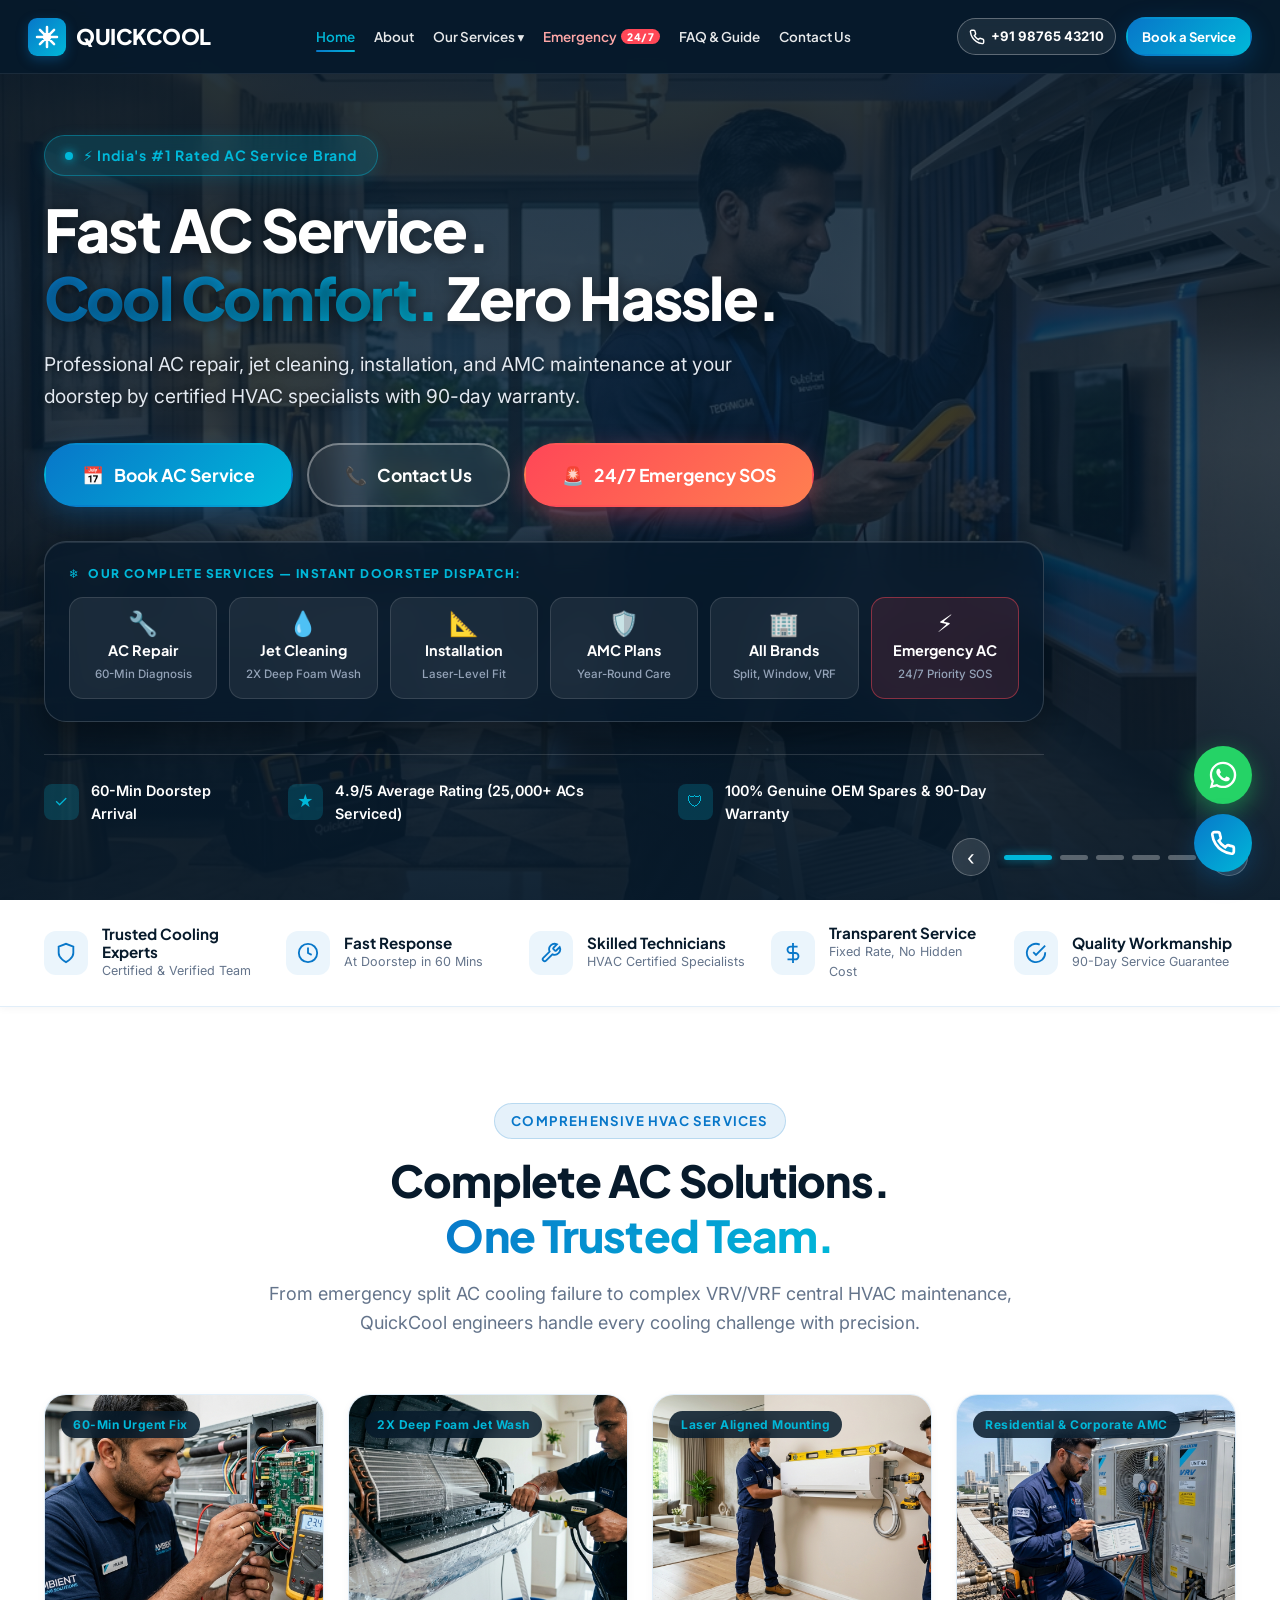
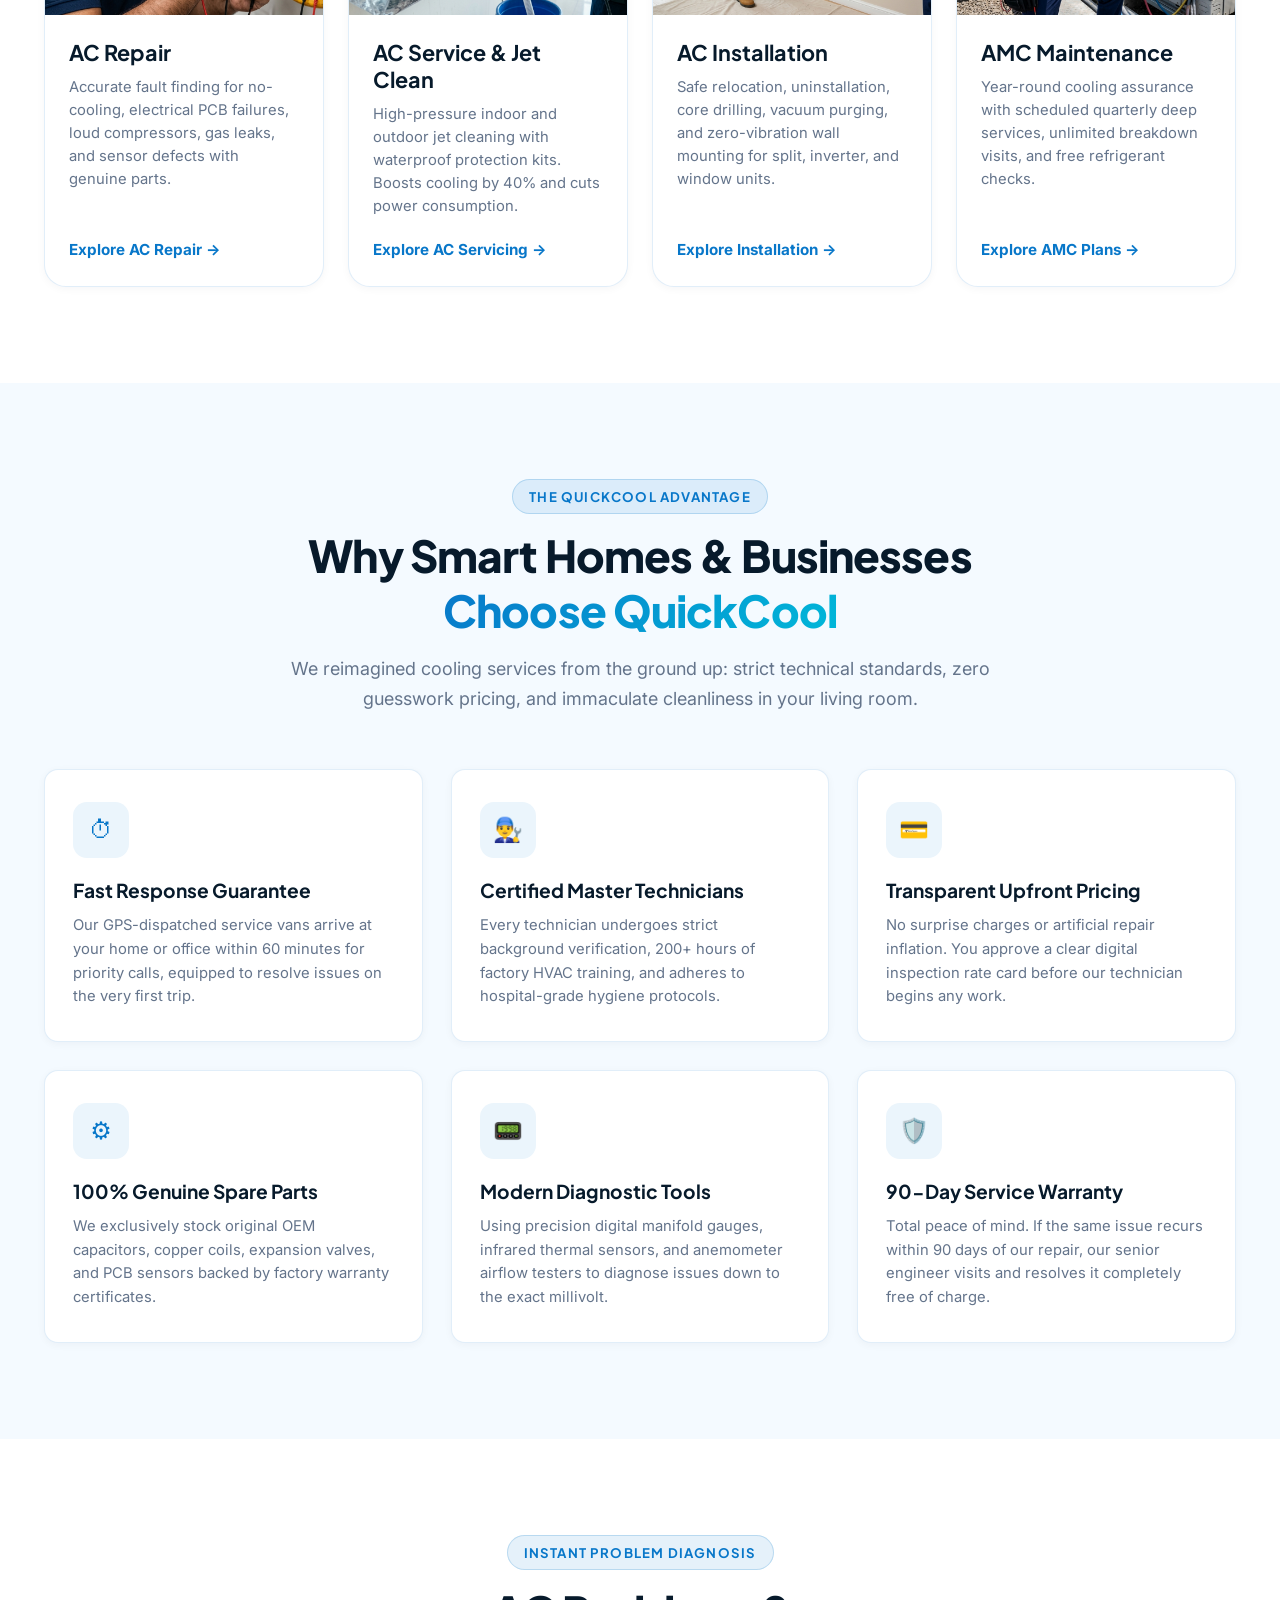
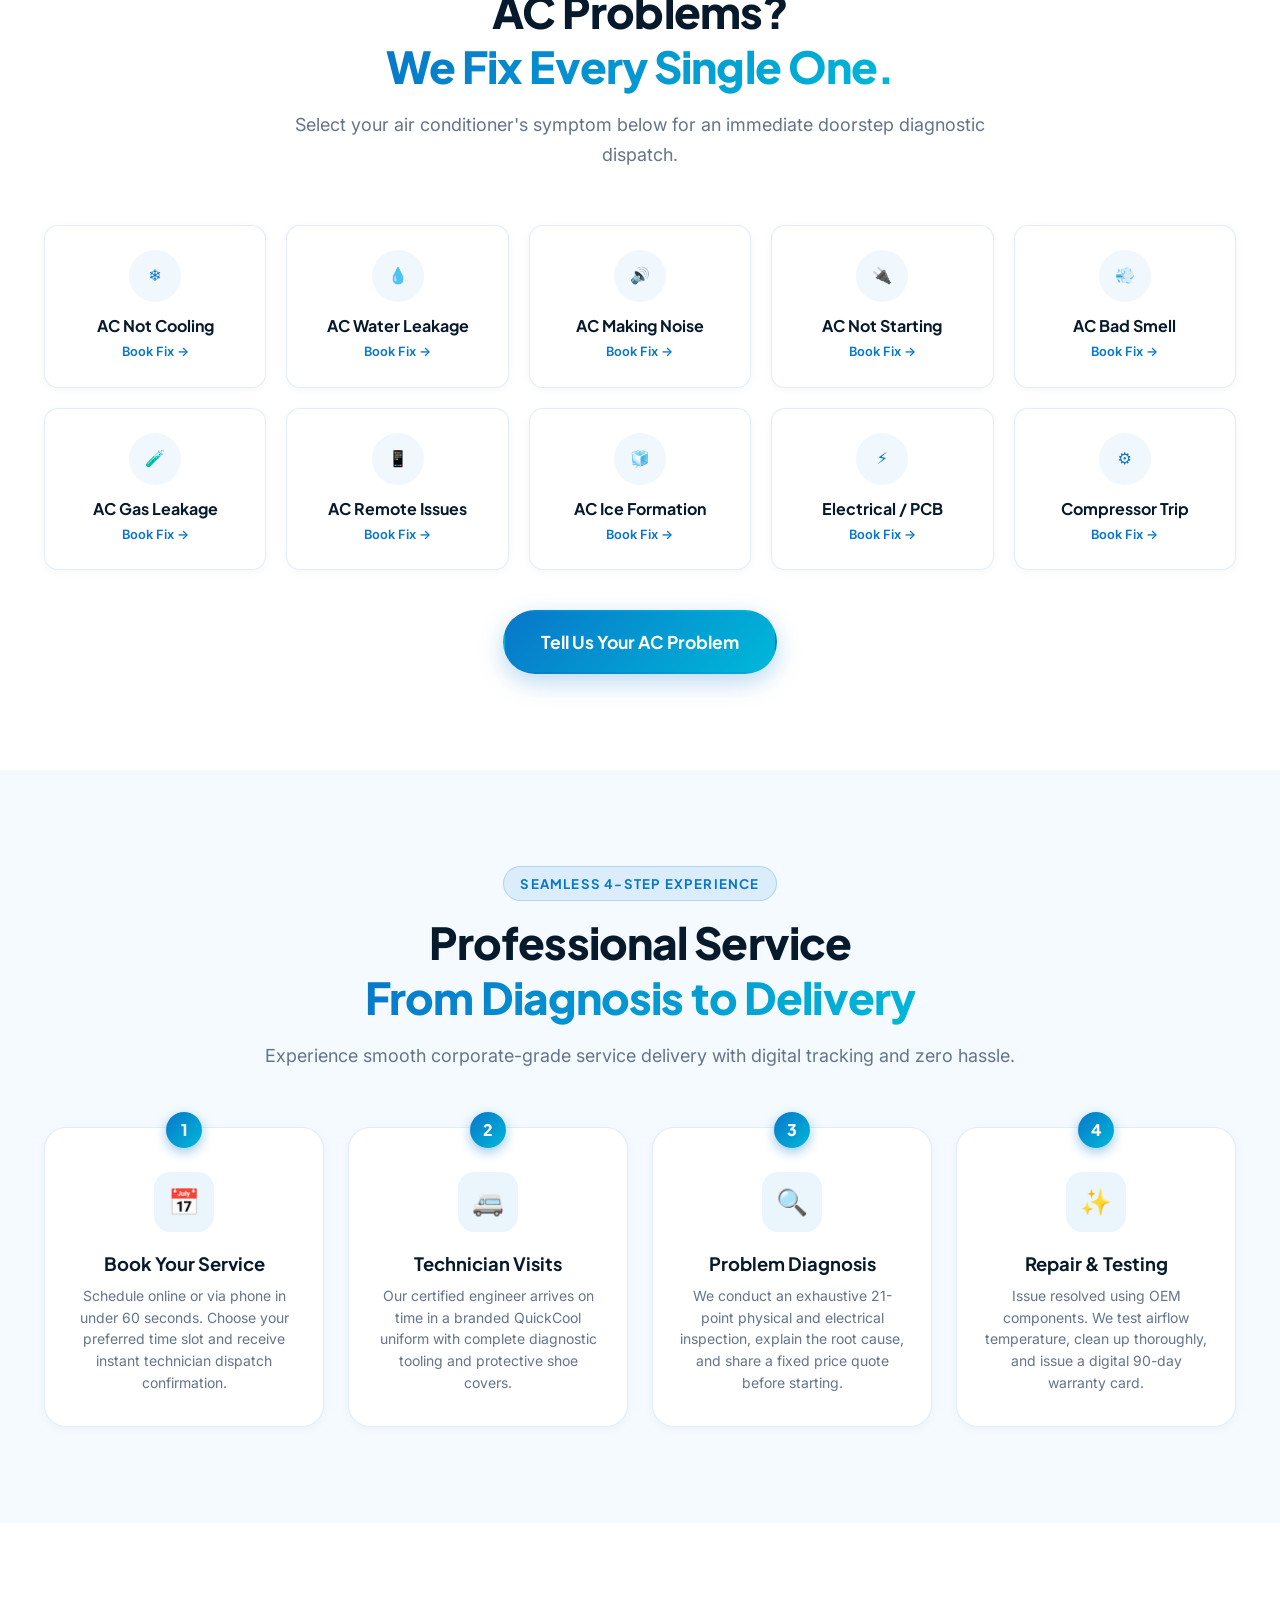
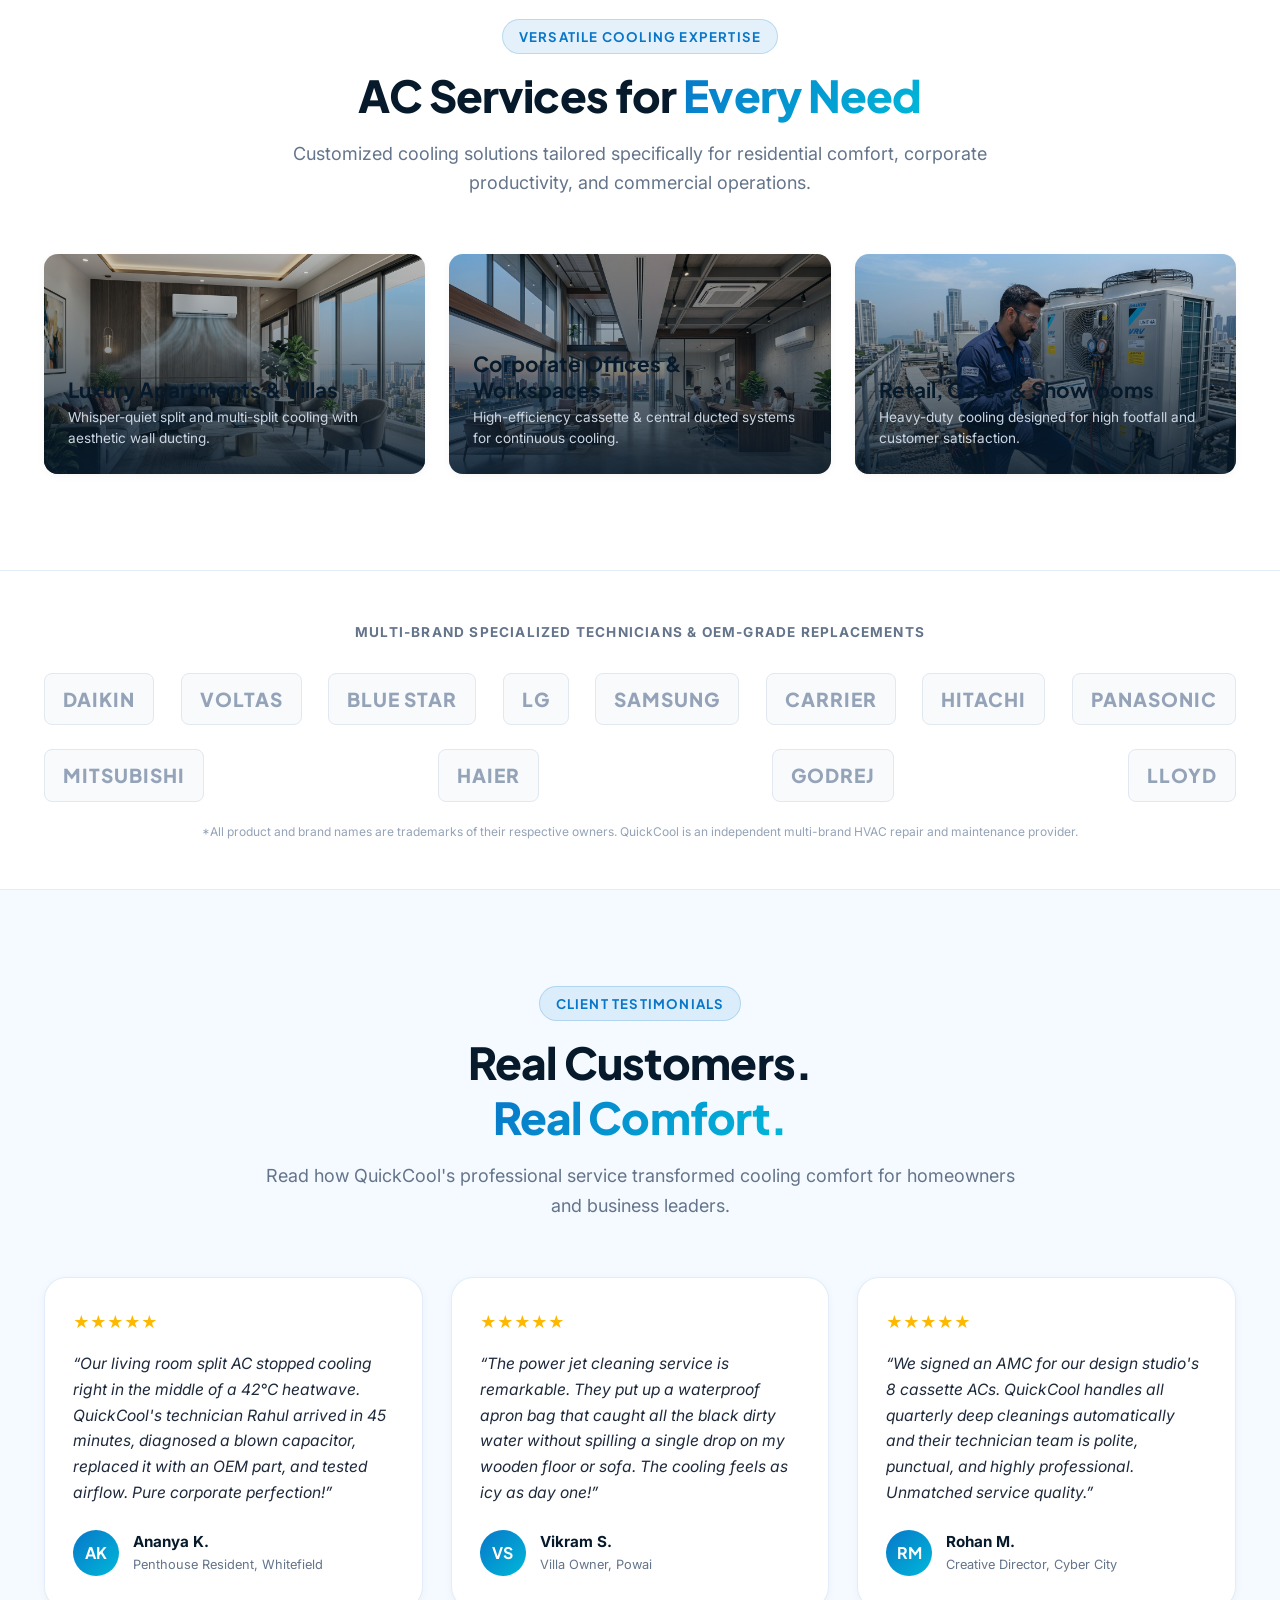
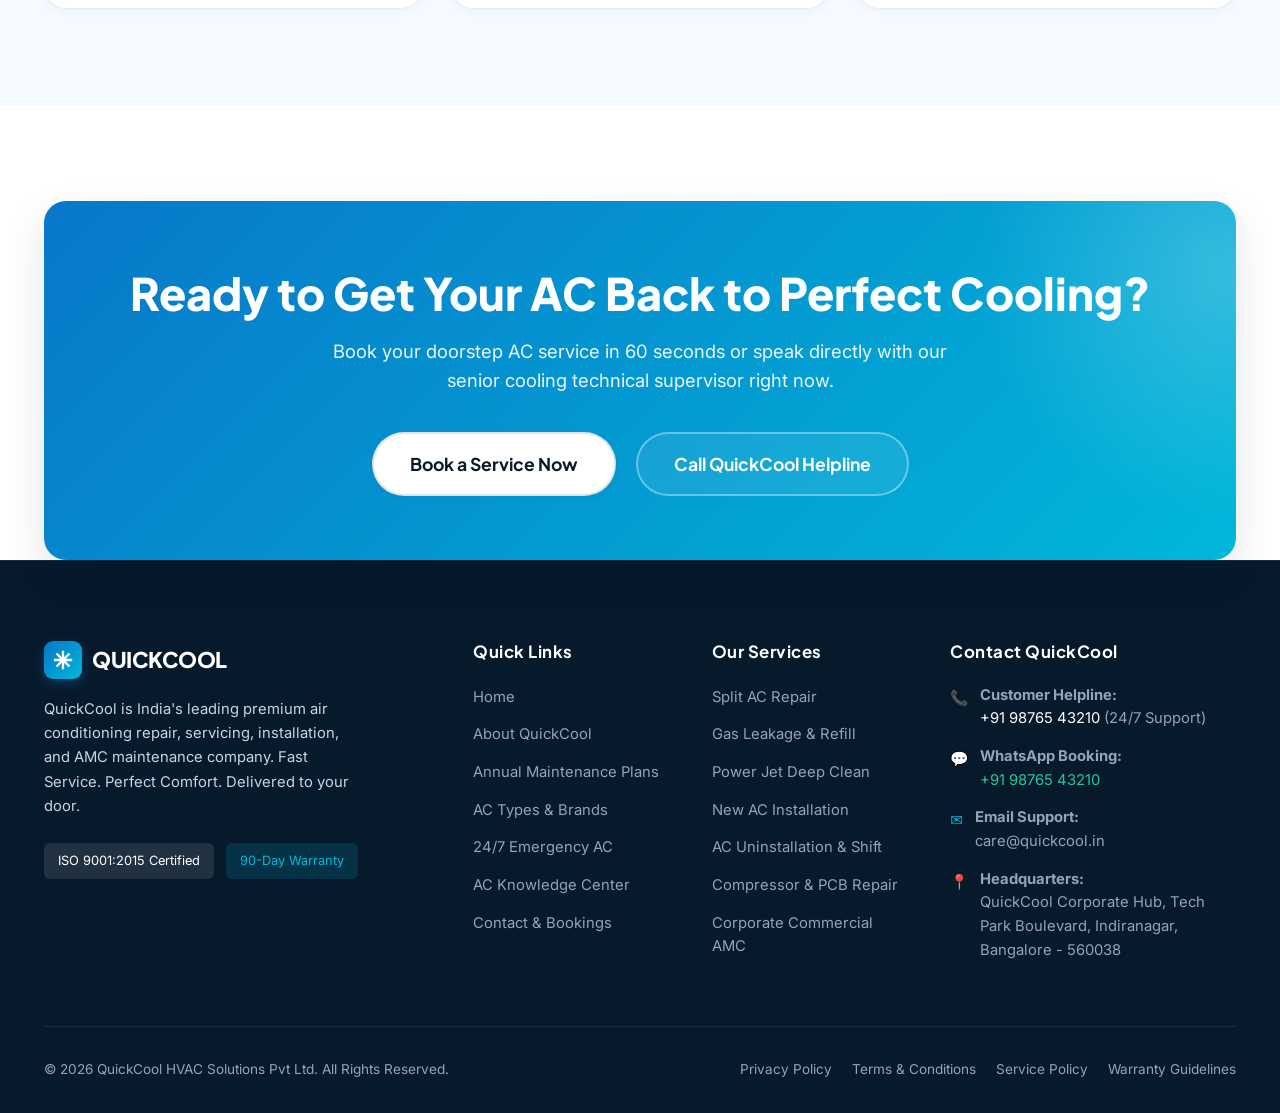
==== index.html @ b6c9f1a6 "Initial commit: QuickCool premium 10-page AC service website" ====
<!DOCTYPE html>
<html lang="en">
<head>
  <meta charset="UTF-8">
  <meta name="viewport" content="width=device-width, initial-scale=1.0">
  <title>QuickCool | Premium AC Repair & Service — Fast Service. Perfect Comfort.</title>
  <meta name="description" content="QuickCool delivers luxury-standard AC repair, deep jet servicing, precision installation, and AMC maintenance across Delhi NCR, Mumbai, and Bangalore. Trained technicians, transparent pricing, and 90-day warranty.">
  <meta name="keywords" content="AC repair, AC service, AC installation, AC maintenance, split AC repair, emergency AC repair, QuickCool">
  
  <!-- Google Fonts -->
  <link rel="preconnect" href="https://fonts.googleapis.com">
  <link rel="preconnect" href="https://fonts.gstatic.com" crossorigin>
  <link href="https://fonts.googleapis.com/css2?family=Inter:wght@400;500;600;700&family=Plus+Jakarta+Sans:wght@600;700;800&display=swap" rel="stylesheet">
  
  <!-- Main Stylesheet -->
  <link rel="stylesheet" href="css/style.css">

  <!-- Schema Markup (LocalBusiness & Service) -->
  <script type="application/ld+json">
  {
    "@context": "https://schema.org",
    "@type": "HVACBusiness",
    "name": "QuickCool",
    "image": "images/hero_slide_1.jpg",
    "telephone": "+91-98765-43210",
    "email": "care@quickcool.in",
    "priceRange": "₹₹",
    "address": {
      "@type": "PostalAddress",
      "streetAddress": "QuickCool Corporate Tower, Outer Ring Road",
      "addressLocality": "Bangalore",
      "addressRegion": "KA",
      "postalCode": "560103",
      "addressCountry": "IN"
    },
    "openingHoursSpecification": {
      "@type": "OpeningHoursSpecification",
      "dayOfWeek": ["Monday","Tuesday","Wednesday","Thursday","Friday","Saturday","Sunday"],
      "opens": "00:00",
      "closes": "23:59"
    }
  }
  </script>
</head>
<body>

  <!-- Sticky Master Navigation -->
  <header class="site-header" id="siteHeader">
    <div class="container header-inner">
      <a href="index.html" class="brand-logo" aria-label="QuickCool Home">
        <div class="brand-icon">
          <svg width="24" height="24" viewBox="0 0 24 24" fill="none" stroke="currentColor" stroke-width="2.5" stroke-linecap="round" stroke-linejoin="round">
            <path d="M12 2v20M2 12h20M4.93 4.93l14.14 14.14M4.93 19.07L19.07 4.93M9 12a3 3 0 1 0 6 0 3 3 0 0 0-6 0z"/>
          </svg>
        </div>
        <div class="brand-text">
          <span class="brand-name">QUICKCOOL</span>
          <span class="brand-tagline">Fast Service. Perfect Comfort.</span>
        </div>
      </a>

      <!-- Desktop Nav -->
      <nav class="main-nav">
        <ul class="nav-links">
          <li class="nav-item"><a href="index.html" class="nav-link active">Home</a></li>
          <li class="nav-item"><a href="about.html" class="nav-link">About</a></li>
          <li class="nav-item has-dropdown">
            <a href="ac-repair.html" class="nav-link">Our Services ▾</a>
            <ul class="dropdown-menu">
              <li class="dropdown-item"><a href="ac-repair.html"><span class="dropdown-icon">🔧</span> AC Repair & Diagnostics</a></li>
              <li class="dropdown-item"><a href="ac-service.html"><span class="dropdown-icon">💧</span> AC Service & Jet Clean</a></li>
              <li class="dropdown-item"><a href="installation.html"><span class="dropdown-icon">📐</span> AC Installation & Relocation</a></li>
              <li class="dropdown-item"><a href="amc.html"><span class="dropdown-icon">🛡️</span> Annual Maintenance (AMC)</a></li>
              <li class="dropdown-item"><a href="ac-types-brands.html"><span class="dropdown-icon">🏢</span> AC Types & All Brands</a></li>
              <li class="dropdown-item"><a href="emergency-service.html" style="color:var(--accent-red);"><span class="dropdown-icon">⚡</span> 24/7 Emergency AC Fix</a></li>
            </ul>
          </li>
          <li class="nav-item">
            <a href="emergency-service.html" class="nav-link nav-link-emergency">
              Emergency <span class="nav-badge-pill">24/7</span>
            </a>
          </li>
          <li class="nav-item"><a href="faq.html" class="nav-link">FAQ & Guide</a></li>
          <li class="nav-item"><a href="contact.html" class="nav-link">Contact Us</a></li>
        </ul>
      </nav>

      <div class="header-actions">
        <a href="tel:+919876543210" class="header-call-btn">
          <svg width="16" height="16" viewBox="0 0 24 24" fill="none" stroke="currentColor" stroke-width="2.2">
            <path d="M22 16.92v3a2 2 0 0 1-2.18 2 19.79 19.79 0 0 1-8.63-3.07 19.5 19.5 0 0 1-6-6 19.79 19.79 0 0 1-3.07-8.67A2 2 0 0 1 4.11 2h3a2 2 0 0 1 2 1.72 12.84 12.84 0 0 0 .7 2.81 2 2 0 0 1-.45 2.11L8.09 9.91a16 16 0 0 0 6 6l1.27-1.27a2 2 0 0 1 2.11-.45 12.84 12.84 0 0 0 2.81.7A2 2 0 0 1 22 16.92z"/>
          </svg>
          +91 98765 43210
        </a>
        <a href="#bookingModal" class="btn btn-primary open-booking-modal">Book a Service</a>
        <button class="mobile-toggle" aria-label="Open Navigation">
          <svg width="26" height="26" viewBox="0 0 24 24" fill="none" stroke="currentColor" stroke-width="2.2">
            <line x1="3" y1="12" x2="21" y2="12"></line>
            <line x1="3" y1="6" x2="21" y2="6"></line>
            <line x1="3" y1="18" x2="21" y2="18"></line>
          </svg>
        </button>
      </div>
    </div>
  </header>

  <!-- Mobile Drawer -->
  <div class="mobile-overlay" id="mobileOverlay"></div>
  <aside class="mobile-nav-drawer" id="mobileDrawer">
    <div class="mobile-drawer-header">
      <div class="brand-logo">
        <div class="brand-icon">
          <svg width="20" height="20" viewBox="0 0 24 24" fill="none" stroke="currentColor" stroke-width="2.5">
            <path d="M12 2v20M2 12h20M4.93 4.93l14.14 14.14M4.93 19.07L19.07 4.93"/>
          </svg>
        </div>
        <span class="brand-name" style="color:#FFF;">QUICKCOOL</span>
      </div>
      <button class="drawer-close" aria-label="Close Navigation">
        <svg width="24" height="24" viewBox="0 0 24 24" fill="none" stroke="currentColor" stroke-width="2">
          <line x1="18" y1="6" x2="6" y2="18"></line>
          <line x1="6" y1="6" x2="18" y2="18"></line>
        </svg>
      </button>
    </div>

    <ul class="mobile-nav-list">
      <li class="mobile-nav-item"><a href="index.html" class="mobile-nav-link active">Home</a></li>
      <li class="mobile-nav-item"><a href="about.html" class="mobile-nav-link">About Us</a></li>
      <li class="mobile-nav-item mobile-has-submenu">
        <a href="#" class="mobile-nav-link">All Services <span class="submenu-arrow">▾</span></a>
        <ul class="mobile-submenu">
          <li><a href="ac-repair.html">🔧 AC Repair & Diagnostics</a></li>
          <li><a href="ac-service.html">💧 AC Power Jet Foam Clean</a></li>
          <li><a href="installation.html">📐 AC Installation & Relocation</a></li>
          <li><a href="amc.html">🛡️ Annual Maintenance (AMC)</a></li>
          <li><a href="ac-types-brands.html">🏢 AC Types & Brands</a></li>
          <li><a href="emergency-service.html" style="color:var(--accent-red);">⚡ 24/7 Emergency AC Fix</a></li>
        </ul>
      </li>
      <li class="mobile-nav-item"><a href="ac-repair.html" class="mobile-nav-link">AC Repair</a></li>
      <li class="mobile-nav-item"><a href="ac-service.html" class="mobile-nav-link">AC Servicing</a></li>
      <li class="mobile-nav-item"><a href="installation.html" class="mobile-nav-link">Installation</a></li>
      <li class="mobile-nav-item"><a href="amc.html" class="mobile-nav-link">AMC Plans</a></li>
      <li class="mobile-nav-item"><a href="emergency-service.html" class="mobile-nav-link" style="color:var(--accent-red);">24/7 Emergency AC</a></li>
      <li class="mobile-nav-item"><a href="faq.html" class="mobile-nav-link">FAQ & Knowledge</a></li>
      <li class="mobile-nav-item"><a href="contact.html" class="mobile-nav-link">Contact Us</a></li>
    </ul>

    <div class="mobile-drawer-footer">
      <a href="tel:+919876543210" class="btn btn-secondary" style="width:100%; margin-bottom:12px;">Call: +91 98765 43210</a>
      <a href="#bookingModal" class="btn btn-primary open-booking-modal" style="width:100%;">Book a Service</a>
    </div>
  </aside>

  <!-- 4. GLOBAL HERO SECTION (Background 5-Slide 3-Second Crossfade & Ken Burns + Solid Foreground Content) -->
  <section class="hero-slider-section" id="heroSection">
    
    <!-- Background Slideshow (Images rotate every 3 seconds with Ken Burns) -->
    <div class="hero-bg-slider" id="heroBgSlider">
      <div class="bg-slide active">
        <img src="images/hero_slide_1.jpg" alt="QuickCool Professional AC Technician Servicing Modern Split AC" class="bg-slide-img">
        <div class="hero-dark-overlay"></div>
      </div>
      <div class="bg-slide">
        <img src="images/hero_slide_2.jpg" alt="Technician Inspecting Outdoor AC Condenser with Digital Gauges" class="bg-slide-img">
        <div class="hero-dark-overlay"></div>
      </div>
      <div class="bg-slide">
        <img src="images/hero_slide_3.jpg" alt="Luxury Modern Penthouse with Perfectly Installed Split AC" class="bg-slide-img">
        <div class="hero-dark-overlay"></div>
      </div>
      <div class="bg-slide">
        <img src="images/hero_slide_4.jpg" alt="Close-up AC Jet Wash Deep Cleaning with Protective Jacket" class="bg-slide-img">
        <div class="hero-dark-overlay"></div>
      </div>
      <div class="bg-slide">
        <img src="images/hero_slide_5.jpg" alt="QuickCool Certified HVAC Service Engineers in Workshop" class="bg-slide-img">
        <div class="hero-dark-overlay"></div>
      </div>
    </div>

    <!-- Foreground Content (Solid, Never Cut Off, Never Hidden, 100% Mobile Responsive) -->
    <div class="container hero-content-wrapper">
      <div class="hero-content">
        <div class="hero-pill-badge" id="heroDynamicBadge">
          <span class="badge-dot"></span>
          <span class="badge-text">⚡ India's #1 Rated AC Service Brand</span>
        </div>
        
        <h1 class="hero-title">
          Fast AC Service.<br>
          <span class="gradient-text">Cool Comfort.</span> Zero Hassle.
        </h1>
        
        <p class="hero-subtitle">
          Professional AC repair, jet cleaning, installation, and AMC maintenance at your doorstep by certified HVAC specialists with 90-day warranty.
        </p>

        <!-- CTAs: Book Service + Contact Us + Emergency SOS -->
        <div class="hero-ctas">
          <a href="#bookingModal" class="btn btn-primary btn-lg open-booking-modal">
            <span>📅</span> Book AC Service
          </a>
          <a href="contact.html" class="btn btn-outline-white btn-lg">
            <span>📞</span> Contact Us
          </a>
          <a href="emergency-service.html" class="btn btn-emergency btn-lg">
            <span>🚨</span> 24/7 Emergency SOS
          </a>
        </div>

        <!-- ALL SERVICES DIRECTORY ON HERO SECTION -->
        <div class="hero-services-menu">
          <div class="hero-services-header">
            <span>❄️</span>
            <span>OUR COMPLETE SERVICES — INSTANT DOORSTEP DISPATCH:</span>
          </div>
          <div class="hero-services-grid">
            <a href="ac-repair.html" class="hero-service-card">
              <span class="service-icon">🔧</span>
              <span class="service-title">AC Repair</span>
              <span class="service-desc">60-Min Diagnosis</span>
            </a>
            <a href="ac-service.html" class="hero-service-card">
              <span class="service-icon">💧</span>
              <span class="service-title">Jet Cleaning</span>
              <span class="service-desc">2X Deep Foam Wash</span>
            </a>
            <a href="installation.html" class="hero-service-card">
              <span class="service-icon">📐</span>
              <span class="service-title">Installation</span>
              <span class="service-desc">Laser-Level Fit</span>
            </a>
            <a href="amc.html" class="hero-service-card">
              <span class="service-icon">🛡️</span>
              <span class="service-title">AMC Plans</span>
              <span class="service-desc">Year-Round Care</span>
            </a>
            <a href="ac-types-brands.html" class="hero-service-card">
              <span class="service-icon">🏢</span>
              <span class="service-title">All Brands</span>
              <span class="service-desc">Split, Window, VRF</span>
            </a>
            <a href="emergency-service.html" class="hero-service-card card-emergency">
              <span class="service-icon">⚡</span>
              <span class="service-title">Emergency AC</span>
              <span class="service-desc">24/7 Priority SOS</span>
            </a>
          </div>
        </div>

        <!-- Hero Highlights -->
        <div class="hero-highlights">
          <div class="highlight-item">
            <div class="highlight-icon">✓</div>
            <div class="highlight-text">60-Min Doorstep Arrival</div>
          </div>
          <div class="highlight-item">
            <div class="highlight-icon">★</div>
            <div class="highlight-text">4.9/5 Average Rating (25,000+ ACs Serviced)</div>
          </div>
          <div class="highlight-item">
            <div class="highlight-icon">🛡</div>
            <div class="highlight-text">100% Genuine OEM Spares & 90-Day Warranty</div>
          </div>
        </div>
      </div>
    </div>

    <!-- Slideshow Navigation Dots & Arrows -->
    <div class="slider-controls">
      <button class="slider-arrow slider-prev" aria-label="Previous Slide">‹</button>
      <div class="slider-dots">
        <span class="dot active" data-index="0"></span>
        <span class="dot" data-index="1"></span>
        <span class="dot" data-index="2"></span>
        <span class="dot" data-index="3"></span>
        <span class="dot" data-index="4"></span>
      </div>
      <button class="slider-arrow slider-next" aria-label="Next Slide">›</button>
    </div>
  </section>

  <!-- 6. TRUST STRIP IMMEDIATELY BELOW HERO -->
  <section class="trust-strip">
    <div class="container">
      <div class="trust-grid">
        <div class="trust-item">
          <div class="trust-icon-box">
            <svg width="22" height="22" viewBox="0 0 24 24" fill="none" stroke="currentColor" stroke-width="2">
              <path d="M12 22s8-4 8-10V5l-8-3-8 3v7c0 6 8 10 8 10z"/>
            </svg>
          </div>
          <div>
            <div class="trust-title">Trusted Cooling Experts</div>
            <div class="trust-desc">Certified & Verified Team</div>
          </div>
        </div>

        <div class="trust-item">
          <div class="trust-icon-box">
            <svg width="22" height="22" viewBox="0 0 24 24" fill="none" stroke="currentColor" stroke-width="2">
              <circle cx="12" cy="12" r="10"></circle>
              <polyline points="12 6 12 12 16 14"></polyline>
            </svg>
          </div>
          <div>
            <div class="trust-title">Fast Response</div>
            <div class="trust-desc">At Doorstep in 60 Mins</div>
          </div>
        </div>

        <div class="trust-item">
          <div class="trust-icon-box">
            <svg width="22" height="22" viewBox="0 0 24 24" fill="none" stroke="currentColor" stroke-width="2">
              <path d="M14.7 6.3a1 1 0 0 0 0 1.4l1.6 1.6a1 1 0 0 0 1.4 0l3.77-3.77a6 6 0 0 1-7.94 7.94l-6.91 6.91a2.12 2.12 0 0 1-3-3l6.91-6.91a6 6 0 0 1 7.94-7.94l-3.76 3.76z"></path>
            </svg>
          </div>
          <div>
            <div class="trust-title">Skilled Technicians</div>
            <div class="trust-desc">HVAC Certified Specialists</div>
          </div>
        </div>

        <div class="trust-item">
          <div class="trust-icon-box">
            <svg width="22" height="22" viewBox="0 0 24 24" fill="none" stroke="currentColor" stroke-width="2">
              <line x1="12" y1="1" x2="12" y2="23"></line>
              <path d="M17 5H9.5a3.5 3.5 0 0 0 0 7h5a3.5 3.5 0 0 1 0 7H6"></path>
            </svg>
          </div>
          <div>
            <div class="trust-title">Transparent Service</div>
            <div class="trust-desc">Fixed Rate, No Hidden Cost</div>
          </div>
        </div>

        <div class="trust-item">
          <div class="trust-icon-box">
            <svg width="22" height="22" viewBox="0 0 24 24" fill="none" stroke="currentColor" stroke-width="2">
              <path d="M22 11.08V12a10 10 0 1 1-5.93-9.14"></path>
              <polyline points="22 4 12 14.01 9 11.01"></polyline>
            </svg>
          </div>
          <div>
            <div class="trust-title">Quality Workmanship</div>
            <div class="trust-desc">90-Day Service Guarantee</div>
          </div>
        </div>
      </div>
    </div>
  </section>

  <!-- 7. SECTION: COMPLETE AC SOLUTIONS. ONE TRUSTED TEAM -->
  <section class="section bg-white">
    <div class="container">
      <div class="section-header">
        <span class="badge-tag">Comprehensive HVAC Services</span>
        <h2 class="section-title">Complete AC Solutions.<br><span class="gradient-text">One Trusted Team.</span></h2>
        <p class="section-desc">From emergency split AC cooling failure to complex VRV/VRF central HVAC maintenance, QuickCool engineers handle every cooling challenge with precision.</p>
      </div>

      <div class="services-grid-4">
        <!-- Card 1: AC Repair -->
        <div class="service-card">
          <div class="service-card-img-wrap">
            <img src="images/repair_hero.jpg" alt="AC Repair and PCB Diagnosis by QuickCool" class="service-card-img">
            <span class="service-badge">60-Min Urgent Fix</span>
          </div>
          <div class="service-card-body">
            <h3 class="service-card-title">AC Repair</h3>
            <p class="service-card-desc">Accurate fault finding for no-cooling, electrical PCB failures, loud compressors, gas leaks, and sensor defects with genuine parts.</p>
            <a href="ac-repair.html" class="service-card-link">Explore AC Repair →</a>
          </div>
        </div>

        <!-- Card 2: AC Service -->
        <div class="service-card">
          <div class="service-card-img-wrap">
            <img src="images/hero_slide_4.jpg" alt="AC Deep Jet Cleaning with Foam Wash" class="service-card-img">
            <span class="service-badge">2X Deep Foam Jet Wash</span>
          </div>
          <div class="service-card-body">
            <h3 class="service-card-title">AC Service & Jet Clean</h3>
            <p class="service-card-desc">High-pressure indoor and outdoor jet cleaning with waterproof protection kits. Boosts cooling by 40% and cuts power consumption.</p>
            <a href="ac-service.html" class="service-card-link">Explore AC Servicing →</a>
          </div>
        </div>

        <!-- Card 3: Installation -->
        <div class="service-card">
          <div class="service-card-img-wrap">
            <img src="images/installation_hero.jpg" alt="Precision AC Wall Mounting & Installation" class="service-card-img">
            <span class="service-badge">Laser Aligned Mounting</span>
          </div>
          <div class="service-card-body">
            <h3 class="service-card-title">AC Installation</h3>
            <p class="service-card-desc">Safe relocation, uninstallation, core drilling, vacuum purging, and zero-vibration wall mounting for split, inverter, and window units.</p>
            <a href="installation.html" class="service-card-link">Explore Installation →</a>
          </div>
        </div>

        <!-- Card 4: AMC Maintenance -->
        <div class="service-card">
          <div class="service-card-img-wrap">
            <img src="images/amc_hero.jpg" alt="Annual Maintenance Contract Inspection" class="service-card-img">
            <span class="service-badge">Residential & Corporate AMC</span>
          </div>
          <div class="service-card-body">
            <h3 class="service-card-title">AMC Maintenance</h3>
            <p class="service-card-desc">Year-round cooling assurance with scheduled quarterly deep services, unlimited breakdown visits, and free refrigerant checks.</p>
            <a href="amc.html" class="service-card-link">Explore AMC Plans →</a>
          </div>
        </div>
      </div>
    </div>
  </section>

  <!-- 8. SECTION: WHY CHOOSE QUICKCOOL? (6 BENEFITS) -->
  <section class="section bg-ice">
    <div class="container">
      <div class="section-header">
        <span class="badge-tag">The QuickCool Advantage</span>
        <h2 class="section-title">Why Smart Homes & Businesses<br><span class="gradient-text">Choose QuickCool</span></h2>
        <p class="section-desc">We reimagined cooling services from the ground up: strict technical standards, zero guesswork pricing, and immaculate cleanliness in your living room.</p>
      </div>

      <div class="benefits-grid">
        <div class="benefit-card">
          <div class="benefit-icon">⏱</div>
          <h3 class="benefit-title">Fast Response Guarantee</h3>
          <p class="benefit-desc">Our GPS-dispatched service vans arrive at your home or office within 60 minutes for priority calls, equipped to resolve issues on the very first trip.</p>
        </div>

        <div class="benefit-card">
          <div class="benefit-icon">👨‍🔧</div>
          <h3 class="benefit-title">Certified Master Technicians</h3>
          <p class="benefit-desc">Every technician undergoes strict background verification, 200+ hours of factory HVAC training, and adheres to hospital-grade hygiene protocols.</p>
        </div>

        <div class="benefit-card">
          <div class="benefit-icon">💳</div>
          <h3 class="benefit-title">Transparent Upfront Pricing</h3>
          <p class="benefit-desc">No surprise charges or artificial repair inflation. You approve a clear digital inspection rate card before our technician begins any work.</p>
        </div>

        <div class="benefit-card">
          <div class="benefit-icon">⚙️</div>
          <h3 class="benefit-title">100% Genuine Spare Parts</h3>
          <p class="benefit-desc">We exclusively stock original OEM capacitors, copper coils, expansion valves, and PCB sensors backed by factory warranty certificates.</p>
        </div>

        <div class="benefit-card">
          <div class="benefit-icon">📟</div>
          <h3 class="benefit-title">Modern Diagnostic Tools</h3>
          <p class="benefit-desc">Using precision digital manifold gauges, infrared thermal sensors, and anemometer airflow testers to diagnose issues down to the exact millivolt.</p>
        </div>

        <div class="benefit-card">
          <div class="benefit-icon">🛡️</div>
          <h3 class="benefit-title">90-Day Service Warranty</h3>
          <p class="benefit-desc">Total peace of mind. If the same issue recurs within 90 days of our repair, our senior engineer visits and resolves it completely free of charge.</p>
        </div>
      </div>
    </div>
  </section>

  <!-- 9. SECTION: AC PROBLEMS? WE FIX THEM (10 PROBLEM CARDS) -->
  <section class="section bg-white">
    <div class="container">
      <div class="section-header">
        <span class="badge-tag">Instant Problem Diagnosis</span>
        <h2 class="section-title">AC Problems?<br><span class="gradient-text">We Fix Every Single One.</span></h2>
        <p class="section-desc">Select your air conditioner's symptom below for an immediate doorstep diagnostic dispatch.</p>
      </div>

      <div class="problems-grid">
        <div class="problem-card" data-problem="AC Not Cooling">
          <div class="problem-icon-wrap">❄️</div>
          <h4 class="problem-name">AC Not Cooling</h4>
          <span class="problem-action">Book Fix →</span>
        </div>

        <div class="problem-card" data-problem="AC Water Leakage">
          <div class="problem-icon-wrap">💧</div>
          <h4 class="problem-name">AC Water Leakage</h4>
          <span class="problem-action">Book Fix →</span>
        </div>

        <div class="problem-card" data-problem="AC Making Noise">
          <div class="problem-icon-wrap">🔊</div>
          <h4 class="problem-name">AC Making Noise</h4>
          <span class="problem-action">Book Fix →</span>
        </div>

        <div class="problem-card" data-problem="AC Not Starting">
          <div class="problem-icon-wrap">🔌</div>
          <h4 class="problem-name">AC Not Starting</h4>
          <span class="problem-action">Book Fix →</span>
        </div>

        <div class="problem-card" data-problem="AC Bad Smell">
          <div class="problem-icon-wrap">💨</div>
          <h4 class="problem-name">AC Bad Smell</h4>
          <span class="problem-action">Book Fix →</span>
        </div>

        <div class="problem-card" data-problem="AC Gas Leakage">
          <div class="problem-icon-wrap">🧪</div>
          <h4 class="problem-name">AC Gas Leakage</h4>
          <span class="problem-action">Book Fix →</span>
        </div>

        <div class="problem-card" data-problem="AC Remote Not Working">
          <div class="problem-icon-wrap">📱</div>
          <h4 class="problem-name">AC Remote Issues</h4>
          <span class="problem-action">Book Fix →</span>
        </div>

        <div class="problem-card" data-problem="AC Ice Formation">
          <div class="problem-icon-wrap">🧊</div>
          <h4 class="problem-name">AC Ice Formation</h4>
          <span class="problem-action">Book Fix →</span>
        </div>

        <div class="problem-card" data-problem="AC Electrical Problems">
          <div class="problem-icon-wrap">⚡</div>
          <h4 class="problem-name">Electrical / PCB</h4>
          <span class="problem-action">Book Fix →</span>
        </div>

        <div class="problem-card" data-problem="AC Compressor Problems">
          <div class="problem-icon-wrap">⚙️</div>
          <h4 class="problem-name">Compressor Trip</h4>
          <span class="problem-action">Book Fix →</span>
        </div>
      </div>

      <div style="text-align:center; margin-top:40px;">
        <a href="#bookingModal" class="btn btn-primary btn-lg open-booking-modal">Tell Us Your AC Problem</a>
      </div>
    </div>
  </section>

  <!-- 10. SECTION: PROFESSIONAL SERVICE TIMELINE -->
  <section class="section bg-ice">
    <div class="container">
      <div class="section-header">
        <span class="badge-tag">Seamless 4-Step Experience</span>
        <h2 class="section-title">Professional Service<br><span class="gradient-text">From Diagnosis to Delivery</span></h2>
        <p class="section-desc">Experience smooth corporate-grade service delivery with digital tracking and zero hassle.</p>
      </div>

      <div class="process-grid">
        <div class="process-card">
          <div class="process-step-num">1</div>
          <div class="process-icon">📅</div>
          <h3 class="process-title">Book Your Service</h3>
          <p class="process-desc">Schedule online or via phone in under 60 seconds. Choose your preferred time slot and receive instant technician dispatch confirmation.</p>
        </div>

        <div class="process-card">
          <div class="process-step-num">2</div>
          <div class="process-icon">🚐</div>
          <h3 class="process-title">Technician Visits</h3>
          <p class="process-desc">Our certified engineer arrives on time in a branded QuickCool uniform with complete diagnostic tooling and protective shoe covers.</p>
        </div>

        <div class="process-card">
          <div class="process-step-num">3</div>
          <div class="process-icon">🔍</div>
          <h3 class="process-title">Problem Diagnosis</h3>
          <p class="process-desc">We conduct an exhaustive 21-point physical and electrical inspection, explain the root cause, and share a fixed price quote before starting.</p>
        </div>

        <div class="process-card">
          <div class="process-step-num">4</div>
          <div class="process-icon">✨</div>
          <h3 class="process-title">Repair & Testing</h3>
          <p class="process-desc">Issue resolved using OEM components. We test airflow temperature, clean up thoroughly, and issue a digital 90-day warranty card.</p>
        </div>
      </div>
    </div>
  </section>

  <!-- 11. SECTION: AC SERVICES FOR EVERY NEED -->
  <section class="section bg-white">
    <div class="container">
      <div class="section-header">
        <span class="badge-tag">Versatile Cooling Expertise</span>
        <h2 class="section-title">AC Services for <span class="gradient-text">Every Need</span></h2>
        <p class="section-desc">Customized cooling solutions tailored specifically for residential comfort, corporate productivity, and commercial operations.</p>
      </div>

      <div class="sectors-grid">
        <div class="sector-card">
          <img src="images/hero_slide_3.jpg" alt="Luxury Residential Cooling" class="sector-img">
          <div class="sector-overlay"></div>
          <div class="sector-content">
            <h3 class="sector-name">Luxury Apartments & Villas</h3>
            <p class="sector-desc">Whisper-quiet split and multi-split cooling with aesthetic wall ducting.</p>
          </div>
        </div>

        <div class="sector-card">
          <img src="images/types_hero.jpg" alt="Corporate Offices & IT Parks" class="sector-img">
          <div class="sector-overlay"></div>
          <div class="sector-content">
            <h3 class="sector-name">Corporate Offices & Workspaces</h3>
            <p class="sector-desc">High-efficiency cassette & central ducted systems for continuous cooling.</p>
          </div>
        </div>

        <div class="sector-card">
          <img src="images/amc_hero.jpg" alt="Commercial Retail & Industrial" class="sector-img">
          <div class="sector-overlay"></div>
          <div class="sector-content">
            <h3 class="sector-name">Retail, Cafes & Showrooms</h3>
            <p class="sector-desc">Heavy-duty cooling designed for high footfall and customer satisfaction.</p>
          </div>
        </div>
      </div>
    </div>
  </section>

  <!-- 12. SECTION: BRANDS WE SERVICE -->
  <section class="brands-strip">
    <div class="container">
      <div style="text-align:center; margin-bottom:28px;">
        <span style="font-size:0.85rem; font-weight:700; color:var(--text-muted); text-transform:uppercase; letter-spacing:1.2px;">
          Multi-Brand Specialized Technicians & OEM-Grade Replacements
        </span>
      </div>
      <div class="brands-container">
        <div class="brand-badge">DAIKIN</div>
        <div class="brand-badge">VOLTAS</div>
        <div class="brand-badge">BLUE STAR</div>
        <div class="brand-badge">LG</div>
        <div class="brand-badge">SAMSUNG</div>
        <div class="brand-badge">CARRIER</div>
        <div class="brand-badge">HITACHI</div>
        <div class="brand-badge">PANASONIC</div>
        <div class="brand-badge">MITSUBISHI</div>
        <div class="brand-badge">HAIER</div>
        <div class="brand-badge">GODREJ</div>
        <div class="brand-badge">LLOYD</div>
      </div>
      <div style="text-align:center; margin-top:20px; font-size:0.75rem; color:#94A3B8;">
        *All product and brand names are trademarks of their respective owners. QuickCool is an independent multi-brand HVAC repair and maintenance provider.
      </div>
    </div>
  </section>

  <!-- 13. SECTION: REAL CUSTOMERS. REAL COMFORT (TESTIMONIALS) -->
  <section class="section bg-ice">
    <div class="container">
      <div class="section-header">
        <span class="badge-tag">Client Testimonials</span>
        <h2 class="section-title">Real Customers.<br><span class="gradient-text">Real Comfort.</span></h2>
        <p class="section-desc">Read how QuickCool's professional service transformed cooling comfort for homeowners and business leaders.</p>
      </div>

      <div class="testimonials-grid">
        <div class="testimonial-card">
          <div>
            <div class="stars">★★★★★</div>
            <p class="testimonial-text">“Our living room split AC stopped cooling right in the middle of a 42°C heatwave. QuickCool's technician Rahul arrived in 45 minutes, diagnosed a blown capacitor, replaced it with an OEM part, and tested airflow. Pure corporate perfection!”</p>
          </div>
          <div class="testimonial-author">
            <div class="author-avatar">AK</div>
            <div>
              <div class="author-name">Ananya K.</div>
              <div class="author-location">Penthouse Resident, Whitefield</div>
            </div>
          </div>
        </div>

        <div class="testimonial-card">
          <div>
            <div class="stars">★★★★★</div>
            <p class="testimonial-text">“The power jet cleaning service is remarkable. They put up a waterproof apron bag that caught all the black dirty water without spilling a single drop on my wooden floor or sofa. The cooling feels as icy as day one!”</p>
          </div>
          <div class="testimonial-author">
            <div class="author-avatar">VS</div>
            <div>
              <div class="author-name">Vikram S.</div>
              <div class="author-location">Villa Owner, Powai</div>
            </div>
          </div>
        </div>

        <div class="testimonial-card">
          <div>
            <div class="stars">★★★★★</div>
            <p class="testimonial-text">“We signed an AMC for our design studio's 8 cassette ACs. QuickCool handles all quarterly deep cleanings automatically and their technician team is polite, punctual, and highly professional. Unmatched service quality.”</p>
          </div>
          <div class="testimonial-author">
            <div class="author-avatar">RM</div>
            <div>
              <div class="author-name">Rohan M.</div>
              <div class="author-location">Creative Director, Cyber City</div>
            </div>
          </div>
        </div>
      </div>
    </div>
  </section>

  <!-- 14. SECTION: READY TO GET YOUR AC BACK TO PERFECT COOLING? (CTA BANNER) -->
  <section class="section bg-white" style="padding-bottom:0;">
    <div class="container">
      <div class="cta-banner">
        <h2 class="cta-banner-title">Ready to Get Your AC Back to Perfect Cooling?</h2>
        <p class="cta-banner-desc">Book your doorstep AC service in 60 seconds or speak directly with our senior cooling technical supervisor right now.</p>
        <div class="cta-banner-actions">
          <a href="#bookingModal" class="btn btn-secondary btn-lg open-booking-modal">Book a Service Now</a>
          <a href="tel:+919876543210" class="btn btn-outline-white btn-lg">Call QuickCool Helpline</a>
        </div>
      </div>
    </div>
  </section>

  <!-- 16. MASTER FOOTER -->
  <footer class="site-footer">
    <div class="container">
      <div class="footer-top">
        <div>
          <a href="index.html" class="brand-logo" style="margin-bottom:12px;">
            <div class="brand-icon">
              <svg width="22" height="22" viewBox="0 0 24 24" fill="none" stroke="currentColor" stroke-width="2.5">
                <path d="M12 2v20M2 12h20M4.93 4.93l14.14 14.14M4.93 19.07L19.07 4.93"/>
              </svg>
            </div>
            <span class="brand-name" style="color:#FFF;">QUICKCOOL</span>
          </a>
          <p class="footer-brand-desc">
            QuickCool is India's leading premium air conditioning repair, servicing, installation, and AMC maintenance company. Fast Service. Perfect Comfort. Delivered to your door.
          </p>
          <div style="display:flex; gap:12px; margin-top:16px;">
            <span style="background:rgba(255,255,255,0.1); padding:8px 14px; border-radius:6px; font-size:0.8rem; color:#FFF;">ISO 9001:2015 Certified</span>
            <span style="background:rgba(0,184,217,0.15); padding:8px 14px; border-radius:6px; font-size:0.8rem; color:var(--secondary);">90-Day Warranty</span>
          </div>
        </div>

        <div>
          <h4 class="footer-heading">Quick Links</h4>
          <ul class="footer-links">
            <li class="footer-link"><a href="index.html">Home</a></li>
            <li class="footer-link"><a href="about.html">About QuickCool</a></li>
            <li class="footer-link"><a href="amc.html">Annual Maintenance Plans</a></li>
            <li class="footer-link"><a href="ac-types-brands.html">AC Types & Brands</a></li>
            <li class="footer-link"><a href="emergency-service.html">24/7 Emergency AC</a></li>
            <li class="footer-link"><a href="faq.html">AC Knowledge Center</a></li>
            <li class="footer-link"><a href="contact.html">Contact & Bookings</a></li>
          </ul>
        </div>

        <div>
          <h4 class="footer-heading">Our Services</h4>
          <ul class="footer-links">
            <li class="footer-link"><a href="ac-repair.html">Split AC Repair</a></li>
            <li class="footer-link"><a href="ac-repair.html">Gas Leakage & Refill</a></li>
            <li class="footer-link"><a href="ac-service.html">Power Jet Deep Clean</a></li>
            <li class="footer-link"><a href="installation.html">New AC Installation</a></li>
            <li class="footer-link"><a href="installation.html">AC Uninstallation & Shift</a></li>
            <li class="footer-link"><a href="ac-repair.html">Compressor & PCB Repair</a></li>
            <li class="footer-link"><a href="amc.html">Corporate Commercial AMC</a></li>
          </ul>
        </div>

        <div>
          <h4 class="footer-heading">Contact QuickCool</h4>
          <ul class="footer-contact-list">
            <li class="footer-contact-item">
              <span class="footer-contact-icon">📞</span>
              <div>
                <strong>Customer Helpline:</strong><br>
                <a href="tel:+919876543210" style="color:#FFF;">+91 98765 43210</a> (24/7 Support)
              </div>
            </li>
            <li class="footer-contact-item">
              <span class="footer-contact-icon">💬</span>
              <div>
                <strong>WhatsApp Booking:</strong><br>
                <a href="https://wa.me/919876543210" style="color:var(--accent-green);">+91 98765 43210</a>
              </div>
            </li>
            <li class="footer-contact-item">
              <span class="footer-contact-icon">✉️</span>
              <div>
                <strong>Email Support:</strong><br>
                care@quickcool.in
              </div>
            </li>
            <li class="footer-contact-item">
              <span class="footer-contact-icon">📍</span>
              <div>
                <strong>Headquarters:</strong><br>
                QuickCool Corporate Hub, Tech Park Boulevard, Indiranagar, Bangalore - 560038
              </div>
            </li>
          </ul>
        </div>
      </div>

      <div class="footer-bottom">
        <div>
          © 2026 QuickCool HVAC Solutions Pvt Ltd. All Rights Reserved.
        </div>
        <div class="footer-legal-links">
          <a href="#">Privacy Policy</a>
          <a href="#">Terms & Conditions</a>
          <a href="#">Service Policy</a>
          <a href="#">Warranty Guidelines</a>
        </div>
      </div>
    </div>
  </footer>

  <!-- FLOATING CONVERSION BUTTONS -->
  <a href="https://wa.me/919876543210?text=Hi%20QuickCool,%20I%20need%20AC%20service" class="floating-whatsapp" target="_blank" aria-label="WhatsApp QuickCool">
    <svg width="32" height="32" viewBox="0 0 24 24" fill="currentColor">
      <path d="M12.04 2c-5.46 0-9.91 4.45-9.91 9.91 0 1.75.46 3.45 1.32 4.95L2.05 22l5.25-1.38c1.45.79 3.08 1.21 4.74 1.21 5.46 0 9.91-4.45 9.91-9.91 0-2.65-1.03-5.14-2.9-7.01A9.816 9.816 0 0 0 12.04 2zm0 18.06c-1.48 0-2.93-.4-4.2-1.15l-.3-.18-3.12.82.83-3.04-.2-.31a8.134 8.134 0 0 1-1.25-4.29c0-4.5 3.66-8.16 8.16-8.16 2.18 0 4.23.85 5.77 2.39a8.11 8.11 0 0 1 2.39 5.77c0 4.5-3.66 8.14-8.17 8.14zm4.47-6.1c-.24-.12-1.45-.72-1.68-.8-.23-.08-.39-.12-.56.12-.17.25-.64.8-.79.97-.14.17-.29.2-.53.08-.24-.12-1.03-.38-1.96-1.21-.73-.65-1.22-1.45-1.36-1.7-.14-.24-.01-.38.11-.5.11-.11.24-.29.37-.43.12-.14.16-.24.24-.4.08-.17.04-.31-.02-.43s-.56-1.35-.77-1.85c-.2-.49-.41-.42-.56-.43h-.48c-.16 0-.43.06-.66.31-.23.25-.87.85-.87 2.07s.89 2.4 1.01 2.57c.12.17 1.76 2.68 4.25 3.76.59.26 1.05.41 1.41.53.59.19 1.13.16 1.56.1.48-.07 1.45-.59 1.66-1.16.2-.57.2-1.06.14-1.16-.06-.11-.22-.17-.46-.29z"/>
    </svg>
  </a>

  <a href="tel:+919876543210" class="floating-call" aria-label="Call QuickCool Helpline">
    <svg width="26" height="26" viewBox="0 0 24 24" fill="none" stroke="currentColor" stroke-width="2.5">
      <path d="M22 16.92v3a2 2 0 0 1-2.18 2 19.79 19.79 0 0 1-8.63-3.07 19.5 19.5 0 0 1-6-6 19.79 19.79 0 0 1-3.07-8.67A2 2 0 0 1 4.11 2h3a2 2 0 0 1 2 1.72 12.84 12.84 0 0 0 .7 2.81 2 2 0 0 1-.45 2.11L8.09 9.91a16 16 0 0 0 6 6l1.27-1.27a2 2 0 0 1 2.11-.45 12.84 12.84 0 0 0 2.81.7A2 2 0 0 1 22 16.92z"/>
    </svg>
  </a>

  <!-- MOBILE STICKY BOTTOM BAR -->
  <div class="mobile-bottom-bar">
    <a href="tel:+919876543210" class="mobile-bottom-btn mobile-bottom-call">
      <span>📞</span> Call
    </a>
    <a href="https://wa.me/919876543210?text=Hi%20QuickCool,%20I%20need%20AC%20service" class="mobile-bottom-btn mobile-bottom-wa">
      <span>💬</span> WhatsApp
    </a>
    <a href="#bookingModal" class="mobile-bottom-btn mobile-bottom-book open-booking-modal">
      <span>📅</span> Book Now
    </a>
  </div>

  <!-- GLOBAL BOOKING MODAL -->
  <div class="modal-overlay" id="bookingModal">
    <div class="modal-card">
      <button class="modal-close" aria-label="Close Modal">&times;</button>
      
      <div class="booking-container">
        <form class="booking-form" id="bookingForm">
          <div style="margin-bottom:24px; text-align:center;">
            <span class="badge-tag">Quick Doorstep Booking</span>
            <h3 style="font-size:1.6rem; font-weight:800; color:var(--dark); margin-top:6px;">Book Your AC Service</h3>
            <p style="font-size:0.9rem; color:var(--text-muted);">A certified QuickCool technician will be dispatched to your location.</p>
          </div>

          <div class="form-fields-container form-grid">
            <div class="form-group">
              <label class="form-label">Full Name *</label>
              <input type="text" name="name" class="form-control" placeholder="e.g. Arvind Mehta" required>
            </div>

            <div class="form-group">
              <label class="form-label">Phone Number *</label>
              <input type="tel" name="phone" class="form-control" placeholder="e.g. +91 98765 43210" required>
            </div>

            <div class="form-group">
              <label class="form-label">Service Required *</label>
              <select name="service_type" class="form-control" required>
                <option value="">Select Service Type</option>
                <option value="AC Repair">AC Repair & Diagnostics</option>
                <option value="AC Jet Service">Power Jet Deep Cleaning</option>
                <option value="AC Installation">New AC Installation</option>
                <option value="AC Uninstallation">AC Uninstallation & Transit</option>
                <option value="AMC Plan">Annual Maintenance Contract (AMC)</option>
                <option value="Emergency Repair">24/7 Emergency AC Repair</option>
              </select>
            </div>

            <div class="form-group">
              <label class="form-label">AC Type *</label>
              <select name="ac_type" class="form-control" required>
                <option value="Split AC">Split AC (Inverter / Regular)</option>
                <option value="Window AC">Window AC</option>
                <option value="Cassette AC">Cassette AC</option>
                <option value="Central / VRV">Central / VRV / VRF</option>
                <option value="Tower / Portable">Floor Standing / Portable</option>
              </select>
            </div>

            <div class="form-group">
              <label class="form-label">AC Brand</label>
              <select name="brand" class="form-control">
                <option value="Daikin">Daikin</option>
                <option value="Voltas">Voltas</option>
                <option value="LG">LG</option>
                <option value="Samsung">Samsung</option>
                <option value="Blue Star">Blue Star</option>
                <option value="Carrier">Carrier</option>
                <option value="Hitachi">Hitachi</option>
                <option value="Panasonic">Panasonic</option>
                <option value="Mitsubishi">Mitsubishi</option>
                <option value="Other">Other Brand</option>
              </select>
            </div>

            <div class="form-group">
              <label class="form-label">Preferred Date & Slot</label>
              <input type="text" name="preferred_slot" class="form-control" placeholder="Today 2:00 PM - 5:00 PM">
            </div>

            <div class="form-group full-width">
              <label class="form-label">Address & Landmark *</label>
              <input type="text" name="address" class="form-control" placeholder="House/Flat No, Apartment Name, Street, Landmark" required>
            </div>

            <div class="form-group full-width">
              <label class="form-label">Problem Symptoms / Notes</label>
              <textarea name="notes" class="form-control" placeholder="Describe the issue (e.g. AC blowing warm air, water dropping from indoor grill)..."></textarea>
            </div>

            <div class="form-group full-width" style="margin-top:8px;">
              <button type="submit" class="btn btn-primary btn-lg" style="width:100%;">Confirm & Dispatch Technician</button>
            </div>
          </div>
        </form>

        <!-- Premium Success Screen After Submission -->
        <div class="success-message-box" id="successMessageBox">
          <div class="success-icon-check">✓</div>
          <h3 style="font-size:1.8rem; font-weight:800; color:var(--dark); margin-bottom:12px;">Request Received!</h3>
          <p style="font-size:1.05rem; color:var(--text-muted); line-height:1.6; max-width:480px; margin:0 auto 24px;">
            Thank you! Your service request has been logged into our rapid dispatch system. Our senior QuickCool service coordinator will call you in under <strong>5 minutes</strong> to confirm technician arrival.
          </p>
          <div style="background:#F0FDF4; border:1px solid #BBF7D0; padding:16px 20px; border-radius:12px; font-size:0.9rem; color:#166534; margin-bottom:28px;">
            Booking Reference: <strong>QC-2026-X8904</strong> | Technician GPS Tracking link will be sent via SMS.
          </div>
          <button class="btn btn-secondary" data-close-modal>Close Window</button>
        </div>
      </div>
    </div>
  </div>

  <!-- Master JavaScript -->
  <script src="js/main.js"></script>
</body>
</html>
---- css/style.css ----
/* ==========================================================================
   QUICKCOOL — MASTER DESIGN SYSTEM & STYLESHEET
   Brand Identity: Premium AC Repair, Servicing & HVAC Engineering
   Colors: Cool Blue (#0877C9), Electric Cyan (#00B8D9), Deep Navy (#071A2B),
           Ice White (#F4FAFF), Fresh Green (#20C997)
   ========================================================================== */

/* --- CSS Variables --- */
:root {
  --primary: #0877C9;
  --primary-hover: #0662A6;
  --primary-light: #EBF5FC;
  --secondary: #00B8D9;
  --secondary-hover: #009BB6;
  --dark: #071A2B;
  --dark-surface: #0B253D;
  --dark-card: #0F3354;
  --light: #F4FAFF;
  --light-gray: #F8FBFE;
  --border-light: rgba(8, 119, 201, 0.12);
  --border-dark: rgba(255, 255, 255, 0.12);
  --accent-green: #20C997;
  --accent-red: #FF4757;
  --accent-orange: #FF7F50;
  --text-main: #1E293B;
  --text-muted: #64748B;
  --text-light: #E2E8F0;
  --text-white: #FFFFFF;
  
  --font-heading: 'Plus Jakarta Sans', system-ui, -apple-system, sans-serif;
  --font-body: 'Inter', system-ui, -apple-system, sans-serif;

  --gradient-brand: linear-gradient(135deg, #0877C9 0%, #00B8D9 100%);
  --gradient-dark: linear-gradient(180deg, #071A2B 0%, #0B253D 100%);
  --gradient-hero-overlay: linear-gradient(180deg, rgba(7, 26, 43, 0.88) 0%, rgba(7, 26, 43, 0.72) 50%, rgba(7, 26, 43, 0.92) 100%);
  --gradient-card: linear-gradient(180deg, #FFFFFF 0%, #F8FBFE 100%);
  --gradient-accent: linear-gradient(135deg, #20C997 0%, #00B8D9 100%);

  --shadow-sm: 0 2px 8px rgba(7, 26, 43, 0.04);
  --shadow-md: 0 8px 24px rgba(7, 26, 43, 0.08);
  --shadow-lg: 0 16px 40px rgba(7, 26, 43, 0.12);
  --shadow-glow: 0 0 25px rgba(0, 184, 217, 0.3);
  --shadow-primary: 0 8px 25px rgba(8, 119, 201, 0.28);
  
  --radius-sm: 8px;
  --radius-md: 14px;
  --radius-lg: 22px;
  --radius-full: 9999px;

  --transition-fast: 0.2s cubic-bezier(0.16, 1, 0.3, 1);
  --transition-normal: 0.35s cubic-bezier(0.16, 1, 0.3, 1);
  --transition-slow: 0.6s cubic-bezier(0.16, 1, 0.3, 1);

  --container-width: 1240px;
}

/* --- Global Reset & Base --- */
*, *::before, *::after {
  box-sizing: border-box;
  margin: 0;
  padding: 0;
}

html {
  font-size: 16px;
  scroll-behavior: smooth;
  -webkit-font-smoothing: antialiased;
  -moz-osx-font-smoothing: grayscale;
}

body {
  font-family: var(--font-body);
  background-color: var(--light-gray);
  color: var(--text-main);
  line-height: 1.6;
  overflow-x: hidden;
  position: relative;
}

h1, h2, h3, h4, h5, h6 {
  font-family: var(--font-heading);
  color: var(--dark);
  font-weight: 700;
  line-height: 1.25;
}

a {
  text-decoration: none;
  color: inherit;
  transition: color var(--transition-fast);
}

img {
  max-width: 100%;
  height: auto;
  display: block;
}

button, input, select, textarea {
  font-family: inherit;
  font-size: inherit;
  outline: none;
}

/* --- Container & Layout Utilities --- */
.container {
  width: 100%;
  max-width: var(--container-width);
  margin-left: auto;
  margin-right: auto;
  padding-left: 24px;
  padding-right: 24px;
}

.section {
  padding: 96px 0;
  position: relative;
}

.section-sm {
  padding: 56px 0;
}

.section-dark {
  background-color: var(--dark);
  color: var(--text-light);
}

.section-dark h2, .section-dark h3, .section-dark h4 {
  color: var(--text-white);
}

.bg-ice {
  background-color: var(--light);
}

.bg-white {
  background-color: #FFFFFF;
}

/* Section Header Typography */
.section-header {
  text-align: center;
  max-width: 760px;
  margin: 0 auto 56px;
}

.section-header.text-left {
  text-align: left;
  margin-left: 0;
}

.badge-tag {
  display: inline-flex;
  align-items: center;
  gap: 8px;
  background: rgba(8, 119, 201, 0.1);
  color: var(--primary);
  font-family: var(--font-heading);
  font-size: 0.825rem;
  font-weight: 700;
  text-transform: uppercase;
  letter-spacing: 1.2px;
  padding: 6px 16px;
  border-radius: var(--radius-full);
  margin-bottom: 14px;
  border: 1px solid rgba(8, 119, 201, 0.2);
}

.badge-tag.badge-light {
  background: rgba(0, 184, 217, 0.15);
  color: var(--secondary);
  border-color: rgba(0, 184, 217, 0.3);
}

.badge-tag.badge-alert {
  background: rgba(255, 71, 87, 0.15);
  color: var(--accent-red);
  border-color: rgba(255, 71, 87, 0.3);
}

.section-title {
  font-size: clamp(2rem, 3.5vw, 2.75rem);
  font-weight: 800;
  margin-bottom: 16px;
  letter-spacing: -0.02em;
}

.section-desc {
  font-size: 1.125rem;
  color: var(--text-muted);
  line-height: 1.65;
}

.section-dark .section-desc {
  color: #94A3B8;
}

/* Gradient text accent */
.gradient-text {
  background: var(--gradient-brand);
  -webkit-background-clip: text;
  -webkit-text-fill-color: transparent;
}

/* --- Buttons & CTAs --- */
.btn {
  display: inline-flex;
  align-items: center;
  justify-content: center;
  gap: 10px;
  font-family: var(--font-heading);
  font-weight: 700;
  font-size: 1rem;
  padding: 14px 28px;
  border-radius: var(--radius-full);
  cursor: pointer;
  transition: all var(--transition-normal);
  border: 2px solid transparent;
  white-space: nowrap;
}

.btn-primary {
  background: var(--gradient-brand);
  color: #FFFFFF;
  box-shadow: var(--shadow-primary);
}

.btn-primary:hover {
  box-shadow: 0 12px 30px rgba(0, 184, 217, 0.4);
  transform: translateY(-2px);
}

.btn-secondary {
  background: #FFFFFF;
  color: var(--dark);
  border-color: rgba(7, 26, 43, 0.12);
  box-shadow: var(--shadow-sm);
}

.btn-secondary:hover {
  border-color: var(--primary);
  color: var(--primary);
  transform: translateY(-2px);
  box-shadow: var(--shadow-md);
}

.btn-outline-white {
  background: rgba(255, 255, 255, 0.08);
  color: #FFFFFF;
  border-color: rgba(255, 255, 255, 0.35);
  backdrop-filter: blur(8px);
}

.btn-outline-white:hover {
  background: #FFFFFF;
  color: var(--dark);
  border-color: #FFFFFF;
  transform: translateY(-2px);
}

.btn-emergency {
  background: linear-gradient(135deg, #FF4757 0%, #FF7F50 100%);
  color: #FFFFFF;
  box-shadow: 0 8px 25px rgba(255, 71, 87, 0.35);
  animation: pulseAlert 2.5s infinite;
}

@keyframes pulseAlert {
  0% { box-shadow: 0 0 0 0 rgba(255, 71, 87, 0.6); }
  70% { box-shadow: 0 0 0 14px rgba(255, 71, 87, 0); }
  100% { box-shadow: 0 0 0 0 rgba(255, 71, 87, 0); }
}

.btn-lg {
  padding: 16px 36px;
  font-size: 1.1rem;
}

.btn-sm {
  padding: 8px 18px;
  font-size: 0.875rem;
}

/* --- HEADER & NAVIGATION (ANTI-COLLISION FIXED SYSTEM) --- */
.site-header {
  position: fixed !important;
  top: 0 !important;
  left: 0 !important;
  right: 0 !important;
  width: 100% !important;
  height: 74px;
  display: flex !important;
  align-items: center !important;
  z-index: 10000 !important;
  background: rgba(7, 26, 43, 0.98) !important;
  backdrop-filter: blur(20px) !important;
  -webkit-backdrop-filter: blur(20px) !important;
  border-bottom: 1px solid rgba(255, 255, 255, 0.08) !important;
  transition: height 0.3s cubic-bezier(0.16, 1, 0.3, 1), 
              background 0.3s cubic-bezier(0.16, 1, 0.3, 1), 
              box-shadow 0.3s cubic-bezier(0.16, 1, 0.3, 1),
              border-color 0.3s cubic-bezier(0.16, 1, 0.3, 1) !important;
}

.site-header.scrolled {
  height: 64px !important;
  background: rgba(255, 255, 255, 0.98) !important;
  backdrop-filter: blur(20px) !important;
  -webkit-backdrop-filter: blur(20px) !important;
  box-shadow: 0 4px 20px rgba(7, 26, 43, 0.09) !important;
  border-bottom: 1px solid rgba(8, 119, 201, 0.14) !important;
}

/* Header Inner: Never squashed, generous width up to 1440px */
.site-header .header-inner,
.header-inner {
  width: 100% !important;
  max-width: 1440px !important;
  margin-left: auto !important;
  margin-right: auto !important;
  padding-left: clamp(14px, 2.2vw, 32px) !important;
  padding-right: clamp(14px, 2.2vw, 32px) !important;
  display: flex !important;
  align-items: center !important;
  justify-content: space-between !important;
  gap: 12px !important;
  height: 100% !important;
  box-sizing: border-box !important;
}

/* Brand Logo */
.brand-logo {
  display: flex;
  align-items: center;
  gap: 10px;
  text-decoration: none;
  flex-shrink: 0;
  z-index: 2;
}

.brand-icon {
  width: 38px;
  height: 38px;
  border-radius: 9px;
  background: var(--gradient-brand);
  display: flex;
  align-items: center;
  justify-content: center;
  color: white;
  box-shadow: 0 4px 12px rgba(8, 119, 201, 0.35);
  flex-shrink: 0;
  transition: transform var(--transition-fast);
}

.brand-logo:hover .brand-icon {
  transform: rotate(15deg) scale(1.05);
}

.brand-text {
  display: flex;
  flex-direction: column;
  justify-content: center;
}

.brand-name {
  font-family: var(--font-heading);
  font-weight: 800;
  font-size: 1.35rem;
  letter-spacing: -0.5px;
  color: #FFFFFF;
  line-height: 1;
  transition: color var(--transition-fast);
}

.site-header.scrolled .brand-name {
  color: var(--dark);
}

.brand-tagline {
  font-size: 0.6rem;
  font-weight: 700;
  letter-spacing: 0.6px;
  text-transform: uppercase;
  color: var(--secondary);
  margin-top: 2px;
  white-space: nowrap;
}

/* Desktop Nav Menu */
.main-nav {
  display: flex;
  align-items: center;
  justify-content: center;
  flex: 0 1 auto;
  min-width: 0;
}

.nav-links {
  display: flex;
  align-items: center;
  list-style: none;
  gap: clamp(6px, 1vw, 14px);
  margin: 0;
  padding: 0;
  flex-wrap: nowrap;
}

.nav-item {
  position: relative;
  display: flex;
  align-items: center;
  flex-shrink: 0;
}

.nav-link {
  font-family: var(--font-heading);
  font-size: 0.86rem;
  font-weight: 600;
  color: rgba(255, 255, 255, 0.9);
  padding: 6px 7px;
  display: inline-flex;
  align-items: center;
  gap: 4px;
  position: relative;
  transition: color var(--transition-fast);
  white-space: nowrap;
  border-radius: 4px;
}

.site-header.scrolled .nav-link {
  color: var(--text-main);
}

.nav-link:hover, .nav-link.active {
  color: var(--secondary);
}

.site-header.scrolled .nav-link:hover, 
.site-header.scrolled .nav-link.active {
  color: var(--primary);
}

.nav-link::after {
  content: '';
  position: absolute;
  bottom: 0;
  left: 6px;
  right: 6px;
  width: 0;
  height: 2.5px;
  border-radius: 2px;
  background: var(--gradient-brand);
  transition: width var(--transition-fast);
  margin: 0 auto;
}

.nav-link:hover::after, .nav-link.active::after {
  width: calc(100% - 12px);
}

.nav-link-emergency {
  color: #FFA8A8 !important;
}

.site-header.scrolled .nav-link-emergency {
  color: var(--accent-red) !important;
}

.site-header.scrolled .nav-link-emergency:hover {
  color: #DC2626 !important;
}

.nav-badge-pill {
  font-size: 0.65rem;
  font-weight: 800;
  padding: 2px 6px;
  border-radius: var(--radius-full);
  background: var(--accent-red);
  color: #FFFFFF;
  letter-spacing: 0.5px;
  display: inline-block;
  line-height: 1.1;
}

/* Dropdown Menu */
.has-dropdown {
  position: relative;
}

.dropdown-menu {
  position: absolute;
  top: 100%;
  left: 50%;
  transform: translateX(-50%) translateY(12px);
  min-width: 270px;
  background: #FFFFFF;
  border-radius: var(--radius-md);
  padding: 10px 0;
  box-shadow: 0 18px 40px rgba(7, 26, 43, 0.18);
  border: 1px solid rgba(8, 119, 201, 0.12);
  opacity: 0;
  visibility: hidden;
  transition: all var(--transition-normal);
  list-style: none;
  z-index: 100;
}

.has-dropdown:hover .dropdown-menu {
  opacity: 1;
  visibility: visible;
  transform: translateX(-50%) translateY(4px);
}

.dropdown-item a {
  display: flex;
  align-items: center;
  gap: 12px;
  padding: 11px 20px;
  color: var(--text-main);
  font-size: 0.9rem;
  font-weight: 600;
  transition: all var(--transition-fast);
  white-space: nowrap;
}

.dropdown-item a:hover {
  background: var(--primary-light);
  color: var(--primary);
  padding-left: 24px;
}

.dropdown-icon {
  font-size: 1.1rem;
  line-height: 1;
}

/* Header CTAs */
.header-actions {
  display: flex;
  align-items: center;
  gap: 10px;
  flex-shrink: 0;
  z-index: 2;
}

.header-call-btn {
  display: inline-flex;
  align-items: center;
  gap: 6px;
  color: #FFFFFF;
  font-weight: 700;
  font-size: 0.84rem;
  padding: 8px 13px;
  border-radius: var(--radius-full);
  border: 1.5px solid rgba(255, 255, 255, 0.3);
  background: rgba(255, 255, 255, 0.08);
  backdrop-filter: blur(6px);
  transition: all var(--transition-fast);
  white-space: nowrap;
}

.site-header.scrolled .header-call-btn {
  color: var(--dark);
  border-color: rgba(7, 26, 43, 0.18);
  background: rgba(7, 26, 43, 0.04);
}

.header-call-btn:hover {
  border-color: var(--secondary);
  color: var(--secondary);
  background: rgba(0, 184, 217, 0.15);
}

.site-header.scrolled .header-call-btn:hover {
  border-color: var(--primary);
  color: var(--primary);
  background: var(--primary-light);
}

.header-actions .btn {
  padding: 8px 16px;
  font-size: 0.84rem;
  border-radius: var(--radius-full);
  white-space: nowrap;
}

/* Mobile Toggle Hamburger */
.mobile-toggle {
  display: none;
  align-items: center;
  justify-content: center;
  width: 40px;
  height: 40px;
  border-radius: 9px;
  background: rgba(255, 255, 255, 0.1);
  border: 1px solid rgba(255, 255, 255, 0.25);
  cursor: pointer;
  color: #FFFFFF;
  padding: 0;
  transition: all var(--transition-fast);
}

.mobile-toggle:hover {
  background: rgba(255, 255, 255, 0.2);
}

.site-header.scrolled .mobile-toggle {
  color: var(--dark);
  border-color: rgba(7, 26, 43, 0.15);
  background: rgba(7, 26, 43, 0.05);
}

/* --- MOBILE DRAWER --- */
.mobile-nav-drawer {
  position: fixed;
  top: 0;
  right: -100%;
  width: 85%;
  max-width: 380px;
  height: 100vh;
  background: var(--dark);
  z-index: 2000;
  padding: 32px 24px;
  display: flex;
  flex-direction: column;
  justify-content: space-between;
  box-shadow: -5px 0 30px rgba(0, 0, 0, 0.5);
  transition: right 0.4s cubic-bezier(0.16, 1, 0.3, 1);
  overflow-y: auto;
}

.mobile-nav-drawer.open {
  right: 0;
}

.mobile-overlay {
  position: fixed;
  top: 0;
  left: 0;
  width: 100%;
  height: 100%;
  background: rgba(7, 26, 43, 0.7);
  backdrop-filter: blur(4px);
  z-index: 1999;
  opacity: 0;
  visibility: hidden;
  transition: all var(--transition-normal);
}

.mobile-overlay.open {
  opacity: 1;
  visibility: visible;
}

.mobile-drawer-header {
  display: flex;
  align-items: center;
  justify-content: space-between;
  padding-bottom: 24px;
  border-bottom: 1px solid rgba(255, 255, 255, 0.1);
}

.drawer-close {
  background: none;
  border: none;
  color: #FFFFFF;
  cursor: pointer;
  padding: 8px;
}

.mobile-nav-list {
  list-style: none;
  margin: 24px 0;
}

.mobile-nav-item {
  border-bottom: 1px solid rgba(255, 255, 255, 0.06);
}

.mobile-nav-link {
  display: flex;
  align-items: center;
  justify-content: space-between;
  padding: 14px 0;
  color: var(--text-light);
  font-family: var(--font-heading);
  font-weight: 600;
  font-size: 1.05rem;
}

.mobile-nav-link.active, .mobile-nav-link:hover {
  color: var(--secondary);
}

.mobile-submenu {
  list-style: none;
  padding-left: 16px;
  padding-bottom: 12px;
  display: none;
}

.mobile-submenu.open {
  display: block;
}

.mobile-submenu a {
  display: block;
  padding: 8px 0;
  color: #94A3B8;
  font-size: 0.95rem;
}

.mobile-submenu a:hover {
  color: var(--secondary);
}

.mobile-drawer-footer {
  padding-top: 24px;
  border-top: 1px solid rgba(255, 255, 255, 0.1);
}

/* --- HERO SECTION & BACKGROUND SLIDESHOW (HOME) --- */
.hero-slider-section {
  position: relative;
  min-height: 100vh;
  display: flex;
  align-items: center;
  background-color: var(--dark);
  overflow: hidden;
}

/* Background Slideshow (Images rotate every 3s with Ken Burns) */
.hero-bg-slider {
  position: absolute;
  top: 0;
  left: 0;
  width: 100%;
  height: 100%;
  overflow: hidden;
  z-index: 1;
  pointer-events: none;
}

.bg-slide {
  position: absolute;
  top: 0;
  left: 0;
  width: 100%;
  height: 100%;
  opacity: 0;
  visibility: hidden;
  transition: opacity 1s cubic-bezier(0.4, 0, 0.2, 1), visibility 1s;
}

.bg-slide.active {
  opacity: 1;
  visibility: visible;
}

.bg-slide-img {
  width: 100%;
  height: 100%;
  object-fit: cover;
  object-position: center;
  transform: scale(1);
  transition: transform 6s cubic-bezier(0.25, 0.46, 0.45, 0.94);
}

.bg-slide.active .bg-slide-img {
  transform: scale(1.08);
}

.hero-dark-overlay {
  position: absolute;
  top: 0;
  left: 0;
  width: 100%;
  height: 100%;
  background: linear-gradient(180deg, rgba(7, 26, 43, 0.88) 0%, rgba(7, 26, 43, 0.76) 50%, rgba(7, 26, 43, 0.94) 100%),
              radial-gradient(ellipse at 30% 40%, rgba(8, 119, 201, 0.25) 0%, transparent 70%);
  z-index: 2;
}

/* Hero Foreground Content: SOLID, IN FLOW, NEVER COLLAPSES OR DISAPPEARS */
.hero-content-wrapper {
  position: relative;
  z-index: 10;
  width: 100%;
  padding-top: 130px;
  padding-bottom: 70px;
}

.hero-content {
  max-width: 1000px;
  color: #FFFFFF;
}

.hero-pill-badge {
  display: inline-flex;
  align-items: center;
  gap: 10px;
  background: rgba(0, 184, 217, 0.16);
  border: 1px solid rgba(0, 184, 217, 0.4);
  backdrop-filter: blur(12px);
  -webkit-backdrop-filter: blur(12px);
  padding: 8px 20px;
  border-radius: var(--radius-full);
  margin-bottom: 20px;
  font-family: var(--font-heading);
  font-size: 0.88rem;
  font-weight: 700;
  color: var(--secondary);
  letter-spacing: 0.8px;
  box-shadow: 0 4px 16px rgba(0, 184, 217, 0.15);
}

.hero-pill-badge .badge-dot {
  width: 8px;
  height: 8px;
  border-radius: 50%;
  background: var(--secondary);
  box-shadow: 0 0 10px var(--secondary);
  animation: pulseDot 2s infinite;
}

@keyframes pulseDot {
  0% { transform: scale(0.95); opacity: 0.7; }
  50% { transform: scale(1.3); opacity: 1; }
  100% { transform: scale(0.95); opacity: 0.7; }
}

.hero-title {
  font-size: clamp(2.3rem, 4.6vw, 4.1rem);
  font-weight: 800;
  line-height: 1.15;
  margin-bottom: 18px;
  letter-spacing: -0.03em;
  color: #FFFFFF;
  text-shadow: 0 2px 14px rgba(0, 0, 0, 0.5);
}

.hero-subtitle {
  font-size: clamp(1.05rem, 1.5vw, 1.25rem);
  color: #E2E8F0;
  margin-bottom: 30px;
  line-height: 1.65;
  max-width: 760px;
  text-shadow: 0 1px 6px rgba(0, 0, 0, 0.6);
}

.hero-ctas {
  display: flex;
  align-items: center;
  flex-wrap: wrap;
  gap: 14px;
  margin-bottom: 34px;
}

/* Quick Services Directory Card in Hero */
.hero-services-menu {
  background: rgba(7, 26, 43, 0.72);
  border: 1px solid rgba(255, 255, 255, 0.16);
  backdrop-filter: blur(18px);
  -webkit-backdrop-filter: blur(18px);
  border-radius: var(--radius-lg);
  padding: 22px 24px;
  margin-bottom: 32px;
  box-shadow: 0 16px 40px rgba(0, 0, 0, 0.4), inset 0 1px 0 rgba(255, 255, 255, 0.1);
}

.hero-services-header {
  font-family: var(--font-heading);
  font-size: 0.75rem;
  font-weight: 800;
  text-transform: uppercase;
  letter-spacing: 1.4px;
  color: var(--secondary);
  margin-bottom: 14px;
  display: flex;
  align-items: center;
  gap: 8px;
}

.hero-services-grid {
  display: grid;
  grid-template-columns: repeat(6, 1fr);
  gap: 12px;
}

.hero-service-card {
  background: rgba(255, 255, 255, 0.07);
  border: 1px solid rgba(255, 255, 255, 0.12);
  border-radius: var(--radius-md);
  padding: 14px 10px;
  text-align: center;
  color: #FFFFFF;
  text-decoration: none;
  display: flex;
  flex-direction: column;
  align-items: center;
  gap: 6px;
  transition: all var(--transition-fast);
}

.hero-service-card:hover {
  background: rgba(8, 119, 201, 0.35);
  border-color: var(--secondary);
  transform: translateY(-4px);
  box-shadow: 0 8px 24px rgba(0, 184, 217, 0.35);
}

.hero-service-card.card-emergency {
  border-color: rgba(255, 71, 87, 0.45);
  background: rgba(255, 71, 87, 0.12);
}

.hero-service-card.card-emergency:hover {
  background: rgba(255, 71, 87, 0.35);
  border-color: var(--accent-red);
  box-shadow: 0 8px 24px rgba(255, 71, 87, 0.45);
}

.service-icon {
  font-size: 1.5rem;
  line-height: 1;
  display: block;
}

.service-title {
  font-family: var(--font-heading);
  font-size: 0.9rem;
  font-weight: 700;
  line-height: 1.2;
  display: block;
}

.service-desc {
  font-size: 0.72rem;
  color: #94A3B8;
  font-weight: 500;
  display: block;
}

/* Slider Controls (Dots & Arrows) */
.slider-controls {
  position: absolute;
  bottom: 24px;
  right: 32px;
  display: flex;
  align-items: center;
  gap: 14px;
  z-index: 20;
}

.slider-dots {
  display: flex;
  gap: 8px;
  align-items: center;
}

.dot {
  width: 28px;
  height: 5px;
  border-radius: 4px;
  background: rgba(255, 255, 255, 0.3);
  cursor: pointer;
  transition: all var(--transition-fast);
}

.dot.active {
  width: 48px;
  background: var(--secondary);
  box-shadow: 0 0 10px rgba(0, 184, 217, 0.6);
}

.slider-arrow {
  width: 38px;
  height: 38px;
  border-radius: 50%;
  background: rgba(255, 255, 255, 0.12);
  border: 1px solid rgba(255, 255, 255, 0.25);
  color: #FFFFFF;
  display: flex;
  align-items: center;
  justify-content: center;
  font-size: 1.3rem;
  cursor: pointer;
  transition: all var(--transition-fast);
  backdrop-filter: blur(6px);
}

.slider-arrow:hover {
  background: var(--primary);
  border-color: var(--primary);
  transform: scale(1.08);
}

/* Quick Floating Bar over Hero */
.hero-highlights {
  display: flex;
  gap: 32px;
  border-top: 1px solid rgba(255, 255, 255, 0.15);
  padding-top: 24px;
}

.highlight-item {
  display: flex;
  align-items: center;
  gap: 12px;
}

.highlight-icon {
  width: 36px;
  height: 36px;
  border-radius: 8px;
  background: rgba(0, 184, 217, 0.2);
  display: flex;
  align-items: center;
  justify-content: center;
  color: var(--secondary);
}

.highlight-text {
  font-size: 0.9rem;
  font-weight: 600;
  color: #FFFFFF;
}

/* --- INNER PAGE HERO --- */
.page-hero {
  position: relative;
  min-height: 480px;
  display: flex;
  align-items: center;
  background-color: var(--dark);
  padding: 130px 0 70px;
  overflow: hidden;
}

.page-hero-bg {
  position: absolute;
  top: 0;
  left: 0;
  width: 100%;
  height: 100%;
  object-fit: cover;
  opacity: 0.35;
  filter: brightness(0.85);
}

.page-hero-overlay {
  position: absolute;
  top: 0;
  left: 0;
  width: 100%;
  height: 100%;
  background: linear-gradient(180deg, rgba(7, 26, 43, 0.92) 0%, rgba(7, 26, 43, 0.8) 100%);
  z-index: 1;
}

.page-hero-content {
  position: relative;
  z-index: 2;
  max-width: 820px;
}

.breadcrumb {
  display: flex;
  align-items: center;
  gap: 10px;
  list-style: none;
  margin-bottom: 20px;
  font-size: 0.875rem;
  color: #94A3B8;
}

.breadcrumb a {
  color: var(--secondary);
}

.breadcrumb a:hover {
  text-decoration: underline;
}

.page-hero-title {
  font-size: clamp(2.2rem, 4vw, 3.5rem);
  font-weight: 800;
  color: #FFFFFF;
  margin-bottom: 18px;
  letter-spacing: -0.02em;
}

.page-hero-desc {
  font-size: 1.15rem;
  color: #CBD5E1;
  line-height: 1.65;
  margin-bottom: 28px;
}

/* --- TRUST STRIP --- */
.trust-strip {
  background: #FFFFFF;
  padding: 24px 0;
  border-bottom: 1px solid var(--border-light);
  box-shadow: var(--shadow-sm);
  position: relative;
  z-index: 30;
}

.trust-grid {
  display: grid;
  grid-template-columns: repeat(5, 1fr);
  gap: 20px;
}

.trust-item {
  display: flex;
  align-items: center;
  gap: 14px;
}

.trust-icon-box {
  width: 44px;
  height: 44px;
  border-radius: 12px;
  background: var(--primary-light);
  color: var(--primary);
  display: flex;
  align-items: center;
  justify-content: center;
  flex-shrink: 0;
  transition: all var(--transition-fast);
}

.trust-item:hover .trust-icon-box {
  background: var(--primary);
  color: #FFFFFF;
  transform: rotate(5deg) scale(1.05);
}

.trust-title {
  font-family: var(--font-heading);
  font-size: 0.95rem;
  font-weight: 700;
  color: var(--dark);
  line-height: 1.2;
}

.trust-desc {
  font-size: 0.785rem;
  color: var(--text-muted);
}

/* --- 4 COMPLETE AC SOLUTIONS SERVICE CARDS --- */
.services-grid-4 {
  display: grid;
  grid-template-columns: repeat(4, 1fr);
  gap: 24px;
}

.service-card {
  background: #FFFFFF;
  border-radius: var(--radius-lg);
  overflow: hidden;
  border: 1px solid var(--border-light);
  box-shadow: var(--shadow-sm);
  transition: all var(--transition-normal);
  display: flex;
  flex-direction: column;
}

.service-card:hover {
  transform: translateY(-8px);
  box-shadow: var(--shadow-lg);
  border-color: rgba(8, 119, 201, 0.35);
}

.service-card-img-wrap {
  position: relative;
  height: 220px;
  overflow: hidden;
}

.service-card-img {
  width: 100%;
  height: 100%;
  object-fit: cover;
  transition: transform 0.6s ease;
}

.service-card:hover .service-card-img {
  transform: scale(1.08);
}

.service-badge {
  position: absolute;
  top: 16px;
  left: 16px;
  background: rgba(7, 26, 43, 0.85);
  backdrop-filter: blur(8px);
  color: var(--secondary);
  font-size: 0.75rem;
  font-weight: 700;
  padding: 4px 12px;
  border-radius: var(--radius-full);
  letter-spacing: 0.5px;
}

.service-card-body {
  padding: 24px;
  display: flex;
  flex-direction: column;
  flex-grow: 1;
}

.service-card-title {
  font-size: 1.35rem;
  font-weight: 700;
  margin-bottom: 10px;
  color: var(--dark);
}

.service-card-desc {
  font-size: 0.925rem;
  color: var(--text-muted);
  line-height: 1.55;
  margin-bottom: 20px;
  flex-grow: 1;
}

.service-card-link {
  display: inline-flex;
  align-items: center;
  gap: 8px;
  color: var(--primary);
  font-weight: 700;
  font-size: 0.95rem;
  margin-top: auto;
  transition: gap var(--transition-fast);
}

.service-card:hover .service-card-link {
  gap: 12px;
  color: var(--secondary);
}

/* --- WHY CHOOSE QUICKCOOL (6 BENEFITS) --- */
.benefits-grid {
  display: grid;
  grid-template-columns: repeat(3, 1fr);
  gap: 28px;
}

.benefit-card {
  background: #FFFFFF;
  border-radius: var(--radius-md);
  padding: 32px 28px;
  border: 1px solid var(--border-light);
  box-shadow: var(--shadow-sm);
  transition: all var(--transition-normal);
  position: relative;
  overflow: hidden;
}

.benefit-card::before {
  content: '';
  position: absolute;
  top: 0;
  left: 0;
  width: 4px;
  height: 0;
  background: var(--gradient-brand);
  transition: height var(--transition-normal);
}

.benefit-card:hover {
  transform: translateY(-5px);
  box-shadow: var(--shadow-md);
  border-color: rgba(8, 119, 201, 0.3);
}

.benefit-card:hover::before {
  height: 100%;
}

.benefit-icon {
  width: 56px;
  height: 56px;
  border-radius: 14px;
  background: var(--primary-light);
  color: var(--primary);
  display: flex;
  align-items: center;
  justify-content: center;
  margin-bottom: 20px;
  font-size: 1.5rem;
  transition: all var(--transition-fast);
}

.benefit-card:hover .benefit-icon {
  background: var(--gradient-brand);
  color: #FFFFFF;
  transform: scale(1.1);
}

.benefit-title {
  font-size: 1.2rem;
  font-weight: 700;
  margin-bottom: 12px;
}

.benefit-desc {
  font-size: 0.925rem;
  color: var(--text-muted);
  line-height: 1.6;
}

/* --- AC PROBLEMS? WE FIX THEM (10 PROBLEM CARDS) --- */
.problems-grid {
  display: grid;
  grid-template-columns: repeat(5, 1fr);
  gap: 20px;
}

.problem-card {
  background: #FFFFFF;
  border-radius: var(--radius-md);
  padding: 24px 20px;
  text-align: center;
  border: 1px solid var(--border-light);
  box-shadow: var(--shadow-sm);
  cursor: pointer;
  transition: all var(--transition-normal);
  display: flex;
  flex-direction: column;
  align-items: center;
}

.problem-card:hover {
  transform: translateY(-6px);
  border-color: var(--primary);
  box-shadow: 0 12px 30px rgba(8, 119, 201, 0.15);
}

.problem-icon-wrap {
  width: 52px;
  height: 52px;
  border-radius: 50%;
  background: #F0F7FD;
  display: flex;
  align-items: center;
  justify-content: center;
  color: var(--primary);
  margin-bottom: 14px;
  transition: all var(--transition-fast);
}

.problem-card:hover .problem-icon-wrap {
  background: var(--gradient-brand);
  color: #FFFFFF;
  transform: scale(1.12);
}

.problem-name {
  font-size: 1rem;
  font-weight: 700;
  margin-bottom: 6px;
  color: var(--dark);
}

.problem-action {
  font-size: 0.8rem;
  color: var(--primary);
  font-weight: 600;
}

/* --- 4-STEP SERVICE PROCESS TIMELINE --- */
.process-grid {
  display: grid;
  grid-template-columns: repeat(4, 1fr);
  gap: 24px;
  position: relative;
}

.process-card {
  background: #FFFFFF;
  border-radius: var(--radius-lg);
  padding: 32px 24px;
  border: 1px solid var(--border-light);
  box-shadow: var(--shadow-sm);
  position: relative;
  text-align: center;
  transition: all var(--transition-normal);
}

.process-card:hover {
  transform: translateY(-6px);
  box-shadow: var(--shadow-md);
  border-color: var(--primary);
}

.process-step-num {
  position: absolute;
  top: -16px;
  left: 50%;
  transform: translateX(-50%);
  width: 36px;
  height: 36px;
  border-radius: 50%;
  background: var(--gradient-brand);
  color: #FFFFFF;
  font-family: var(--font-heading);
  font-weight: 800;
  font-size: 1rem;
  display: flex;
  align-items: center;
  justify-content: center;
  box-shadow: 0 4px 12px rgba(8, 119, 201, 0.4);
}

.process-icon {
  width: 60px;
  height: 60px;
  border-radius: 16px;
  background: var(--primary-light);
  color: var(--primary);
  margin: 12px auto 20px;
  display: flex;
  align-items: center;
  justify-content: center;
  font-size: 1.6rem;
}

.process-title {
  font-size: 1.15rem;
  font-weight: 700;
  margin-bottom: 10px;
}

.process-desc {
  font-size: 0.875rem;
  color: var(--text-muted);
  line-height: 1.55;
}

/* --- AC SERVICES FOR EVERY NEED (SECTORS) --- */
.sectors-grid {
  display: grid;
  grid-template-columns: repeat(3, 1fr);
  gap: 24px;
}

.sector-card {
  position: relative;
  height: 220px;
  border-radius: var(--radius-md);
  overflow: hidden;
  box-shadow: var(--shadow-sm);
  display: flex;
  align-items: flex-end;
  padding: 24px;
}

.sector-img {
  position: absolute;
  top: 0;
  left: 0;
  width: 100%;
  height: 100%;
  object-fit: cover;
  transition: transform 0.6s ease;
}

.sector-overlay {
  position: absolute;
  top: 0;
  left: 0;
  width: 100%;
  height: 100%;
  background: linear-gradient(180deg, rgba(7, 26, 43, 0.1) 0%, rgba(7, 26, 43, 0.88) 100%);
  transition: background var(--transition-normal);
}

.sector-card:hover .sector-img {
  transform: scale(1.08);
}

.sector-card:hover .sector-overlay {
  background: linear-gradient(180deg, rgba(8, 119, 201, 0.2) 0%, rgba(7, 26, 43, 0.95) 100%);
}

.sector-content {
  position: relative;
  z-index: 2;
  color: #FFFFFF;
}

.sector-name {
  font-size: 1.3rem;
  font-weight: 700;
  margin-bottom: 4px;
}

.sector-desc {
  font-size: 0.85rem;
  color: #CBD5E1;
}

/* --- BRANDS WE SERVICE (LOGO STRIP) --- */
.brands-strip {
  padding: 48px 0;
  background: #FFFFFF;
  border-top: 1px solid var(--border-light);
  border-bottom: 1px solid var(--border-light);
}

.brands-container {
  display: flex;
  align-items: center;
  justify-content: space-between;
  flex-wrap: wrap;
  gap: 24px;
}

.brand-badge {
  font-family: var(--font-heading);
  font-size: 1.2rem;
  font-weight: 800;
  color: #94A3B8;
  letter-spacing: 1px;
  text-transform: uppercase;
  padding: 10px 18px;
  border-radius: var(--radius-sm);
  background: #F8FAFC;
  border: 1px solid #E2E8F0;
  transition: all var(--transition-fast);
}

.brand-badge:hover {
  color: var(--primary);
  border-color: var(--primary);
  background: var(--primary-light);
  transform: translateY(-2px);
}

/* --- TESTIMONIALS SLIDER --- */
.testimonials-grid {
  display: grid;
  grid-template-columns: repeat(3, 1fr);
  gap: 28px;
}

.testimonial-card {
  background: #FFFFFF;
  border-radius: var(--radius-lg);
  padding: 32px 28px;
  border: 1px solid var(--border-light);
  box-shadow: var(--shadow-sm);
  display: flex;
  flex-direction: column;
  justify-content: space-between;
  transition: all var(--transition-normal);
}

.testimonial-card:hover {
  transform: translateY(-6px);
  box-shadow: var(--shadow-md);
  border-color: rgba(8, 119, 201, 0.3);
}

.stars {
  display: flex;
  gap: 4px;
  color: #FFB800;
  margin-bottom: 16px;
}

.testimonial-text {
  font-size: 0.975rem;
  color: var(--text-main);
  line-height: 1.65;
  margin-bottom: 24px;
  font-style: italic;
}

.testimonial-author {
  display: flex;
  align-items: center;
  gap: 14px;
}

.author-avatar {
  width: 46px;
  height: 46px;
  border-radius: 50%;
  background: var(--gradient-brand);
  color: #FFFFFF;
  display: flex;
  align-items: center;
  justify-content: center;
  font-family: var(--font-heading);
  font-weight: 700;
  font-size: 1rem;
}

.author-name {
  font-size: 0.95rem;
  font-weight: 700;
  color: var(--dark);
}

.author-location {
  font-size: 0.8rem;
  color: var(--text-muted);
}

/* --- STATS COUNTERS --- */
.stats-grid {
  display: grid;
  grid-template-columns: repeat(4, 1fr);
  gap: 24px;
  margin-top: 48px;
}

.stat-card {
  background: rgba(255, 255, 255, 0.05);
  border: 1px solid rgba(255, 255, 255, 0.1);
  border-radius: var(--radius-md);
  padding: 32px 24px;
  text-align: center;
  backdrop-filter: blur(8px);
}

.stat-number {
  font-family: var(--font-heading);
  font-size: 3rem;
  font-weight: 800;
  color: var(--secondary);
  line-height: 1;
  margin-bottom: 10px;
}

.stat-label {
  font-size: 0.95rem;
  color: var(--text-light);
  font-weight: 600;
}

/* --- ACCORDION FAQ --- */
.faq-list {
  max-width: 860px;
  margin: 0 auto;
  display: flex;
  flex-direction: column;
  gap: 16px;
}

.faq-item {
  background: #FFFFFF;
  border-radius: var(--radius-md);
  border: 1px solid var(--border-light);
  box-shadow: var(--shadow-sm);
  overflow: hidden;
  transition: all var(--transition-fast);
}

.faq-item.active {
  border-color: var(--primary);
  box-shadow: var(--shadow-md);
}

.faq-question {
  width: 100%;
  padding: 22px 28px;
  background: none;
  border: none;
  text-align: left;
  display: flex;
  align-items: center;
  justify-content: space-between;
  gap: 16px;
  cursor: pointer;
  font-family: var(--font-heading);
  font-size: 1.1rem;
  font-weight: 700;
  color: var(--dark);
  transition: color var(--transition-fast);
}

.faq-question:hover {
  color: var(--primary);
}

.faq-toggle-icon {
  width: 24px;
  height: 24px;
  border-radius: 50%;
  background: var(--primary-light);
  color: var(--primary);
  display: flex;
  align-items: center;
  justify-content: center;
  flex-shrink: 0;
  transition: transform var(--transition-normal);
}

.faq-item.active .faq-toggle-icon {
  transform: rotate(180deg);
  background: var(--primary);
  color: #FFFFFF;
}

.faq-answer {
  max-height: 0;
  overflow: hidden;
  transition: max-height 0.4s cubic-bezier(0.16, 1, 0.3, 1), padding 0.4s ease;
  padding: 0 28px;
  color: var(--text-muted);
  line-height: 1.65;
  font-size: 0.95rem;
}

.faq-item.active .faq-answer {
  padding-bottom: 24px;
}

/* --- BEFORE & AFTER INTERACTIVE COMPONENT --- */
.comparison-container {
  max-width: 900px;
  margin: 0 auto;
  position: relative;
  border-radius: var(--radius-lg);
  overflow: hidden;
  box-shadow: var(--shadow-lg);
  aspect-ratio: 16 / 9;
}

.comp-img-layer {
  position: absolute;
  top: 0;
  left: 0;
  width: 100%;
  height: 100%;
}

.comp-img {
  width: 100%;
  height: 100%;
  object-fit: cover;
}

.comp-overlay-layer {
  position: absolute;
  top: 0;
  left: 0;
  width: 50%;
  height: 100%;
  overflow: hidden;
  border-right: 3px solid #FFFFFF;
  box-shadow: 2px 0 10px rgba(0, 0, 0, 0.3);
}

.comp-overlay-img {
  position: absolute;
  top: 0;
  left: 0;
  width: 900px;
  height: 100%;
  object-fit: cover;
}

.comp-slider-handle {
  position: absolute;
  top: 50%;
  left: 50%;
  transform: translate(-50%, -50%);
  width: 44px;
  height: 44px;
  border-radius: 50%;
  background: #FFFFFF;
  box-shadow: 0 4px 15px rgba(0, 0, 0, 0.35);
  display: flex;
  align-items: center;
  justify-content: center;
  cursor: ew-resize;
  z-index: 10;
  color: var(--primary);
}

/* --- AMC PRICING CARDS --- */
.amc-grid {
  display: grid;
  grid-template-columns: repeat(3, 1fr);
  gap: 32px;
}

.amc-card {
  background: #FFFFFF;
  border-radius: var(--radius-lg);
  padding: 40px 32px;
  border: 1px solid var(--border-light);
  box-shadow: var(--shadow-sm);
  display: flex;
  flex-direction: column;
  position: relative;
  transition: all var(--transition-normal);
}

.amc-card.featured {
  border-color: var(--primary);
  box-shadow: var(--shadow-lg);
  transform: scale(1.04);
}

.popular-badge {
  position: absolute;
  top: -14px;
  left: 50%;
  transform: translateX(-50%);
  background: var(--gradient-brand);
  color: #FFFFFF;
  padding: 6px 18px;
  border-radius: var(--radius-full);
  font-size: 0.8rem;
  font-weight: 800;
  letter-spacing: 0.5px;
}

.amc-plan-name {
  font-size: 1.5rem;
  font-weight: 800;
  margin-bottom: 8px;
}

.amc-plan-desc {
  font-size: 0.9rem;
  color: var(--text-muted);
  margin-bottom: 24px;
}

.amc-price {
  font-family: var(--font-heading);
  font-size: 2.2rem;
  font-weight: 800;
  color: var(--dark);
  margin-bottom: 24px;
  display: flex;
  align-items: baseline;
  gap: 6px;
}

.amc-price span {
  font-size: 0.95rem;
  font-weight: 500;
  color: var(--text-muted);
}

.amc-features-list {
  list-style: none;
  margin-bottom: 32px;
  display: flex;
  flex-direction: column;
  gap: 14px;
  flex-grow: 1;
}

.amc-feature-item {
  display: flex;
  align-items: center;
  gap: 10px;
  font-size: 0.925rem;
}

.amc-check {
  color: var(--accent-green);
  flex-shrink: 0;
}

/* --- FORMS & INPUTS --- */
.booking-form {
  background: #FFFFFF;
  border-radius: var(--radius-lg);
  padding: 40px;
  box-shadow: var(--shadow-lg);
  border: 1px solid var(--border-light);
}

.form-grid {
  display: grid;
  grid-template-columns: repeat(2, 1fr);
  gap: 20px;
}

.form-group {
  display: flex;
  flex-direction: column;
  gap: 8px;
}

.form-group.full-width {
  grid-column: 1 / -1;
}

.form-label {
  font-family: var(--font-heading);
  font-size: 0.875rem;
  font-weight: 700;
  color: var(--dark);
}

.form-control {
  width: 100%;
  padding: 13px 18px;
  border-radius: var(--radius-sm);
  border: 1.5px solid #CBD5E1;
  background: #F8FAFC;
  font-size: 0.95rem;
  color: var(--text-main);
  transition: all var(--transition-fast);
}

.form-control:focus {
  border-color: var(--primary);
  background: #FFFFFF;
  box-shadow: 0 0 0 4px rgba(8, 119, 201, 0.15);
}

textarea.form-control {
  min-height: 110px;
  resize: vertical;
}

/* --- CTA BANNER --- */
.cta-banner {
  background: var(--gradient-brand);
  border-radius: var(--radius-lg);
  padding: 64px 48px;
  color: #FFFFFF;
  text-align: center;
  position: relative;
  overflow: hidden;
  box-shadow: var(--shadow-lg);
}

.cta-banner::before {
  content: '';
  position: absolute;
  top: -50%;
  right: -20%;
  width: 500px;
  height: 500px;
  background: radial-gradient(circle, rgba(255, 255, 255, 0.2) 0%, rgba(255, 255, 255, 0) 70%);
  border-radius: 50%;
}

.cta-banner-title {
  font-size: clamp(2rem, 3.5vw, 2.8rem);
  font-weight: 800;
  margin-bottom: 16px;
  color: #FFFFFF;
}

.cta-banner-desc {
  font-size: 1.15rem;
  color: rgba(255, 255, 255, 0.92);
  max-width: 650px;
  margin: 0 auto 36px;
}

.cta-banner-actions {
  display: flex;
  align-items: center;
  justify-content: center;
  gap: 20px;
  flex-wrap: wrap;
}

/* --- FOOTER --- */
.site-footer {
  background-color: var(--dark);
  color: #94A3B8;
  padding: 80px 0 32px;
  border-top: 1px solid rgba(255, 255, 255, 0.08);
}

.footer-top {
  display: grid;
  grid-template-columns: 2fr 1fr 1fr 1.5fr;
  gap: 48px;
  margin-bottom: 64px;
}

.footer-brand-desc {
  font-size: 0.925rem;
  line-height: 1.65;
  margin: 18px 0 24px;
  max-width: 320px;
  color: #CBD5E1;
}

.footer-heading {
  font-family: var(--font-heading);
  font-size: 1.05rem;
  font-weight: 700;
  color: #FFFFFF;
  margin-bottom: 22px;
  letter-spacing: 0.5px;
}

.footer-links {
  list-style: none;
  display: flex;
  flex-direction: column;
  gap: 12px;
}

.footer-link a {
  font-size: 0.925rem;
  color: #94A3B8;
  transition: all var(--transition-fast);
  display: inline-flex;
  align-items: center;
  gap: 6px;
}

.footer-link a:hover {
  color: var(--secondary);
  transform: translateX(4px);
}

.footer-contact-list {
  list-style: none;
  display: flex;
  flex-direction: column;
  gap: 14px;
}

.footer-contact-item {
  display: flex;
  align-items: flex-start;
  gap: 12px;
  font-size: 0.925rem;
}

.footer-contact-icon {
  color: var(--secondary);
  flex-shrink: 0;
  margin-top: 3px;
}

.footer-bottom {
  display: flex;
  align-items: center;
  justify-content: space-between;
  padding-top: 32px;
  border-top: 1px solid rgba(255, 255, 255, 0.08);
  font-size: 0.85rem;
  flex-wrap: wrap;
  gap: 16px;
}

.footer-legal-links {
  display: flex;
  gap: 20px;
}

.footer-legal-links a:hover {
  color: var(--secondary);
}

/* --- FLOATING CONVERSION BUTTONS --- */
.floating-whatsapp {
  position: fixed;
  bottom: 96px;
  right: 28px;
  width: 58px;
  height: 58px;
  border-radius: 50%;
  background: #25D366;
  color: #FFFFFF;
  display: flex;
  align-items: center;
  justify-content: center;
  box-shadow: 0 8px 25px rgba(37, 211, 102, 0.45);
  z-index: 990;
  cursor: pointer;
  transition: all var(--transition-fast);
}

.floating-whatsapp:hover {
  transform: scale(1.1);
  box-shadow: 0 12px 30px rgba(37, 211, 102, 0.6);
}

.floating-call {
  position: fixed;
  bottom: 28px;
  right: 28px;
  width: 58px;
  height: 58px;
  border-radius: 50%;
  background: var(--gradient-brand);
  color: #FFFFFF;
  display: flex;
  align-items: center;
  justify-content: center;
  box-shadow: var(--shadow-primary);
  z-index: 990;
  cursor: pointer;
  transition: all var(--transition-fast);
}

.floating-call:hover {
  transform: scale(1.1);
}

/* Mobile Sticky Bottom Bar */
.mobile-bottom-bar {
  display: none;
  position: fixed;
  bottom: 0;
  left: 0;
  width: 100%;
  background: #FFFFFF;
  border-top: 1px solid var(--border-light);
  box-shadow: 0 -4px 20px rgba(7, 26, 43, 0.1);
  padding: 10px 16px;
  z-index: 995;
  grid-template-columns: 1fr 1fr 1.4fr;
  gap: 8px;
}

.mobile-bottom-btn {
  display: flex;
  align-items: center;
  justify-content: center;
  gap: 6px;
  font-family: var(--font-heading);
  font-size: 0.85rem;
  font-weight: 700;
  padding: 10px;
  border-radius: var(--radius-sm);
  text-decoration: none;
}

.mobile-bottom-call {
  background: var(--light);
  color: var(--primary);
  border: 1px solid var(--border-light);
}

.mobile-bottom-wa {
  background: #E8F8EE;
  color: #25D366;
  border: 1px solid rgba(37, 211, 102, 0.25);
}

.mobile-bottom-book {
  background: var(--gradient-brand);
  color: #FFFFFF;
}

/* --- MODAL DIALOGS --- */
.modal-overlay {
  position: fixed;
  top: 0;
  left: 0;
  width: 100%;
  height: 100%;
  background: rgba(7, 26, 43, 0.75);
  backdrop-filter: blur(8px);
  z-index: 2500;
  display: flex;
  align-items: center;
  justify-content: center;
  padding: 20px;
  opacity: 0;
  visibility: hidden;
  transition: all var(--transition-normal);
}

.modal-overlay.open {
  opacity: 1;
  visibility: visible;
}

.modal-card {
  background: #FFFFFF;
  border-radius: var(--radius-lg);
  width: 100%;
  max-width: 650px;
  max-height: 90vh;
  overflow-y: auto;
  box-shadow: var(--shadow-lg);
  position: relative;
  transform: translateY(20px);
  transition: all var(--transition-normal);
  padding: 40px;
}

.modal-overlay.open .modal-card {
  transform: translateY(0);
}

.modal-close {
  position: absolute;
  top: 20px;
  right: 20px;
  background: #F1F5F9;
  border: none;
  width: 36px;
  height: 36px;
  border-radius: 50%;
  display: flex;
  align-items: center;
  justify-content: center;
  cursor: pointer;
  color: var(--text-muted);
  transition: all var(--transition-fast);
}

.modal-close:hover {
  background: var(--primary);
  color: #FFFFFF;
}

.success-message-box {
  display: none;
  text-align: center;
  padding: 30px 10px;
}

.success-icon-check {
  width: 72px;
  height: 72px;
  border-radius: 50%;
  background: #D1FAE5;
  color: var(--accent-green);
  display: flex;
  align-items: center;
  justify-content: center;
  margin: 0 auto 20px;
  font-size: 2rem;
  animation: scaleBounce 0.5s ease-out;
}

@keyframes scaleBounce {
  0% { transform: scale(0.3); opacity: 0; }
  60% { transform: scale(1.15); opacity: 1; }
  100% { transform: scale(1); }
}

/* --- RESPONSIVE MEDIA QUERIES (ANTI-COLLISION ZERO-OVERFLOW SYSTEM) --- */
@media (max-width: 1320px) {
  .brand-tagline {
    display: none !important;
  }
  .nav-links {
    gap: 7px;
  }
  .nav-link {
    font-size: 0.84rem;
    padding: 5px 6px;
  }
  .header-call-btn {
    padding: 7px 11px;
    font-size: 0.82rem;
  }
  .header-actions .btn {
    padding: 7px 14px;
    font-size: 0.82rem;
  }
}

@media (max-width: 1200px) {
  .nav-links {
    gap: 5px;
  }
  .nav-link {
    font-size: 0.82rem;
    padding: 5px 5px;
  }
  .header-actions {
    gap: 8px;
  }
}

@media (max-width: 1120px) {
  .main-nav {
    display: none !important;
  }
  .mobile-toggle {
    display: flex !important;
    align-items: center;
    justify-content: center;
  }
  .header-call-btn {
    padding: 7px 12px;
    font-size: 0.82rem;
  }
  .hero-services-grid {
    grid-template-columns: repeat(3, 1fr);
  }
  .services-grid-4 {
    grid-template-columns: repeat(2, 1fr);
  }
  .problems-grid {
    grid-template-columns: repeat(3, 1fr);
  }
  .process-grid {
    grid-template-columns: repeat(2, 1fr);
    gap: 32px 20px;
  }
  .amc-grid {
    grid-template-columns: 1fr;
    max-width: 500px;
    margin: 0 auto;
  }
  .footer-top {
    grid-template-columns: 1fr 1fr;
    gap: 36px;
  }
  .trust-grid {
    grid-template-columns: repeat(3, 1fr);
    gap: 16px;
  }
}

@media (max-width: 768px) {
  .site-header {
    height: 62px !important;
    padding: 0;
  }
  .site-header.scrolled {
    height: 56px !important;
  }
  .brand-icon {
    width: 32px;
    height: 32px;
    border-radius: 8px;
  }
  .brand-name {
    font-size: 1.18rem;
  }
  .brand-tagline {
    display: none !important;
  }
  .header-actions {
    gap: 8px;
  }
  .header-call-btn {
    display: none !important; /* Mobile visitors utilize bottom bar call & WhatsApp */
  }
  .header-actions .btn {
    padding: 7px 13px;
    font-size: 0.8rem;
  }
  .mobile-toggle {
    width: 36px;
    height: 36px;
  }
  
  .section {
    padding: 56px 0;
  }
  .section-title {
    font-size: 1.85rem;
  }

  /* Hero Mobile Optimizations */
  .hero-slider-section {
    min-height: auto;
  }
  .hero-content-wrapper {
    padding-top: 88px;
    padding-bottom: 36px;
  }
  .hero-pill-badge {
    font-size: 0.78rem;
    padding: 6px 14px;
    margin-bottom: 14px;
  }
  .hero-title {
    font-size: clamp(2rem, 7.5vw, 2.5rem);
    line-height: 1.18;
    margin-bottom: 14px;
  }
  .hero-subtitle {
    font-size: 0.95rem;
    line-height: 1.55;
    margin-bottom: 20px;
  }
  .hero-ctas {
    display: flex;
    flex-direction: column;
    width: 100%;
    gap: 10px;
    margin-bottom: 22px;
  }
  .hero-ctas .btn {
    width: 100%;
    justify-content: center;
    padding: 13px 20px;
    font-size: 0.95rem;
  }
  .hero-services-menu {
    padding: 16px 12px;
    margin-bottom: 20px;
    border-radius: var(--radius-md);
  }
  .hero-services-header {
    font-size: 0.7rem;
    letter-spacing: 1px;
    margin-bottom: 12px;
  }
  .hero-services-grid {
    grid-template-columns: repeat(2, 1fr);
    gap: 8px;
  }
  .hero-service-card {
    padding: 10px 6px;
    gap: 4px;
  }
  .service-icon {
    font-size: 1.3rem;
  }
  .service-title {
    font-size: 0.825rem;
  }
  .service-desc {
    font-size: 0.68rem;
  }
  .slider-controls {
    position: static;
    justify-content: center;
    margin-top: 16px;
  }
  .slider-arrow {
    display: none;
  }
  .slider-dots {
    gap: 6px;
  }
  .dot {
    width: 22px;
    height: 4px;
  }
  .dot.active {
    width: 36px;
  }

  /* Inner Page Hero Mobile */
  .page-hero {
    min-height: auto;
    padding: 96px 0 44px;
  }
  .page-hero-title {
    font-size: clamp(1.8rem, 6.5vw, 2.3rem);
  }
  .page-hero-desc {
    font-size: 0.95rem;
    margin-bottom: 22px;
  }

  .benefits-grid, .testimonials-grid, .sectors-grid {
    grid-template-columns: 1fr;
  }
  .problems-grid {
    grid-template-columns: repeat(2, 1fr);
    gap: 12px;
  }
  .stats-grid {
    grid-template-columns: repeat(2, 1fr);
    gap: 14px;
  }
  .stat-number {
    font-size: 2.2rem;
  }
  .form-grid {
    grid-template-columns: 1fr;
  }
  .booking-form {
    padding: 24px 18px;
  }
  .modal-card {
    padding: 24px 16px;
    width: 95%;
  }
  .trust-grid {
    grid-template-columns: 1fr;
    gap: 14px;
  }
  .footer-top {
    grid-template-columns: 1fr;
    gap: 32px;
  }
  .floating-whatsapp, .floating-call {
    display: none; /* replaced by mobile sticky bar */
  }
  .mobile-bottom-bar {
    display: grid;
  }
  body {
    padding-bottom: 64px; /* for sticky bar */
  }
  .hero-highlights {
    flex-direction: column;
    gap: 12px;
  }
}

@media (max-width: 480px) {
  .site-header {
    height: 58px !important;
  }
  .site-header.scrolled {
    height: 54px !important;
  }
  .brand-name {
    font-size: 1.1rem;
  }
  .header-actions .btn {
    padding: 6px 12px;
    font-size: 0.78rem;
  }
  .mobile-toggle {
    width: 34px;
    height: 34px;
  }
  .hero-title {
    font-size: 1.85rem;
  }
  .hero-subtitle {
    font-size: 0.9rem;
  }
  .problems-grid {
    grid-template-columns: 1fr;
  }
  .stats-grid {
    grid-template-columns: 1fr;
  }
  .cta-banner {
    padding: 40px 18px;
  }
  .cta-banner-title {
    font-size: 1.5rem;
  }
}

@media (max-width: 360px) {
  .site-header .header-inner,
  .header-inner {
    padding-left: 10px !important;
    padding-right: 10px !important;
    gap: 6px !important;
  }
  .brand-icon {
    width: 28px;
    height: 28px;
  }
  .brand-name {
    font-size: 0.98rem;
  }
  .header-actions {
    gap: 6px;
  }
  .header-actions .btn {
    padding: 5px 8px;
    font-size: 0.72rem;
  }
  .mobile-toggle {
    width: 32px;
    height: 32px;
  }
}

/* Reduced Motion */
@media (prefers-reduced-motion: reduce) {
  * {
    animation-duration: 0.01ms !important;
    animation-iteration-count: 1 !important;
    transition-duration: 0.01ms !important;
    scroll-behavior: auto !important;
  }
}
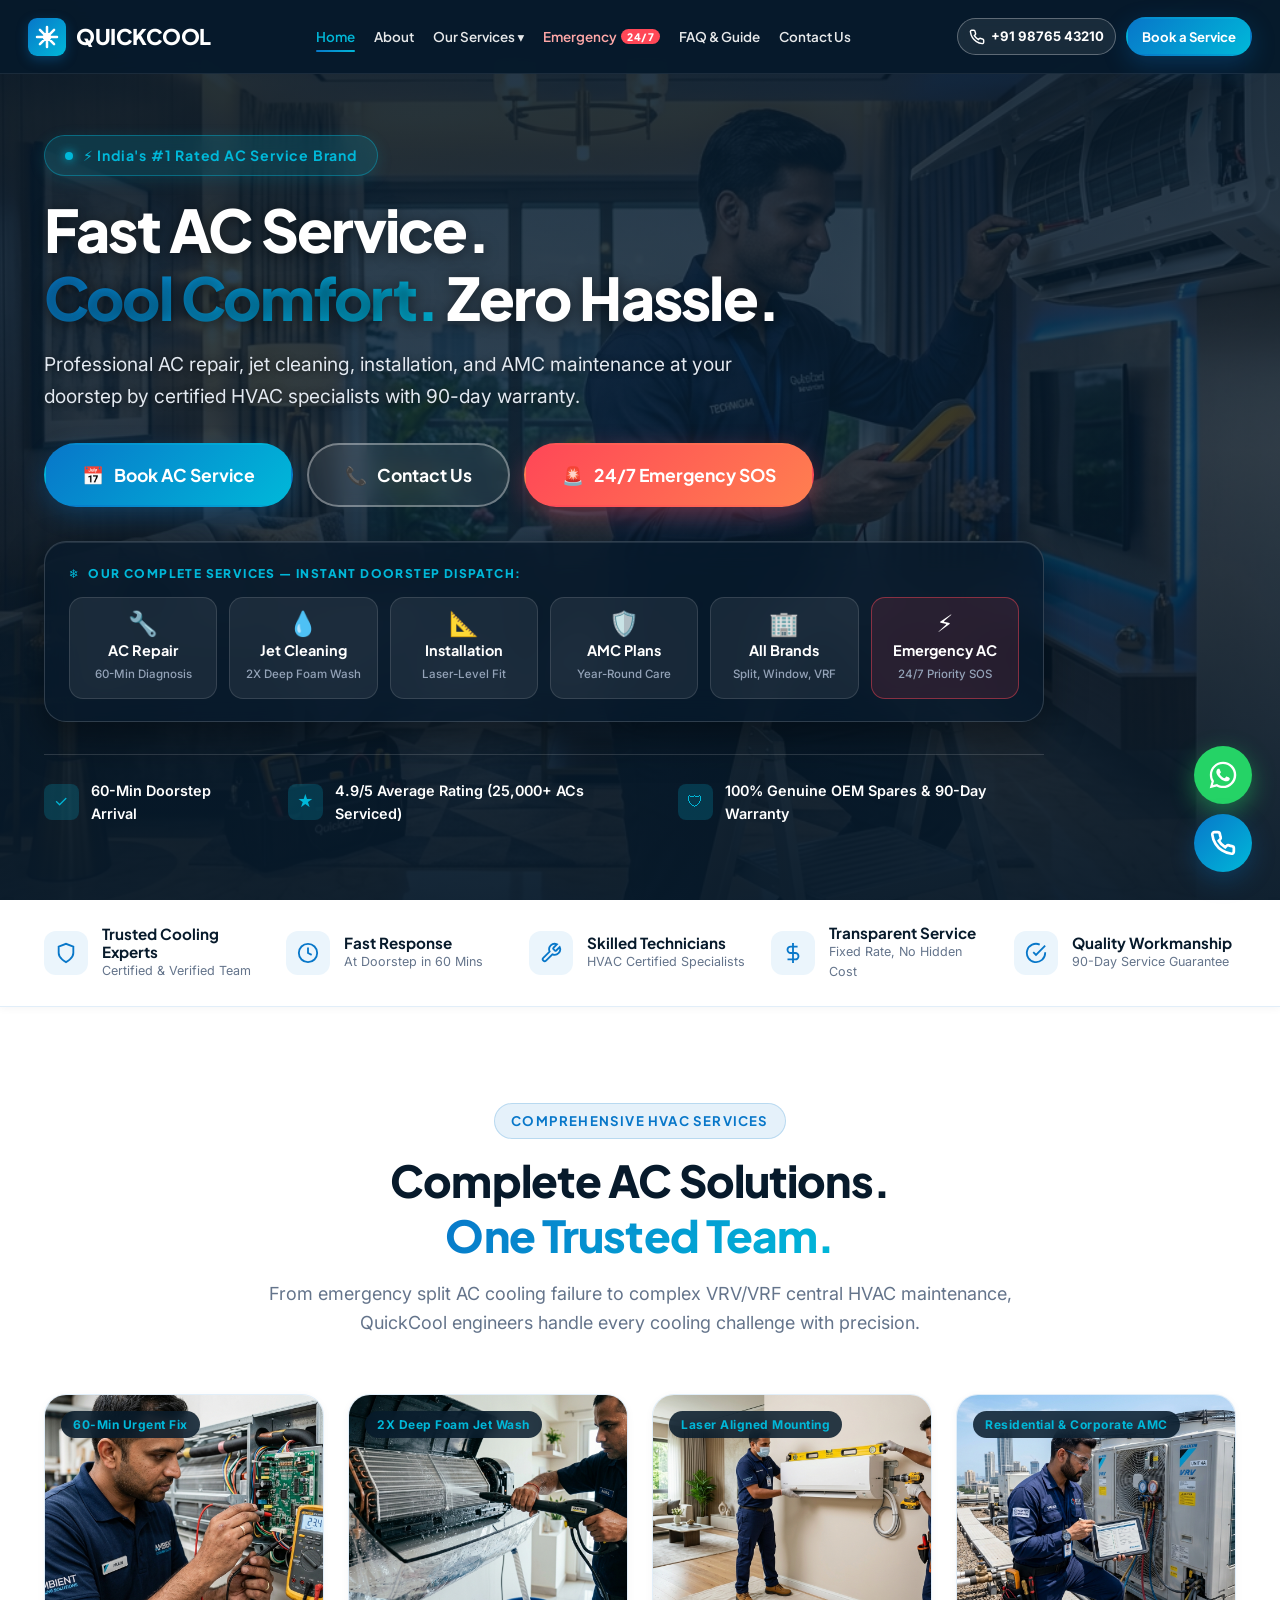
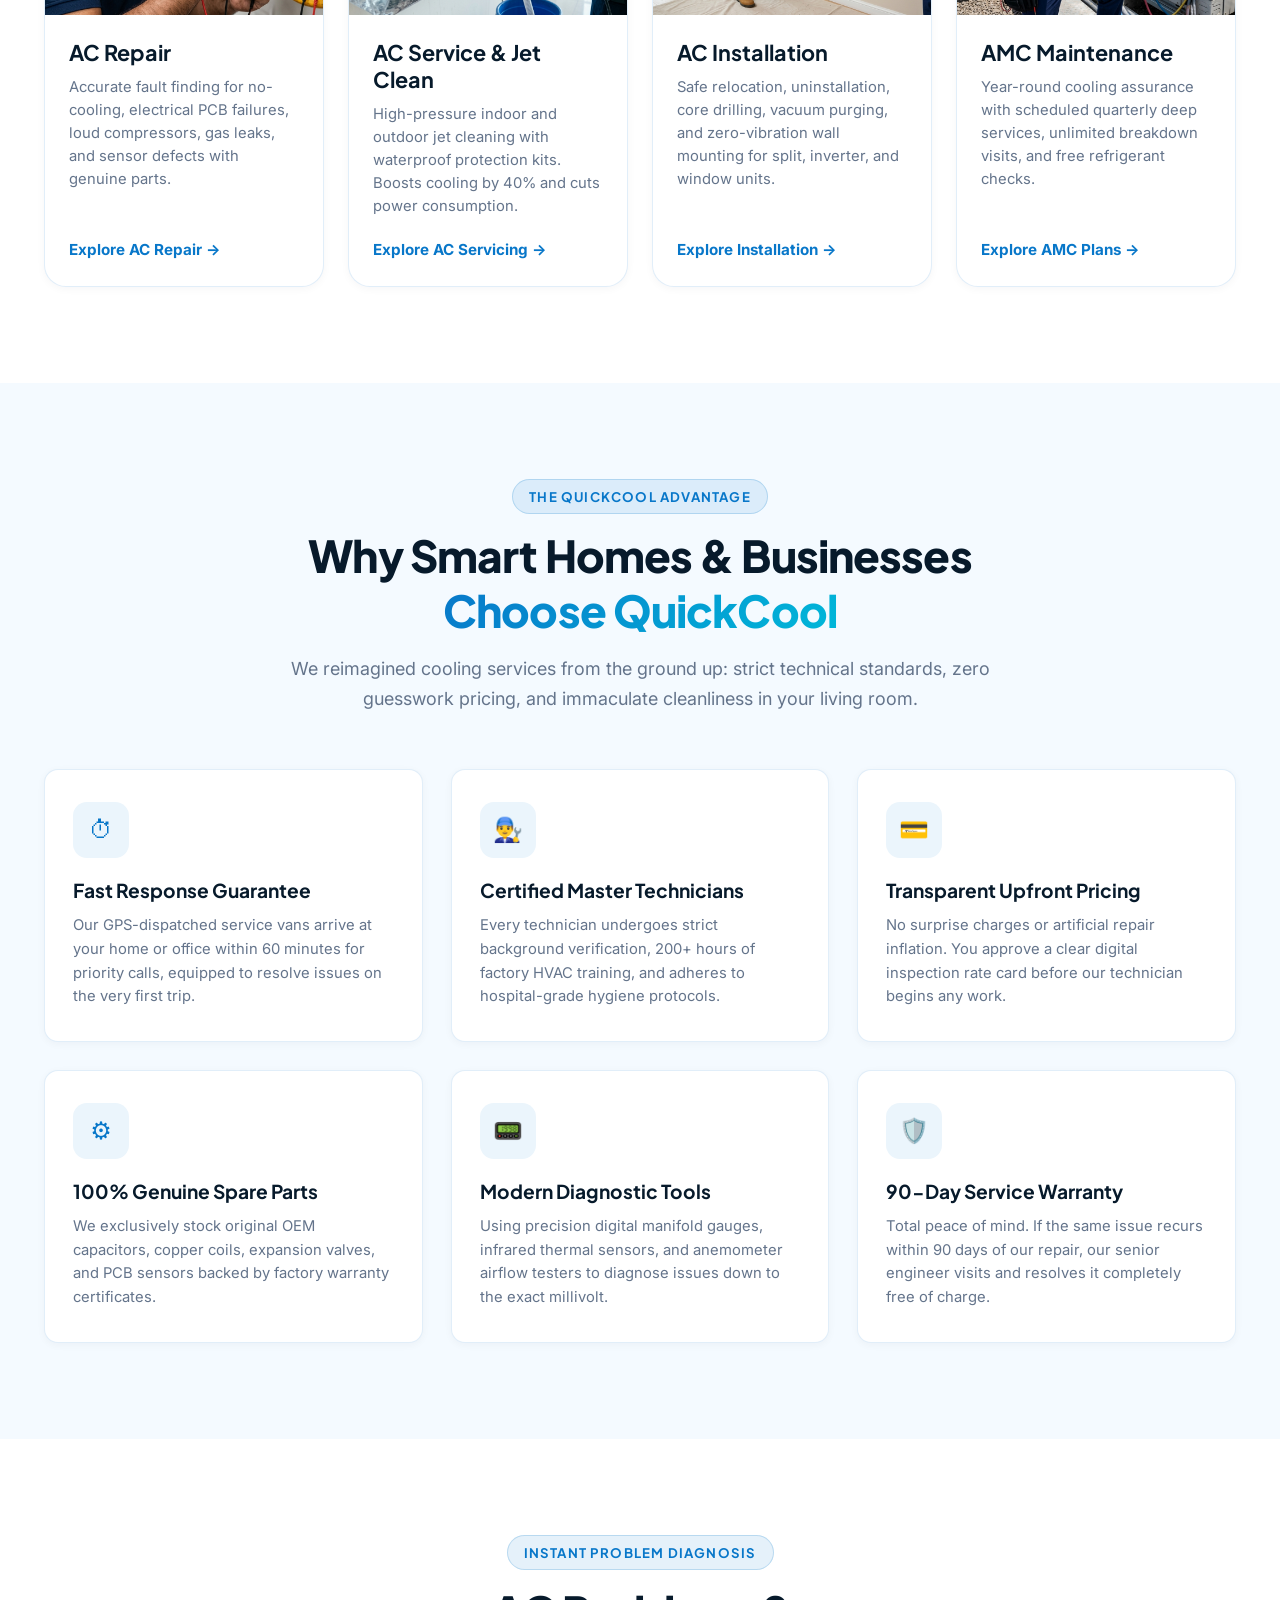
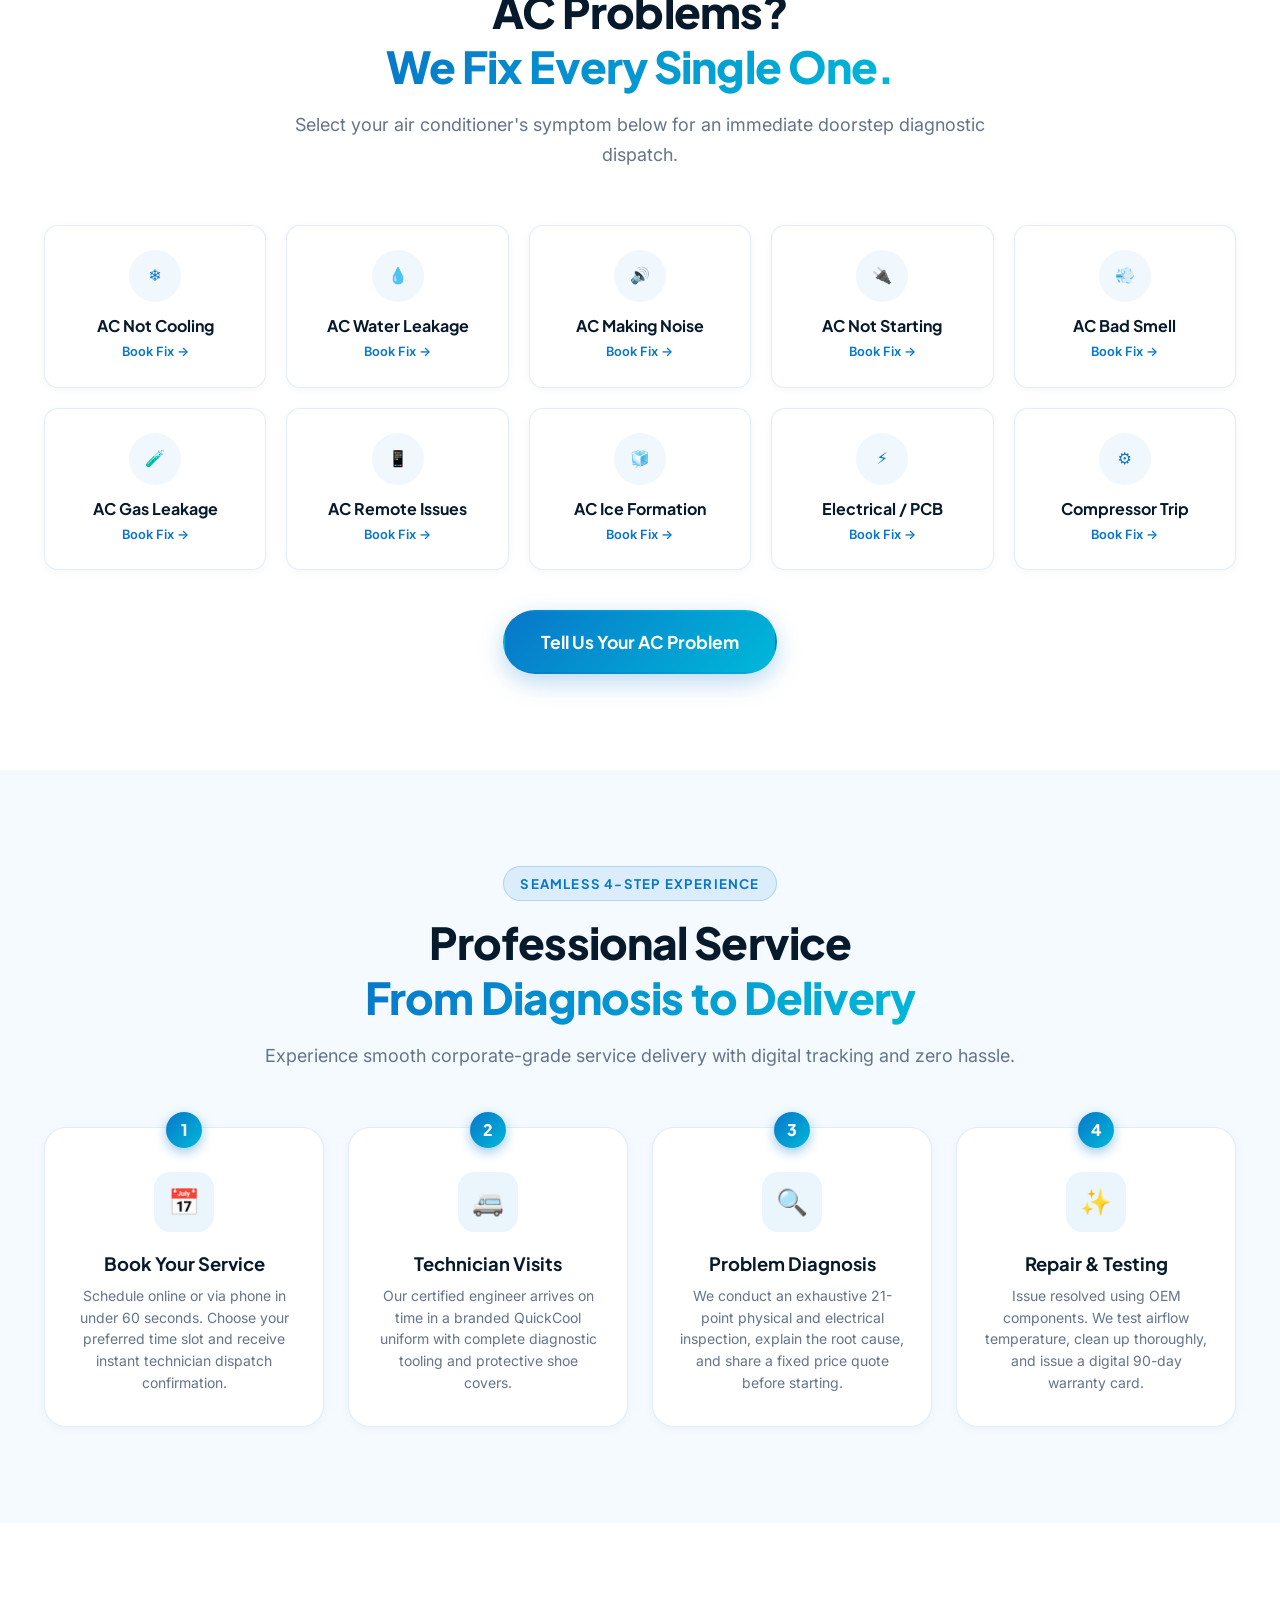
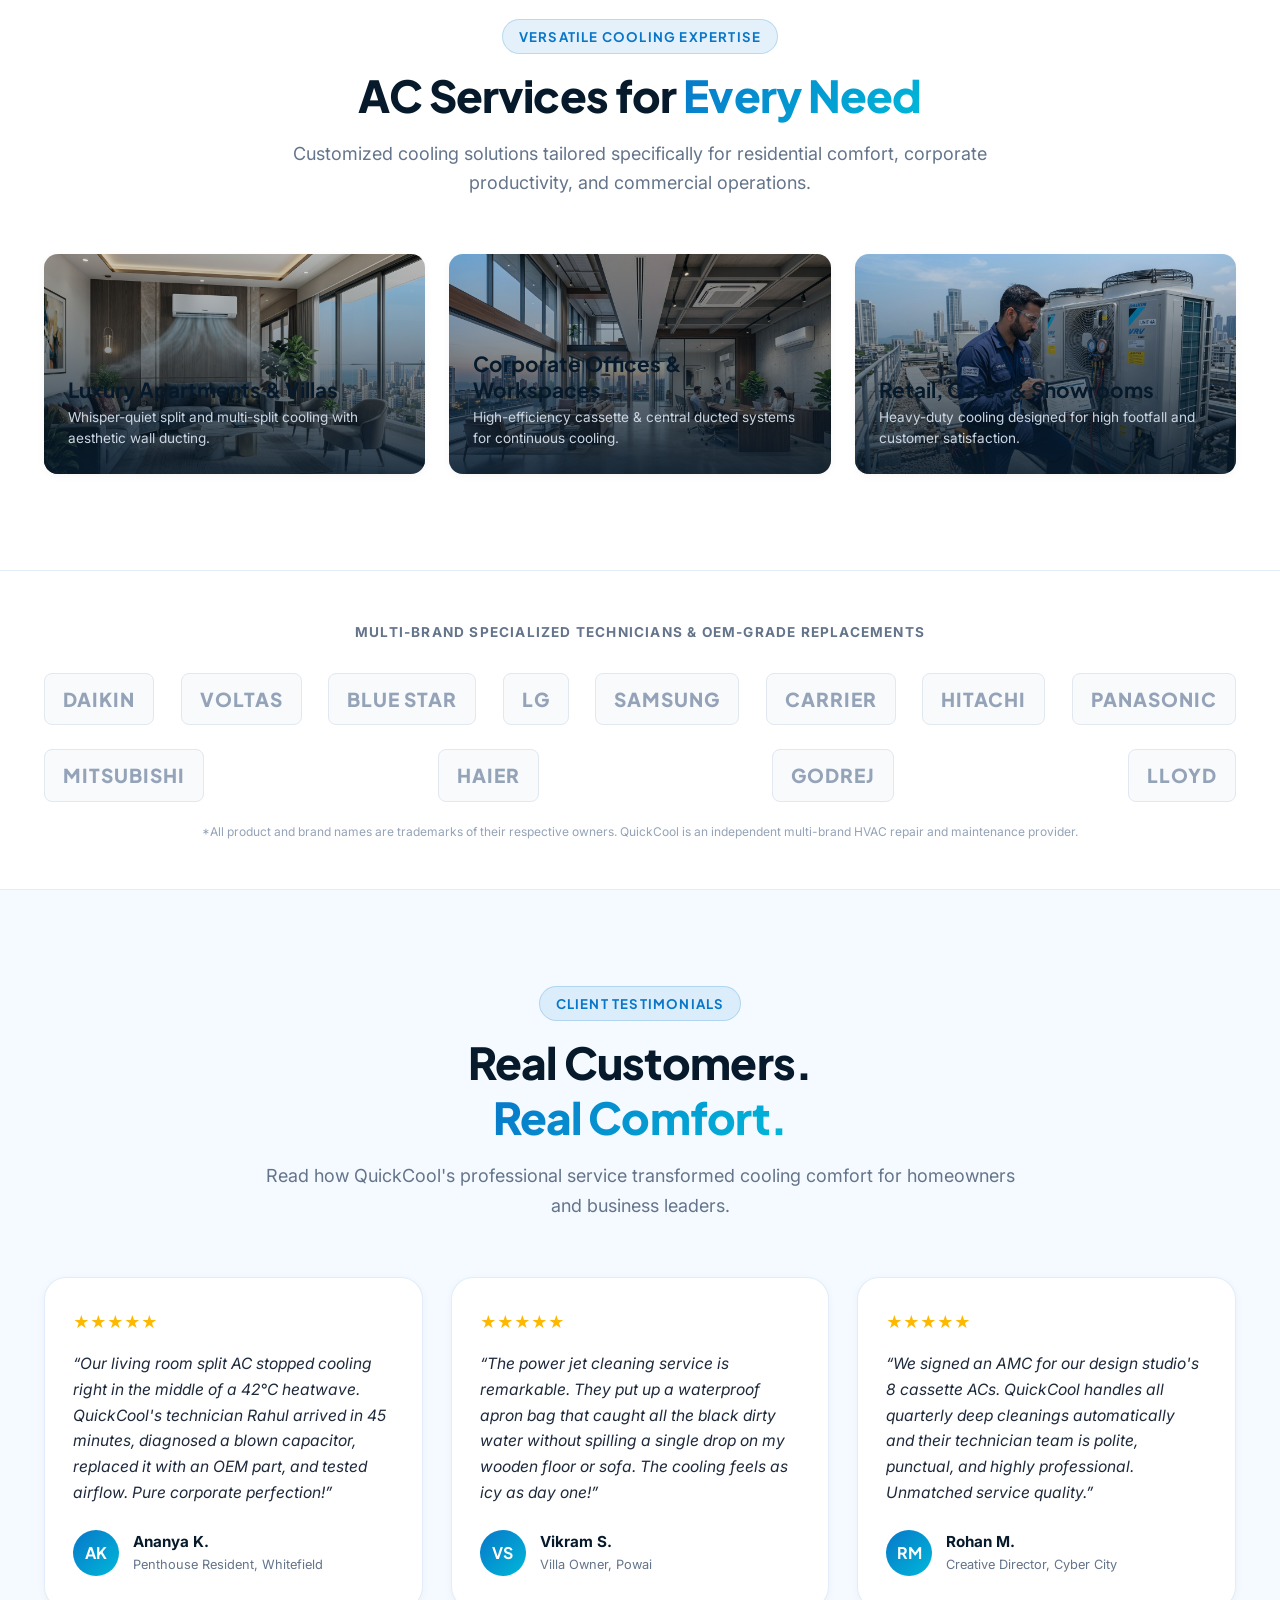
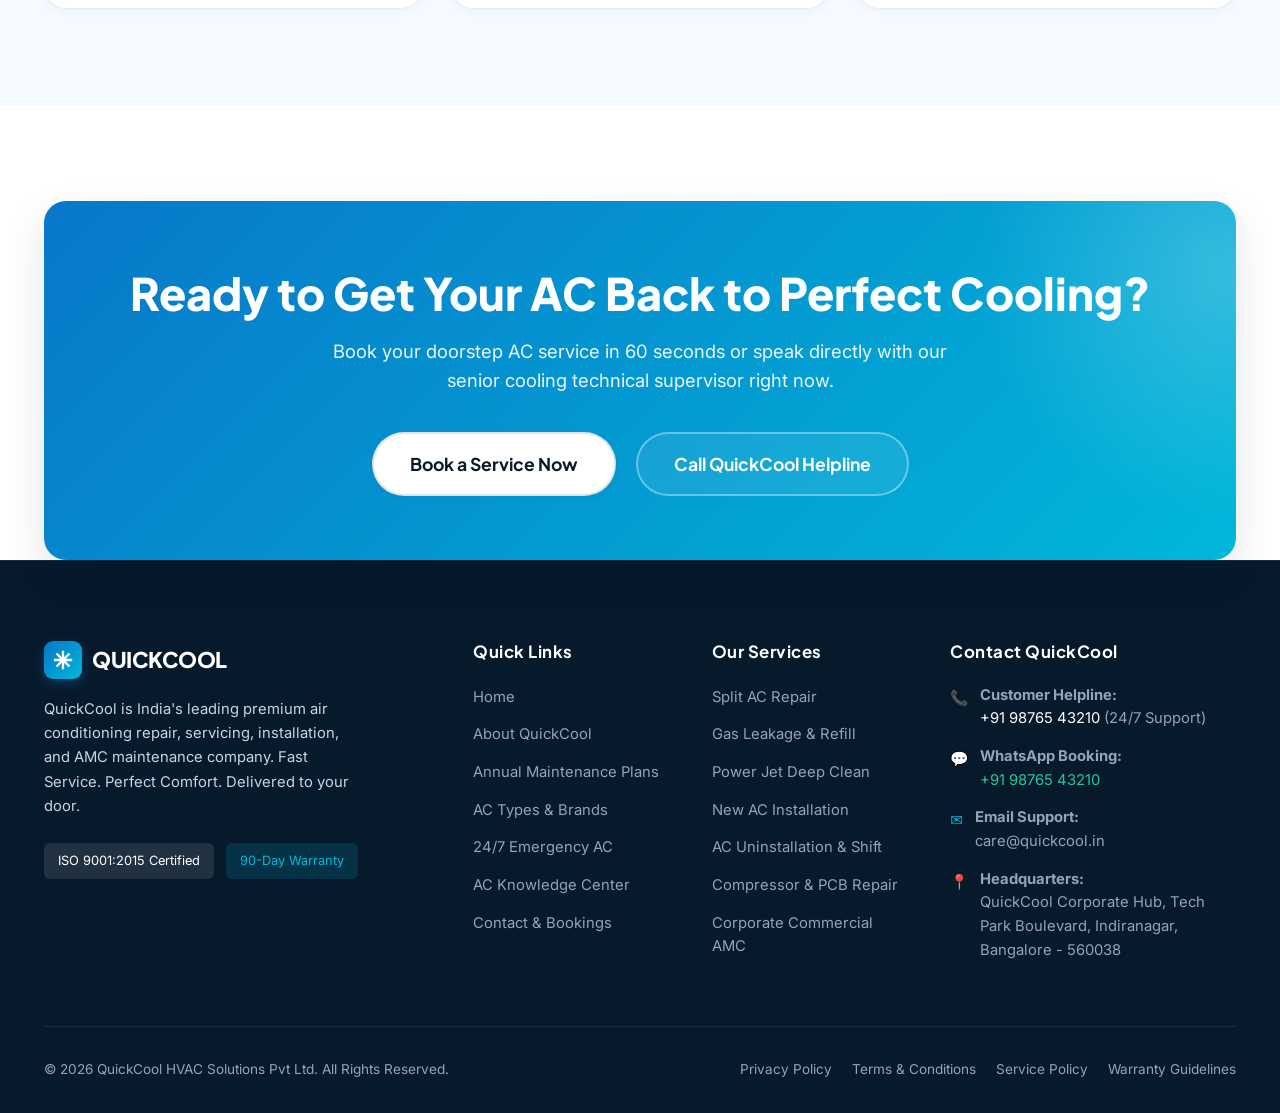
==== commit 1f612597: "fix: remove slider dots and arrow controls from HTML entirely" ====
--- a/index.html
+++ b/index.html
@@ -268,18 +268,7 @@
       </div>
     </div>
 
-    <!-- Slideshow Navigation Dots & Arrows -->
-    <div class="slider-controls">
-      <button class="slider-arrow slider-prev" aria-label="Previous Slide">‹</button>
-      <div class="slider-dots">
-        <span class="dot active" data-index="0"></span>
-        <span class="dot" data-index="1"></span>
-        <span class="dot" data-index="2"></span>
-        <span class="dot" data-index="3"></span>
-        <span class="dot" data-index="4"></span>
-      </div>
-      <button class="slider-arrow slider-next" aria-label="Next Slide">›</button>
-    </div>
+
   </section>
 
   <!-- 6. TRUST STRIP IMMEDIATELY BELOW HERO -->
--- a/css/style.css
+++ b/css/style.css
@@ -942,58 +942,21 @@
   display: block;
 }
 
-/* Slider Controls (Dots & Arrows) */
+/* Slider Controls (Dots & Arrows) — hidden on all devices */
 .slider-controls {
-  position: absolute;
-  bottom: 24px;
-  right: 32px;
-  display: flex;
-  align-items: center;
-  gap: 14px;
-  z-index: 20;
+  display: none !important;
 }
 
 .slider-dots {
-  display: flex;
-  gap: 8px;
-  align-items: center;
+  display: none !important;
 }
 
 .dot {
-  width: 28px;
-  height: 5px;
-  border-radius: 4px;
-  background: rgba(255, 255, 255, 0.3);
-  cursor: pointer;
-  transition: all var(--transition-fast);
-}
-
-.dot.active {
-  width: 48px;
-  background: var(--secondary);
-  box-shadow: 0 0 10px rgba(0, 184, 217, 0.6);
+  display: none !important;
 }
 
 .slider-arrow {
-  width: 38px;
-  height: 38px;
-  border-radius: 50%;
-  background: rgba(255, 255, 255, 0.12);
-  border: 1px solid rgba(255, 255, 255, 0.25);
-  color: #FFFFFF;
-  display: flex;
-  align-items: center;
-  justify-content: center;
-  font-size: 1.3rem;
-  cursor: pointer;
-  transition: all var(--transition-fast);
-  backdrop-filter: blur(6px);
-}
-
-.slider-arrow:hover {
-  background: var(--primary);
-  border-color: var(--primary);
-  transform: scale(1.08);
+  display: none !important;
 }
 
 /* Quick Floating Bar over Hero */
@@ -2431,24 +2394,7 @@
   .service-desc {
     font-size: 0.68rem;
   }
-  .slider-controls {
-    position: static;
-    justify-content: center;
-    margin-top: 16px;
-  }
-  .slider-arrow {
-    display: none;
-  }
-  .slider-dots {
-    gap: 6px;
-  }
-  .dot {
-    width: 22px;
-    height: 4px;
-  }
-  .dot.active {
-    width: 36px;
-  }
+  /* Slider controls hidden (no dots/arrows on mobile either) */
 
   /* Inner Page Hero Mobile */
   .page-hero {
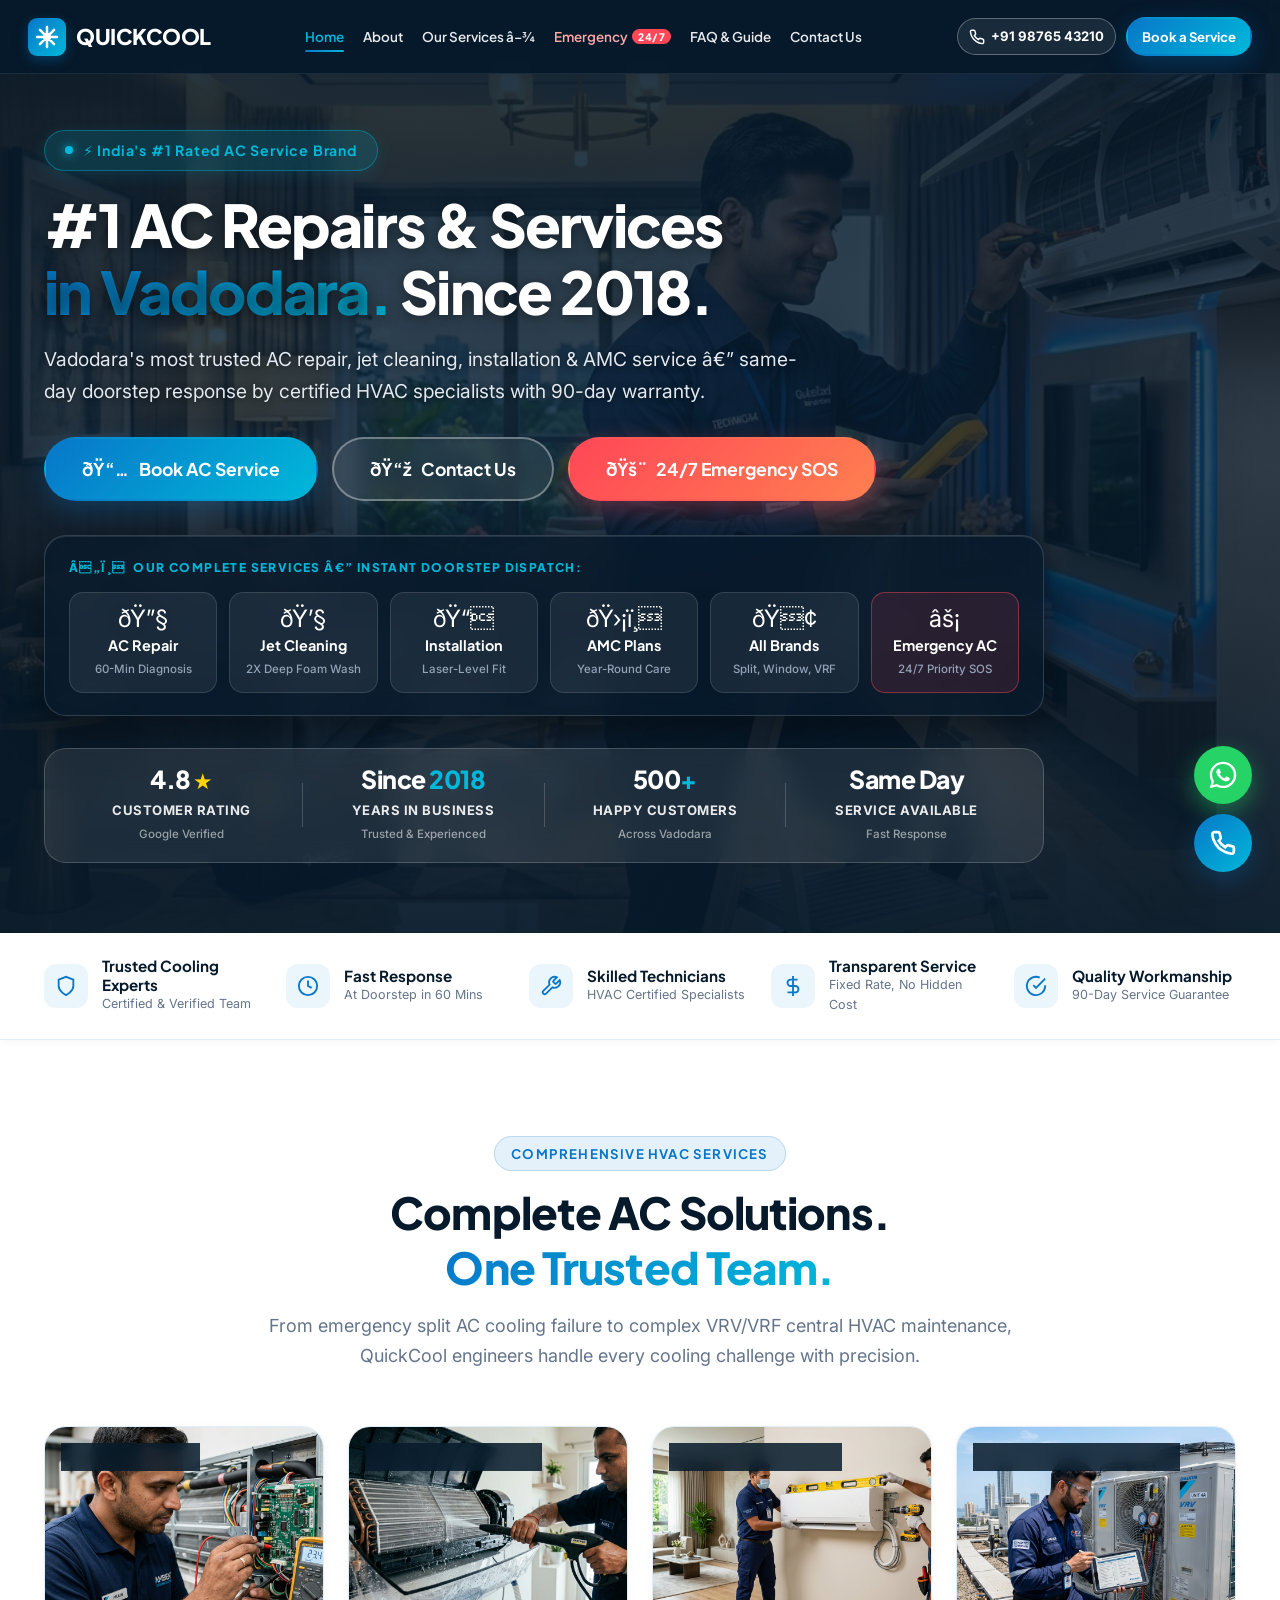
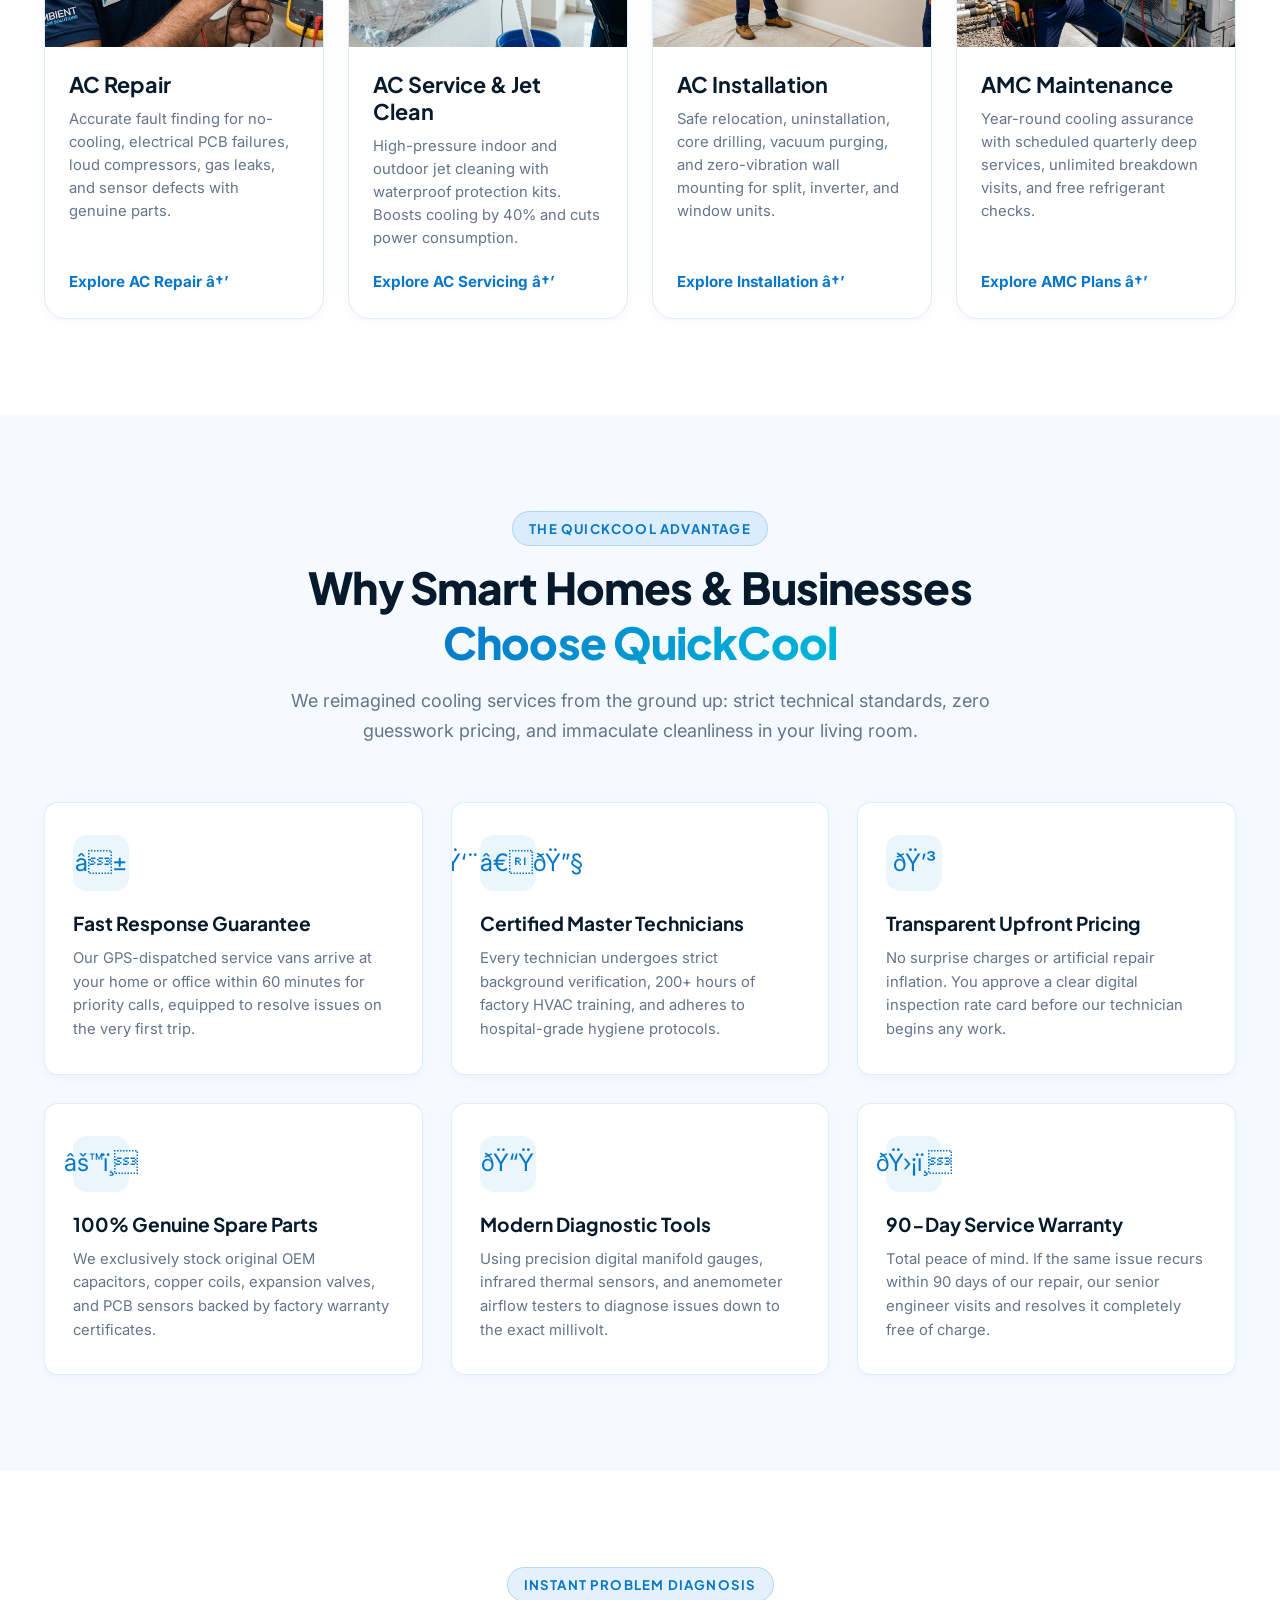
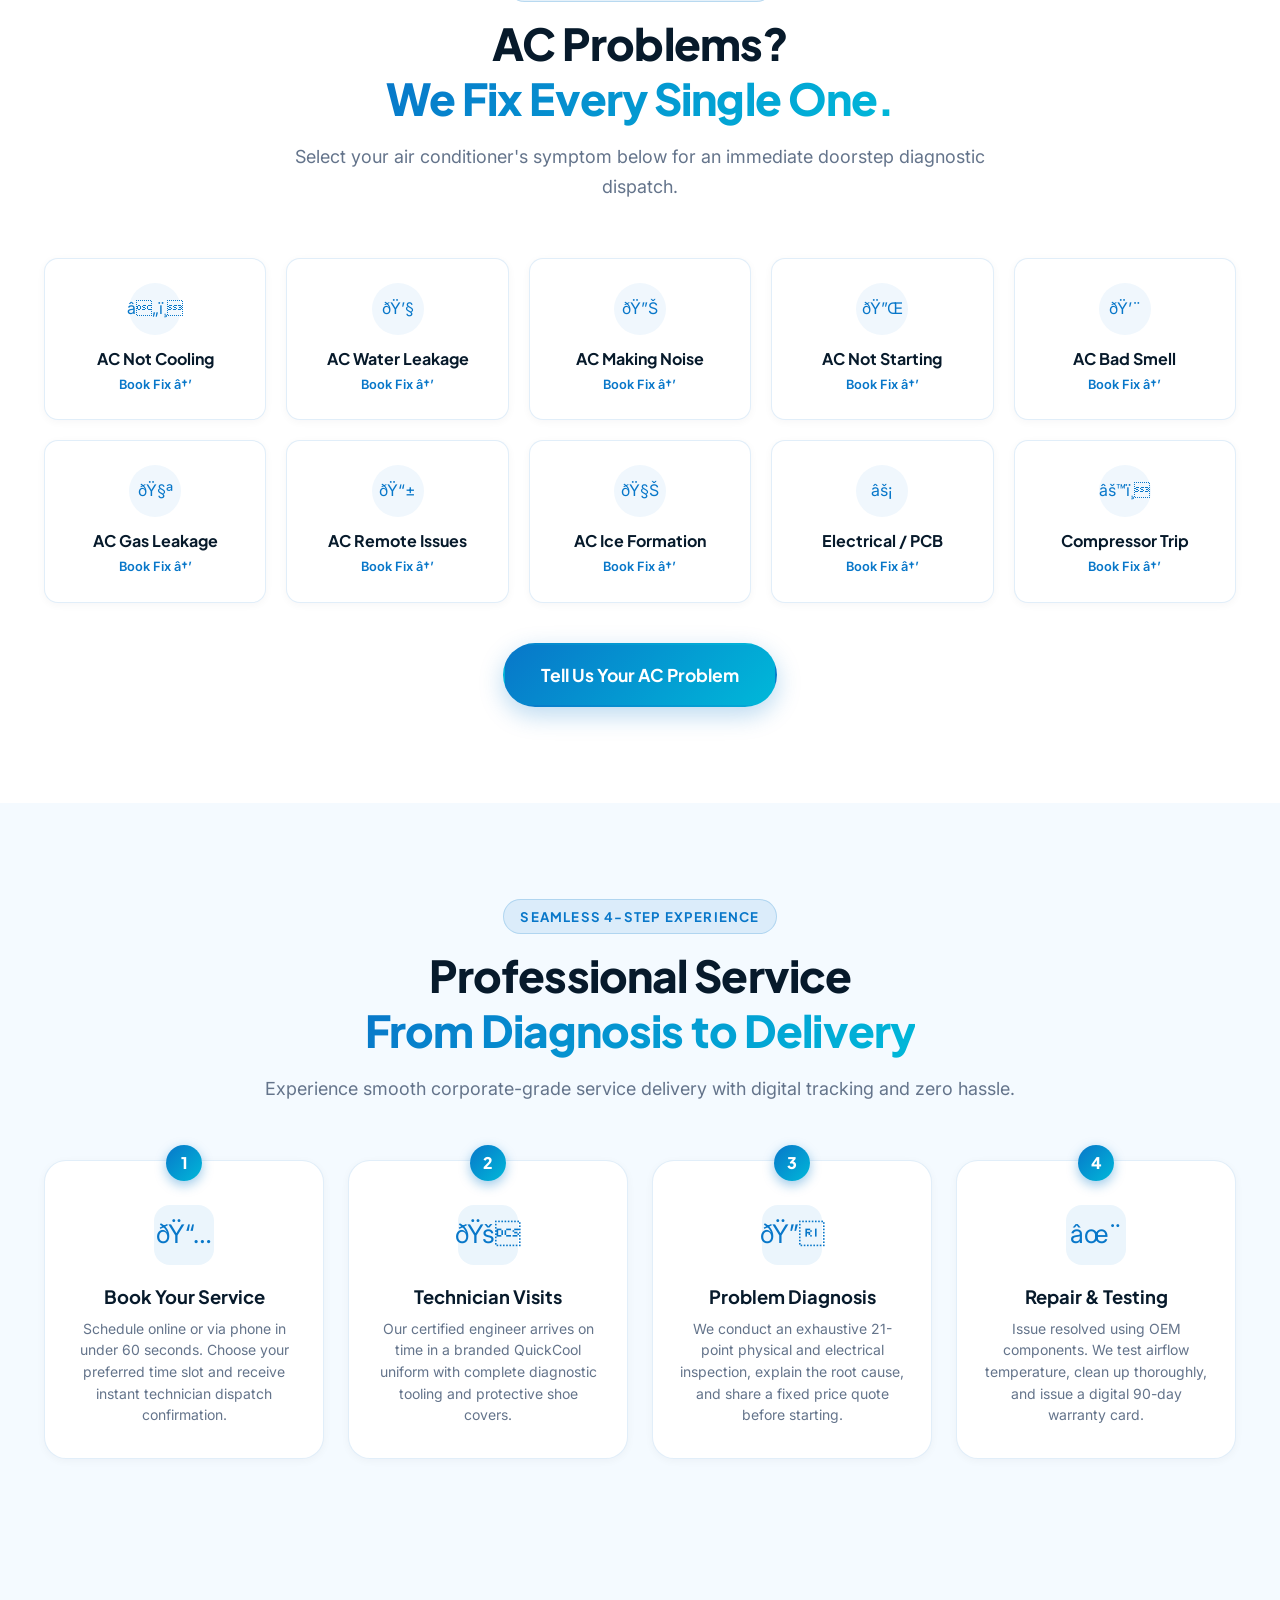
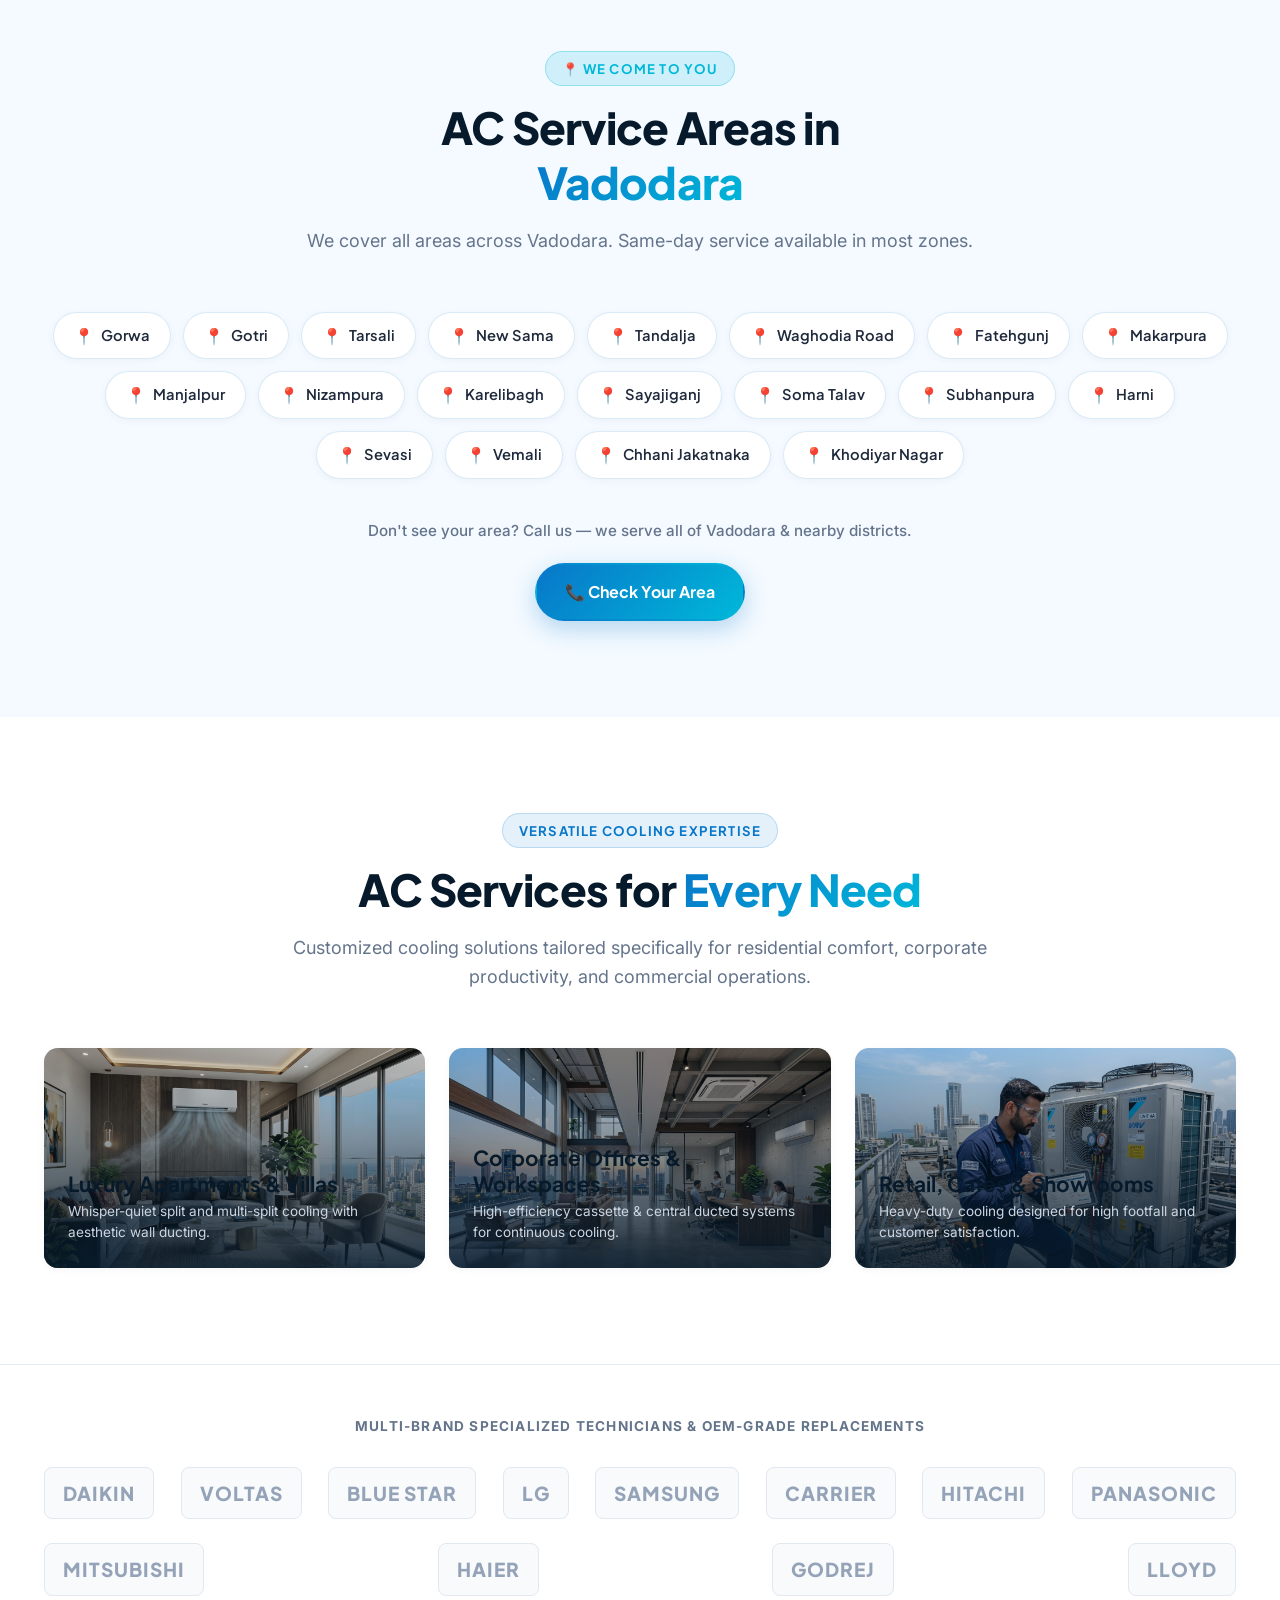
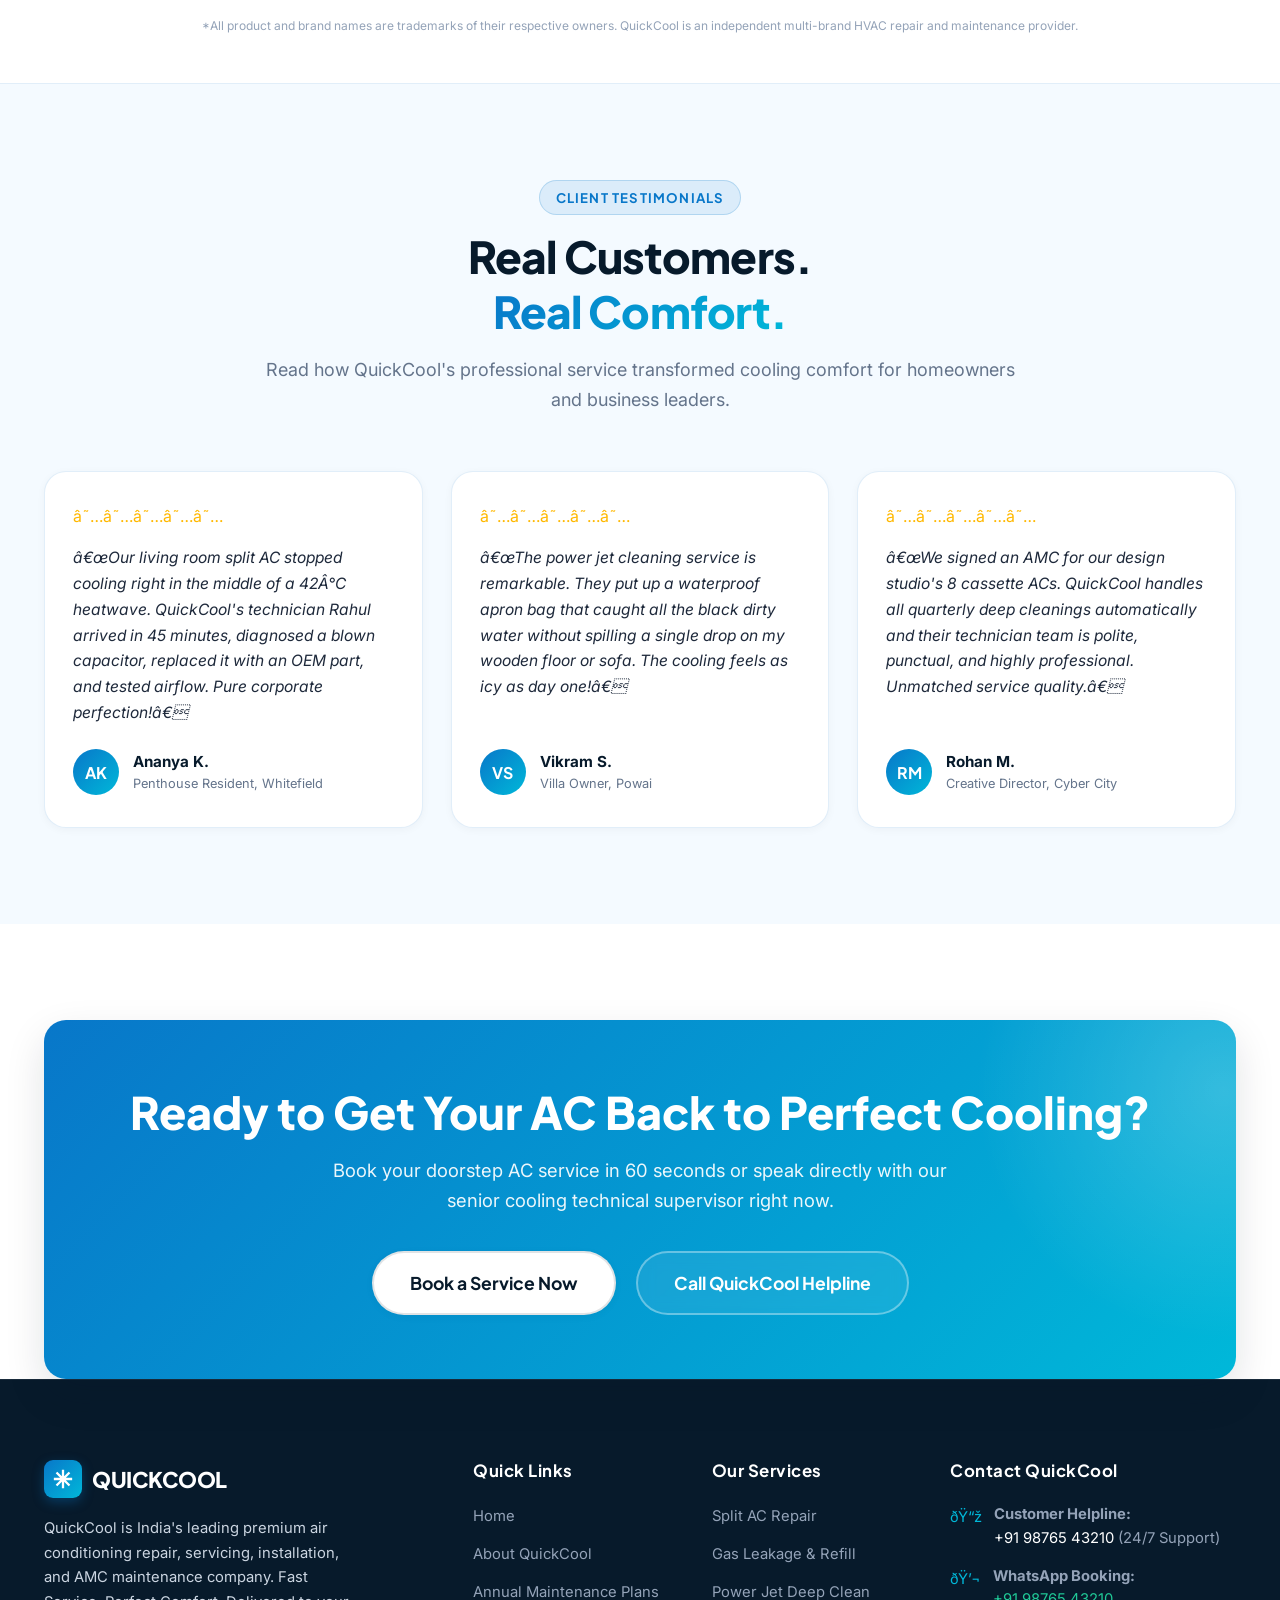
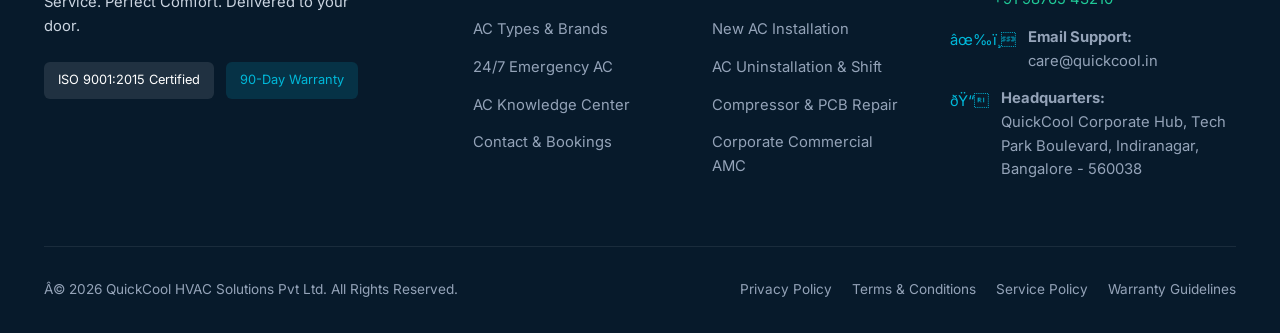
==== commit c7b4fbe3: "feat: add Vadodara hero stats bar + service areas location chips section" ====
--- a/index.html
+++ b/index.html
@@ -3,7 +3,7 @@
 <head>
   <meta charset="UTF-8">
   <meta name="viewport" content="width=device-width, initial-scale=1.0">
-  <title>QuickCool | Premium AC Repair & Service — Fast Service. Perfect Comfort.</title>
+  <title>QuickCool | Premium AC Repair & Service â€” Fast Service. Perfect Comfort.</title>
   <meta name="description" content="QuickCool delivers luxury-standard AC repair, deep jet servicing, precision installation, and AMC maintenance across Delhi NCR, Mumbai, and Bangalore. Trained technicians, transparent pricing, and 90-day warranty.">
   <meta name="keywords" content="AC repair, AC service, AC installation, AC maintenance, split AC repair, emergency AC repair, QuickCool">
   
@@ -24,7 +24,7 @@
     "image": "images/hero_slide_1.jpg",
     "telephone": "+91-98765-43210",
     "email": "care@quickcool.in",
-    "priceRange": "₹₹",
+    "priceRange": "â‚¹â‚¹",
     "address": {
       "@type": "PostalAddress",
       "streetAddress": "QuickCool Corporate Tower, Outer Ring Road",
@@ -65,14 +65,14 @@
           <li class="nav-item"><a href="index.html" class="nav-link active">Home</a></li>
           <li class="nav-item"><a href="about.html" class="nav-link">About</a></li>
           <li class="nav-item has-dropdown">
-            <a href="ac-repair.html" class="nav-link">Our Services ▾</a>
+            <a href="ac-repair.html" class="nav-link">Our Services â–¾</a>
             <ul class="dropdown-menu">
-              <li class="dropdown-item"><a href="ac-repair.html"><span class="dropdown-icon">🔧</span> AC Repair & Diagnostics</a></li>
-              <li class="dropdown-item"><a href="ac-service.html"><span class="dropdown-icon">💧</span> AC Service & Jet Clean</a></li>
-              <li class="dropdown-item"><a href="installation.html"><span class="dropdown-icon">📐</span> AC Installation & Relocation</a></li>
-              <li class="dropdown-item"><a href="amc.html"><span class="dropdown-icon">🛡️</span> Annual Maintenance (AMC)</a></li>
-              <li class="dropdown-item"><a href="ac-types-brands.html"><span class="dropdown-icon">🏢</span> AC Types & All Brands</a></li>
-              <li class="dropdown-item"><a href="emergency-service.html" style="color:var(--accent-red);"><span class="dropdown-icon">⚡</span> 24/7 Emergency AC Fix</a></li>
+              <li class="dropdown-item"><a href="ac-repair.html"><span class="dropdown-icon">ðŸ”§</span> AC Repair & Diagnostics</a></li>
+              <li class="dropdown-item"><a href="ac-service.html"><span class="dropdown-icon">ðŸ’§</span> AC Service & Jet Clean</a></li>
+              <li class="dropdown-item"><a href="installation.html"><span class="dropdown-icon">ðŸ“</span> AC Installation & Relocation</a></li>
+              <li class="dropdown-item"><a href="amc.html"><span class="dropdown-icon">ðŸ›¡ï¸</span> Annual Maintenance (AMC)</a></li>
+              <li class="dropdown-item"><a href="ac-types-brands.html"><span class="dropdown-icon">ðŸ¢</span> AC Types & All Brands</a></li>
+              <li class="dropdown-item"><a href="emergency-service.html" style="color:var(--accent-red);"><span class="dropdown-icon">âš¡</span> 24/7 Emergency AC Fix</a></li>
             </ul>
           </li>
           <li class="nav-item">
@@ -128,14 +128,14 @@
       <li class="mobile-nav-item"><a href="index.html" class="mobile-nav-link active">Home</a></li>
       <li class="mobile-nav-item"><a href="about.html" class="mobile-nav-link">About Us</a></li>
       <li class="mobile-nav-item mobile-has-submenu">
-        <a href="#" class="mobile-nav-link">All Services <span class="submenu-arrow">▾</span></a>
+        <a href="#" class="mobile-nav-link">All Services <span class="submenu-arrow">â–¾</span></a>
         <ul class="mobile-submenu">
-          <li><a href="ac-repair.html">🔧 AC Repair & Diagnostics</a></li>
-          <li><a href="ac-service.html">💧 AC Power Jet Foam Clean</a></li>
-          <li><a href="installation.html">📐 AC Installation & Relocation</a></li>
-          <li><a href="amc.html">🛡️ Annual Maintenance (AMC)</a></li>
-          <li><a href="ac-types-brands.html">🏢 AC Types & Brands</a></li>
-          <li><a href="emergency-service.html" style="color:var(--accent-red);">⚡ 24/7 Emergency AC Fix</a></li>
+          <li><a href="ac-repair.html">ðŸ”§ AC Repair & Diagnostics</a></li>
+          <li><a href="ac-service.html">ðŸ’§ AC Power Jet Foam Clean</a></li>
+          <li><a href="installation.html">ðŸ“ AC Installation & Relocation</a></li>
+          <li><a href="amc.html">ðŸ›¡ï¸ Annual Maintenance (AMC)</a></li>
+          <li><a href="ac-types-brands.html">ðŸ¢ AC Types & Brands</a></li>
+          <li><a href="emergency-service.html" style="color:var(--accent-red);">âš¡ 24/7 Emergency AC Fix</a></li>
         </ul>
       </li>
       <li class="mobile-nav-item"><a href="ac-repair.html" class="mobile-nav-link">AC Repair</a></li>
@@ -185,84 +185,95 @@
       <div class="hero-content">
         <div class="hero-pill-badge" id="heroDynamicBadge">
           <span class="badge-dot"></span>
-          <span class="badge-text">⚡ India's #1 Rated AC Service Brand</span>
+          <span class="badge-text">ðŸ“ Vadodara's #1 AC Repair &amp; Service Brand</span>
         </div>
         
         <h1 class="hero-title">
-          Fast AC Service.<br>
-          <span class="gradient-text">Cool Comfort.</span> Zero Hassle.
+          #1 AC Repairs &amp; Services<br>
+          <span class="gradient-text">in Vadodara.</span> Since 2018.
         </h1>
         
         <p class="hero-subtitle">
-          Professional AC repair, jet cleaning, installation, and AMC maintenance at your doorstep by certified HVAC specialists with 90-day warranty.
+          Vadodara's most trusted AC repair, jet cleaning, installation &amp; AMC service â€” same-day doorstep response by certified HVAC specialists with 90-day warranty.
         </p>
 
         <!-- CTAs: Book Service + Contact Us + Emergency SOS -->
         <div class="hero-ctas">
           <a href="#bookingModal" class="btn btn-primary btn-lg open-booking-modal">
-            <span>📅</span> Book AC Service
+            <span>ðŸ“…</span> Book AC Service
           </a>
           <a href="contact.html" class="btn btn-outline-white btn-lg">
-            <span>📞</span> Contact Us
+            <span>ðŸ“ž</span> Contact Us
           </a>
           <a href="emergency-service.html" class="btn btn-emergency btn-lg">
-            <span>🚨</span> 24/7 Emergency SOS
+            <span>ðŸš¨</span> 24/7 Emergency SOS
           </a>
         </div>
 
         <!-- ALL SERVICES DIRECTORY ON HERO SECTION -->
         <div class="hero-services-menu">
           <div class="hero-services-header">
-            <span>❄️</span>
-            <span>OUR COMPLETE SERVICES — INSTANT DOORSTEP DISPATCH:</span>
+            <span>â„ï¸</span>
+            <span>OUR COMPLETE SERVICES â€” INSTANT DOORSTEP DISPATCH:</span>
           </div>
           <div class="hero-services-grid">
             <a href="ac-repair.html" class="hero-service-card">
-              <span class="service-icon">🔧</span>
+              <span class="service-icon">ðŸ”§</span>
               <span class="service-title">AC Repair</span>
               <span class="service-desc">60-Min Diagnosis</span>
             </a>
             <a href="ac-service.html" class="hero-service-card">
-              <span class="service-icon">💧</span>
+              <span class="service-icon">ðŸ’§</span>
               <span class="service-title">Jet Cleaning</span>
               <span class="service-desc">2X Deep Foam Wash</span>
             </a>
             <a href="installation.html" class="hero-service-card">
-              <span class="service-icon">📐</span>
+              <span class="service-icon">ðŸ“</span>
               <span class="service-title">Installation</span>
               <span class="service-desc">Laser-Level Fit</span>
             </a>
             <a href="amc.html" class="hero-service-card">
-              <span class="service-icon">🛡️</span>
+              <span class="service-icon">ðŸ›¡ï¸</span>
               <span class="service-title">AMC Plans</span>
               <span class="service-desc">Year-Round Care</span>
             </a>
             <a href="ac-types-brands.html" class="hero-service-card">
-              <span class="service-icon">🏢</span>
+              <span class="service-icon">ðŸ¢</span>
               <span class="service-title">All Brands</span>
               <span class="service-desc">Split, Window, VRF</span>
             </a>
             <a href="emergency-service.html" class="hero-service-card card-emergency">
-              <span class="service-icon">⚡</span>
+              <span class="service-icon">âš¡</span>
               <span class="service-title">Emergency AC</span>
               <span class="service-desc">24/7 Priority SOS</span>
             </a>
           </div>
         </div>
 
-        <!-- Hero Highlights -->
-        <div class="hero-highlights">
-          <div class="highlight-item">
-            <div class="highlight-icon">✓</div>
-            <div class="highlight-text">60-Min Doorstep Arrival</div>
-          </div>
-          <div class="highlight-item">
-            <div class="highlight-icon">★</div>
-            <div class="highlight-text">4.9/5 Average Rating (25,000+ ACs Serviced)</div>
-          </div>
-          <div class="highlight-item">
-            <div class="highlight-icon">🛡</div>
-            <div class="highlight-text">100% Genuine OEM Spares & 90-Day Warranty</div>
+        <!-- Hero Stats Bar — Vadodara Ratings -->
+        <div class="hero-stats-bar">
+          <div class="hero-stat-item">
+            <div class="hero-stat-value">4.8<span class="hero-stat-star">&#9733;</span></div>
+            <div class="hero-stat-label">Customer Rating</div>
+            <div class="hero-stat-sub">Google Verified</div>
+          </div>
+          <div class="hero-stat-divider"></div>
+          <div class="hero-stat-item">
+            <div class="hero-stat-value">Since <span class="hero-stat-year">2018</span></div>
+            <div class="hero-stat-label">Years in Business</div>
+            <div class="hero-stat-sub">Trusted &amp; Experienced</div>
+          </div>
+          <div class="hero-stat-divider"></div>
+          <div class="hero-stat-item">
+            <div class="hero-stat-value">500<span class="hero-stat-plus">+</span></div>
+            <div class="hero-stat-label">Happy Customers</div>
+            <div class="hero-stat-sub">Across Vadodara</div>
+          </div>
+          <div class="hero-stat-divider"></div>
+          <div class="hero-stat-item">
+            <div class="hero-stat-value">Same Day</div>
+            <div class="hero-stat-label">Service Available</div>
+            <div class="hero-stat-sub">Fast Response</div>
           </div>
         </div>
       </div>
@@ -360,7 +371,7 @@
           <div class="service-card-body">
             <h3 class="service-card-title">AC Repair</h3>
             <p class="service-card-desc">Accurate fault finding for no-cooling, electrical PCB failures, loud compressors, gas leaks, and sensor defects with genuine parts.</p>
-            <a href="ac-repair.html" class="service-card-link">Explore AC Repair →</a>
+            <a href="ac-repair.html" class="service-card-link">Explore AC Repair â†’</a>
           </div>
         </div>
 
@@ -373,7 +384,7 @@
           <div class="service-card-body">
             <h3 class="service-card-title">AC Service & Jet Clean</h3>
             <p class="service-card-desc">High-pressure indoor and outdoor jet cleaning with waterproof protection kits. Boosts cooling by 40% and cuts power consumption.</p>
-            <a href="ac-service.html" class="service-card-link">Explore AC Servicing →</a>
+            <a href="ac-service.html" class="service-card-link">Explore AC Servicing â†’</a>
           </div>
         </div>
 
@@ -386,7 +397,7 @@
           <div class="service-card-body">
             <h3 class="service-card-title">AC Installation</h3>
             <p class="service-card-desc">Safe relocation, uninstallation, core drilling, vacuum purging, and zero-vibration wall mounting for split, inverter, and window units.</p>
-            <a href="installation.html" class="service-card-link">Explore Installation →</a>
+            <a href="installation.html" class="service-card-link">Explore Installation â†’</a>
           </div>
         </div>
 
@@ -399,7 +410,7 @@
           <div class="service-card-body">
             <h3 class="service-card-title">AMC Maintenance</h3>
             <p class="service-card-desc">Year-round cooling assurance with scheduled quarterly deep services, unlimited breakdown visits, and free refrigerant checks.</p>
-            <a href="amc.html" class="service-card-link">Explore AMC Plans →</a>
+            <a href="amc.html" class="service-card-link">Explore AMC Plans â†’</a>
           </div>
         </div>
       </div>
@@ -417,37 +428,37 @@
 
       <div class="benefits-grid">
         <div class="benefit-card">
-          <div class="benefit-icon">⏱</div>
+          <div class="benefit-icon">â±</div>
           <h3 class="benefit-title">Fast Response Guarantee</h3>
           <p class="benefit-desc">Our GPS-dispatched service vans arrive at your home or office within 60 minutes for priority calls, equipped to resolve issues on the very first trip.</p>
         </div>
 
         <div class="benefit-card">
-          <div class="benefit-icon">👨‍🔧</div>
+          <div class="benefit-icon">ðŸ‘¨â€ðŸ”§</div>
           <h3 class="benefit-title">Certified Master Technicians</h3>
           <p class="benefit-desc">Every technician undergoes strict background verification, 200+ hours of factory HVAC training, and adheres to hospital-grade hygiene protocols.</p>
         </div>
 
         <div class="benefit-card">
-          <div class="benefit-icon">💳</div>
+          <div class="benefit-icon">ðŸ’³</div>
           <h3 class="benefit-title">Transparent Upfront Pricing</h3>
           <p class="benefit-desc">No surprise charges or artificial repair inflation. You approve a clear digital inspection rate card before our technician begins any work.</p>
         </div>
 
         <div class="benefit-card">
-          <div class="benefit-icon">⚙️</div>
+          <div class="benefit-icon">âš™ï¸</div>
           <h3 class="benefit-title">100% Genuine Spare Parts</h3>
           <p class="benefit-desc">We exclusively stock original OEM capacitors, copper coils, expansion valves, and PCB sensors backed by factory warranty certificates.</p>
         </div>
 
         <div class="benefit-card">
-          <div class="benefit-icon">📟</div>
+          <div class="benefit-icon">ðŸ“Ÿ</div>
           <h3 class="benefit-title">Modern Diagnostic Tools</h3>
           <p class="benefit-desc">Using precision digital manifold gauges, infrared thermal sensors, and anemometer airflow testers to diagnose issues down to the exact millivolt.</p>
         </div>
 
         <div class="benefit-card">
-          <div class="benefit-icon">🛡️</div>
+          <div class="benefit-icon">ðŸ›¡ï¸</div>
           <h3 class="benefit-title">90-Day Service Warranty</h3>
           <p class="benefit-desc">Total peace of mind. If the same issue recurs within 90 days of our repair, our senior engineer visits and resolves it completely free of charge.</p>
         </div>
@@ -466,63 +477,63 @@
 
       <div class="problems-grid">
         <div class="problem-card" data-problem="AC Not Cooling">
-          <div class="problem-icon-wrap">❄️</div>
+          <div class="problem-icon-wrap">â„ï¸</div>
           <h4 class="problem-name">AC Not Cooling</h4>
-          <span class="problem-action">Book Fix →</span>
+          <span class="problem-action">Book Fix â†’</span>
         </div>
 
         <div class="problem-card" data-problem="AC Water Leakage">
-          <div class="problem-icon-wrap">💧</div>
+          <div class="problem-icon-wrap">ðŸ’§</div>
           <h4 class="problem-name">AC Water Leakage</h4>
-          <span class="problem-action">Book Fix →</span>
+          <span class="problem-action">Book Fix â†’</span>
         </div>
 
         <div class="problem-card" data-problem="AC Making Noise">
-          <div class="problem-icon-wrap">🔊</div>
+          <div class="problem-icon-wrap">ðŸ”Š</div>
           <h4 class="problem-name">AC Making Noise</h4>
-          <span class="problem-action">Book Fix →</span>
+          <span class="problem-action">Book Fix â†’</span>
         </div>
 
         <div class="problem-card" data-problem="AC Not Starting">
-          <div class="problem-icon-wrap">🔌</div>
+          <div class="problem-icon-wrap">ðŸ”Œ</div>
           <h4 class="problem-name">AC Not Starting</h4>
-          <span class="problem-action">Book Fix →</span>
+          <span class="problem-action">Book Fix â†’</span>
         </div>
 
         <div class="problem-card" data-problem="AC Bad Smell">
-          <div class="problem-icon-wrap">💨</div>
+          <div class="problem-icon-wrap">ðŸ’¨</div>
           <h4 class="problem-name">AC Bad Smell</h4>
-          <span class="problem-action">Book Fix →</span>
+          <span class="problem-action">Book Fix â†’</span>
         </div>
 
         <div class="problem-card" data-problem="AC Gas Leakage">
-          <div class="problem-icon-wrap">🧪</div>
+          <div class="problem-icon-wrap">ðŸ§ª</div>
           <h4 class="problem-name">AC Gas Leakage</h4>
-          <span class="problem-action">Book Fix →</span>
+          <span class="problem-action">Book Fix â†’</span>
         </div>
 
         <div class="problem-card" data-problem="AC Remote Not Working">
-          <div class="problem-icon-wrap">📱</div>
+          <div class="problem-icon-wrap">ðŸ“±</div>
           <h4 class="problem-name">AC Remote Issues</h4>
-          <span class="problem-action">Book Fix →</span>
+          <span class="problem-action">Book Fix â†’</span>
         </div>
 
         <div class="problem-card" data-problem="AC Ice Formation">
-          <div class="problem-icon-wrap">🧊</div>
+          <div class="problem-icon-wrap">ðŸ§Š</div>
           <h4 class="problem-name">AC Ice Formation</h4>
-          <span class="problem-action">Book Fix →</span>
+          <span class="problem-action">Book Fix â†’</span>
         </div>
 
         <div class="problem-card" data-problem="AC Electrical Problems">
-          <div class="problem-icon-wrap">⚡</div>
+          <div class="problem-icon-wrap">âš¡</div>
           <h4 class="problem-name">Electrical / PCB</h4>
-          <span class="problem-action">Book Fix →</span>
+          <span class="problem-action">Book Fix â†’</span>
         </div>
 
         <div class="problem-card" data-problem="AC Compressor Problems">
-          <div class="problem-icon-wrap">⚙️</div>
+          <div class="problem-icon-wrap">âš™ï¸</div>
           <h4 class="problem-name">Compressor Trip</h4>
-          <span class="problem-action">Book Fix →</span>
+          <span class="problem-action">Book Fix â†’</span>
         </div>
       </div>
 
@@ -544,31 +555,69 @@
       <div class="process-grid">
         <div class="process-card">
           <div class="process-step-num">1</div>
-          <div class="process-icon">📅</div>
+          <div class="process-icon">ðŸ“…</div>
           <h3 class="process-title">Book Your Service</h3>
           <p class="process-desc">Schedule online or via phone in under 60 seconds. Choose your preferred time slot and receive instant technician dispatch confirmation.</p>
         </div>
 
         <div class="process-card">
           <div class="process-step-num">2</div>
-          <div class="process-icon">🚐</div>
+          <div class="process-icon">ðŸš</div>
           <h3 class="process-title">Technician Visits</h3>
           <p class="process-desc">Our certified engineer arrives on time in a branded QuickCool uniform with complete diagnostic tooling and protective shoe covers.</p>
         </div>
 
         <div class="process-card">
           <div class="process-step-num">3</div>
-          <div class="process-icon">🔍</div>
+          <div class="process-icon">ðŸ”</div>
           <h3 class="process-title">Problem Diagnosis</h3>
           <p class="process-desc">We conduct an exhaustive 21-point physical and electrical inspection, explain the root cause, and share a fixed price quote before starting.</p>
         </div>
 
         <div class="process-card">
           <div class="process-step-num">4</div>
-          <div class="process-icon">✨</div>
+          <div class="process-icon">âœ¨</div>
           <h3 class="process-title">Repair & Testing</h3>
           <p class="process-desc">Issue resolved using OEM components. We test airflow temperature, clean up thoroughly, and issue a digital 90-day warranty card.</p>
         </div>
+      </div>
+    </div>
+  </section>
+
+  <!-- SERVICE AREAS IN VADODARA — Location Chips Section -->
+  <section class="section bg-ice" id="serviceAreas">
+    <div class="container">
+      <div class="section-header">
+        <span class="badge-tag badge-light">📍 We Come to You</span>
+        <h2 class="section-title">AC Service Areas in<br><span class="gradient-text">Vadodara</span></h2>
+        <p class="section-desc">We cover all areas across Vadodara. Same-day service available in most zones.</p>
+      </div>
+
+      <div class="location-chips-grid">
+        <div class="location-chip"><span class="loc-pin">📍</span> Gorwa</div>
+        <div class="location-chip"><span class="loc-pin">📍</span> Gotri</div>
+        <div class="location-chip"><span class="loc-pin">📍</span> Tarsali</div>
+        <div class="location-chip"><span class="loc-pin">📍</span> New Sama</div>
+        <div class="location-chip"><span class="loc-pin">📍</span> Tandalja</div>
+        <div class="location-chip"><span class="loc-pin">📍</span> Waghodia Road</div>
+        <div class="location-chip"><span class="loc-pin">📍</span> Fatehgunj</div>
+        <div class="location-chip"><span class="loc-pin">📍</span> Makarpura</div>
+        <div class="location-chip"><span class="loc-pin">📍</span> Manjalpur</div>
+        <div class="location-chip"><span class="loc-pin">📍</span> Nizampura</div>
+        <div class="location-chip"><span class="loc-pin">📍</span> Karelibagh</div>
+        <div class="location-chip"><span class="loc-pin">📍</span> Sayajiganj</div>
+        <div class="location-chip"><span class="loc-pin">📍</span> Soma Talav</div>
+        <div class="location-chip"><span class="loc-pin">📍</span> Subhanpura</div>
+        <div class="location-chip"><span class="loc-pin">📍</span> Harni</div>
+        <div class="location-chip"><span class="loc-pin">📍</span> Sevasi</div>
+        <div class="location-chip"><span class="loc-pin">📍</span> Vemali</div>
+        <div class="location-chip"><span class="loc-pin">📍</span> Chhani Jakatnaka</div>
+        <div class="location-chip"><span class="loc-pin">📍</span> Khodiyar Nagar</div>
+      </div>
+
+      <div class="location-cta">
+        <p class="location-note">Don't see your area? Call us — we serve all of Vadodara &amp; nearby districts.</p>
+        <a href="tel:+919876543210" class="btn btn-primary">📞 Check Your Area</a>
       </div>
     </div>
   </section>
@@ -653,8 +702,8 @@
       <div class="testimonials-grid">
         <div class="testimonial-card">
           <div>
-            <div class="stars">★★★★★</div>
-            <p class="testimonial-text">“Our living room split AC stopped cooling right in the middle of a 42°C heatwave. QuickCool's technician Rahul arrived in 45 minutes, diagnosed a blown capacitor, replaced it with an OEM part, and tested airflow. Pure corporate perfection!”</p>
+            <div class="stars">â˜…â˜…â˜…â˜…â˜…</div>
+            <p class="testimonial-text">â€œOur living room split AC stopped cooling right in the middle of a 42Â°C heatwave. QuickCool's technician Rahul arrived in 45 minutes, diagnosed a blown capacitor, replaced it with an OEM part, and tested airflow. Pure corporate perfection!â€</p>
           </div>
           <div class="testimonial-author">
             <div class="author-avatar">AK</div>
@@ -667,8 +716,8 @@
 
         <div class="testimonial-card">
           <div>
-            <div class="stars">★★★★★</div>
-            <p class="testimonial-text">“The power jet cleaning service is remarkable. They put up a waterproof apron bag that caught all the black dirty water without spilling a single drop on my wooden floor or sofa. The cooling feels as icy as day one!”</p>
+            <div class="stars">â˜…â˜…â˜…â˜…â˜…</div>
+            <p class="testimonial-text">â€œThe power jet cleaning service is remarkable. They put up a waterproof apron bag that caught all the black dirty water without spilling a single drop on my wooden floor or sofa. The cooling feels as icy as day one!â€</p>
           </div>
           <div class="testimonial-author">
             <div class="author-avatar">VS</div>
@@ -681,8 +730,8 @@
 
         <div class="testimonial-card">
           <div>
-            <div class="stars">★★★★★</div>
-            <p class="testimonial-text">“We signed an AMC for our design studio's 8 cassette ACs. QuickCool handles all quarterly deep cleanings automatically and their technician team is polite, punctual, and highly professional. Unmatched service quality.”</p>
+            <div class="stars">â˜…â˜…â˜…â˜…â˜…</div>
+            <p class="testimonial-text">â€œWe signed an AMC for our design studio's 8 cassette ACs. QuickCool handles all quarterly deep cleanings automatically and their technician team is polite, punctual, and highly professional. Unmatched service quality.â€</p>
           </div>
           <div class="testimonial-author">
             <div class="author-avatar">RM</div>
@@ -762,28 +811,28 @@
           <h4 class="footer-heading">Contact QuickCool</h4>
           <ul class="footer-contact-list">
             <li class="footer-contact-item">
-              <span class="footer-contact-icon">📞</span>
+              <span class="footer-contact-icon">ðŸ“ž</span>
               <div>
                 <strong>Customer Helpline:</strong><br>
                 <a href="tel:+919876543210" style="color:#FFF;">+91 98765 43210</a> (24/7 Support)
               </div>
             </li>
             <li class="footer-contact-item">
-              <span class="footer-contact-icon">💬</span>
+              <span class="footer-contact-icon">ðŸ’¬</span>
               <div>
                 <strong>WhatsApp Booking:</strong><br>
                 <a href="https://wa.me/919876543210" style="color:var(--accent-green);">+91 98765 43210</a>
               </div>
             </li>
             <li class="footer-contact-item">
-              <span class="footer-contact-icon">✉️</span>
+              <span class="footer-contact-icon">âœ‰ï¸</span>
               <div>
                 <strong>Email Support:</strong><br>
                 care@quickcool.in
               </div>
             </li>
             <li class="footer-contact-item">
-              <span class="footer-contact-icon">📍</span>
+              <span class="footer-contact-icon">ðŸ“</span>
               <div>
                 <strong>Headquarters:</strong><br>
                 QuickCool Corporate Hub, Tech Park Boulevard, Indiranagar, Bangalore - 560038
@@ -795,7 +844,7 @@
 
       <div class="footer-bottom">
         <div>
-          © 2026 QuickCool HVAC Solutions Pvt Ltd. All Rights Reserved.
+          Â© 2026 QuickCool HVAC Solutions Pvt Ltd. All Rights Reserved.
         </div>
         <div class="footer-legal-links">
           <a href="#">Privacy Policy</a>
@@ -823,13 +872,13 @@
   <!-- MOBILE STICKY BOTTOM BAR -->
   <div class="mobile-bottom-bar">
     <a href="tel:+919876543210" class="mobile-bottom-btn mobile-bottom-call">
-      <span>📞</span> Call
+      <span>ðŸ“ž</span> Call
     </a>
     <a href="https://wa.me/919876543210?text=Hi%20QuickCool,%20I%20need%20AC%20service" class="mobile-bottom-btn mobile-bottom-wa">
-      <span>💬</span> WhatsApp
+      <span>ðŸ’¬</span> WhatsApp
     </a>
     <a href="#bookingModal" class="mobile-bottom-btn mobile-bottom-book open-booking-modal">
-      <span>📅</span> Book Now
+      <span>ðŸ“…</span> Book Now
     </a>
   </div>
 
@@ -920,7 +969,7 @@
 
         <!-- Premium Success Screen After Submission -->
         <div class="success-message-box" id="successMessageBox">
-          <div class="success-icon-check">✓</div>
+          <div class="success-icon-check">âœ“</div>
           <h3 style="font-size:1.8rem; font-weight:800; color:var(--dark); margin-bottom:12px;">Request Received!</h3>
           <p style="font-size:1.05rem; color:var(--text-muted); line-height:1.6; max-width:480px; margin:0 auto 24px;">
             Thank you! Your service request has been logged into our rapid dispatch system. Our senior QuickCool service coordinator will call you in under <strong>5 minutes</strong> to confirm technician arrival.
@@ -938,3 +987,4 @@
   <script src="js/main.js"></script>
 </body>
 </html>
+
--- a/css/style.css
+++ b/css/style.css
@@ -959,35 +959,134 @@
   display: none !important;
 }
 
-/* Quick Floating Bar over Hero */
-.hero-highlights {
-  display: flex;
-  gap: 32px;
-  border-top: 1px solid rgba(255, 255, 255, 0.15);
-  padding-top: 24px;
-}
-
-.highlight-item {
-  display: flex;
-  align-items: center;
+/* ===================================================
+   HERO STATS BAR — Vadodara Ratings (4.8★ / Since 2018 / 500+ / Same Day)
+   =================================================== */
+.hero-stats-bar {
+  display: flex;
+  align-items: center;
+  gap: 0;
+  background: rgba(255, 255, 255, 0.09);
+  border: 1px solid rgba(255, 255, 255, 0.18);
+  border-radius: var(--radius-lg);
+  backdrop-filter: blur(12px);
+  -webkit-backdrop-filter: blur(12px);
+  padding: 18px 24px;
+  margin-top: 28px;
+  flex-wrap: wrap;
+  row-gap: 16px;
+}
+
+.hero-stat-item {
+  flex: 1;
+  min-width: 100px;
+  display: flex;
+  flex-direction: column;
+  align-items: center;
+  text-align: center;
+  gap: 4px;
+}
+
+.hero-stat-value {
+  font-family: var(--font-heading);
+  font-size: 1.55rem;
+  font-weight: 800;
+  color: #FFFFFF;
+  line-height: 1;
+  letter-spacing: -0.5px;
+}
+
+.hero-stat-star {
+  color: #FFD700;
+  font-size: 1.3rem;
+  margin-left: 2px;
+}
+
+.hero-stat-year,
+.hero-stat-plus,
+.hero-stat-day {
+  color: var(--secondary);
+}
+
+.hero-stat-label {
+  font-size: 0.82rem;
+  font-weight: 700;
+  color: rgba(255, 255, 255, 0.9);
+  text-transform: uppercase;
+  letter-spacing: 0.5px;
+  margin-top: 4px;
+}
+
+.hero-stat-sub {
+  font-size: 0.72rem;
+  color: rgba(255, 255, 255, 0.55);
+  font-weight: 500;
+}
+
+.hero-stat-divider {
+  width: 1px;
+  height: 44px;
+  background: rgba(255, 255, 255, 0.18);
+  flex-shrink: 0;
+  margin: 0 8px;
+  align-self: center;
+}
+
+.site-header.scrolled ~ * .hero-stats-bar,
+.hero-slider-section .hero-stats-bar {
+  /* Stats bar always remains on hero dark background */
+}
+
+/* ===================================================
+   LOCATION CHIPS — Service Areas in Vadodara
+   =================================================== */
+.location-chips-grid {
+  display: flex;
+  flex-wrap: wrap;
   gap: 12px;
-}
-
-.highlight-icon {
-  width: 36px;
-  height: 36px;
-  border-radius: 8px;
-  background: rgba(0, 184, 217, 0.2);
-  display: flex;
-  align-items: center;
   justify-content: center;
-  color: var(--secondary);
-}
-
-.highlight-text {
-  font-size: 0.9rem;
+  margin-bottom: 40px;
+}
+
+.location-chip {
+  display: inline-flex;
+  align-items: center;
+  gap: 7px;
+  padding: 10px 20px;
+  background: #FFFFFF;
+  border: 1.5px solid rgba(8, 119, 201, 0.15);
+  border-radius: var(--radius-full);
+  font-family: var(--font-heading);
+  font-size: 0.92rem;
   font-weight: 600;
-  color: #FFFFFF;
+  color: var(--text-main);
+  box-shadow: var(--shadow-sm);
+  transition: all var(--transition-fast);
+  cursor: default;
+}
+
+.location-chip:hover {
+  background: var(--primary-light);
+  border-color: var(--primary);
+  color: var(--primary);
+  transform: translateY(-2px);
+  box-shadow: var(--shadow-md);
+}
+
+.loc-pin {
+  font-size: 1rem;
+}
+
+.location-cta {
+  text-align: center;
+  margin-top: 8px;
+}
+
+.location-note {
+  font-size: 0.95rem;
+  color: var(--text-muted);
+  margin-bottom: 20px;
+  font-weight: 500;
 }
 
 /* --- INNER PAGE HERO --- */
@@ -2450,9 +2549,26 @@
   body {
     padding-bottom: 64px; /* for sticky bar */
   }
-  .hero-highlights {
-    flex-direction: column;
-    gap: 12px;
+  /* Hero stats bar: 2x2 grid on mobile */
+  .hero-stats-bar {
+    padding: 14px 16px;
+    gap: 0;
+    row-gap: 12px;
+  }
+  .hero-stat-item {
+    min-width: calc(50% - 1px);
+    flex: 0 0 calc(50% - 1px);
+  }
+  .hero-stat-divider {
+    display: none;
+  }
+  .hero-stat-value {
+    font-size: 1.25rem;
+  }
+  /* Location chips: smaller on mobile */
+  .location-chip {
+    padding: 8px 14px;
+    font-size: 0.85rem;
   }
 }
 
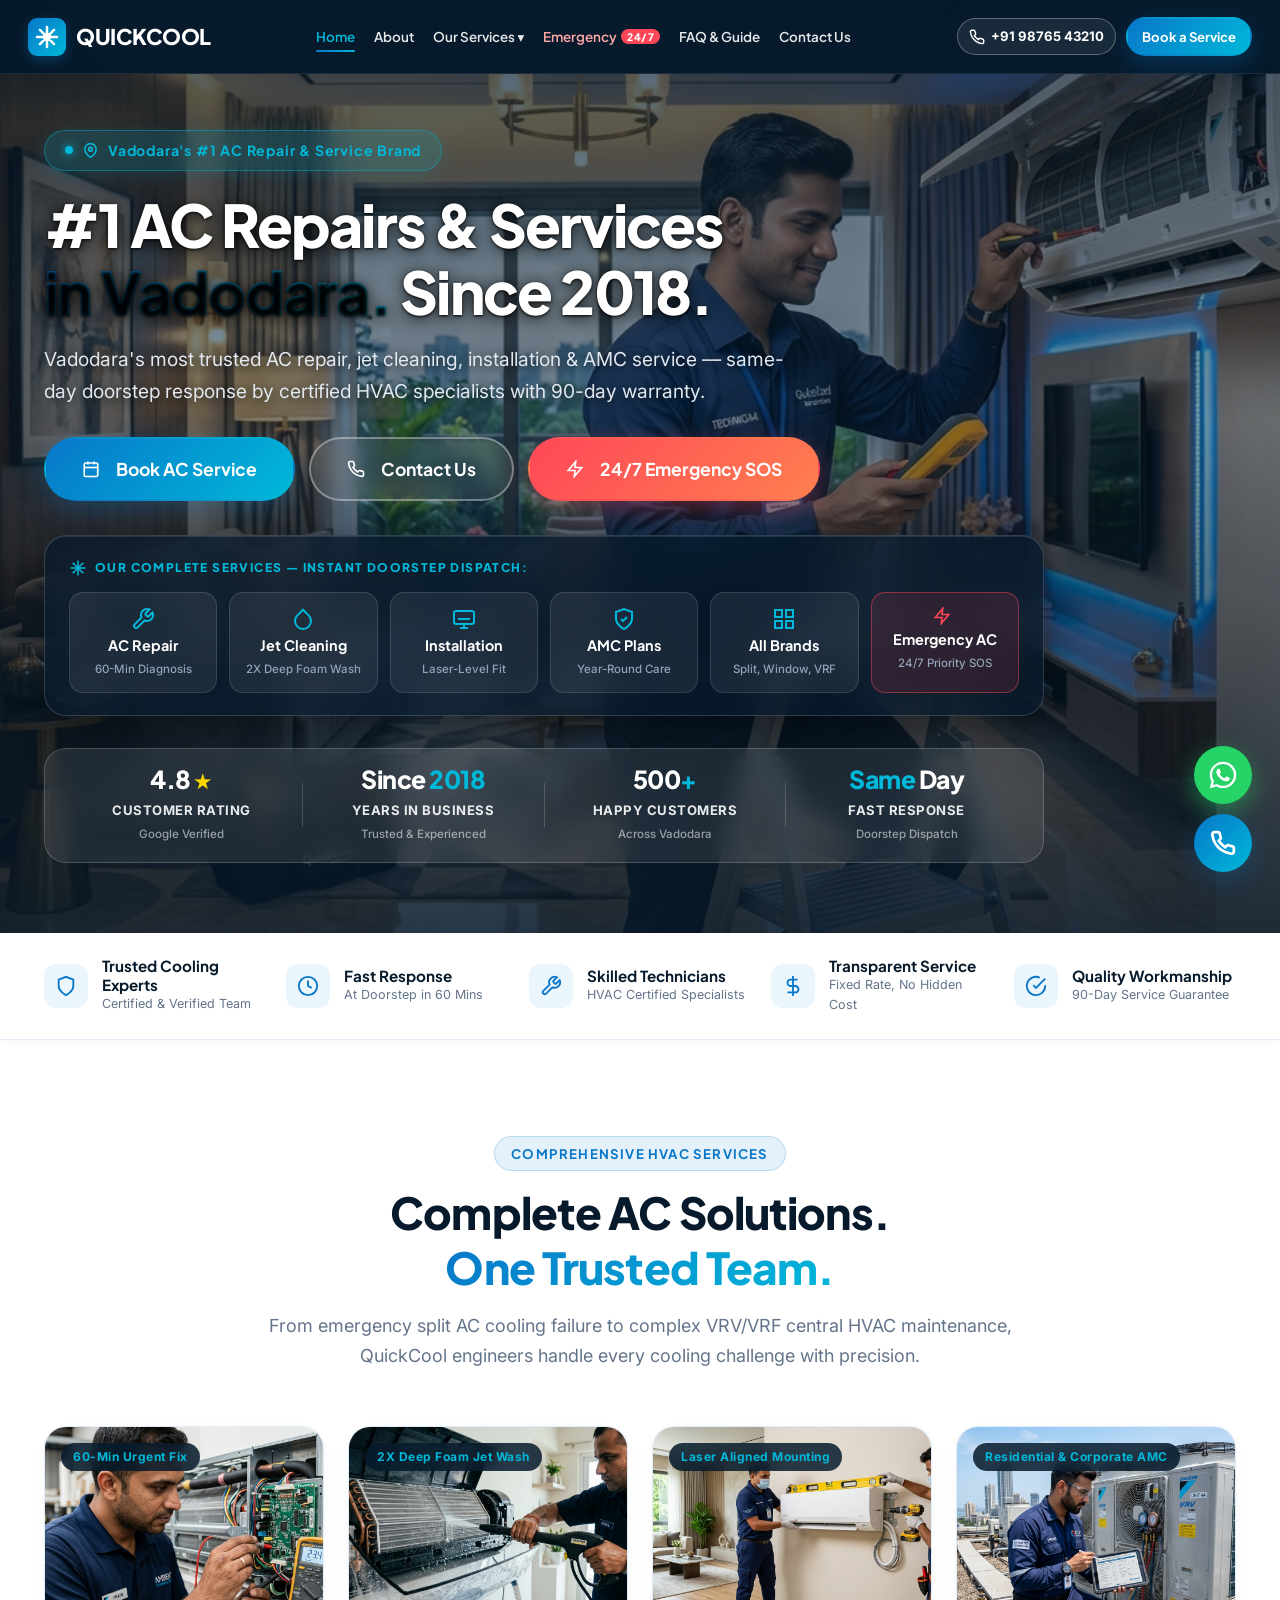
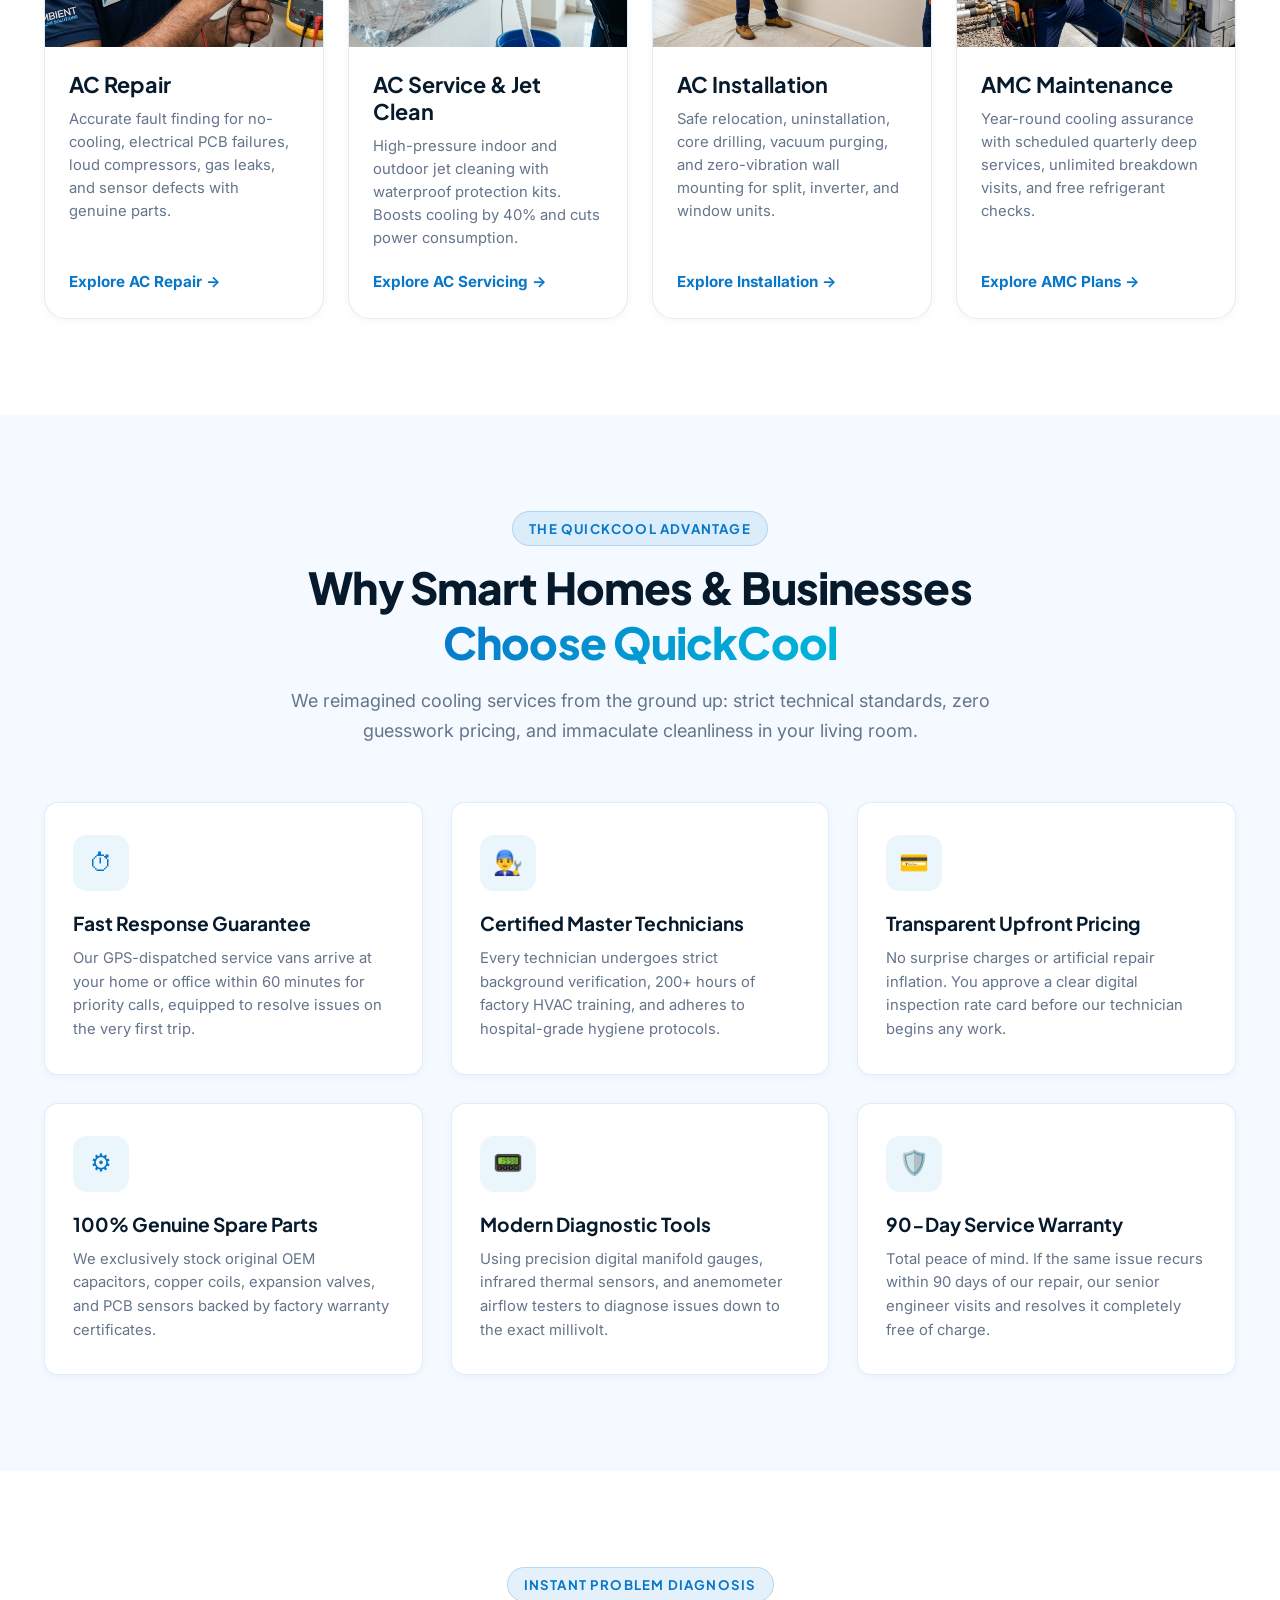
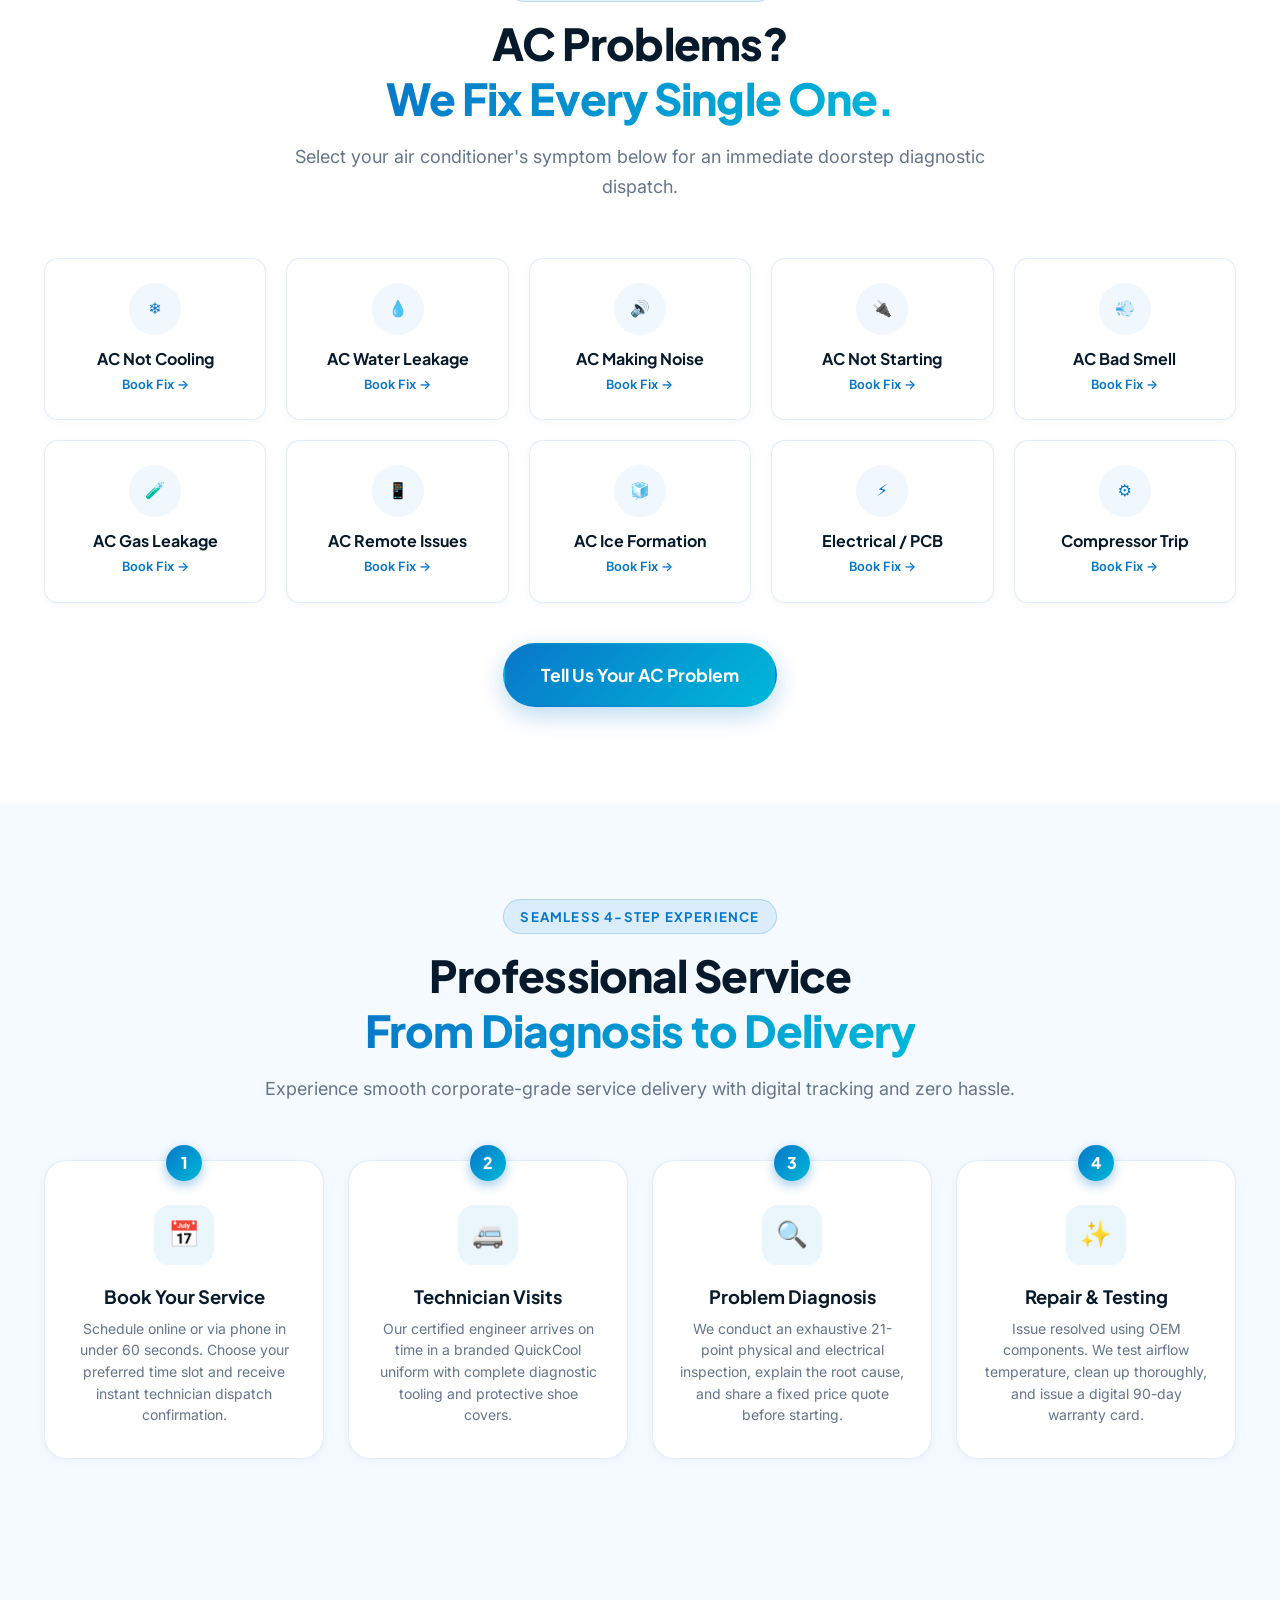
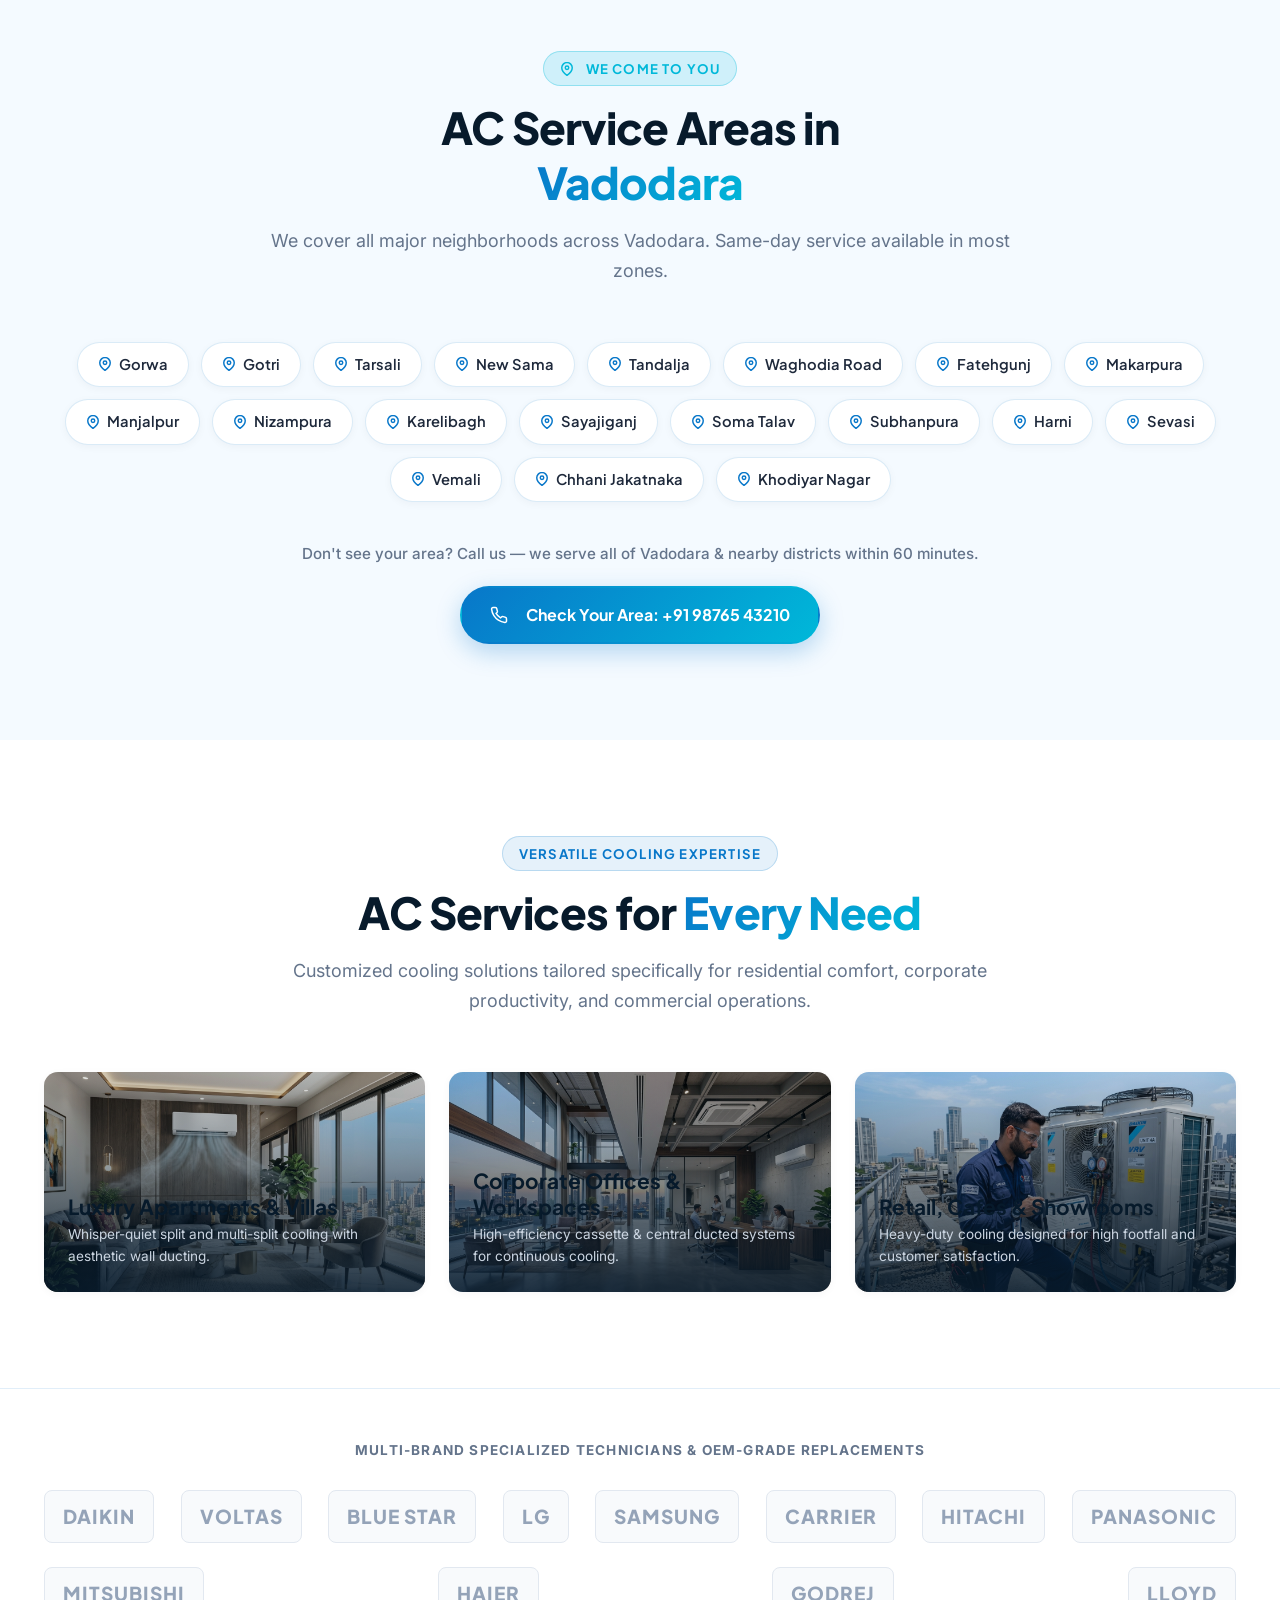
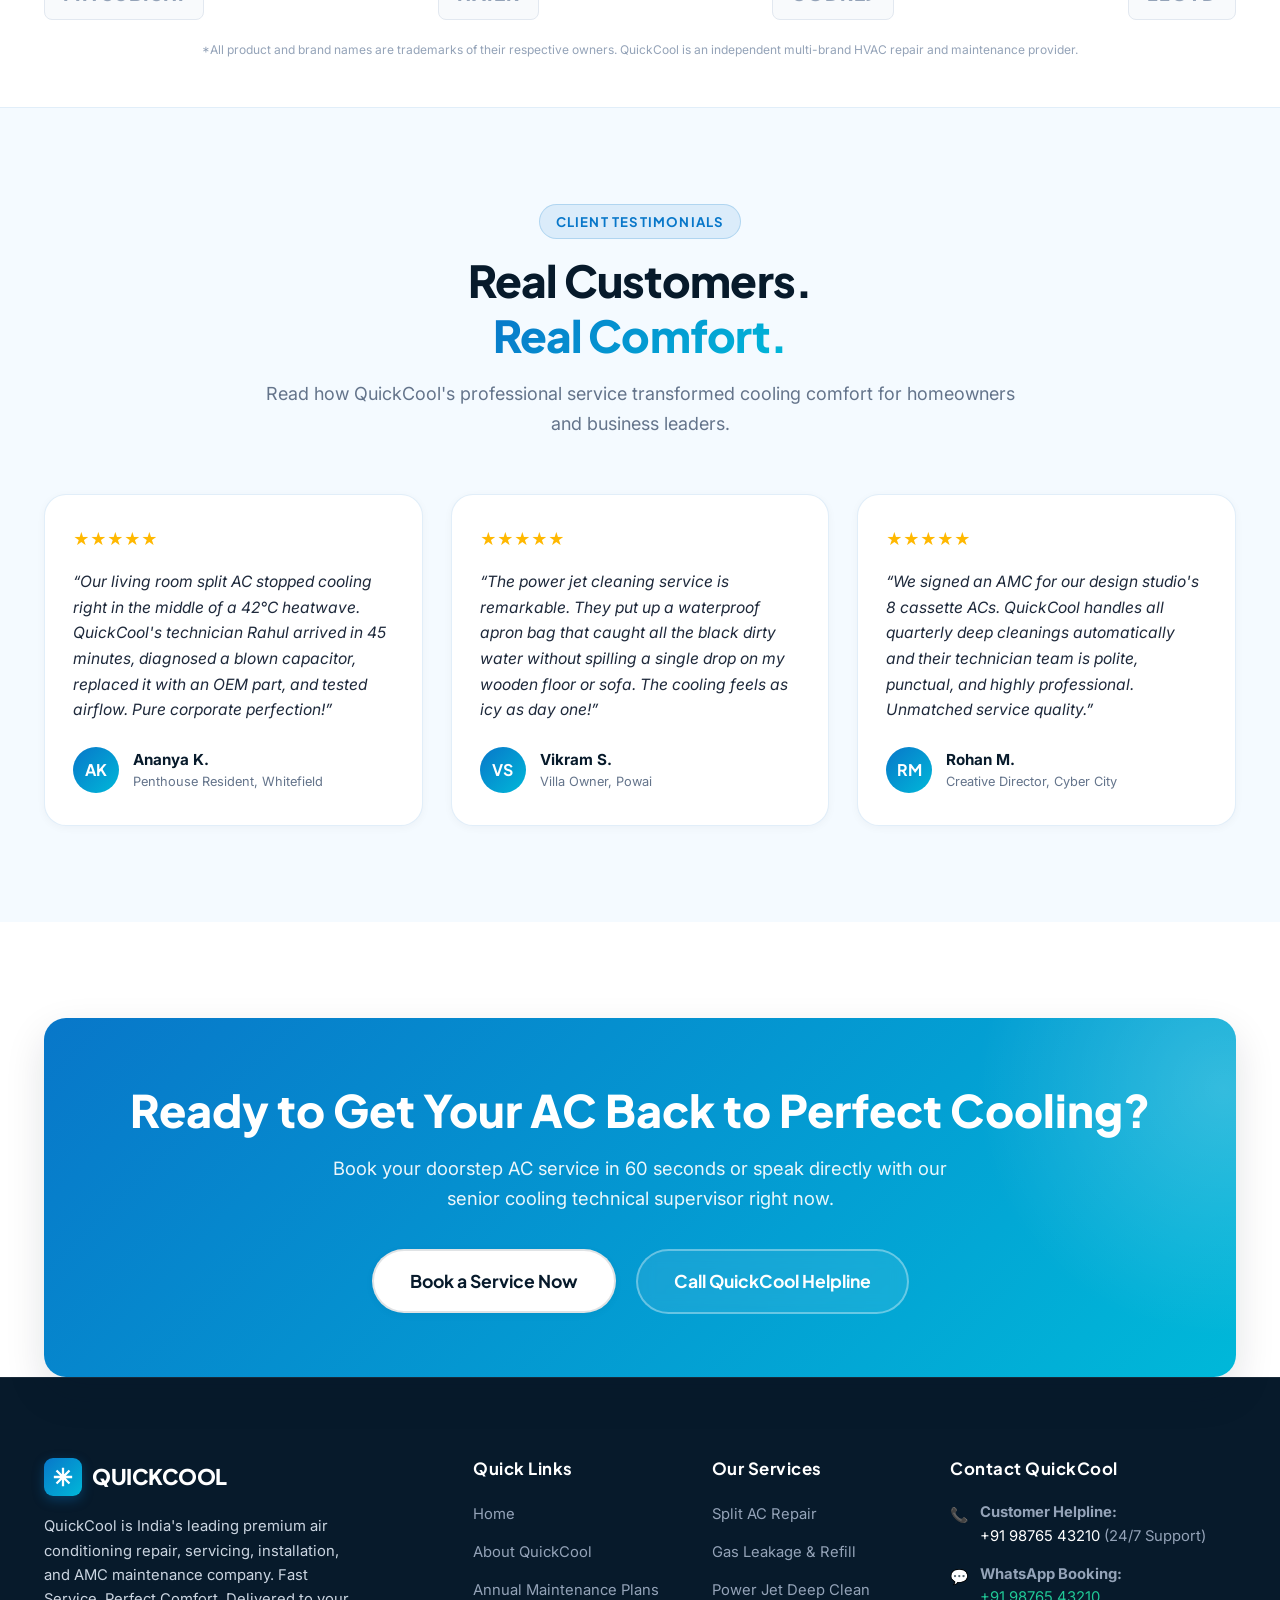
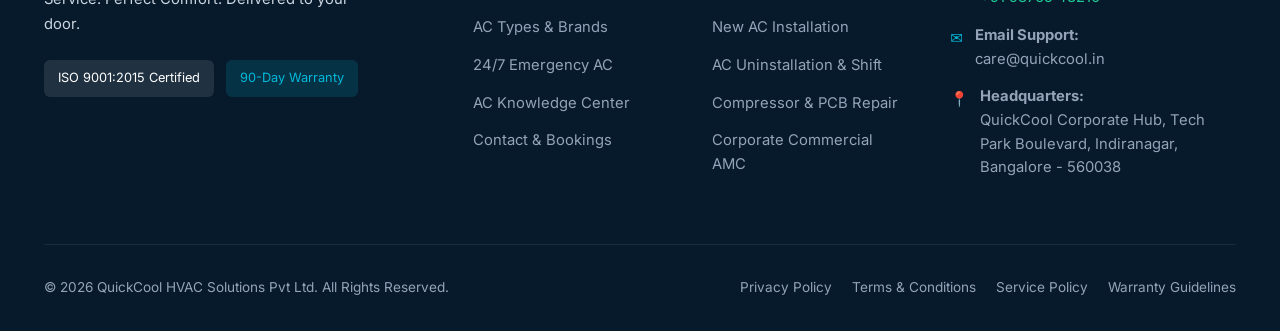
==== commit 00214b3f: "fix: resolve mojibake corruption with crisp SVGs and brighten hero overlays" ====
--- a/index.html
+++ b/index.html
@@ -3,7 +3,7 @@
 <head>
   <meta charset="UTF-8">
   <meta name="viewport" content="width=device-width, initial-scale=1.0">
-  <title>QuickCool | Premium AC Repair & Service â€” Fast Service. Perfect Comfort.</title>
+  <title>QuickCool | Premium AC Repair & Service — Fast Service. Perfect Comfort.</title>
   <meta name="description" content="QuickCool delivers luxury-standard AC repair, deep jet servicing, precision installation, and AMC maintenance across Delhi NCR, Mumbai, and Bangalore. Trained technicians, transparent pricing, and 90-day warranty.">
   <meta name="keywords" content="AC repair, AC service, AC installation, AC maintenance, split AC repair, emergency AC repair, QuickCool">
   
@@ -24,7 +24,7 @@
     "image": "images/hero_slide_1.jpg",
     "telephone": "+91-98765-43210",
     "email": "care@quickcool.in",
-    "priceRange": "â‚¹â‚¹",
+    "priceRange": "₹₹",
     "address": {
       "@type": "PostalAddress",
       "streetAddress": "QuickCool Corporate Tower, Outer Ring Road",
@@ -65,14 +65,14 @@
           <li class="nav-item"><a href="index.html" class="nav-link active">Home</a></li>
           <li class="nav-item"><a href="about.html" class="nav-link">About</a></li>
           <li class="nav-item has-dropdown">
-            <a href="ac-repair.html" class="nav-link">Our Services â–¾</a>
+            <a href="ac-repair.html" class="nav-link">Our Services ▾</a>
             <ul class="dropdown-menu">
-              <li class="dropdown-item"><a href="ac-repair.html"><span class="dropdown-icon">ðŸ”§</span> AC Repair & Diagnostics</a></li>
-              <li class="dropdown-item"><a href="ac-service.html"><span class="dropdown-icon">ðŸ’§</span> AC Service & Jet Clean</a></li>
-              <li class="dropdown-item"><a href="installation.html"><span class="dropdown-icon">ðŸ“</span> AC Installation & Relocation</a></li>
-              <li class="dropdown-item"><a href="amc.html"><span class="dropdown-icon">ðŸ›¡ï¸</span> Annual Maintenance (AMC)</a></li>
-              <li class="dropdown-item"><a href="ac-types-brands.html"><span class="dropdown-icon">ðŸ¢</span> AC Types & All Brands</a></li>
-              <li class="dropdown-item"><a href="emergency-service.html" style="color:var(--accent-red);"><span class="dropdown-icon">âš¡</span> 24/7 Emergency AC Fix</a></li>
+              <li class="dropdown-item"><a href="ac-repair.html"><span class="dropdown-icon">🔧</span> AC Repair & Diagnostics</a></li>
+              <li class="dropdown-item"><a href="ac-service.html"><span class="dropdown-icon">💧</span> AC Service & Jet Clean</a></li>
+              <li class="dropdown-item"><a href="installation.html"><span class="dropdown-icon">📐</span> AC Installation & Relocation</a></li>
+              <li class="dropdown-item"><a href="amc.html"><span class="dropdown-icon">🛡️</span> Annual Maintenance (AMC)</a></li>
+              <li class="dropdown-item"><a href="ac-types-brands.html"><span class="dropdown-icon">🏢</span> AC Types & All Brands</a></li>
+              <li class="dropdown-item"><a href="emergency-service.html" style="color:var(--accent-red);"><span class="dropdown-icon">⚡</span> 24/7 Emergency AC Fix</a></li>
             </ul>
           </li>
           <li class="nav-item">
@@ -128,14 +128,14 @@
       <li class="mobile-nav-item"><a href="index.html" class="mobile-nav-link active">Home</a></li>
       <li class="mobile-nav-item"><a href="about.html" class="mobile-nav-link">About Us</a></li>
       <li class="mobile-nav-item mobile-has-submenu">
-        <a href="#" class="mobile-nav-link">All Services <span class="submenu-arrow">â–¾</span></a>
+        <a href="#" class="mobile-nav-link">All Services <span class="submenu-arrow">▾</span></a>
         <ul class="mobile-submenu">
-          <li><a href="ac-repair.html">ðŸ”§ AC Repair & Diagnostics</a></li>
-          <li><a href="ac-service.html">ðŸ’§ AC Power Jet Foam Clean</a></li>
-          <li><a href="installation.html">ðŸ“ AC Installation & Relocation</a></li>
-          <li><a href="amc.html">ðŸ›¡ï¸ Annual Maintenance (AMC)</a></li>
-          <li><a href="ac-types-brands.html">ðŸ¢ AC Types & Brands</a></li>
-          <li><a href="emergency-service.html" style="color:var(--accent-red);">âš¡ 24/7 Emergency AC Fix</a></li>
+          <li><a href="ac-repair.html">🔧 AC Repair & Diagnostics</a></li>
+          <li><a href="ac-service.html">💧 AC Power Jet Foam Clean</a></li>
+          <li><a href="installation.html">📐 AC Installation & Relocation</a></li>
+          <li><a href="amc.html">🛡️ Annual Maintenance (AMC)</a></li>
+          <li><a href="ac-types-brands.html">🏢 AC Types & Brands</a></li>
+          <li><a href="emergency-service.html" style="color:var(--accent-red);">⚡ 24/7 Emergency AC Fix</a></li>
         </ul>
       </li>
       <li class="mobile-nav-item"><a href="ac-repair.html" class="mobile-nav-link">AC Repair</a></li>
@@ -180,12 +180,16 @@
       </div>
     </div>
 
-    <!-- Foreground Content (Solid, Never Cut Off, Never Hidden, 100% Mobile Responsive) -->
+        <!-- Foreground Content (Solid, Never Cut Off, Never Hidden, 100% Mobile Responsive) -->
     <div class="container hero-content-wrapper">
       <div class="hero-content">
         <div class="hero-pill-badge" id="heroDynamicBadge">
           <span class="badge-dot"></span>
-          <span class="badge-text">ðŸ“ Vadodara's #1 AC Repair &amp; Service Brand</span>
+          <svg width="15" height="15" viewBox="0 0 24 24" fill="none" stroke="currentColor" stroke-width="2.5" style="flex-shrink:0;">
+            <path d="M21 10c0 7-9 13-9 13s-9-6-9-13a9 9 0 0 1 18 0z"></path>
+            <circle cx="12" cy="10" r="3"></circle>
+          </svg>
+          <span class="badge-text">Vadodara's #1 AC Repair &amp; Service Brand</span>
         </div>
         
         <h1 class="hero-title">
@@ -194,56 +198,59 @@
         </h1>
         
         <p class="hero-subtitle">
-          Vadodara's most trusted AC repair, jet cleaning, installation &amp; AMC service â€” same-day doorstep response by certified HVAC specialists with 90-day warranty.
+          Vadodara's most trusted AC repair, jet cleaning, installation &amp; AMC service &mdash; same-day doorstep response by certified HVAC specialists with 90-day warranty.
         </p>
 
         <!-- CTAs: Book Service + Contact Us + Emergency SOS -->
         <div class="hero-ctas">
           <a href="#bookingModal" class="btn btn-primary btn-lg open-booking-modal">
-            <span>ðŸ“…</span> Book AC Service
+            <svg width="18" height="18" viewBox="0 0 24 24" fill="none" stroke="currentColor" stroke-width="2.2" style="margin-right:6px;"><rect x="3" y="4" width="18" height="18" rx="2" ry="2"></rect><line x1="16" y1="2" x2="16" y2="6"></line><line x1="8" y1="2" x2="8" y2="6"></line><line x1="3" y1="10" x2="21" y2="10"></line></svg>
+            Book AC Service
           </a>
           <a href="contact.html" class="btn btn-outline-white btn-lg">
-            <span>ðŸ“ž</span> Contact Us
+            <svg width="18" height="18" viewBox="0 0 24 24" fill="none" stroke="currentColor" stroke-width="2.2" style="margin-right:6px;"><path d="M22 16.92v3a2 2 0 0 1-2.18 2 19.79 19.79 0 0 1-8.63-3.07 19.5 19.5 0 0 1-6-6 19.79 19.79 0 0 1-3.07-8.67A2 2 0 0 1 4.11 2h3a2 2 0 0 1 2 1.72 12.84 12.84 0 0 0 .7 2.81 2 2 0 0 1-.45 2.11L8.09 9.91a16 16 0 0 0 6 6l1.27-1.27a2 2 0 0 1 2.11-.45 12.84 12.84 0 0 0 2.81.7A2 2 0 0 1 22 16.92z"/></svg>
+            Contact Us
           </a>
           <a href="emergency-service.html" class="btn btn-emergency btn-lg">
-            <span>ðŸš¨</span> 24/7 Emergency SOS
+            <svg width="18" height="18" viewBox="0 0 24 24" fill="none" stroke="currentColor" stroke-width="2.2" style="margin-right:6px;"><polygon points="13 2 3 14 12 14 11 22 21 10 12 10 13 2"></polygon></svg>
+            24/7 Emergency SOS
           </a>
         </div>
 
         <!-- ALL SERVICES DIRECTORY ON HERO SECTION -->
         <div class="hero-services-menu">
           <div class="hero-services-header">
-            <span>â„ï¸</span>
-            <span>OUR COMPLETE SERVICES â€” INSTANT DOORSTEP DISPATCH:</span>
+            <svg width="18" height="18" viewBox="0 0 24 24" fill="none" stroke="var(--secondary)" stroke-width="2"><line x1="12" y1="2" x2="12" y2="22"></line><line x1="2" y1="12" x2="22" y2="12"></line><line x1="4.93" y1="4.93" x2="19.07" y2="19.07"></line><line x1="4.93" y1="19.07" x2="19.07" y2="4.93"></line></svg>
+            <span>OUR COMPLETE SERVICES &mdash; INSTANT DOORSTEP DISPATCH:</span>
           </div>
           <div class="hero-services-grid">
             <a href="ac-repair.html" class="hero-service-card">
-              <span class="service-icon">ðŸ”§</span>
+              <span class="service-icon"><svg width="24" height="24" viewBox="0 0 24 24" fill="none" stroke="currentColor" stroke-width="2"><path d="M14.7 6.3a1 1 0 0 0 0 1.4l1.6 1.6a1 1 0 0 0 1.4 0l3.77-3.77a6 6 0 0 1-7.94 7.94l-6.91 6.91a2.12 2.12 0 0 1-3-3l6.91-6.91a6 6 0 0 1 7.94-7.94l-3.76 3.76z"></path></svg></span>
               <span class="service-title">AC Repair</span>
               <span class="service-desc">60-Min Diagnosis</span>
             </a>
             <a href="ac-service.html" class="hero-service-card">
-              <span class="service-icon">ðŸ’§</span>
+              <span class="service-icon"><svg width="24" height="24" viewBox="0 0 24 24" fill="none" stroke="currentColor" stroke-width="2"><path d="M12 2.69l5.66 5.66a8 8 0 1 1-11.31 0z"></path></svg></span>
               <span class="service-title">Jet Cleaning</span>
               <span class="service-desc">2X Deep Foam Wash</span>
             </a>
             <a href="installation.html" class="hero-service-card">
-              <span class="service-icon">ðŸ“</span>
+              <span class="service-icon"><svg width="24" height="24" viewBox="0 0 24 24" fill="none" stroke="currentColor" stroke-width="2"><rect x="2" y="4" width="20" height="13" rx="2" ry="2"></rect><line x1="6" y1="12" x2="18" y2="12"></line><line x1="8" y1="21" x2="16" y2="21"></line><line x1="12" y1="17" x2="12" y2="21"></line></svg></span>
               <span class="service-title">Installation</span>
               <span class="service-desc">Laser-Level Fit</span>
             </a>
             <a href="amc.html" class="hero-service-card">
-              <span class="service-icon">ðŸ›¡ï¸</span>
+              <span class="service-icon"><svg width="24" height="24" viewBox="0 0 24 24" fill="none" stroke="currentColor" stroke-width="2"><path d="M12 22s8-4 8-10V5l-8-3-8 3v7c0 6 8 10 8 10z"></path><polyline points="9 12 11 14 15 10"></polyline></svg></span>
               <span class="service-title">AMC Plans</span>
               <span class="service-desc">Year-Round Care</span>
             </a>
             <a href="ac-types-brands.html" class="hero-service-card">
-              <span class="service-icon">ðŸ¢</span>
+              <span class="service-icon"><svg width="24" height="24" viewBox="0 0 24 24" fill="none" stroke="currentColor" stroke-width="2"><rect x="3" y="3" width="7" height="7"></rect><rect x="14" y="3" width="7" height="7"></rect><rect x="14" y="14" width="7" height="7"></rect><rect x="3" y="14" width="7" height="7"></rect></svg></span>
               <span class="service-title">All Brands</span>
               <span class="service-desc">Split, Window, VRF</span>
             </a>
             <a href="emergency-service.html" class="hero-service-card card-emergency">
-              <span class="service-icon">âš¡</span>
+              <span class="service-icon"><svg width="18" height="18" viewBox="0 0 24 24" fill="none" stroke="currentColor" stroke-width="2.2" style="margin-right:6px;"><polygon points="13 2 3 14 12 14 11 22 21 10 12 10 13 2"></polygon></svg></span>
               <span class="service-title">Emergency AC</span>
               <span class="service-desc">24/7 Priority SOS</span>
             </a>
@@ -271,15 +278,14 @@
           </div>
           <div class="hero-stat-divider"></div>
           <div class="hero-stat-item">
-            <div class="hero-stat-value">Same Day</div>
-            <div class="hero-stat-label">Service Available</div>
-            <div class="hero-stat-sub">Fast Response</div>
-          </div>
-        </div>
-      </div>
-    </div>
-
-
+            <div class="hero-stat-value"><span class="hero-stat-day">Same</span> Day</div>
+            <div class="hero-stat-label">Fast Response</div>
+            <div class="hero-stat-sub">Doorstep Dispatch</div>
+          </div>
+        </div>
+
+      </div>
+    </div>
   </section>
 
   <!-- 6. TRUST STRIP IMMEDIATELY BELOW HERO -->
@@ -371,7 +377,7 @@
           <div class="service-card-body">
             <h3 class="service-card-title">AC Repair</h3>
             <p class="service-card-desc">Accurate fault finding for no-cooling, electrical PCB failures, loud compressors, gas leaks, and sensor defects with genuine parts.</p>
-            <a href="ac-repair.html" class="service-card-link">Explore AC Repair â†’</a>
+            <a href="ac-repair.html" class="service-card-link">Explore AC Repair →</a>
           </div>
         </div>
 
@@ -384,7 +390,7 @@
           <div class="service-card-body">
             <h3 class="service-card-title">AC Service & Jet Clean</h3>
             <p class="service-card-desc">High-pressure indoor and outdoor jet cleaning with waterproof protection kits. Boosts cooling by 40% and cuts power consumption.</p>
-            <a href="ac-service.html" class="service-card-link">Explore AC Servicing â†’</a>
+            <a href="ac-service.html" class="service-card-link">Explore AC Servicing →</a>
           </div>
         </div>
 
@@ -397,7 +403,7 @@
           <div class="service-card-body">
             <h3 class="service-card-title">AC Installation</h3>
             <p class="service-card-desc">Safe relocation, uninstallation, core drilling, vacuum purging, and zero-vibration wall mounting for split, inverter, and window units.</p>
-            <a href="installation.html" class="service-card-link">Explore Installation â†’</a>
+            <a href="installation.html" class="service-card-link">Explore Installation →</a>
           </div>
         </div>
 
@@ -410,7 +416,7 @@
           <div class="service-card-body">
             <h3 class="service-card-title">AMC Maintenance</h3>
             <p class="service-card-desc">Year-round cooling assurance with scheduled quarterly deep services, unlimited breakdown visits, and free refrigerant checks.</p>
-            <a href="amc.html" class="service-card-link">Explore AMC Plans â†’</a>
+            <a href="amc.html" class="service-card-link">Explore AMC Plans →</a>
           </div>
         </div>
       </div>
@@ -428,37 +434,37 @@
 
       <div class="benefits-grid">
         <div class="benefit-card">
-          <div class="benefit-icon">â±</div>
+          <div class="benefit-icon">⏱</div>
           <h3 class="benefit-title">Fast Response Guarantee</h3>
           <p class="benefit-desc">Our GPS-dispatched service vans arrive at your home or office within 60 minutes for priority calls, equipped to resolve issues on the very first trip.</p>
         </div>
 
         <div class="benefit-card">
-          <div class="benefit-icon">ðŸ‘¨â€ðŸ”§</div>
+          <div class="benefit-icon">👨‍🔧</div>
           <h3 class="benefit-title">Certified Master Technicians</h3>
           <p class="benefit-desc">Every technician undergoes strict background verification, 200+ hours of factory HVAC training, and adheres to hospital-grade hygiene protocols.</p>
         </div>
 
         <div class="benefit-card">
-          <div class="benefit-icon">ðŸ’³</div>
+          <div class="benefit-icon">💳</div>
           <h3 class="benefit-title">Transparent Upfront Pricing</h3>
           <p class="benefit-desc">No surprise charges or artificial repair inflation. You approve a clear digital inspection rate card before our technician begins any work.</p>
         </div>
 
         <div class="benefit-card">
-          <div class="benefit-icon">âš™ï¸</div>
+          <div class="benefit-icon">⚙️</div>
           <h3 class="benefit-title">100% Genuine Spare Parts</h3>
           <p class="benefit-desc">We exclusively stock original OEM capacitors, copper coils, expansion valves, and PCB sensors backed by factory warranty certificates.</p>
         </div>
 
         <div class="benefit-card">
-          <div class="benefit-icon">ðŸ“Ÿ</div>
+          <div class="benefit-icon">📟</div>
           <h3 class="benefit-title">Modern Diagnostic Tools</h3>
           <p class="benefit-desc">Using precision digital manifold gauges, infrared thermal sensors, and anemometer airflow testers to diagnose issues down to the exact millivolt.</p>
         </div>
 
         <div class="benefit-card">
-          <div class="benefit-icon">ðŸ›¡ï¸</div>
+          <div class="benefit-icon">🛡️</div>
           <h3 class="benefit-title">90-Day Service Warranty</h3>
           <p class="benefit-desc">Total peace of mind. If the same issue recurs within 90 days of our repair, our senior engineer visits and resolves it completely free of charge.</p>
         </div>
@@ -477,63 +483,63 @@
 
       <div class="problems-grid">
         <div class="problem-card" data-problem="AC Not Cooling">
-          <div class="problem-icon-wrap">â„ï¸</div>
+          <div class="problem-icon-wrap">❄️</div>
           <h4 class="problem-name">AC Not Cooling</h4>
-          <span class="problem-action">Book Fix â†’</span>
+          <span class="problem-action">Book Fix →</span>
         </div>
 
         <div class="problem-card" data-problem="AC Water Leakage">
-          <div class="problem-icon-wrap">ðŸ’§</div>
+          <div class="problem-icon-wrap">💧</div>
           <h4 class="problem-name">AC Water Leakage</h4>
-          <span class="problem-action">Book Fix â†’</span>
+          <span class="problem-action">Book Fix →</span>
         </div>
 
         <div class="problem-card" data-problem="AC Making Noise">
-          <div class="problem-icon-wrap">ðŸ”Š</div>
+          <div class="problem-icon-wrap">🔊</div>
           <h4 class="problem-name">AC Making Noise</h4>
-          <span class="problem-action">Book Fix â†’</span>
+          <span class="problem-action">Book Fix →</span>
         </div>
 
         <div class="problem-card" data-problem="AC Not Starting">
-          <div class="problem-icon-wrap">ðŸ”Œ</div>
+          <div class="problem-icon-wrap">🔌</div>
           <h4 class="problem-name">AC Not Starting</h4>
-          <span class="problem-action">Book Fix â†’</span>
+          <span class="problem-action">Book Fix →</span>
         </div>
 
         <div class="problem-card" data-problem="AC Bad Smell">
-          <div class="problem-icon-wrap">ðŸ’¨</div>
+          <div class="problem-icon-wrap">💨</div>
           <h4 class="problem-name">AC Bad Smell</h4>
-          <span class="problem-action">Book Fix â†’</span>
+          <span class="problem-action">Book Fix →</span>
         </div>
 
         <div class="problem-card" data-problem="AC Gas Leakage">
-          <div class="problem-icon-wrap">ðŸ§ª</div>
+          <div class="problem-icon-wrap">🧪</div>
           <h4 class="problem-name">AC Gas Leakage</h4>
-          <span class="problem-action">Book Fix â†’</span>
+          <span class="problem-action">Book Fix →</span>
         </div>
 
         <div class="problem-card" data-problem="AC Remote Not Working">
-          <div class="problem-icon-wrap">ðŸ“±</div>
+          <div class="problem-icon-wrap">📱</div>
           <h4 class="problem-name">AC Remote Issues</h4>
-          <span class="problem-action">Book Fix â†’</span>
+          <span class="problem-action">Book Fix →</span>
         </div>
 
         <div class="problem-card" data-problem="AC Ice Formation">
-          <div class="problem-icon-wrap">ðŸ§Š</div>
+          <div class="problem-icon-wrap">🧊</div>
           <h4 class="problem-name">AC Ice Formation</h4>
-          <span class="problem-action">Book Fix â†’</span>
+          <span class="problem-action">Book Fix →</span>
         </div>
 
         <div class="problem-card" data-problem="AC Electrical Problems">
-          <div class="problem-icon-wrap">âš¡</div>
+          <div class="problem-icon-wrap">⚡</div>
           <h4 class="problem-name">Electrical / PCB</h4>
-          <span class="problem-action">Book Fix â†’</span>
+          <span class="problem-action">Book Fix →</span>
         </div>
 
         <div class="problem-card" data-problem="AC Compressor Problems">
-          <div class="problem-icon-wrap">âš™ï¸</div>
+          <div class="problem-icon-wrap">⚙️</div>
           <h4 class="problem-name">Compressor Trip</h4>
-          <span class="problem-action">Book Fix â†’</span>
+          <span class="problem-action">Book Fix →</span>
         </div>
       </div>
 
@@ -555,28 +561,28 @@
       <div class="process-grid">
         <div class="process-card">
           <div class="process-step-num">1</div>
-          <div class="process-icon">ðŸ“…</div>
+          <div class="process-icon">📅</div>
           <h3 class="process-title">Book Your Service</h3>
           <p class="process-desc">Schedule online or via phone in under 60 seconds. Choose your preferred time slot and receive instant technician dispatch confirmation.</p>
         </div>
 
         <div class="process-card">
           <div class="process-step-num">2</div>
-          <div class="process-icon">ðŸš</div>
+          <div class="process-icon">🚐</div>
           <h3 class="process-title">Technician Visits</h3>
           <p class="process-desc">Our certified engineer arrives on time in a branded QuickCool uniform with complete diagnostic tooling and protective shoe covers.</p>
         </div>
 
         <div class="process-card">
           <div class="process-step-num">3</div>
-          <div class="process-icon">ðŸ”</div>
+          <div class="process-icon">🔍</div>
           <h3 class="process-title">Problem Diagnosis</h3>
           <p class="process-desc">We conduct an exhaustive 21-point physical and electrical inspection, explain the root cause, and share a fixed price quote before starting.</p>
         </div>
 
         <div class="process-card">
           <div class="process-step-num">4</div>
-          <div class="process-icon">âœ¨</div>
+          <div class="process-icon">✨</div>
           <h3 class="process-title">Repair & Testing</h3>
           <p class="process-desc">Issue resolved using OEM components. We test airflow temperature, clean up thoroughly, and issue a digital 90-day warranty card.</p>
         </div>
@@ -584,40 +590,52 @@
     </div>
   </section>
 
+  
   <!-- SERVICE AREAS IN VADODARA — Location Chips Section -->
   <section class="section bg-ice" id="serviceAreas">
     <div class="container">
       <div class="section-header">
-        <span class="badge-tag badge-light">📍 We Come to You</span>
+        <span class="badge-tag badge-light">
+          <svg width="14" height="14" viewBox="0 0 24 24" fill="none" stroke="currentColor" stroke-width="2.5" style="margin-right:4px; vertical-align:-2px;">
+            <path d="M21 10c0 7-9 13-9 13s-9-6-9-13a9 9 0 0 1 18 0z"></path>
+            <circle cx="12" cy="10" r="3"></circle>
+          </svg>
+          We Come to You
+        </span>
         <h2 class="section-title">AC Service Areas in<br><span class="gradient-text">Vadodara</span></h2>
-        <p class="section-desc">We cover all areas across Vadodara. Same-day service available in most zones.</p>
+        <p class="section-desc">We cover all major neighborhoods across Vadodara. Same-day service available in most zones.</p>
       </div>
 
       <div class="location-chips-grid">
-        <div class="location-chip"><span class="loc-pin">📍</span> Gorwa</div>
-        <div class="location-chip"><span class="loc-pin">📍</span> Gotri</div>
-        <div class="location-chip"><span class="loc-pin">📍</span> Tarsali</div>
-        <div class="location-chip"><span class="loc-pin">📍</span> New Sama</div>
-        <div class="location-chip"><span class="loc-pin">📍</span> Tandalja</div>
-        <div class="location-chip"><span class="loc-pin">📍</span> Waghodia Road</div>
-        <div class="location-chip"><span class="loc-pin">📍</span> Fatehgunj</div>
-        <div class="location-chip"><span class="loc-pin">📍</span> Makarpura</div>
-        <div class="location-chip"><span class="loc-pin">📍</span> Manjalpur</div>
-        <div class="location-chip"><span class="loc-pin">📍</span> Nizampura</div>
-        <div class="location-chip"><span class="loc-pin">📍</span> Karelibagh</div>
-        <div class="location-chip"><span class="loc-pin">📍</span> Sayajiganj</div>
-        <div class="location-chip"><span class="loc-pin">📍</span> Soma Talav</div>
-        <div class="location-chip"><span class="loc-pin">📍</span> Subhanpura</div>
-        <div class="location-chip"><span class="loc-pin">📍</span> Harni</div>
-        <div class="location-chip"><span class="loc-pin">📍</span> Sevasi</div>
-        <div class="location-chip"><span class="loc-pin">📍</span> Vemali</div>
-        <div class="location-chip"><span class="loc-pin">📍</span> Chhani Jakatnaka</div>
-        <div class="location-chip"><span class="loc-pin">📍</span> Khodiyar Nagar</div>
+        <div class="location-chip"><svg class="loc-pin-svg" width="14" height="14" viewBox="0 0 24 24" fill="none" stroke="var(--primary)" stroke-width="2.5"><path d="M21 10c0 7-9 13-9 13s-9-6-9-13a9 9 0 0 1 18 0z"></path><circle cx="12" cy="10" r="3"></circle></svg> Gorwa</div>
+        <div class="location-chip"><svg class="loc-pin-svg" width="14" height="14" viewBox="0 0 24 24" fill="none" stroke="var(--primary)" stroke-width="2.5"><path d="M21 10c0 7-9 13-9 13s-9-6-9-13a9 9 0 0 1 18 0z"></path><circle cx="12" cy="10" r="3"></circle></svg> Gotri</div>
+        <div class="location-chip"><svg class="loc-pin-svg" width="14" height="14" viewBox="0 0 24 24" fill="none" stroke="var(--primary)" stroke-width="2.5"><path d="M21 10c0 7-9 13-9 13s-9-6-9-13a9 9 0 0 1 18 0z"></path><circle cx="12" cy="10" r="3"></circle></svg> Tarsali</div>
+        <div class="location-chip"><svg class="loc-pin-svg" width="14" height="14" viewBox="0 0 24 24" fill="none" stroke="var(--primary)" stroke-width="2.5"><path d="M21 10c0 7-9 13-9 13s-9-6-9-13a9 9 0 0 1 18 0z"></path><circle cx="12" cy="10" r="3"></circle></svg> New Sama</div>
+        <div class="location-chip"><svg class="loc-pin-svg" width="14" height="14" viewBox="0 0 24 24" fill="none" stroke="var(--primary)" stroke-width="2.5"><path d="M21 10c0 7-9 13-9 13s-9-6-9-13a9 9 0 0 1 18 0z"></path><circle cx="12" cy="10" r="3"></circle></svg> Tandalja</div>
+        <div class="location-chip"><svg class="loc-pin-svg" width="14" height="14" viewBox="0 0 24 24" fill="none" stroke="var(--primary)" stroke-width="2.5"><path d="M21 10c0 7-9 13-9 13s-9-6-9-13a9 9 0 0 1 18 0z"></path><circle cx="12" cy="10" r="3"></circle></svg> Waghodia Road</div>
+        <div class="location-chip"><svg class="loc-pin-svg" width="14" height="14" viewBox="0 0 24 24" fill="none" stroke="var(--primary)" stroke-width="2.5"><path d="M21 10c0 7-9 13-9 13s-9-6-9-13a9 9 0 0 1 18 0z"></path><circle cx="12" cy="10" r="3"></circle></svg> Fatehgunj</div>
+        <div class="location-chip"><svg class="loc-pin-svg" width="14" height="14" viewBox="0 0 24 24" fill="none" stroke="var(--primary)" stroke-width="2.5"><path d="M21 10c0 7-9 13-9 13s-9-6-9-13a9 9 0 0 1 18 0z"></path><circle cx="12" cy="10" r="3"></circle></svg> Makarpura</div>
+        <div class="location-chip"><svg class="loc-pin-svg" width="14" height="14" viewBox="0 0 24 24" fill="none" stroke="var(--primary)" stroke-width="2.5"><path d="M21 10c0 7-9 13-9 13s-9-6-9-13a9 9 0 0 1 18 0z"></path><circle cx="12" cy="10" r="3"></circle></svg> Manjalpur</div>
+        <div class="location-chip"><svg class="loc-pin-svg" width="14" height="14" viewBox="0 0 24 24" fill="none" stroke="var(--primary)" stroke-width="2.5"><path d="M21 10c0 7-9 13-9 13s-9-6-9-13a9 9 0 0 1 18 0z"></path><circle cx="12" cy="10" r="3"></circle></svg> Nizampura</div>
+        <div class="location-chip"><svg class="loc-pin-svg" width="14" height="14" viewBox="0 0 24 24" fill="none" stroke="var(--primary)" stroke-width="2.5"><path d="M21 10c0 7-9 13-9 13s-9-6-9-13a9 9 0 0 1 18 0z"></path><circle cx="12" cy="10" r="3"></circle></svg> Karelibagh</div>
+        <div class="location-chip"><svg class="loc-pin-svg" width="14" height="14" viewBox="0 0 24 24" fill="none" stroke="var(--primary)" stroke-width="2.5"><path d="M21 10c0 7-9 13-9 13s-9-6-9-13a9 9 0 0 1 18 0z"></path><circle cx="12" cy="10" r="3"></circle></svg> Sayajiganj</div>
+        <div class="location-chip"><svg class="loc-pin-svg" width="14" height="14" viewBox="0 0 24 24" fill="none" stroke="var(--primary)" stroke-width="2.5"><path d="M21 10c0 7-9 13-9 13s-9-6-9-13a9 9 0 0 1 18 0z"></path><circle cx="12" cy="10" r="3"></circle></svg> Soma Talav</div>
+        <div class="location-chip"><svg class="loc-pin-svg" width="14" height="14" viewBox="0 0 24 24" fill="none" stroke="var(--primary)" stroke-width="2.5"><path d="M21 10c0 7-9 13-9 13s-9-6-9-13a9 9 0 0 1 18 0z"></path><circle cx="12" cy="10" r="3"></circle></svg> Subhanpura</div>
+        <div class="location-chip"><svg class="loc-pin-svg" width="14" height="14" viewBox="0 0 24 24" fill="none" stroke="var(--primary)" stroke-width="2.5"><path d="M21 10c0 7-9 13-9 13s-9-6-9-13a9 9 0 0 1 18 0z"></path><circle cx="12" cy="10" r="3"></circle></svg> Harni</div>
+        <div class="location-chip"><svg class="loc-pin-svg" width="14" height="14" viewBox="0 0 24 24" fill="none" stroke="var(--primary)" stroke-width="2.5"><path d="M21 10c0 7-9 13-9 13s-9-6-9-13a9 9 0 0 1 18 0z"></path><circle cx="12" cy="10" r="3"></circle></svg> Sevasi</div>
+        <div class="location-chip"><svg class="loc-pin-svg" width="14" height="14" viewBox="0 0 24 24" fill="none" stroke="var(--primary)" stroke-width="2.5"><path d="M21 10c0 7-9 13-9 13s-9-6-9-13a9 9 0 0 1 18 0z"></path><circle cx="12" cy="10" r="3"></circle></svg> Vemali</div>
+        <div class="location-chip"><svg class="loc-pin-svg" width="14" height="14" viewBox="0 0 24 24" fill="none" stroke="var(--primary)" stroke-width="2.5"><path d="M21 10c0 7-9 13-9 13s-9-6-9-13a9 9 0 0 1 18 0z"></path><circle cx="12" cy="10" r="3"></circle></svg> Chhani Jakatnaka</div>
+        <div class="location-chip"><svg class="loc-pin-svg" width="14" height="14" viewBox="0 0 24 24" fill="none" stroke="var(--primary)" stroke-width="2.5"><path d="M21 10c0 7-9 13-9 13s-9-6-9-13a9 9 0 0 1 18 0z"></path><circle cx="12" cy="10" r="3"></circle></svg> Khodiyar Nagar</div>
       </div>
 
       <div class="location-cta">
-        <p class="location-note">Don't see your area? Call us — we serve all of Vadodara &amp; nearby districts.</p>
-        <a href="tel:+919876543210" class="btn btn-primary">📞 Check Your Area</a>
+        <p class="location-note">Don't see your area? Call us &mdash; we serve all of Vadodara &amp; nearby districts within 60 minutes.</p>
+        <a href="tel:+919876543210" class="btn btn-primary">
+          <svg width="18" height="18" viewBox="0 0 24 24" fill="none" stroke="currentColor" stroke-width="2" style="margin-right:8px; vertical-align:-3px;">
+            <path d="M22 16.92v3a2 2 0 0 1-2.18 2 19.79 19.79 0 0 1-8.63-3.07 19.5 19.5 0 0 1-6-6 19.79 19.79 0 0 1-3.07-8.67A2 2 0 0 1 4.11 2h3a2 2 0 0 1 2 1.72 12.84 12.84 0 0 0 .7 2.81 2 2 0 0 1-.45 2.11L8.09 9.91a16 16 0 0 0 6 6l1.27-1.27a2 2 0 0 1 2.11-.45 12.84 12.84 0 0 0 2.81.7A2 2 0 0 1 22 16.92z"/>
+          </svg>
+          Check Your Area: +91 98765 43210
+        </a>
       </div>
     </div>
   </section>
@@ -702,8 +720,8 @@
       <div class="testimonials-grid">
         <div class="testimonial-card">
           <div>
-            <div class="stars">â˜…â˜…â˜…â˜…â˜…</div>
-            <p class="testimonial-text">â€œOur living room split AC stopped cooling right in the middle of a 42Â°C heatwave. QuickCool's technician Rahul arrived in 45 minutes, diagnosed a blown capacitor, replaced it with an OEM part, and tested airflow. Pure corporate perfection!â€</p>
+            <div class="stars">★★★★★</div>
+            <p class="testimonial-text">“Our living room split AC stopped cooling right in the middle of a 42°C heatwave. QuickCool's technician Rahul arrived in 45 minutes, diagnosed a blown capacitor, replaced it with an OEM part, and tested airflow. Pure corporate perfection!”</p>
           </div>
           <div class="testimonial-author">
             <div class="author-avatar">AK</div>
@@ -716,8 +734,8 @@
 
         <div class="testimonial-card">
           <div>
-            <div class="stars">â˜…â˜…â˜…â˜…â˜…</div>
-            <p class="testimonial-text">â€œThe power jet cleaning service is remarkable. They put up a waterproof apron bag that caught all the black dirty water without spilling a single drop on my wooden floor or sofa. The cooling feels as icy as day one!â€</p>
+            <div class="stars">★★★★★</div>
+            <p class="testimonial-text">“The power jet cleaning service is remarkable. They put up a waterproof apron bag that caught all the black dirty water without spilling a single drop on my wooden floor or sofa. The cooling feels as icy as day one!”</p>
           </div>
           <div class="testimonial-author">
             <div class="author-avatar">VS</div>
@@ -730,8 +748,8 @@
 
         <div class="testimonial-card">
           <div>
-            <div class="stars">â˜…â˜…â˜…â˜…â˜…</div>
-            <p class="testimonial-text">â€œWe signed an AMC for our design studio's 8 cassette ACs. QuickCool handles all quarterly deep cleanings automatically and their technician team is polite, punctual, and highly professional. Unmatched service quality.â€</p>
+            <div class="stars">★★★★★</div>
+            <p class="testimonial-text">“We signed an AMC for our design studio's 8 cassette ACs. QuickCool handles all quarterly deep cleanings automatically and their technician team is polite, punctual, and highly professional. Unmatched service quality.”</p>
           </div>
           <div class="testimonial-author">
             <div class="author-avatar">RM</div>
@@ -811,28 +829,28 @@
           <h4 class="footer-heading">Contact QuickCool</h4>
           <ul class="footer-contact-list">
             <li class="footer-contact-item">
-              <span class="footer-contact-icon">ðŸ“ž</span>
+              <span class="footer-contact-icon">📞</span>
               <div>
                 <strong>Customer Helpline:</strong><br>
                 <a href="tel:+919876543210" style="color:#FFF;">+91 98765 43210</a> (24/7 Support)
               </div>
             </li>
             <li class="footer-contact-item">
-              <span class="footer-contact-icon">ðŸ’¬</span>
+              <span class="footer-contact-icon">💬</span>
               <div>
                 <strong>WhatsApp Booking:</strong><br>
                 <a href="https://wa.me/919876543210" style="color:var(--accent-green);">+91 98765 43210</a>
               </div>
             </li>
             <li class="footer-contact-item">
-              <span class="footer-contact-icon">âœ‰ï¸</span>
+              <span class="footer-contact-icon">✉️</span>
               <div>
                 <strong>Email Support:</strong><br>
                 care@quickcool.in
               </div>
             </li>
             <li class="footer-contact-item">
-              <span class="footer-contact-icon">ðŸ“</span>
+              <span class="footer-contact-icon">📍</span>
               <div>
                 <strong>Headquarters:</strong><br>
                 QuickCool Corporate Hub, Tech Park Boulevard, Indiranagar, Bangalore - 560038
@@ -844,7 +862,7 @@
 
       <div class="footer-bottom">
         <div>
-          Â© 2026 QuickCool HVAC Solutions Pvt Ltd. All Rights Reserved.
+          © 2026 QuickCool HVAC Solutions Pvt Ltd. All Rights Reserved.
         </div>
         <div class="footer-legal-links">
           <a href="#">Privacy Policy</a>
@@ -872,13 +890,13 @@
   <!-- MOBILE STICKY BOTTOM BAR -->
   <div class="mobile-bottom-bar">
     <a href="tel:+919876543210" class="mobile-bottom-btn mobile-bottom-call">
-      <span>ðŸ“ž</span> Call
+      <span>📞</span> Call
     </a>
     <a href="https://wa.me/919876543210?text=Hi%20QuickCool,%20I%20need%20AC%20service" class="mobile-bottom-btn mobile-bottom-wa">
-      <span>ðŸ’¬</span> WhatsApp
+      <span>💬</span> WhatsApp
     </a>
     <a href="#bookingModal" class="mobile-bottom-btn mobile-bottom-book open-booking-modal">
-      <span>ðŸ“…</span> Book Now
+      <span>📅</span> Book Now
     </a>
   </div>
 
@@ -969,7 +987,7 @@
 
         <!-- Premium Success Screen After Submission -->
         <div class="success-message-box" id="successMessageBox">
-          <div class="success-icon-check">âœ“</div>
+          <div class="success-icon-check">✓</div>
           <h3 style="font-size:1.8rem; font-weight:800; color:var(--dark); margin-bottom:12px;">Request Received!</h3>
           <p style="font-size:1.05rem; color:var(--text-muted); line-height:1.6; max-width:480px; margin:0 auto 24px;">
             Thank you! Your service request has been logged into our rapid dispatch system. Our senior QuickCool service coordinator will call you in under <strong>5 minutes</strong> to confirm technician arrival.
@@ -987,4 +1005,3 @@
   <script src="js/main.js"></script>
 </body>
 </html>
-
--- a/css/style.css
+++ b/css/style.css
@@ -777,8 +777,8 @@
   left: 0;
   width: 100%;
   height: 100%;
-  background: linear-gradient(180deg, rgba(7, 26, 43, 0.88) 0%, rgba(7, 26, 43, 0.76) 50%, rgba(7, 26, 43, 0.94) 100%),
-              radial-gradient(ellipse at 30% 40%, rgba(8, 119, 201, 0.25) 0%, transparent 70%);
+  background: linear-gradient(180deg, rgba(7, 26, 43, 0.68) 0%, rgba(7, 26, 43, 0.42) 45%, rgba(7, 26, 43, 0.85) 100%),
+              radial-gradient(ellipse at 30% 35%, rgba(8, 119, 201, 0.20) 0%, transparent 65%);
   z-index: 2;
 }
 
@@ -837,7 +837,7 @@
   margin-bottom: 18px;
   letter-spacing: -0.03em;
   color: #FFFFFF;
-  text-shadow: 0 2px 14px rgba(0, 0, 0, 0.5);
+  text-shadow: 0 2px 16px rgba(0, 0, 0, 0.85), 0 1px 3px rgba(0, 0, 0, 0.95);
 }
 
 .hero-subtitle {
@@ -846,7 +846,7 @@
   margin-bottom: 30px;
   line-height: 1.65;
   max-width: 760px;
-  text-shadow: 0 1px 6px rgba(0, 0, 0, 0.6);
+  text-shadow: 0 2px 12px rgba(0, 0, 0, 0.85);
 }
 
 .hero-ctas {
@@ -922,9 +922,25 @@
 }
 
 .service-icon {
-  font-size: 1.5rem;
+  display: flex;
+  align-items: center;
+  justify-content: center;
   line-height: 1;
-  display: block;
+  color: var(--secondary);
+  transition: transform var(--transition-fast), color var(--transition-fast);
+}
+
+.hero-service-card:hover .service-icon {
+  transform: scale(1.12);
+  color: #FFFFFF;
+}
+
+.hero-service-card.card-emergency .service-icon {
+  color: var(--accent-red);
+}
+
+.hero-service-card.card-emergency:hover .service-icon {
+  color: #FFFFFF;
 }
 
 .service-title {
@@ -1107,8 +1123,8 @@
   width: 100%;
   height: 100%;
   object-fit: cover;
-  opacity: 0.35;
-  filter: brightness(0.85);
+  opacity: 0.58;
+  filter: brightness(0.95);
 }
 
 .page-hero-overlay {
@@ -1117,7 +1133,7 @@
   left: 0;
   width: 100%;
   height: 100%;
-  background: linear-gradient(180deg, rgba(7, 26, 43, 0.92) 0%, rgba(7, 26, 43, 0.8) 100%);
+  background: linear-gradient(180deg, rgba(7, 26, 43, 0.76) 0%, rgba(7, 26, 43, 0.62) 100%);
   z-index: 1;
 }
 
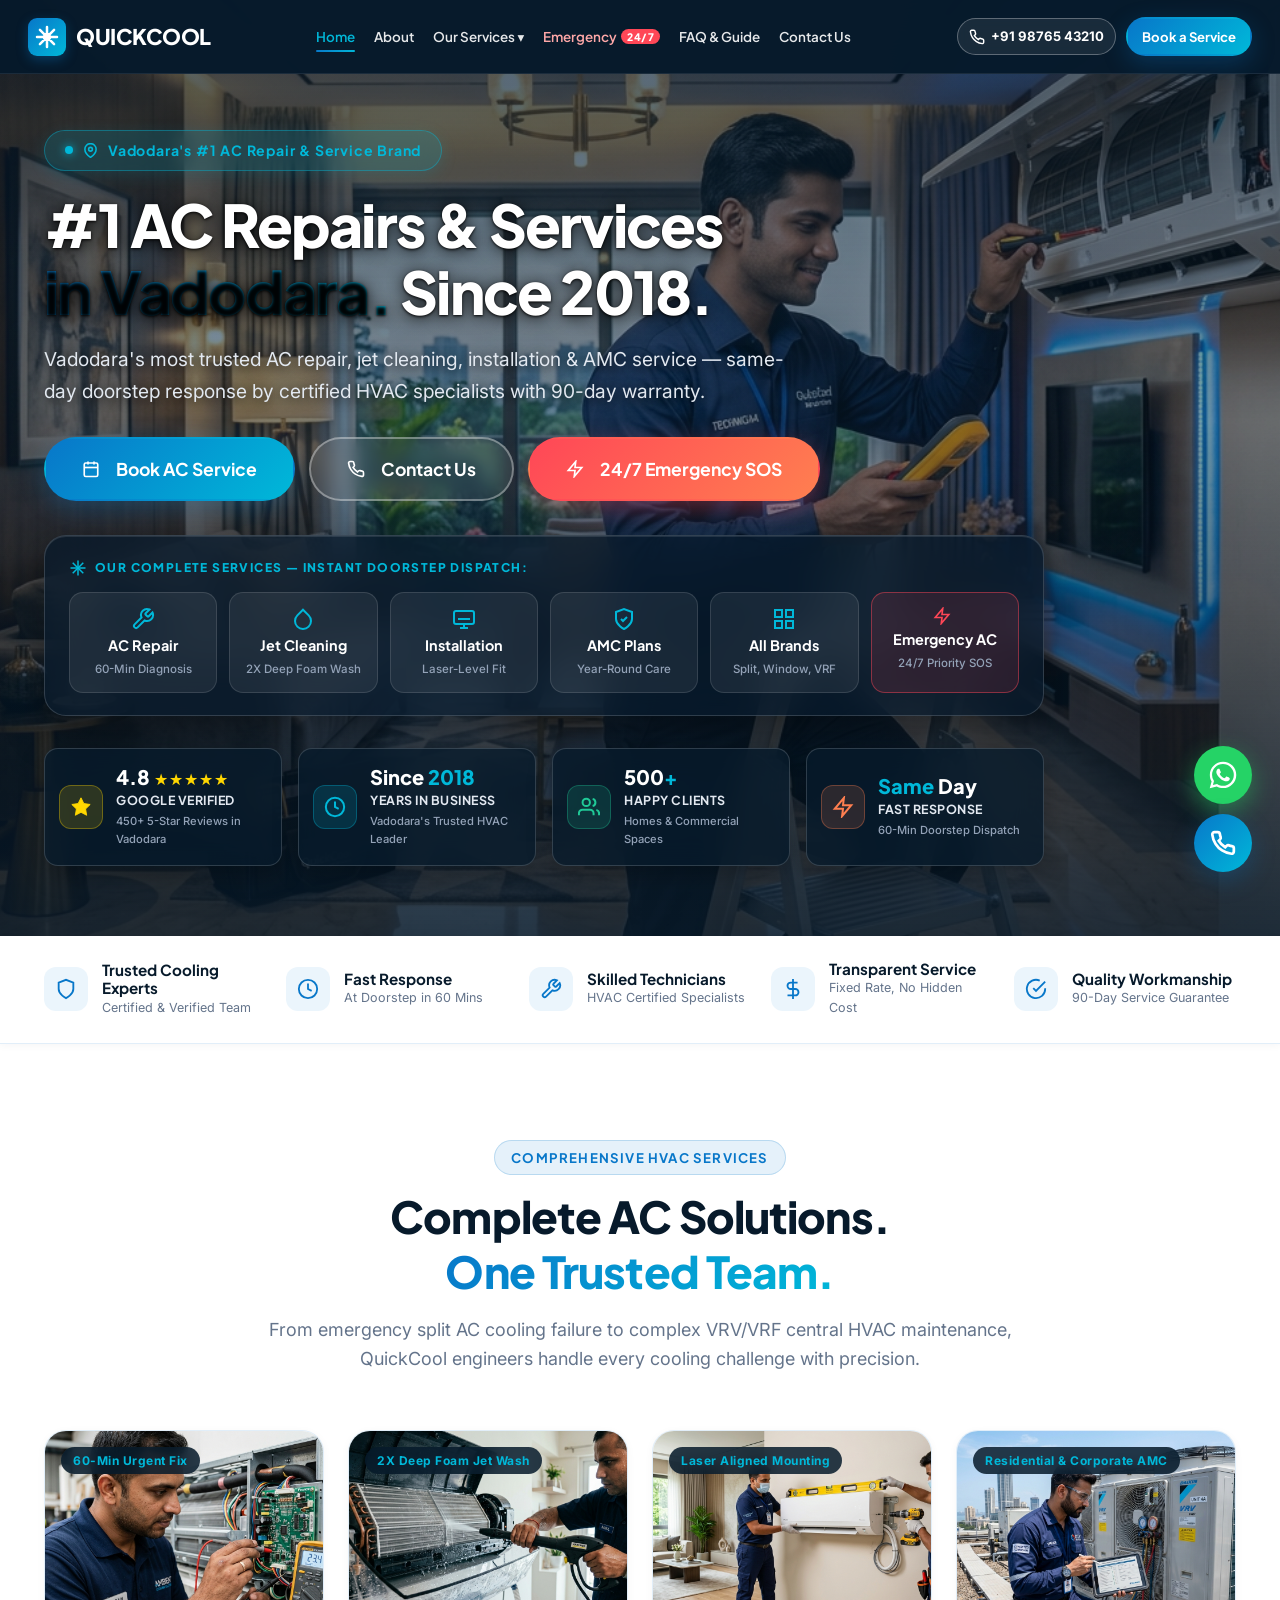
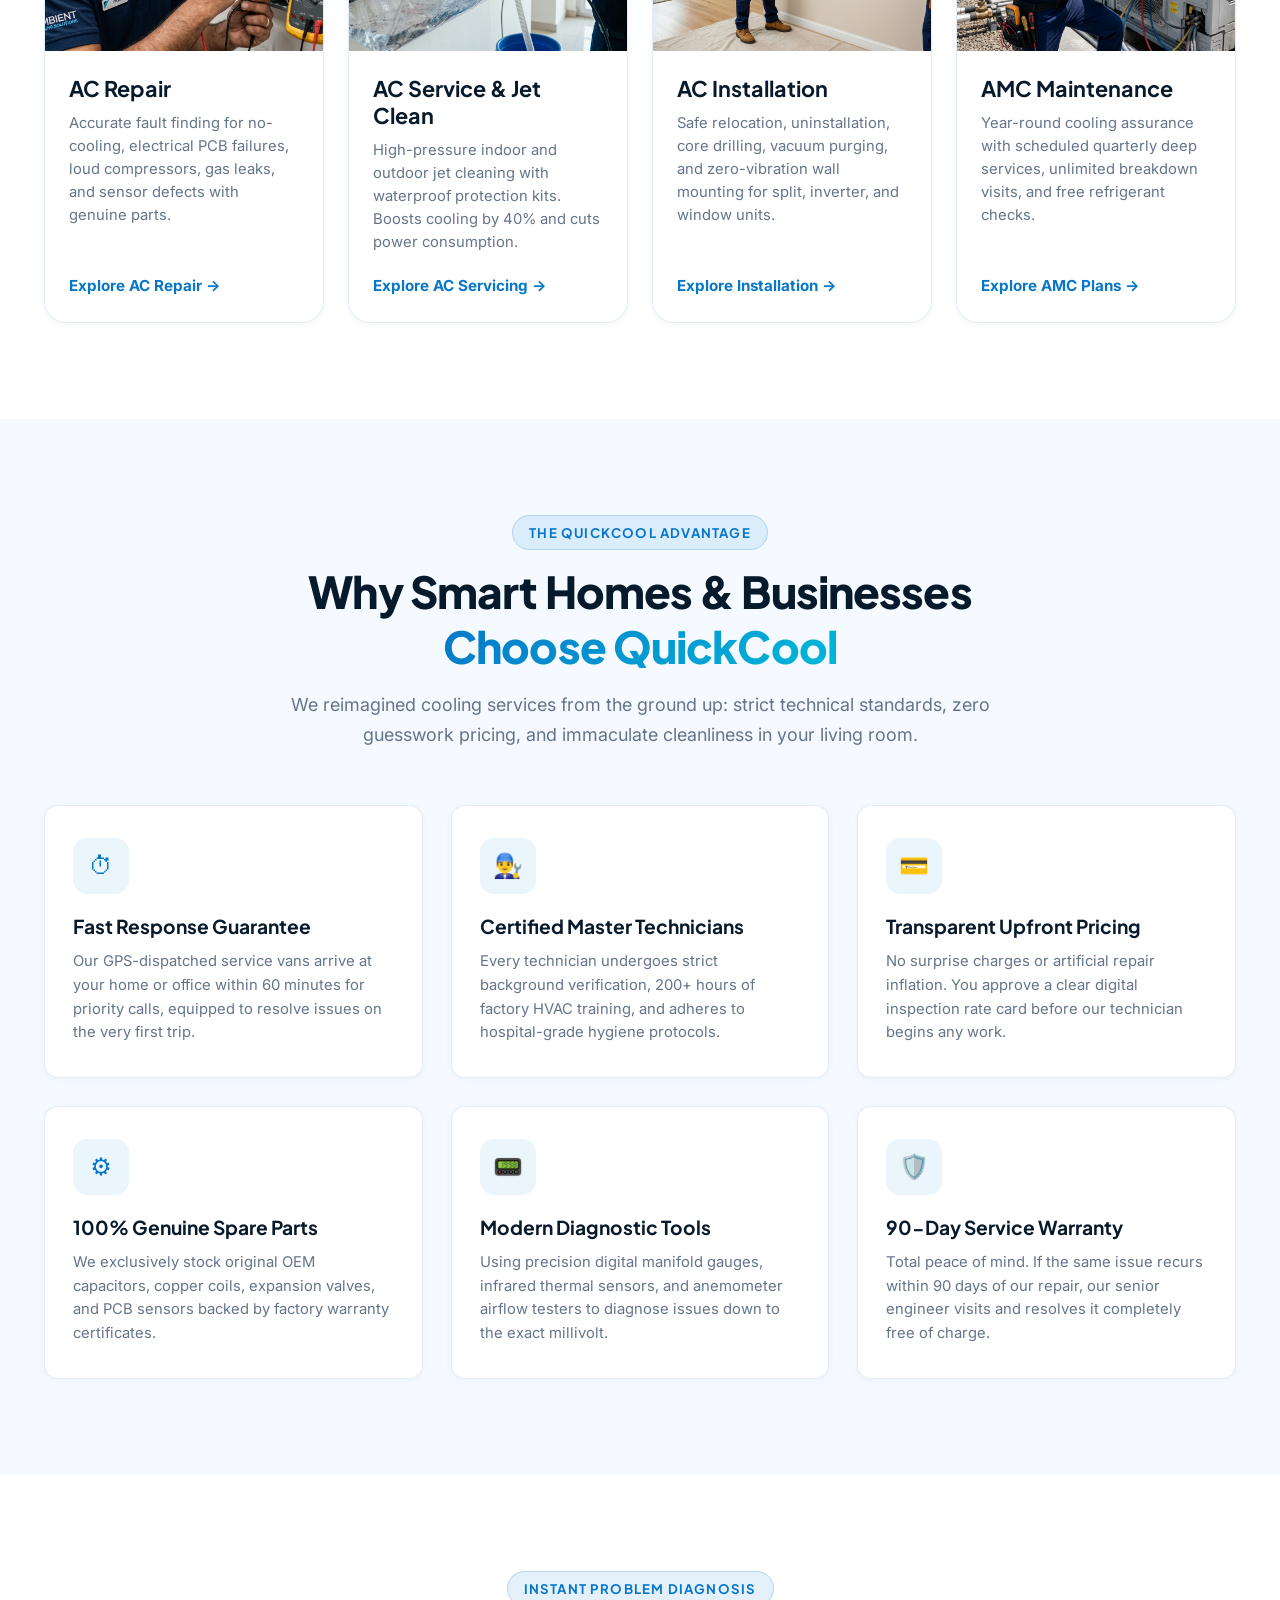
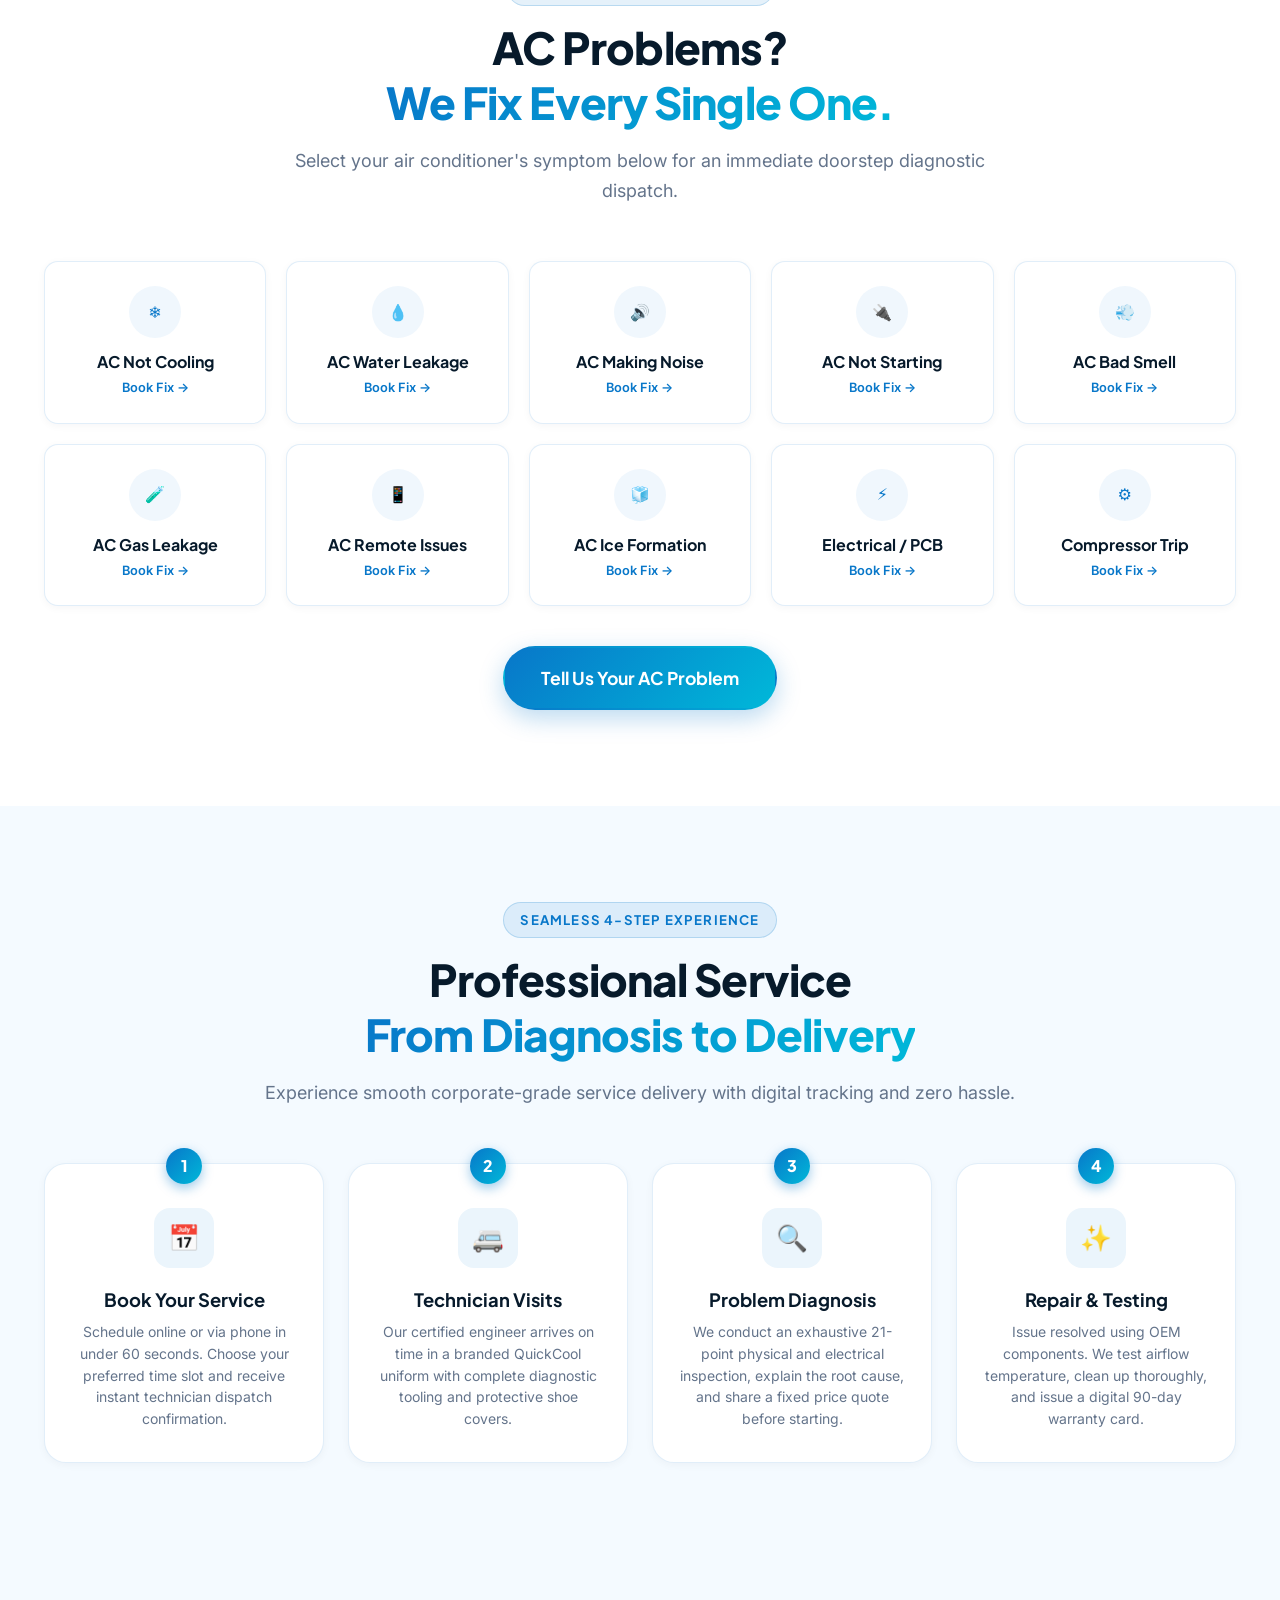
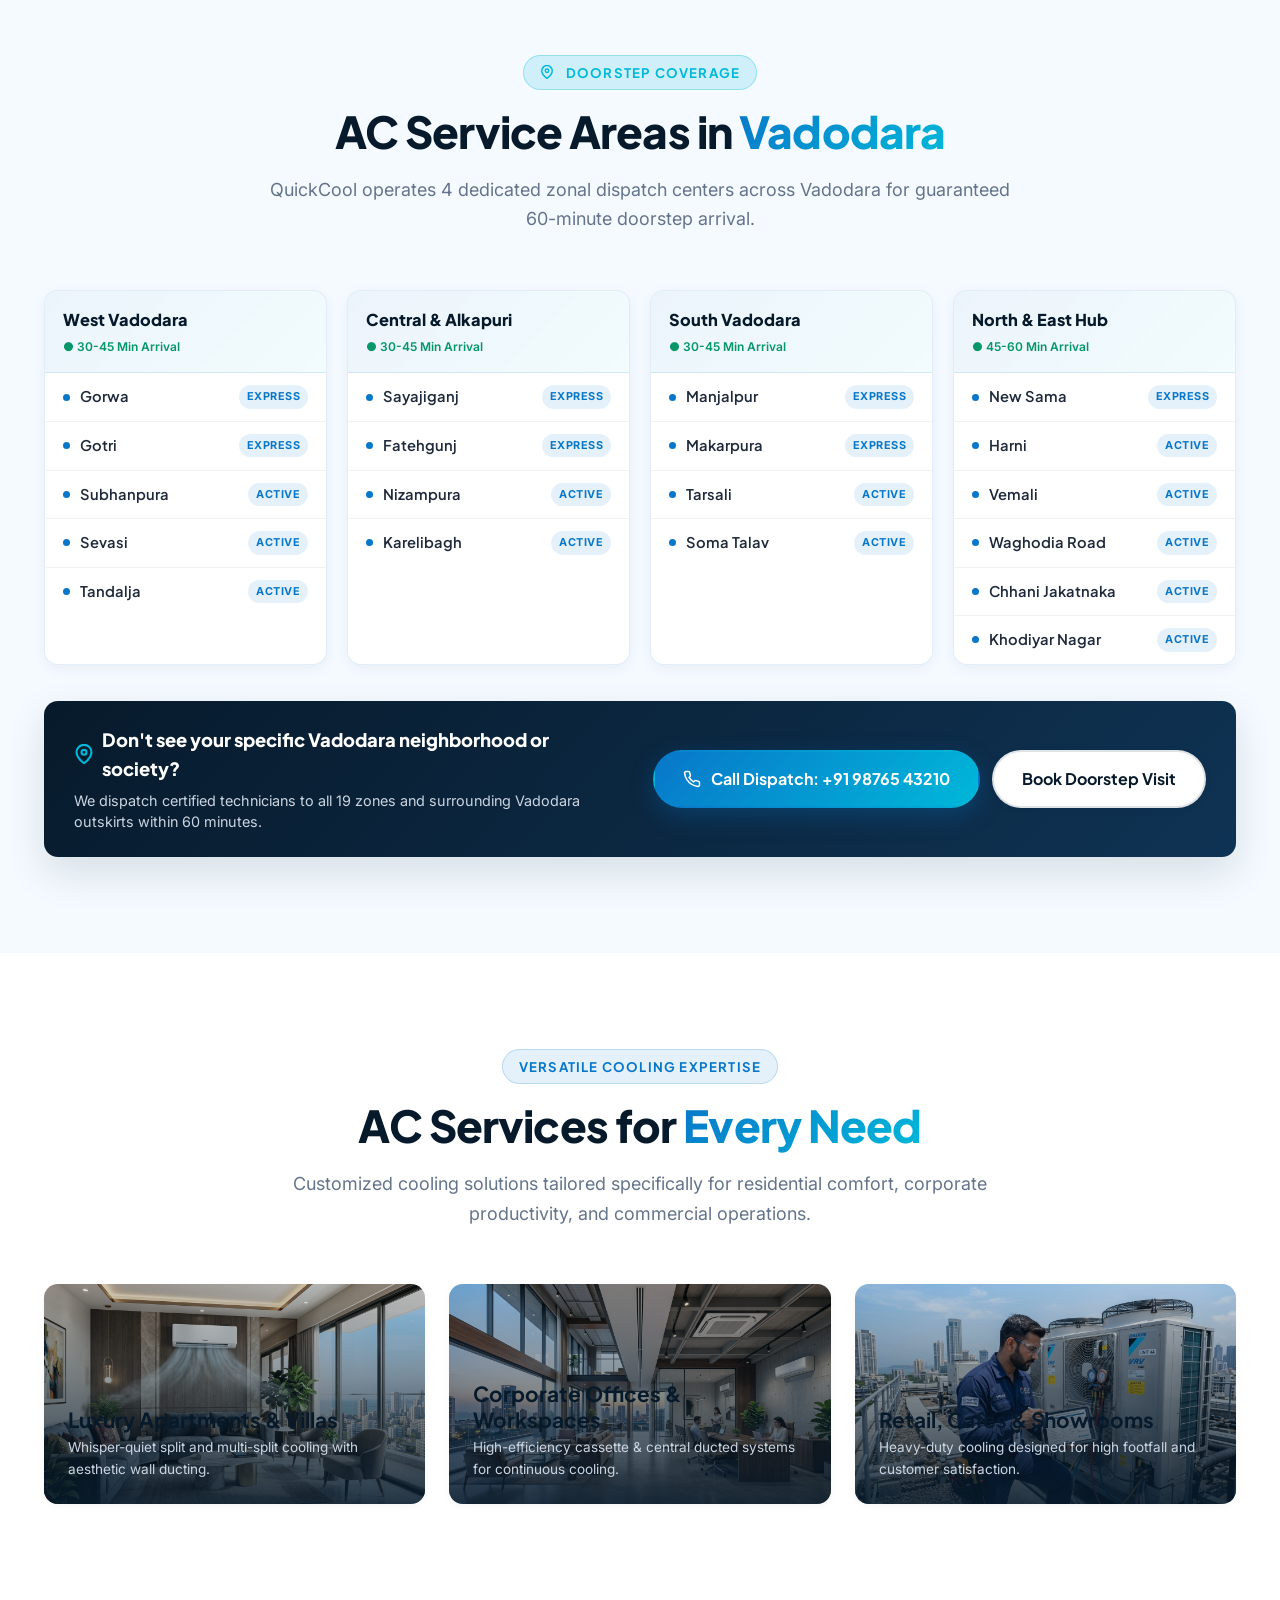
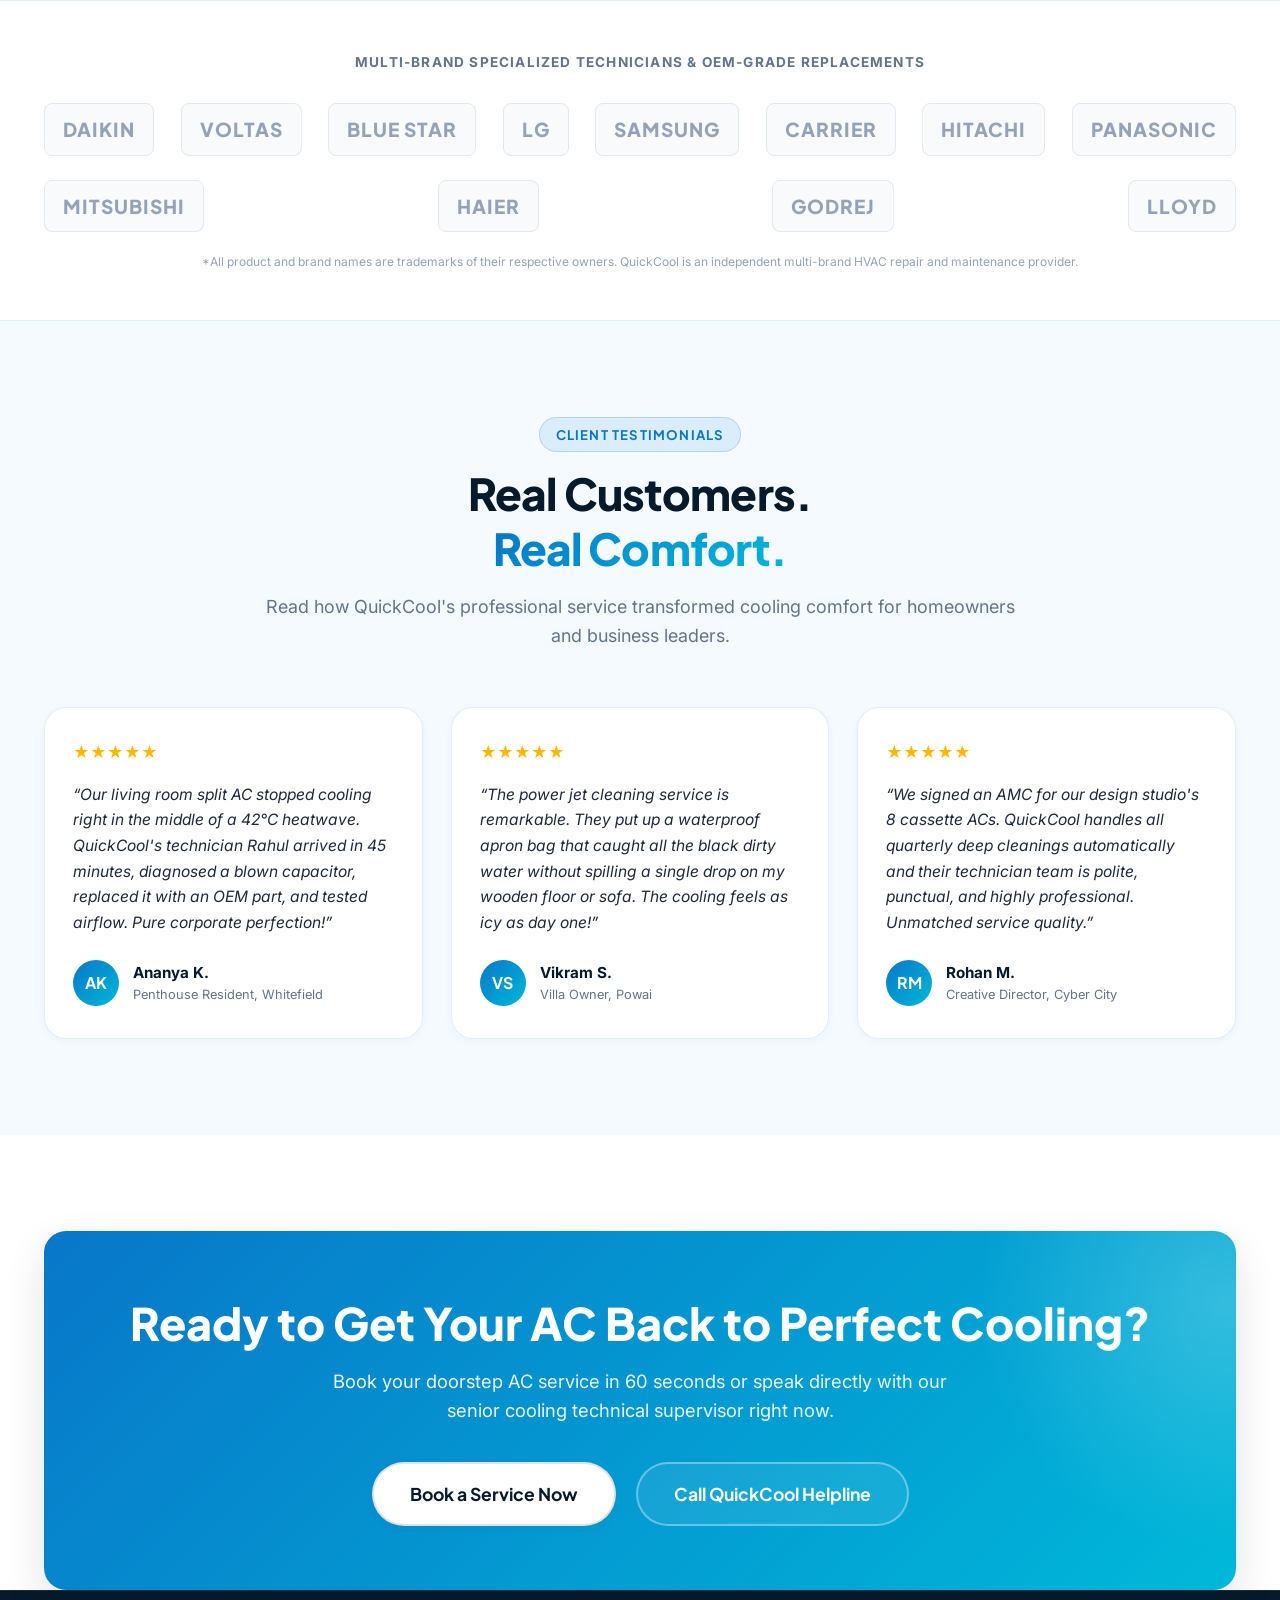
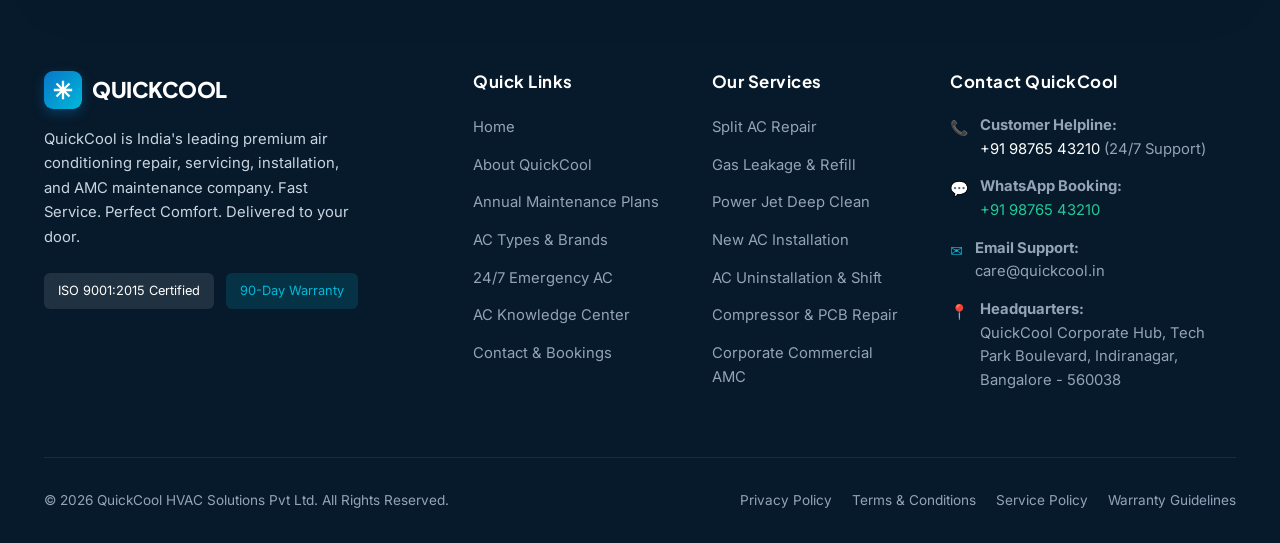
==== commit 525432f2: "feat: divide hero ratings into 4 distinct cards and align Vadodara locations into 4-zone directory" ====
--- a/index.html
+++ b/index.html
@@ -13,7 +13,128 @@
   <link href="https://fonts.googleapis.com/css2?family=Inter:wght@400;500;600;700&family=Plus+Jakarta+Sans:wght@600;700;800&display=swap" rel="stylesheet">
   
   <!-- Main Stylesheet -->
-  <link rel="stylesheet" href="css/style.css">
+  <link rel="stylesheet" href="css/style.css?v=4.0">
+  <style>
+    /* Critical fallback for 4-part hero ratings */
+    .hero-ratings-quad {
+      display: grid !important;
+      grid-template-columns: repeat(4, 1fr) !important;
+      gap: 16px !important;
+      margin-top: 28px !important;
+      width: 100% !important;
+    }
+    .rating-quad-card {
+      background: rgba(7, 26, 43, 0.78) !important;
+      border: 1px solid rgba(255, 255, 255, 0.16) !important;
+      border-radius: 14px !important;
+      padding: 16px 14px !important;
+      display: flex !important;
+      align-items: center !important;
+      gap: 13px !important;
+      backdrop-filter: blur(14px) !important;
+      -webkit-backdrop-filter: blur(14px) !important;
+      box-shadow: 0 8px 24px rgba(0, 0, 0, 0.28) !important;
+      transition: all 0.2s cubic-bezier(0.16, 1, 0.3, 1) !important;
+    }
+    .rating-quad-card:hover {
+      transform: translateY(-4px) !important;
+      border-color: #00B8D9 !important;
+      box-shadow: 0 12px 28px rgba(0, 184, 217, 0.25) !important;
+    }
+    .quad-icon-wrap {
+      width: 44px !important;
+      height: 44px !important;
+      border-radius: 12px !important;
+      display: flex !important;
+      align-items: center !important;
+      justify-content: center !important;
+      flex-shrink: 0 !important;
+    }
+    .quad-gold { background: rgba(255, 215, 0, 0.15) !important; color: #FFD700 !important; border: 1px solid rgba(255, 215, 0, 0.32) !important; }
+    .quad-cyan { background: rgba(0, 184, 217, 0.15) !important; color: #00B8D9 !important; border: 1px solid rgba(0, 184, 217, 0.32) !important; }
+    .quad-green { background: rgba(32, 201, 151, 0.15) !important; color: #20C997 !important; border: 1px solid rgba(32, 201, 151, 0.32) !important; }
+    .quad-orange { background: rgba(255, 127, 80, 0.15) !important; color: #FF7F50 !important; border: 1px solid rgba(255, 127, 80, 0.32) !important; }
+    .quad-content { flex: 1 !important; }
+    .quad-value { font-family: 'Plus Jakarta Sans', system-ui, sans-serif !important; font-size: 1.25rem !important; font-weight: 800 !important; color: #FFFFFF !important; line-height: 1.2 !important; }
+    .quad-stars { color: #FFD700 !important; font-size: 0.95rem !important; letter-spacing: 1px !important; }
+    .quad-highlight { color: #00B8D9 !important; }
+    .quad-title { font-family: 'Plus Jakarta Sans', system-ui, sans-serif !important; font-size: 0.78rem !important; font-weight: 700 !important; color: #E2E8F0 !important; text-transform: uppercase !important; letter-spacing: 0.5px !important; margin-top: 2px !important; }
+    .quad-desc { font-size: 0.7rem !important; color: #94A3B8 !important; font-weight: 500 !important; margin-top: 2px !important; }
+
+    /* Critical fallback for 4-zone aligned coverage directory */
+    .vadodara-coverage-section { background-color: #F4FAFF !important; }
+    .vadodara-zones-grid {
+      display: grid !important;
+      grid-template-columns: repeat(4, 1fr) !important;
+      gap: 20px !important;
+      margin-bottom: 36px !important;
+    }
+    .zone-column-card {
+      background: #FFFFFF !important;
+      border: 1.5px solid rgba(8, 119, 201, 0.12) !important;
+      border-radius: 14px !important;
+      box-shadow: 0 4px 14px rgba(7, 26, 43, 0.05) !important;
+      overflow: hidden !important;
+      transition: all 0.2s cubic-bezier(0.16, 1, 0.3, 1) !important;
+    }
+    .zone-column-card:hover {
+      transform: translateY(-4px) !important;
+      border-color: #00B8D9 !important;
+      box-shadow: 0 8px 24px rgba(7, 26, 43, 0.08) !important;
+    }
+    .zone-card-header {
+      background: linear-gradient(135deg, rgba(8, 119, 201, 0.08) 0%, rgba(0, 184, 217, 0.05) 100%) !important;
+      border-bottom: 1px solid rgba(8, 119, 201, 0.12) !important;
+      padding: 16px 18px !important;
+      display: flex !important;
+      flex-direction: column !important;
+      gap: 4px !important;
+    }
+    .zone-badge { font-family: 'Plus Jakarta Sans', system-ui, sans-serif !important; font-size: 1.02rem !important; font-weight: 800 !important; color: #071A2B !important; }
+    .zone-dispatch-time { font-size: 0.75rem !important; font-weight: 600 !important; color: #059669 !important; }
+    .zone-locations-list { list-style: none !important; padding: 0 !important; margin: 0 !important; }
+    .zone-location-item {
+      display: flex !important;
+      align-items: center !important;
+      justify-content: space-between !important;
+      padding: 12px 18px !important;
+      border-bottom: 1px solid rgba(0, 0, 0, 0.05) !important;
+      transition: background 0.2s ease !important;
+    }
+    .zone-location-item:last-child { border-bottom: none !important; }
+    .zone-location-item:hover { background: #EBF5FC !important; }
+    .zone-loc-bullet { width: 7px !important; height: 7px !important; border-radius: 50% !important; background: #0877C9 !important; margin-right: 10px !important; flex-shrink: 0 !important; }
+    .zone-loc-name { font-family: 'Plus Jakarta Sans', system-ui, sans-serif !important; font-size: 0.92rem !important; font-weight: 600 !important; color: #1E293B !important; flex: 1 !important; }
+    .zone-loc-tag { font-size: 0.68rem !important; font-weight: 700 !important; text-transform: uppercase !important; letter-spacing: 0.5px !important; padding: 3px 8px !important; border-radius: 9999px !important; background: rgba(8, 119, 201, 0.1) !important; color: #0877C9 !important; }
+    .zone-hotline-card {
+      background: linear-gradient(135deg, #071A2B 0%, #0F3354 100%) !important;
+      border-radius: 14px !important;
+      padding: 24px 30px !important;
+      display: flex !important;
+      align-items: center !important;
+      justify-content: space-between !important;
+      gap: 24px !important;
+      color: #FFFFFF !important;
+      box-shadow: 0 16px 40px rgba(7, 26, 43, 0.12) !important;
+      flex-wrap: wrap !important;
+    }
+    .hotline-card-info { flex: 1 !important; min-width: 280px !important; }
+    .hotline-title { font-family: 'Plus Jakarta Sans', system-ui, sans-serif !important; font-size: 1.15rem !important; font-weight: 800 !important; margin-bottom: 6px !important; display: flex !important; align-items: center !important; gap: 8px !important; color: #FFFFFF !important; }
+    .hotline-subtitle { font-size: 0.9rem !important; color: #CBD5E1 !important; margin: 0 !important; line-height: 1.5 !important; }
+    .hotline-card-actions { display: flex !important; align-items: center !important; gap: 12px !important; flex-wrap: wrap !important; }
+
+    @media (max-width: 900px) {
+      .hero-ratings-quad { grid-template-columns: repeat(2, 1fr) !important; gap: 10px !important; }
+      .vadodara-zones-grid { grid-template-columns: repeat(2, 1fr) !important; gap: 14px !important; }
+      .zone-hotline-card { flex-direction: column !important; align-items: flex-start !important; padding: 20px 18px !important; }
+      .hotline-card-actions { width: 100% !important; }
+      .hotline-card-actions .btn { width: 100% !important; justify-content: center !important; }
+    }
+    @media (max-width: 540px) {
+      .hero-ratings-quad { grid-template-columns: 1fr !important; }
+      .vadodara-zones-grid { grid-template-columns: 1fr !important; }
+    }
+  </style>
 
   <!-- Schema Markup (LocalBusiness & Service) -->
   <script type="application/ld+json">
@@ -257,31 +378,69 @@
           </div>
         </div>
 
-        <!-- Hero Stats Bar — Vadodara Ratings -->
-        <div class="hero-stats-bar">
-          <div class="hero-stat-item">
-            <div class="hero-stat-value">4.8<span class="hero-stat-star">&#9733;</span></div>
-            <div class="hero-stat-label">Customer Rating</div>
-            <div class="hero-stat-sub">Google Verified</div>
-          </div>
-          <div class="hero-stat-divider"></div>
-          <div class="hero-stat-item">
-            <div class="hero-stat-value">Since <span class="hero-stat-year">2018</span></div>
-            <div class="hero-stat-label">Years in Business</div>
-            <div class="hero-stat-sub">Trusted &amp; Experienced</div>
-          </div>
-          <div class="hero-stat-divider"></div>
-          <div class="hero-stat-item">
-            <div class="hero-stat-value">500<span class="hero-stat-plus">+</span></div>
-            <div class="hero-stat-label">Happy Customers</div>
-            <div class="hero-stat-sub">Across Vadodara</div>
-          </div>
-          <div class="hero-stat-divider"></div>
-          <div class="hero-stat-item">
-            <div class="hero-stat-value"><span class="hero-stat-day">Same</span> Day</div>
-            <div class="hero-stat-label">Fast Response</div>
-            <div class="hero-stat-sub">Doorstep Dispatch</div>
-          </div>
+        <!-- Hero Ratings Showcase: Divided into 4 Distinct Premium Parts -->
+        <div class="hero-ratings-quad">
+          
+          <!-- Part 1: Customer Rating -->
+          <div class="rating-quad-card">
+            <div class="quad-icon-wrap quad-gold">
+              <svg width="22" height="22" viewBox="0 0 24 24" fill="#FFD700" stroke="#FFD700" stroke-width="1">
+                <polygon points="12 2 15.09 8.26 22 9.27 17 14.14 18.18 21.02 12 17.77 5.82 21.02 7 14.14 2 9.27 8.91 8.26 12 2"></polygon>
+              </svg>
+            </div>
+            <div class="quad-content">
+              <div class="quad-value">4.8 <span class="quad-stars">&#9733;&#9733;&#9733;&#9733;&#9733;</span></div>
+              <div class="quad-title">Google Verified</div>
+              <div class="quad-desc">450+ 5-Star Reviews in Vadodara</div>
+            </div>
+          </div>
+
+          <!-- Part 2: Established Years -->
+          <div class="rating-quad-card">
+            <div class="quad-icon-wrap quad-cyan">
+              <svg width="22" height="22" viewBox="0 0 24 24" fill="none" stroke="currentColor" stroke-width="2.2">
+                <circle cx="12" cy="12" r="10"></circle>
+                <polyline points="12 6 12 12 16 14"></polyline>
+              </svg>
+            </div>
+            <div class="quad-content">
+              <div class="quad-value">Since <span class="quad-highlight">2018</span></div>
+              <div class="quad-title">Years in Business</div>
+              <div class="quad-desc">Vadodara's Trusted HVAC Leader</div>
+            </div>
+          </div>
+
+          <!-- Part 3: Happy Customers -->
+          <div class="rating-quad-card">
+            <div class="quad-icon-wrap quad-green">
+              <svg width="22" height="22" viewBox="0 0 24 24" fill="none" stroke="currentColor" stroke-width="2.2">
+                <path d="M17 21v-2a4 4 0 0 0-4-4H5a4 4 0 0 0-4 4v2"></path>
+                <circle cx="9" cy="7" r="4"></circle>
+                <path d="M23 21v-2a4 4 0 0 0-3-3.87"></path>
+                <path d="M16 3.13a4 4 0 0 1 0 7.75"></path>
+              </svg>
+            </div>
+            <div class="quad-content">
+              <div class="quad-value">500<span class="quad-highlight">+</span></div>
+              <div class="quad-title">Happy Clients</div>
+              <div class="quad-desc">Homes &amp; Commercial Spaces</div>
+            </div>
+          </div>
+
+          <!-- Part 4: Same Day Response -->
+          <div class="rating-quad-card">
+            <div class="quad-icon-wrap quad-orange">
+              <svg width="22" height="22" viewBox="0 0 24 24" fill="none" stroke="currentColor" stroke-width="2.2">
+                <polygon points="13 2 3 14 12 14 11 22 21 10 12 10 13 2"></polygon>
+              </svg>
+            </div>
+            <div class="quad-content">
+              <div class="quad-value"><span class="quad-highlight">Same</span> Day</div>
+              <div class="quad-title">Fast Response</div>
+              <div class="quad-desc">60-Min Doorstep Dispatch</div>
+            </div>
+          </div>
+
         </div>
 
       </div>
@@ -591,52 +750,184 @@
   </section>
 
   
-  <!-- SERVICE AREAS IN VADODARA — Location Chips Section -->
-  <section class="section bg-ice" id="serviceAreas">
+  <!-- SERVICE AREAS IN VADODARA — 4-Zone Aligned Coverage Directory -->
+  <section class="section bg-ice vadodara-coverage-section" id="serviceAreas">
     <div class="container">
-      <div class="section-header">
+      <div class="section-header text-center">
         <span class="badge-tag badge-light">
           <svg width="14" height="14" viewBox="0 0 24 24" fill="none" stroke="currentColor" stroke-width="2.5" style="margin-right:4px; vertical-align:-2px;">
             <path d="M21 10c0 7-9 13-9 13s-9-6-9-13a9 9 0 0 1 18 0z"></path>
             <circle cx="12" cy="10" r="3"></circle>
           </svg>
-          We Come to You
+          Doorstep Coverage
         </span>
-        <h2 class="section-title">AC Service Areas in<br><span class="gradient-text">Vadodara</span></h2>
-        <p class="section-desc">We cover all major neighborhoods across Vadodara. Same-day service available in most zones.</p>
-      </div>
-
-      <div class="location-chips-grid">
-        <div class="location-chip"><svg class="loc-pin-svg" width="14" height="14" viewBox="0 0 24 24" fill="none" stroke="var(--primary)" stroke-width="2.5"><path d="M21 10c0 7-9 13-9 13s-9-6-9-13a9 9 0 0 1 18 0z"></path><circle cx="12" cy="10" r="3"></circle></svg> Gorwa</div>
-        <div class="location-chip"><svg class="loc-pin-svg" width="14" height="14" viewBox="0 0 24 24" fill="none" stroke="var(--primary)" stroke-width="2.5"><path d="M21 10c0 7-9 13-9 13s-9-6-9-13a9 9 0 0 1 18 0z"></path><circle cx="12" cy="10" r="3"></circle></svg> Gotri</div>
-        <div class="location-chip"><svg class="loc-pin-svg" width="14" height="14" viewBox="0 0 24 24" fill="none" stroke="var(--primary)" stroke-width="2.5"><path d="M21 10c0 7-9 13-9 13s-9-6-9-13a9 9 0 0 1 18 0z"></path><circle cx="12" cy="10" r="3"></circle></svg> Tarsali</div>
-        <div class="location-chip"><svg class="loc-pin-svg" width="14" height="14" viewBox="0 0 24 24" fill="none" stroke="var(--primary)" stroke-width="2.5"><path d="M21 10c0 7-9 13-9 13s-9-6-9-13a9 9 0 0 1 18 0z"></path><circle cx="12" cy="10" r="3"></circle></svg> New Sama</div>
-        <div class="location-chip"><svg class="loc-pin-svg" width="14" height="14" viewBox="0 0 24 24" fill="none" stroke="var(--primary)" stroke-width="2.5"><path d="M21 10c0 7-9 13-9 13s-9-6-9-13a9 9 0 0 1 18 0z"></path><circle cx="12" cy="10" r="3"></circle></svg> Tandalja</div>
-        <div class="location-chip"><svg class="loc-pin-svg" width="14" height="14" viewBox="0 0 24 24" fill="none" stroke="var(--primary)" stroke-width="2.5"><path d="M21 10c0 7-9 13-9 13s-9-6-9-13a9 9 0 0 1 18 0z"></path><circle cx="12" cy="10" r="3"></circle></svg> Waghodia Road</div>
-        <div class="location-chip"><svg class="loc-pin-svg" width="14" height="14" viewBox="0 0 24 24" fill="none" stroke="var(--primary)" stroke-width="2.5"><path d="M21 10c0 7-9 13-9 13s-9-6-9-13a9 9 0 0 1 18 0z"></path><circle cx="12" cy="10" r="3"></circle></svg> Fatehgunj</div>
-        <div class="location-chip"><svg class="loc-pin-svg" width="14" height="14" viewBox="0 0 24 24" fill="none" stroke="var(--primary)" stroke-width="2.5"><path d="M21 10c0 7-9 13-9 13s-9-6-9-13a9 9 0 0 1 18 0z"></path><circle cx="12" cy="10" r="3"></circle></svg> Makarpura</div>
-        <div class="location-chip"><svg class="loc-pin-svg" width="14" height="14" viewBox="0 0 24 24" fill="none" stroke="var(--primary)" stroke-width="2.5"><path d="M21 10c0 7-9 13-9 13s-9-6-9-13a9 9 0 0 1 18 0z"></path><circle cx="12" cy="10" r="3"></circle></svg> Manjalpur</div>
-        <div class="location-chip"><svg class="loc-pin-svg" width="14" height="14" viewBox="0 0 24 24" fill="none" stroke="var(--primary)" stroke-width="2.5"><path d="M21 10c0 7-9 13-9 13s-9-6-9-13a9 9 0 0 1 18 0z"></path><circle cx="12" cy="10" r="3"></circle></svg> Nizampura</div>
-        <div class="location-chip"><svg class="loc-pin-svg" width="14" height="14" viewBox="0 0 24 24" fill="none" stroke="var(--primary)" stroke-width="2.5"><path d="M21 10c0 7-9 13-9 13s-9-6-9-13a9 9 0 0 1 18 0z"></path><circle cx="12" cy="10" r="3"></circle></svg> Karelibagh</div>
-        <div class="location-chip"><svg class="loc-pin-svg" width="14" height="14" viewBox="0 0 24 24" fill="none" stroke="var(--primary)" stroke-width="2.5"><path d="M21 10c0 7-9 13-9 13s-9-6-9-13a9 9 0 0 1 18 0z"></path><circle cx="12" cy="10" r="3"></circle></svg> Sayajiganj</div>
-        <div class="location-chip"><svg class="loc-pin-svg" width="14" height="14" viewBox="0 0 24 24" fill="none" stroke="var(--primary)" stroke-width="2.5"><path d="M21 10c0 7-9 13-9 13s-9-6-9-13a9 9 0 0 1 18 0z"></path><circle cx="12" cy="10" r="3"></circle></svg> Soma Talav</div>
-        <div class="location-chip"><svg class="loc-pin-svg" width="14" height="14" viewBox="0 0 24 24" fill="none" stroke="var(--primary)" stroke-width="2.5"><path d="M21 10c0 7-9 13-9 13s-9-6-9-13a9 9 0 0 1 18 0z"></path><circle cx="12" cy="10" r="3"></circle></svg> Subhanpura</div>
-        <div class="location-chip"><svg class="loc-pin-svg" width="14" height="14" viewBox="0 0 24 24" fill="none" stroke="var(--primary)" stroke-width="2.5"><path d="M21 10c0 7-9 13-9 13s-9-6-9-13a9 9 0 0 1 18 0z"></path><circle cx="12" cy="10" r="3"></circle></svg> Harni</div>
-        <div class="location-chip"><svg class="loc-pin-svg" width="14" height="14" viewBox="0 0 24 24" fill="none" stroke="var(--primary)" stroke-width="2.5"><path d="M21 10c0 7-9 13-9 13s-9-6-9-13a9 9 0 0 1 18 0z"></path><circle cx="12" cy="10" r="3"></circle></svg> Sevasi</div>
-        <div class="location-chip"><svg class="loc-pin-svg" width="14" height="14" viewBox="0 0 24 24" fill="none" stroke="var(--primary)" stroke-width="2.5"><path d="M21 10c0 7-9 13-9 13s-9-6-9-13a9 9 0 0 1 18 0z"></path><circle cx="12" cy="10" r="3"></circle></svg> Vemali</div>
-        <div class="location-chip"><svg class="loc-pin-svg" width="14" height="14" viewBox="0 0 24 24" fill="none" stroke="var(--primary)" stroke-width="2.5"><path d="M21 10c0 7-9 13-9 13s-9-6-9-13a9 9 0 0 1 18 0z"></path><circle cx="12" cy="10" r="3"></circle></svg> Chhani Jakatnaka</div>
-        <div class="location-chip"><svg class="loc-pin-svg" width="14" height="14" viewBox="0 0 24 24" fill="none" stroke="var(--primary)" stroke-width="2.5"><path d="M21 10c0 7-9 13-9 13s-9-6-9-13a9 9 0 0 1 18 0z"></path><circle cx="12" cy="10" r="3"></circle></svg> Khodiyar Nagar</div>
-      </div>
-
-      <div class="location-cta">
-        <p class="location-note">Don't see your area? Call us &mdash; we serve all of Vadodara &amp; nearby districts within 60 minutes.</p>
-        <a href="tel:+919876543210" class="btn btn-primary">
-          <svg width="18" height="18" viewBox="0 0 24 24" fill="none" stroke="currentColor" stroke-width="2" style="margin-right:8px; vertical-align:-3px;">
-            <path d="M22 16.92v3a2 2 0 0 1-2.18 2 19.79 19.79 0 0 1-8.63-3.07 19.5 19.5 0 0 1-6-6 19.79 19.79 0 0 1-3.07-8.67A2 2 0 0 1 4.11 2h3a2 2 0 0 1 2 1.72 12.84 12.84 0 0 0 .7 2.81 2 2 0 0 1-.45 2.11L8.09 9.91a16 16 0 0 0 6 6l1.27-1.27a2 2 0 0 1 2.11-.45 12.84 12.84 0 0 0 2.81.7A2 2 0 0 1 22 16.92z"/>
-          </svg>
-          Check Your Area: +91 98765 43210
-        </a>
-      </div>
+        <h2 class="section-title">AC Service Areas in <span class="gradient-text">Vadodara</span></h2>
+        <p class="section-desc">QuickCool operates 4 dedicated zonal dispatch centers across Vadodara for guaranteed 60-minute doorstep arrival.</p>
+      </div>
+
+      <!-- 4-Zone Structured Grid -->
+      <div class="vadodara-zones-grid">
+        
+        <!-- Zone 1: West Vadodara -->
+        <div class="zone-column-card">
+          <div class="zone-card-header">
+            <div class="zone-badge">West Vadodara</div>
+            <span class="zone-dispatch-time">&#9679; 30-45 Min Arrival</span>
+          </div>
+          <ul class="zone-locations-list">
+            <li class="zone-location-item">
+              <span class="zone-loc-bullet"></span>
+              <span class="zone-loc-name">Gorwa</span>
+              <span class="zone-loc-tag">Express</span>
+            </li>
+            <li class="zone-location-item">
+              <span class="zone-loc-bullet"></span>
+              <span class="zone-loc-name">Gotri</span>
+              <span class="zone-loc-tag">Express</span>
+            </li>
+            <li class="zone-location-item">
+              <span class="zone-loc-bullet"></span>
+              <span class="zone-loc-name">Subhanpura</span>
+              <span class="zone-loc-tag">Active</span>
+            </li>
+            <li class="zone-location-item">
+              <span class="zone-loc-bullet"></span>
+              <span class="zone-loc-name">Sevasi</span>
+              <span class="zone-loc-tag">Active</span>
+            </li>
+            <li class="zone-location-item">
+              <span class="zone-loc-bullet"></span>
+              <span class="zone-loc-name">Tandalja</span>
+              <span class="zone-loc-tag">Active</span>
+            </li>
+          </ul>
+        </div>
+
+        <!-- Zone 2: Central & Alkapuri -->
+        <div class="zone-column-card">
+          <div class="zone-card-header">
+            <div class="zone-badge">Central &amp; Alkapuri</div>
+            <span class="zone-dispatch-time">&#9679; 30-45 Min Arrival</span>
+          </div>
+          <ul class="zone-locations-list">
+            <li class="zone-location-item">
+              <span class="zone-loc-bullet"></span>
+              <span class="zone-loc-name">Sayajiganj</span>
+              <span class="zone-loc-tag">Express</span>
+            </li>
+            <li class="zone-location-item">
+              <span class="zone-loc-bullet"></span>
+              <span class="zone-loc-name">Fatehgunj</span>
+              <span class="zone-loc-tag">Express</span>
+            </li>
+            <li class="zone-location-item">
+              <span class="zone-loc-bullet"></span>
+              <span class="zone-loc-name">Nizampura</span>
+              <span class="zone-loc-tag">Active</span>
+            </li>
+            <li class="zone-location-item">
+              <span class="zone-loc-bullet"></span>
+              <span class="zone-loc-name">Karelibagh</span>
+              <span class="zone-loc-tag">Active</span>
+            </li>
+          </ul>
+        </div>
+
+        <!-- Zone 3: South Vadodara -->
+        <div class="zone-column-card">
+          <div class="zone-card-header">
+            <div class="zone-badge">South Vadodara</div>
+            <span class="zone-dispatch-time">&#9679; 30-45 Min Arrival</span>
+          </div>
+          <ul class="zone-locations-list">
+            <li class="zone-location-item">
+              <span class="zone-loc-bullet"></span>
+              <span class="zone-loc-name">Manjalpur</span>
+              <span class="zone-loc-tag">Express</span>
+            </li>
+            <li class="zone-location-item">
+              <span class="zone-loc-bullet"></span>
+              <span class="zone-loc-name">Makarpura</span>
+              <span class="zone-loc-tag">Express</span>
+            </li>
+            <li class="zone-location-item">
+              <span class="zone-loc-bullet"></span>
+              <span class="zone-loc-name">Tarsali</span>
+              <span class="zone-loc-tag">Active</span>
+            </li>
+            <li class="zone-location-item">
+              <span class="zone-loc-bullet"></span>
+              <span class="zone-loc-name">Soma Talav</span>
+              <span class="zone-loc-tag">Active</span>
+            </li>
+          </ul>
+        </div>
+
+        <!-- Zone 4: North & East Express -->
+        <div class="zone-column-card">
+          <div class="zone-card-header">
+            <div class="zone-badge">North &amp; East Hub</div>
+            <span class="zone-dispatch-time">&#9679; 45-60 Min Arrival</span>
+          </div>
+          <ul class="zone-locations-list">
+            <li class="zone-location-item">
+              <span class="zone-loc-bullet"></span>
+              <span class="zone-loc-name">New Sama</span>
+              <span class="zone-loc-tag">Express</span>
+            </li>
+            <li class="zone-location-item">
+              <span class="zone-loc-bullet"></span>
+              <span class="zone-loc-name">Harni</span>
+              <span class="zone-loc-tag">Active</span>
+            </li>
+            <li class="zone-location-item">
+              <span class="zone-loc-bullet"></span>
+              <span class="zone-loc-name">Vemali</span>
+              <span class="zone-loc-tag">Active</span>
+            </li>
+            <li class="zone-location-item">
+              <span class="zone-loc-bullet"></span>
+              <span class="zone-loc-name">Waghodia Road</span>
+              <span class="zone-loc-tag">Active</span>
+            </li>
+            <li class="zone-location-item">
+              <span class="zone-loc-bullet"></span>
+              <span class="zone-loc-name">Chhani Jakatnaka</span>
+              <span class="zone-loc-tag">Active</span>
+            </li>
+            <li class="zone-location-item">
+              <span class="zone-loc-bullet"></span>
+              <span class="zone-loc-name">Khodiyar Nagar</span>
+              <span class="zone-loc-tag">Active</span>
+            </li>
+          </ul>
+        </div>
+
+      </div>
+
+      <!-- Hotline Callout Banner -->
+      <div class="zone-hotline-card">
+        <div class="hotline-card-info">
+          <div class="hotline-title">
+            <svg width="20" height="20" viewBox="0 0 24 24" fill="none" stroke="var(--secondary)" stroke-width="2.5">
+              <path d="M21 10c0 7-9 13-9 13s-9-6-9-13a9 9 0 0 1 18 0z"></path>
+              <circle cx="12" cy="10" r="3"></circle>
+            </svg>
+            Don't see your specific Vadodara neighborhood or society?
+          </div>
+          <p class="hotline-subtitle">We dispatch certified technicians to all 19 zones and surrounding Vadodara outskirts within 60 minutes.</p>
+        </div>
+        <div class="hotline-card-actions">
+          <a href="tel:+919876543210" class="btn btn-primary">
+            <svg width="18" height="18" viewBox="0 0 24 24" fill="none" stroke="currentColor" stroke-width="2">
+              <path d="M22 16.92v3a2 2 0 0 1-2.18 2 19.79 19.79 0 0 1-8.63-3.07 19.5 19.5 0 0 1-6-6 19.79 19.79 0 0 1-3.07-8.67A2 2 0 0 1 4.11 2h3a2 2 0 0 1 2 1.72 12.84 12.84 0 0 0 .7 2.81 2 2 0 0 1-.45 2.11L8.09 9.91a16 16 0 0 0 6 6l1.27-1.27a2 2 0 0 1 2.11-.45 12.84 12.84 0 0 0 2.81.7A2 2 0 0 1 22 16.92z"/>
+            </svg>
+            Call Dispatch: +91 98765 43210
+          </a>
+          <a href="#bookingModal" class="btn btn-secondary open-booking-modal">Book Doorstep Visit</a>
+        </div>
+      </div>
+
     </div>
   </section>
 
@@ -1002,6 +1293,6 @@
   </div>
 
   <!-- Master JavaScript -->
-  <script src="js/main.js"></script>
+  <script src="js/main.js?v=4.0"></script>
 </body>
 </html>
--- a/css/style.css
+++ b/css/style.css
@@ -976,8 +976,110 @@
 }
 
 /* ===================================================
-   HERO STATS BAR — Vadodara Ratings (4.8★ / Since 2018 / 500+ / Same Day)
+   HERO RATINGS SHOWCASE — Divided into 4 Distinct Parts
    =================================================== */
+.hero-ratings-quad {
+  display: grid;
+  grid-template-columns: repeat(4, 1fr);
+  gap: 16px;
+  margin-top: 28px;
+  width: 100%;
+}
+
+.rating-quad-card {
+  background: rgba(7, 26, 43, 0.78);
+  border: 1px solid rgba(255, 255, 255, 0.16);
+  border-radius: var(--radius-md);
+  padding: 16px 14px;
+  display: flex;
+  align-items: center;
+  gap: 13px;
+  backdrop-filter: blur(14px);
+  -webkit-backdrop-filter: blur(14px);
+  box-shadow: 0 8px 24px rgba(0, 0, 0, 0.28);
+  transition: transform var(--transition-fast), border-color var(--transition-fast), box-shadow var(--transition-fast);
+}
+
+.rating-quad-card:hover {
+  transform: translateY(-4px);
+  border-color: var(--secondary);
+  box-shadow: 0 12px 28px rgba(0, 184, 217, 0.25);
+}
+
+.quad-icon-wrap {
+  width: 44px;
+  height: 44px;
+  border-radius: 12px;
+  display: flex;
+  align-items: center;
+  justify-content: center;
+  flex-shrink: 0;
+}
+
+.quad-gold {
+  background: rgba(255, 215, 0, 0.15);
+  color: #FFD700;
+  border: 1px solid rgba(255, 215, 0, 0.32);
+}
+
+.quad-cyan {
+  background: rgba(0, 184, 217, 0.15);
+  color: var(--secondary);
+  border: 1px solid rgba(0, 184, 217, 0.32);
+}
+
+.quad-green {
+  background: rgba(32, 201, 151, 0.15);
+  color: var(--accent-green);
+  border: 1px solid rgba(32, 201, 151, 0.32);
+}
+
+.quad-orange {
+  background: rgba(255, 127, 80, 0.15);
+  color: #FF7F50;
+  border: 1px solid rgba(255, 127, 80, 0.32);
+}
+
+.quad-content {
+  flex: 1;
+}
+
+.quad-value {
+  font-family: var(--font-heading);
+  font-size: 1.25rem;
+  font-weight: 800;
+  color: #FFFFFF;
+  line-height: 1.2;
+}
+
+.quad-stars {
+  color: #FFD700;
+  font-size: 0.95rem;
+  letter-spacing: 1px;
+}
+
+.quad-highlight {
+  color: var(--secondary);
+}
+
+.quad-title {
+  font-family: var(--font-heading);
+  font-size: 0.78rem;
+  font-weight: 700;
+  color: #E2E8F0;
+  text-transform: uppercase;
+  letter-spacing: 0.5px;
+  margin-top: 2px;
+}
+
+.quad-desc {
+  font-size: 0.7rem;
+  color: #94A3B8;
+  font-weight: 500;
+  margin-top: 2px;
+}
+
+/* Backward compatibility stats bar */
 .hero-stats-bar {
   display: flex;
   align-items: center;
@@ -1048,14 +1150,152 @@
   align-self: center;
 }
 
-.site-header.scrolled ~ * .hero-stats-bar,
-.hero-slider-section .hero-stats-bar {
-  /* Stats bar always remains on hero dark background */
-}
-
 /* ===================================================
-   LOCATION CHIPS — Service Areas in Vadodara
+   VADODARA SERVICE AREAS — 4-Zone Aligned Coverage Directory
    =================================================== */
+.vadodara-coverage-section {
+  background-color: var(--light);
+}
+
+.vadodara-zones-grid {
+  display: grid;
+  grid-template-columns: repeat(4, 1fr);
+  gap: 20px;
+  margin-bottom: 36px;
+}
+
+.zone-column-card {
+  background: #FFFFFF;
+  border: 1.5px solid rgba(8, 119, 201, 0.12);
+  border-radius: var(--radius-md);
+  box-shadow: var(--shadow-sm);
+  overflow: hidden;
+  transition: transform var(--transition-fast), box-shadow var(--transition-fast), border-color var(--transition-fast);
+}
+
+.zone-column-card:hover {
+  transform: translateY(-4px);
+  border-color: var(--secondary);
+  box-shadow: var(--shadow-md);
+}
+
+.zone-card-header {
+  background: linear-gradient(135deg, rgba(8, 119, 201, 0.08) 0%, rgba(0, 184, 217, 0.05) 100%);
+  border-bottom: 1px solid rgba(8, 119, 201, 0.12);
+  padding: 16px 18px;
+  display: flex;
+  flex-direction: column;
+  gap: 4px;
+}
+
+.zone-badge {
+  font-family: var(--font-heading);
+  font-size: 1.02rem;
+  font-weight: 800;
+  color: var(--dark);
+}
+
+.zone-dispatch-time {
+  font-size: 0.75rem;
+  font-weight: 600;
+  color: #059669;
+}
+
+.zone-locations-list {
+  list-style: none;
+  padding: 0;
+  margin: 0;
+}
+
+.zone-location-item {
+  display: flex;
+  align-items: center;
+  justify-content: space-between;
+  padding: 12px 18px;
+  border-bottom: 1px solid rgba(0, 0, 0, 0.05);
+  transition: background var(--transition-fast);
+}
+
+.zone-location-item:last-child {
+  border-bottom: none;
+}
+
+.zone-location-item:hover {
+  background: var(--primary-light);
+}
+
+.zone-loc-bullet {
+  width: 7px;
+  height: 7px;
+  border-radius: 50%;
+  background: var(--primary);
+  margin-right: 10px;
+  flex-shrink: 0;
+}
+
+.zone-loc-name {
+  font-family: var(--font-heading);
+  font-size: 0.92rem;
+  font-weight: 600;
+  color: var(--text-main);
+  flex: 1;
+}
+
+.zone-loc-tag {
+  font-size: 0.68rem;
+  font-weight: 700;
+  text-transform: uppercase;
+  letter-spacing: 0.5px;
+  padding: 3px 8px;
+  border-radius: var(--radius-full);
+  background: rgba(8, 119, 201, 0.1);
+  color: var(--primary);
+}
+
+.zone-hotline-card {
+  background: linear-gradient(135deg, #071A2B 0%, #0F3354 100%);
+  border-radius: var(--radius-md);
+  padding: 24px 30px;
+  display: flex;
+  align-items: center;
+  justify-content: space-between;
+  gap: 24px;
+  color: #FFFFFF;
+  box-shadow: var(--shadow-lg);
+  flex-wrap: wrap;
+}
+
+.hotline-card-info {
+  flex: 1;
+  min-width: 280px;
+}
+
+.hotline-title {
+  font-family: var(--font-heading);
+  font-size: 1.15rem;
+  font-weight: 800;
+  margin-bottom: 6px;
+  display: flex;
+  align-items: center;
+  gap: 8px;
+  color: #FFFFFF;
+}
+
+.hotline-subtitle {
+  font-size: 0.9rem;
+  color: #CBD5E1;
+  margin: 0;
+  line-height: 1.5;
+}
+
+.hotline-card-actions {
+  display: flex;
+  align-items: center;
+  gap: 12px;
+  flex-wrap: wrap;
+}
+
+/* Backward compatibility location chips */
 .location-chips-grid {
   display: flex;
   flex-wrap: wrap;
@@ -1087,10 +1327,6 @@
   color: var(--primary);
   transform: translateY(-2px);
   box-shadow: var(--shadow-md);
-}
-
-.loc-pin {
-  font-size: 1rem;
 }
 
 .location-cta {
@@ -2565,7 +2801,48 @@
   body {
     padding-bottom: 64px; /* for sticky bar */
   }
-  /* Hero stats bar: 2x2 grid on mobile */
+  /* Hero ratings quad: 2x2 grid on tablet/mobile */
+  .hero-ratings-quad {
+    grid-template-columns: repeat(2, 1fr) !important;
+    gap: 10px !important;
+  }
+  .rating-quad-card {
+    padding: 12px 10px !important;
+    gap: 8px !important;
+  }
+  .quad-icon-wrap {
+    width: 38px !important;
+    height: 38px !important;
+  }
+  .quad-value {
+    font-size: 1.1rem !important;
+  }
+  .quad-title {
+    font-size: 0.72rem !important;
+  }
+  .quad-desc {
+    display: none !important;
+  }
+
+  /* Vadodara zones grid: 2 columns on tablet */
+  .vadodara-zones-grid {
+    grid-template-columns: repeat(2, 1fr) !important;
+    gap: 14px !important;
+  }
+  .zone-hotline-card {
+    flex-direction: column !important;
+    align-items: flex-start !important;
+    padding: 20px 18px !important;
+  }
+  .hotline-card-actions {
+    width: 100% !important;
+  }
+  .hotline-card-actions .btn {
+    width: 100% !important;
+    justify-content: center !important;
+  }
+
+  /* Backward compatibility */
   .hero-stats-bar {
     padding: 14px 16px;
     gap: 0;
@@ -2581,10 +2858,18 @@
   .hero-stat-value {
     font-size: 1.25rem;
   }
-  /* Location chips: smaller on mobile */
   .location-chip {
     padding: 8px 14px;
     font-size: 0.85rem;
+  }
+}
+
+@media (max-width: 540px) {
+  .hero-ratings-quad {
+    grid-template-columns: 1fr !important;
+  }
+  .vadodara-zones-grid {
+    grid-template-columns: 1fr !important;
   }
 }
 
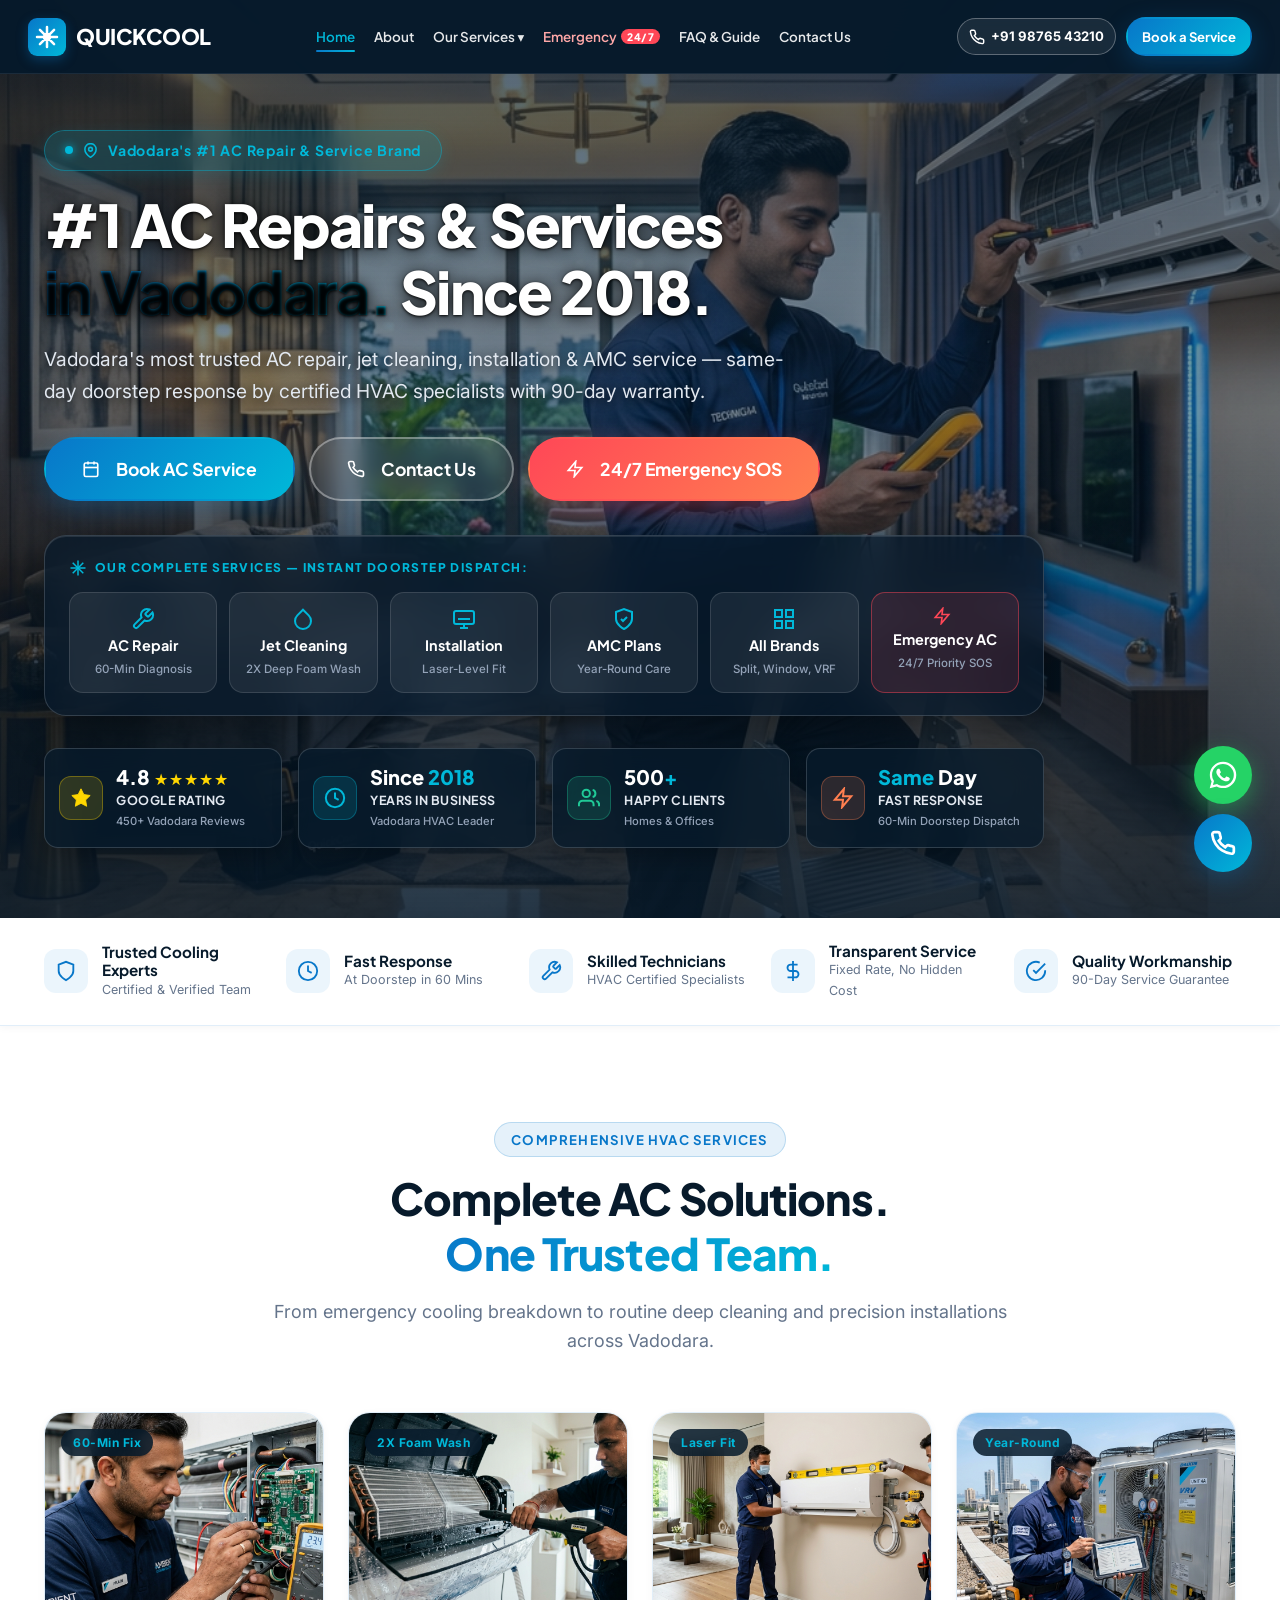
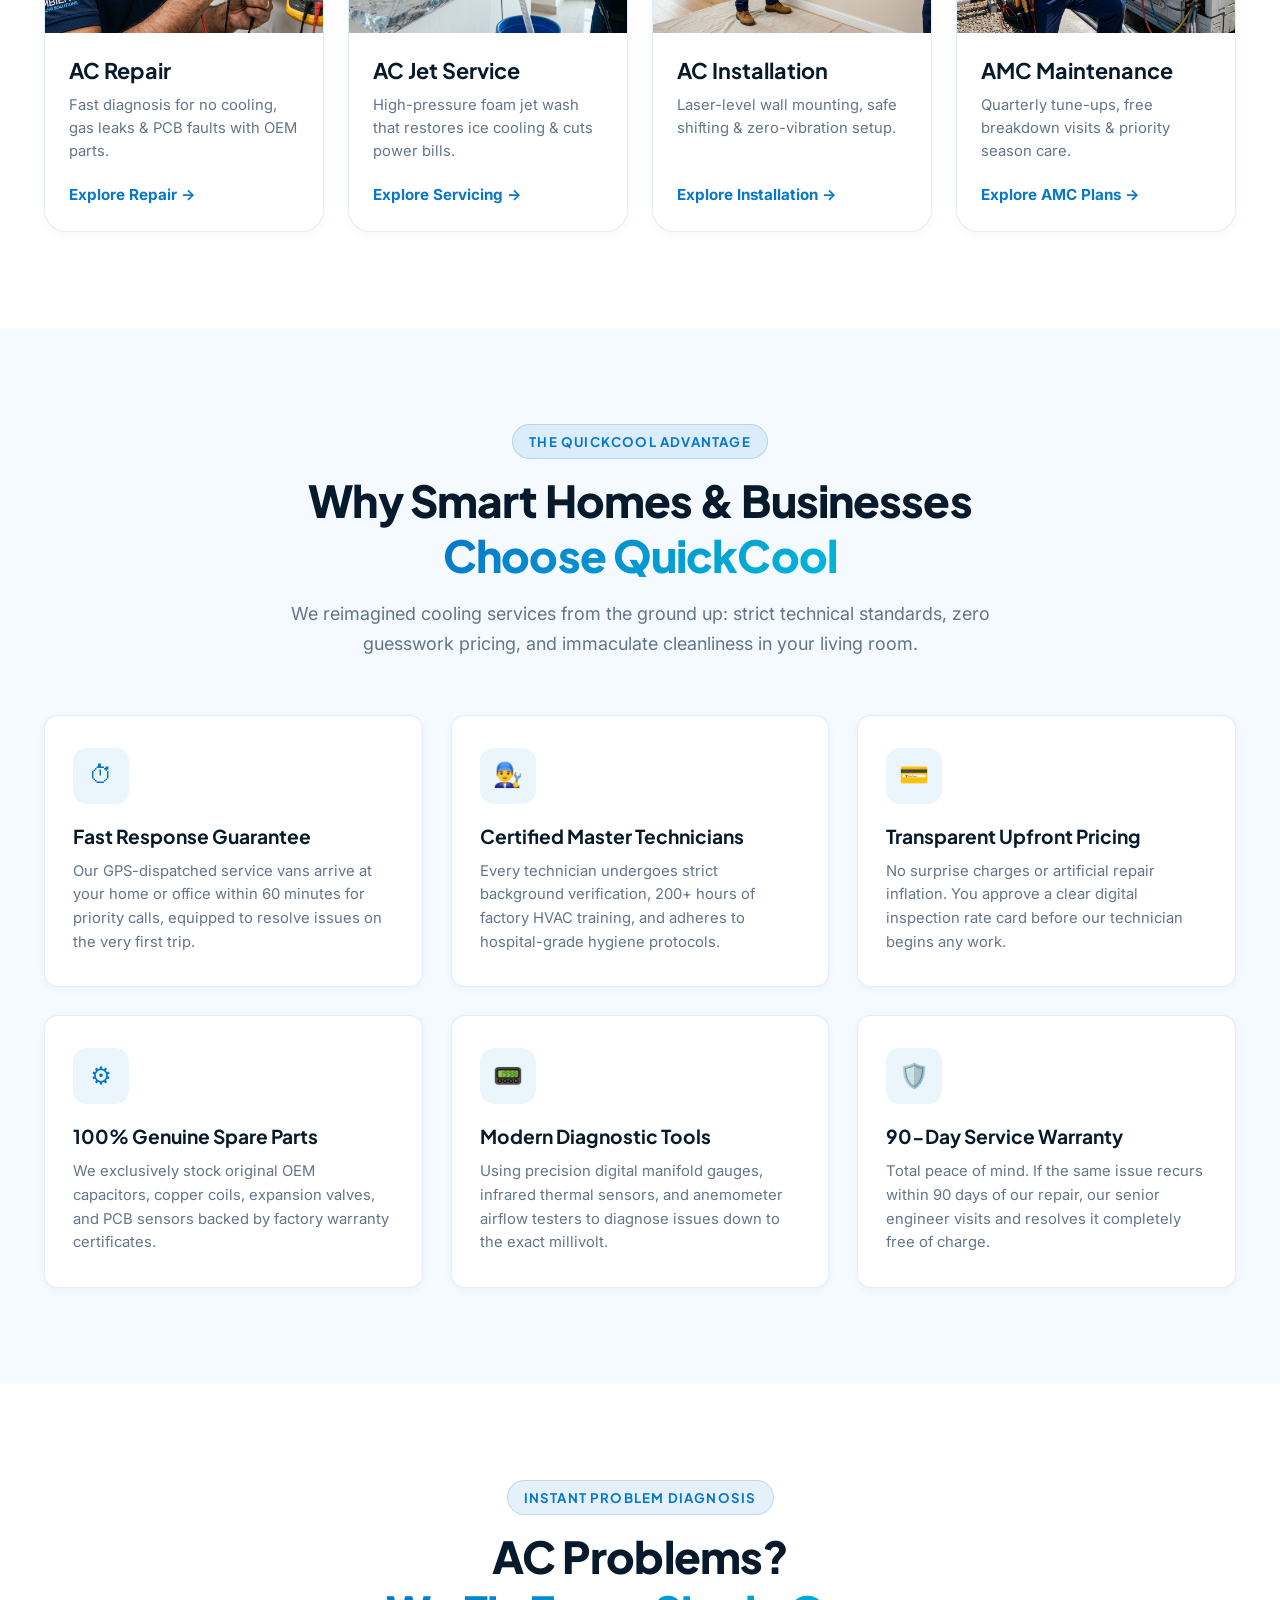
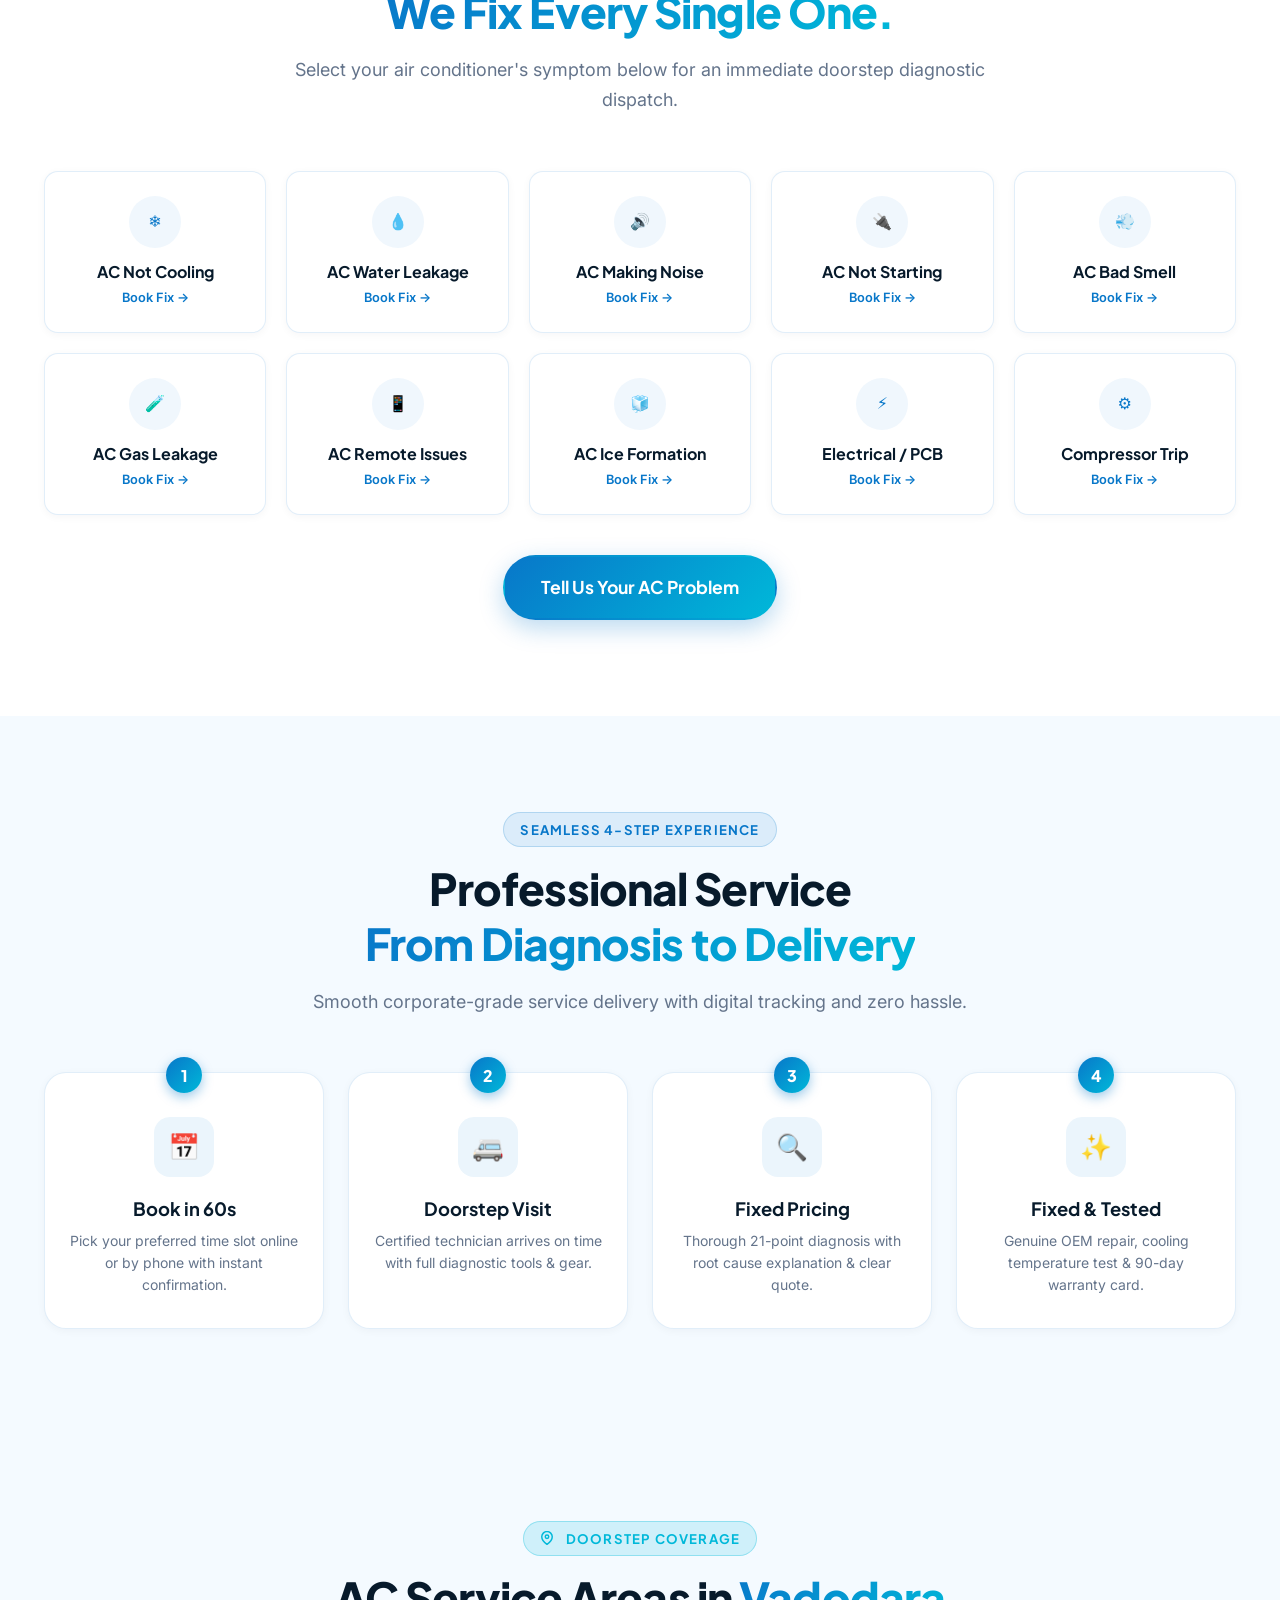
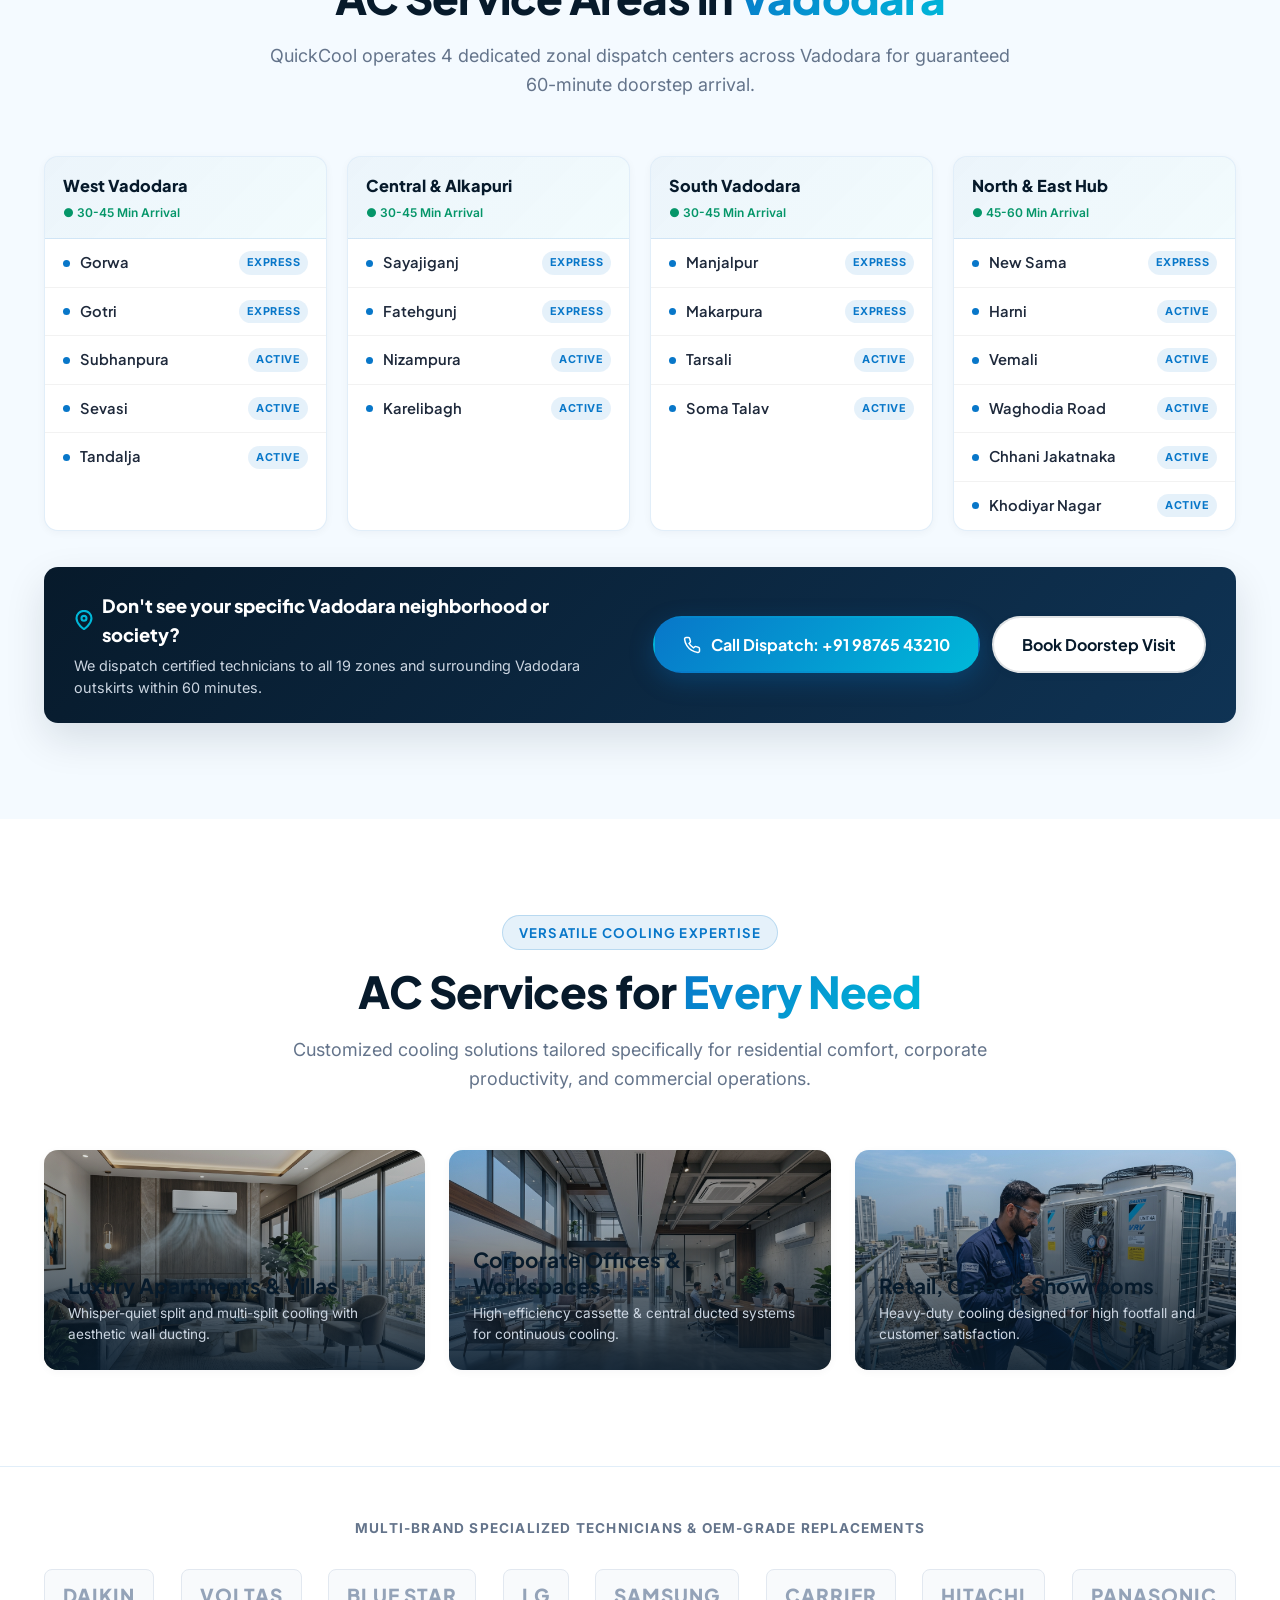
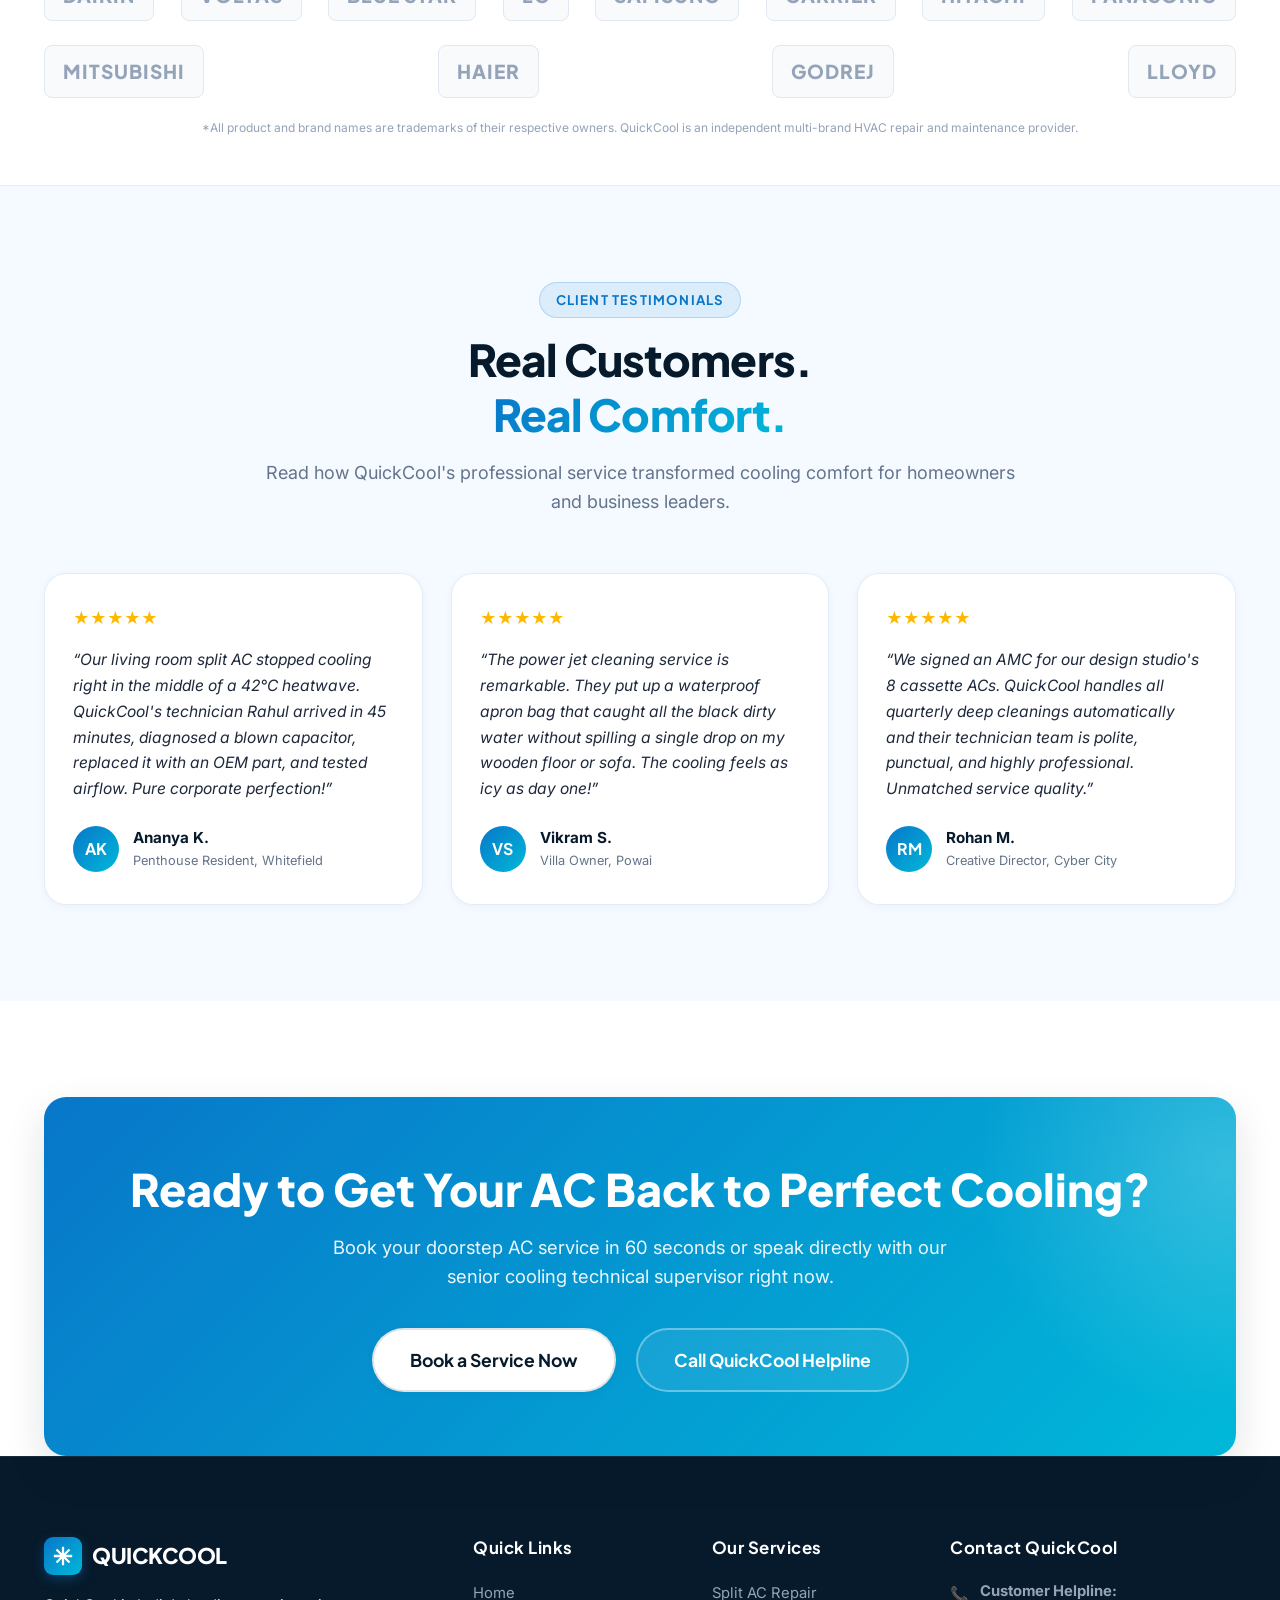
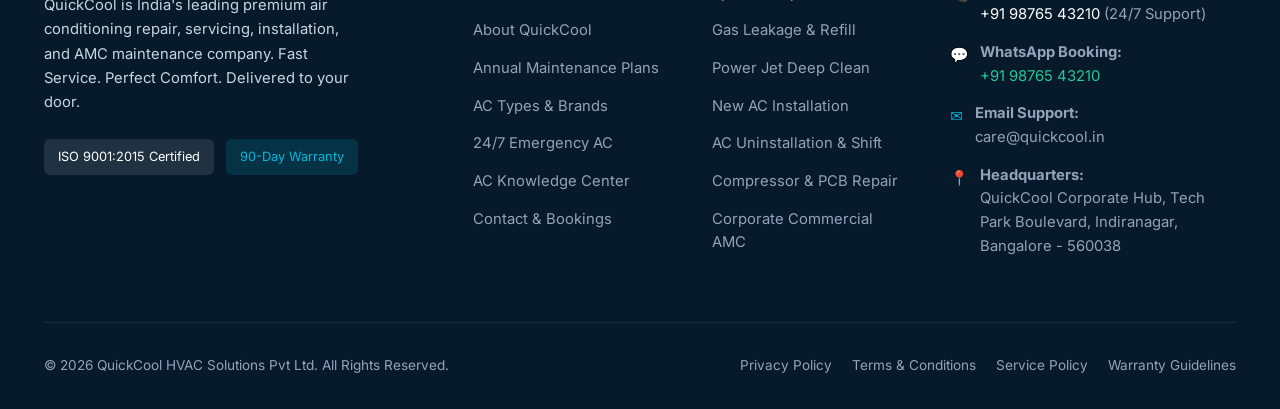
==== commit 84526ef3: "fix: restore mobile CSS cascade, shorten card text, and eliminate mobile overflow" ====
--- a/index.html
+++ b/index.html
@@ -13,126 +13,12 @@
   <link href="https://fonts.googleapis.com/css2?family=Inter:wght@400;500;600;700&family=Plus+Jakarta+Sans:wght@600;700;800&display=swap" rel="stylesheet">
   
   <!-- Main Stylesheet -->
-  <link rel="stylesheet" href="css/style.css?v=4.0">
+  <link rel="stylesheet" href="css/style.css?v=6.0">
   <style>
-    /* Critical fallback for 4-part hero ratings */
-    .hero-ratings-quad {
-      display: grid !important;
-      grid-template-columns: repeat(4, 1fr) !important;
-      gap: 16px !important;
-      margin-top: 28px !important;
-      width: 100% !important;
-    }
-    .rating-quad-card {
-      background: rgba(7, 26, 43, 0.78) !important;
-      border: 1px solid rgba(255, 255, 255, 0.16) !important;
-      border-radius: 14px !important;
-      padding: 16px 14px !important;
-      display: flex !important;
-      align-items: center !important;
-      gap: 13px !important;
-      backdrop-filter: blur(14px) !important;
-      -webkit-backdrop-filter: blur(14px) !important;
-      box-shadow: 0 8px 24px rgba(0, 0, 0, 0.28) !important;
-      transition: all 0.2s cubic-bezier(0.16, 1, 0.3, 1) !important;
-    }
-    .rating-quad-card:hover {
-      transform: translateY(-4px) !important;
-      border-color: #00B8D9 !important;
-      box-shadow: 0 12px 28px rgba(0, 184, 217, 0.25) !important;
-    }
-    .quad-icon-wrap {
-      width: 44px !important;
-      height: 44px !important;
-      border-radius: 12px !important;
-      display: flex !important;
-      align-items: center !important;
-      justify-content: center !important;
-      flex-shrink: 0 !important;
-    }
-    .quad-gold { background: rgba(255, 215, 0, 0.15) !important; color: #FFD700 !important; border: 1px solid rgba(255, 215, 0, 0.32) !important; }
-    .quad-cyan { background: rgba(0, 184, 217, 0.15) !important; color: #00B8D9 !important; border: 1px solid rgba(0, 184, 217, 0.32) !important; }
-    .quad-green { background: rgba(32, 201, 151, 0.15) !important; color: #20C997 !important; border: 1px solid rgba(32, 201, 151, 0.32) !important; }
-    .quad-orange { background: rgba(255, 127, 80, 0.15) !important; color: #FF7F50 !important; border: 1px solid rgba(255, 127, 80, 0.32) !important; }
-    .quad-content { flex: 1 !important; }
-    .quad-value { font-family: 'Plus Jakarta Sans', system-ui, sans-serif !important; font-size: 1.25rem !important; font-weight: 800 !important; color: #FFFFFF !important; line-height: 1.2 !important; }
-    .quad-stars { color: #FFD700 !important; font-size: 0.95rem !important; letter-spacing: 1px !important; }
-    .quad-highlight { color: #00B8D9 !important; }
-    .quad-title { font-family: 'Plus Jakarta Sans', system-ui, sans-serif !important; font-size: 0.78rem !important; font-weight: 700 !important; color: #E2E8F0 !important; text-transform: uppercase !important; letter-spacing: 0.5px !important; margin-top: 2px !important; }
-    .quad-desc { font-size: 0.7rem !important; color: #94A3B8 !important; font-weight: 500 !important; margin-top: 2px !important; }
-
-    /* Critical fallback for 4-zone aligned coverage directory */
-    .vadodara-coverage-section { background-color: #F4FAFF !important; }
-    .vadodara-zones-grid {
-      display: grid !important;
-      grid-template-columns: repeat(4, 1fr) !important;
-      gap: 20px !important;
-      margin-bottom: 36px !important;
-    }
-    .zone-column-card {
-      background: #FFFFFF !important;
-      border: 1.5px solid rgba(8, 119, 201, 0.12) !important;
-      border-radius: 14px !important;
-      box-shadow: 0 4px 14px rgba(7, 26, 43, 0.05) !important;
-      overflow: hidden !important;
-      transition: all 0.2s cubic-bezier(0.16, 1, 0.3, 1) !important;
-    }
-    .zone-column-card:hover {
-      transform: translateY(-4px) !important;
-      border-color: #00B8D9 !important;
-      box-shadow: 0 8px 24px rgba(7, 26, 43, 0.08) !important;
-    }
-    .zone-card-header {
-      background: linear-gradient(135deg, rgba(8, 119, 201, 0.08) 0%, rgba(0, 184, 217, 0.05) 100%) !important;
-      border-bottom: 1px solid rgba(8, 119, 201, 0.12) !important;
-      padding: 16px 18px !important;
-      display: flex !important;
-      flex-direction: column !important;
-      gap: 4px !important;
-    }
-    .zone-badge { font-family: 'Plus Jakarta Sans', system-ui, sans-serif !important; font-size: 1.02rem !important; font-weight: 800 !important; color: #071A2B !important; }
-    .zone-dispatch-time { font-size: 0.75rem !important; font-weight: 600 !important; color: #059669 !important; }
-    .zone-locations-list { list-style: none !important; padding: 0 !important; margin: 0 !important; }
-    .zone-location-item {
-      display: flex !important;
-      align-items: center !important;
-      justify-content: space-between !important;
-      padding: 12px 18px !important;
-      border-bottom: 1px solid rgba(0, 0, 0, 0.05) !important;
-      transition: background 0.2s ease !important;
-    }
-    .zone-location-item:last-child { border-bottom: none !important; }
-    .zone-location-item:hover { background: #EBF5FC !important; }
-    .zone-loc-bullet { width: 7px !important; height: 7px !important; border-radius: 50% !important; background: #0877C9 !important; margin-right: 10px !important; flex-shrink: 0 !important; }
-    .zone-loc-name { font-family: 'Plus Jakarta Sans', system-ui, sans-serif !important; font-size: 0.92rem !important; font-weight: 600 !important; color: #1E293B !important; flex: 1 !important; }
-    .zone-loc-tag { font-size: 0.68rem !important; font-weight: 700 !important; text-transform: uppercase !important; letter-spacing: 0.5px !important; padding: 3px 8px !important; border-radius: 9999px !important; background: rgba(8, 119, 201, 0.1) !important; color: #0877C9 !important; }
-    .zone-hotline-card {
-      background: linear-gradient(135deg, #071A2B 0%, #0F3354 100%) !important;
-      border-radius: 14px !important;
-      padding: 24px 30px !important;
-      display: flex !important;
-      align-items: center !important;
-      justify-content: space-between !important;
-      gap: 24px !important;
-      color: #FFFFFF !important;
-      box-shadow: 0 16px 40px rgba(7, 26, 43, 0.12) !important;
-      flex-wrap: wrap !important;
-    }
-    .hotline-card-info { flex: 1 !important; min-width: 280px !important; }
-    .hotline-title { font-family: 'Plus Jakarta Sans', system-ui, sans-serif !important; font-size: 1.15rem !important; font-weight: 800 !important; margin-bottom: 6px !important; display: flex !important; align-items: center !important; gap: 8px !important; color: #FFFFFF !important; }
-    .hotline-subtitle { font-size: 0.9rem !important; color: #CBD5E1 !important; margin: 0 !important; line-height: 1.5 !important; }
-    .hotline-card-actions { display: flex !important; align-items: center !important; gap: 12px !important; flex-wrap: wrap !important; }
-
-    @media (max-width: 900px) {
-      .hero-ratings-quad { grid-template-columns: repeat(2, 1fr) !important; gap: 10px !important; }
-      .vadodara-zones-grid { grid-template-columns: repeat(2, 1fr) !important; gap: 14px !important; }
-      .zone-hotline-card { flex-direction: column !important; align-items: flex-start !important; padding: 20px 18px !important; }
-      .hotline-card-actions { width: 100% !important; }
-      .hotline-card-actions .btn { width: 100% !important; justify-content: center !important; }
-    }
-    @media (max-width: 540px) {
-      .hero-ratings-quad { grid-template-columns: 1fr !important; }
-      .vadodara-zones-grid { grid-template-columns: 1fr !important; }
+    /* Viewport Safety: Prevent any mobile horizontal overflow */
+    html, body {
+      overflow-x: hidden !important;
+      max-width: 100vw !important;
     }
   </style>
 
@@ -390,8 +276,8 @@
             </div>
             <div class="quad-content">
               <div class="quad-value">4.8 <span class="quad-stars">&#9733;&#9733;&#9733;&#9733;&#9733;</span></div>
-              <div class="quad-title">Google Verified</div>
-              <div class="quad-desc">450+ 5-Star Reviews in Vadodara</div>
+              <div class="quad-title">Google Rating</div>
+              <div class="quad-desc">450+ Vadodara Reviews</div>
             </div>
           </div>
 
@@ -406,7 +292,7 @@
             <div class="quad-content">
               <div class="quad-value">Since <span class="quad-highlight">2018</span></div>
               <div class="quad-title">Years in Business</div>
-              <div class="quad-desc">Vadodara's Trusted HVAC Leader</div>
+              <div class="quad-desc">Vadodara HVAC Leader</div>
             </div>
           </div>
 
@@ -423,7 +309,7 @@
             <div class="quad-content">
               <div class="quad-value">500<span class="quad-highlight">+</span></div>
               <div class="quad-title">Happy Clients</div>
-              <div class="quad-desc">Homes &amp; Commercial Spaces</div>
+              <div class="quad-desc">Homes &amp; Offices</div>
             </div>
           </div>
 
@@ -523,7 +409,7 @@
       <div class="section-header">
         <span class="badge-tag">Comprehensive HVAC Services</span>
         <h2 class="section-title">Complete AC Solutions.<br><span class="gradient-text">One Trusted Team.</span></h2>
-        <p class="section-desc">From emergency split AC cooling failure to complex VRV/VRF central HVAC maintenance, QuickCool engineers handle every cooling challenge with precision.</p>
+        <p class="section-desc">From emergency cooling breakdown to routine deep cleaning and precision installations across Vadodara.</p>
       </div>
 
       <div class="services-grid-4">
@@ -531,12 +417,12 @@
         <div class="service-card">
           <div class="service-card-img-wrap">
             <img src="images/repair_hero.jpg" alt="AC Repair and PCB Diagnosis by QuickCool" class="service-card-img">
-            <span class="service-badge">60-Min Urgent Fix</span>
+            <span class="service-badge">60-Min Fix</span>
           </div>
           <div class="service-card-body">
             <h3 class="service-card-title">AC Repair</h3>
-            <p class="service-card-desc">Accurate fault finding for no-cooling, electrical PCB failures, loud compressors, gas leaks, and sensor defects with genuine parts.</p>
-            <a href="ac-repair.html" class="service-card-link">Explore AC Repair →</a>
+            <p class="service-card-desc">Fast diagnosis for no cooling, gas leaks &amp; PCB faults with OEM parts.</p>
+            <a href="ac-repair.html" class="service-card-link">Explore Repair &rarr;</a>
           </div>
         </div>
 
@@ -544,12 +430,12 @@
         <div class="service-card">
           <div class="service-card-img-wrap">
             <img src="images/hero_slide_4.jpg" alt="AC Deep Jet Cleaning with Foam Wash" class="service-card-img">
-            <span class="service-badge">2X Deep Foam Jet Wash</span>
+            <span class="service-badge">2X Foam Wash</span>
           </div>
           <div class="service-card-body">
-            <h3 class="service-card-title">AC Service & Jet Clean</h3>
-            <p class="service-card-desc">High-pressure indoor and outdoor jet cleaning with waterproof protection kits. Boosts cooling by 40% and cuts power consumption.</p>
-            <a href="ac-service.html" class="service-card-link">Explore AC Servicing →</a>
+            <h3 class="service-card-title">AC Jet Service</h3>
+            <p class="service-card-desc">High-pressure foam jet wash that restores ice cooling &amp; cuts power bills.</p>
+            <a href="ac-service.html" class="service-card-link">Explore Servicing &rarr;</a>
           </div>
         </div>
 
@@ -557,12 +443,12 @@
         <div class="service-card">
           <div class="service-card-img-wrap">
             <img src="images/installation_hero.jpg" alt="Precision AC Wall Mounting & Installation" class="service-card-img">
-            <span class="service-badge">Laser Aligned Mounting</span>
+            <span class="service-badge">Laser Fit</span>
           </div>
           <div class="service-card-body">
             <h3 class="service-card-title">AC Installation</h3>
-            <p class="service-card-desc">Safe relocation, uninstallation, core drilling, vacuum purging, and zero-vibration wall mounting for split, inverter, and window units.</p>
-            <a href="installation.html" class="service-card-link">Explore Installation →</a>
+            <p class="service-card-desc">Laser-level wall mounting, safe shifting &amp; zero-vibration setup.</p>
+            <a href="installation.html" class="service-card-link">Explore Installation &rarr;</a>
           </div>
         </div>
 
@@ -570,12 +456,12 @@
         <div class="service-card">
           <div class="service-card-img-wrap">
             <img src="images/amc_hero.jpg" alt="Annual Maintenance Contract Inspection" class="service-card-img">
-            <span class="service-badge">Residential & Corporate AMC</span>
+            <span class="service-badge">Year-Round</span>
           </div>
           <div class="service-card-body">
             <h3 class="service-card-title">AMC Maintenance</h3>
-            <p class="service-card-desc">Year-round cooling assurance with scheduled quarterly deep services, unlimited breakdown visits, and free refrigerant checks.</p>
-            <a href="amc.html" class="service-card-link">Explore AMC Plans →</a>
+            <p class="service-card-desc">Quarterly tune-ups, free breakdown visits &amp; priority season care.</p>
+            <a href="amc.html" class="service-card-link">Explore AMC Plans &rarr;</a>
           </div>
         </div>
       </div>
@@ -714,36 +600,36 @@
       <div class="section-header">
         <span class="badge-tag">Seamless 4-Step Experience</span>
         <h2 class="section-title">Professional Service<br><span class="gradient-text">From Diagnosis to Delivery</span></h2>
-        <p class="section-desc">Experience smooth corporate-grade service delivery with digital tracking and zero hassle.</p>
+        <p class="section-desc">Smooth corporate-grade service delivery with digital tracking and zero hassle.</p>
       </div>
 
       <div class="process-grid">
         <div class="process-card">
           <div class="process-step-num">1</div>
-          <div class="process-icon">📅</div>
-          <h3 class="process-title">Book Your Service</h3>
-          <p class="process-desc">Schedule online or via phone in under 60 seconds. Choose your preferred time slot and receive instant technician dispatch confirmation.</p>
+          <div class="process-icon">&#128197;</div>
+          <h3 class="process-title">Book in 60s</h3>
+          <p class="process-desc">Pick your preferred time slot online or by phone with instant confirmation.</p>
         </div>
 
         <div class="process-card">
           <div class="process-step-num">2</div>
-          <div class="process-icon">🚐</div>
-          <h3 class="process-title">Technician Visits</h3>
-          <p class="process-desc">Our certified engineer arrives on time in a branded QuickCool uniform with complete diagnostic tooling and protective shoe covers.</p>
+          <div class="process-icon">&#128656;</div>
+          <h3 class="process-title">Doorstep Visit</h3>
+          <p class="process-desc">Certified technician arrives on time with full diagnostic tools &amp; gear.</p>
         </div>
 
         <div class="process-card">
           <div class="process-step-num">3</div>
-          <div class="process-icon">🔍</div>
-          <h3 class="process-title">Problem Diagnosis</h3>
-          <p class="process-desc">We conduct an exhaustive 21-point physical and electrical inspection, explain the root cause, and share a fixed price quote before starting.</p>
+          <div class="process-icon">&#128269;</div>
+          <h3 class="process-title">Fixed Pricing</h3>
+          <p class="process-desc">Thorough 21-point diagnosis with root cause explanation &amp; clear quote.</p>
         </div>
 
         <div class="process-card">
           <div class="process-step-num">4</div>
-          <div class="process-icon">✨</div>
-          <h3 class="process-title">Repair & Testing</h3>
-          <p class="process-desc">Issue resolved using OEM components. We test airflow temperature, clean up thoroughly, and issue a digital 90-day warranty card.</p>
+          <div class="process-icon">&#10024;</div>
+          <h3 class="process-title">Fixed &amp; Tested</h3>
+          <p class="process-desc">Genuine OEM repair, cooling temperature test &amp; 90-day warranty card.</p>
         </div>
       </div>
     </div>
@@ -1293,6 +1179,6 @@
   </div>
 
   <!-- Master JavaScript -->
-  <script src="js/main.js?v=4.0"></script>
+  <script src="js/main.js?v=5.0"></script>
 </body>
 </html>
--- a/css/style.css
+++ b/css/style.css
@@ -2760,6 +2760,75 @@
     margin-bottom: 22px;
   }
 
+  /* Complete AC Solutions Mobile Optimization */
+  .services-grid-4 {
+    grid-template-columns: 1fr !important;
+    gap: 16px !important;
+    max-width: 500px !important;
+    margin: 0 auto !important;
+  }
+  .service-card {
+    border-radius: var(--radius-md) !important;
+  }
+  .service-card-img-wrap {
+    height: 155px !important;
+  }
+  .service-badge {
+    top: 10px !important;
+    left: 10px !important;
+    font-size: 0.7rem !important;
+    padding: 3px 10px !important;
+  }
+  .service-card-body {
+    padding: 14px 16px 16px !important;
+  }
+  .service-card-title {
+    font-size: 1.15rem !important;
+    margin-bottom: 5px !important;
+  }
+  .service-card-desc {
+    font-size: 0.84rem !important;
+    line-height: 1.45 !important;
+    margin-bottom: 12px !important;
+  }
+  .service-card-link {
+    font-size: 0.88rem !important;
+    gap: 6px !important;
+  }
+
+  /* Seamless 4-Step Process Mobile Optimization */
+  .process-grid {
+    grid-template-columns: repeat(2, 1fr) !important;
+    gap: 18px 12px !important;
+  }
+  .process-card {
+    padding: 18px 12px 14px !important;
+    border-radius: var(--radius-md) !important;
+  }
+  .process-step-num {
+    top: -12px !important;
+    width: 26px !important;
+    height: 26px !important;
+    font-size: 0.78rem !important;
+  }
+  .process-icon {
+    width: 44px !important;
+    height: 44px !important;
+    border-radius: 12px !important;
+    font-size: 1.3rem !important;
+    margin: 0 auto 10px !important;
+  }
+  .process-title {
+    font-size: 0.95rem !important;
+    margin-bottom: 5px !important;
+    line-height: 1.25 !important;
+  }
+  .process-desc {
+    font-size: 0.76rem !important;
+    line-height: 1.38 !important;
+    color: var(--text-muted) !important;
+  }
+
   .benefits-grid, .testimonials-grid, .sectors-grid {
     grid-template-columns: 1fr;
   }
@@ -2896,6 +2965,59 @@
   }
   .hero-subtitle {
     font-size: 0.9rem;
+  }
+
+  /* Compact Service Cards on Phones */
+  .services-grid-4 {
+    gap: 14px !important;
+  }
+  .service-card-img-wrap {
+    height: 135px !important;
+  }
+  .service-card-body {
+    padding: 12px 14px 14px !important;
+  }
+  .service-card-title {
+    font-size: 1.05rem !important;
+    margin-bottom: 4px !important;
+  }
+  .service-card-desc {
+    font-size: 0.8rem !important;
+    line-height: 1.4 !important;
+    margin-bottom: 10px !important;
+  }
+  .service-badge {
+    font-size: 0.65rem !important;
+    padding: 2.5px 8px !important;
+  }
+
+  /* Compact 2x2 Process Timeline Cards on Phones */
+  .process-grid {
+    gap: 16px 8px !important;
+  }
+  .process-card {
+    padding: 16px 8px 12px !important;
+  }
+  .process-icon {
+    width: 38px !important;
+    height: 38px !important;
+    font-size: 1.15rem !important;
+    margin: 0 auto 8px !important;
+    border-radius: 10px !important;
+  }
+  .process-step-num {
+    top: -10px !important;
+    width: 22px !important;
+    height: 22px !important;
+    font-size: 0.72rem !important;
+  }
+  .process-title {
+    font-size: 0.88rem !important;
+    margin-bottom: 4px !important;
+  }
+  .process-desc {
+    font-size: 0.72rem !important;
+    line-height: 1.32 !important;
   }
   .problems-grid {
     grid-template-columns: 1fr;
